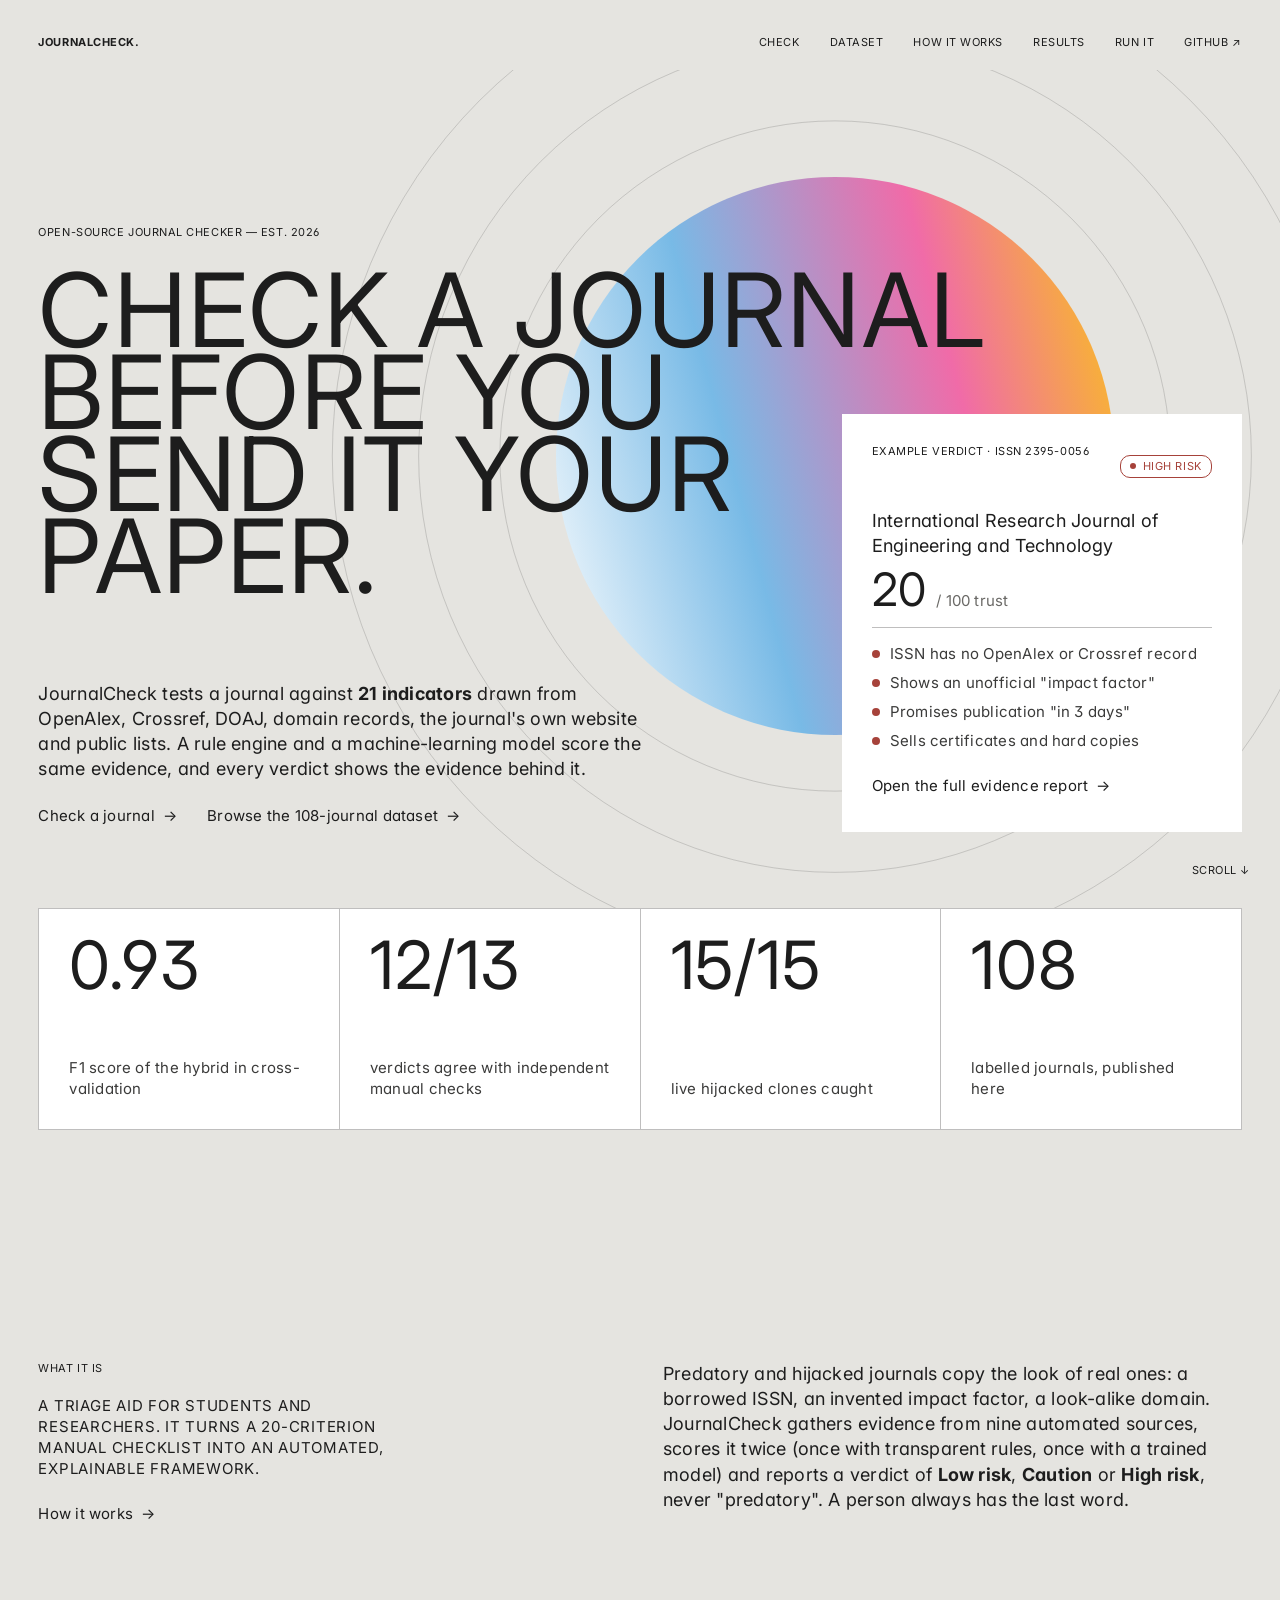
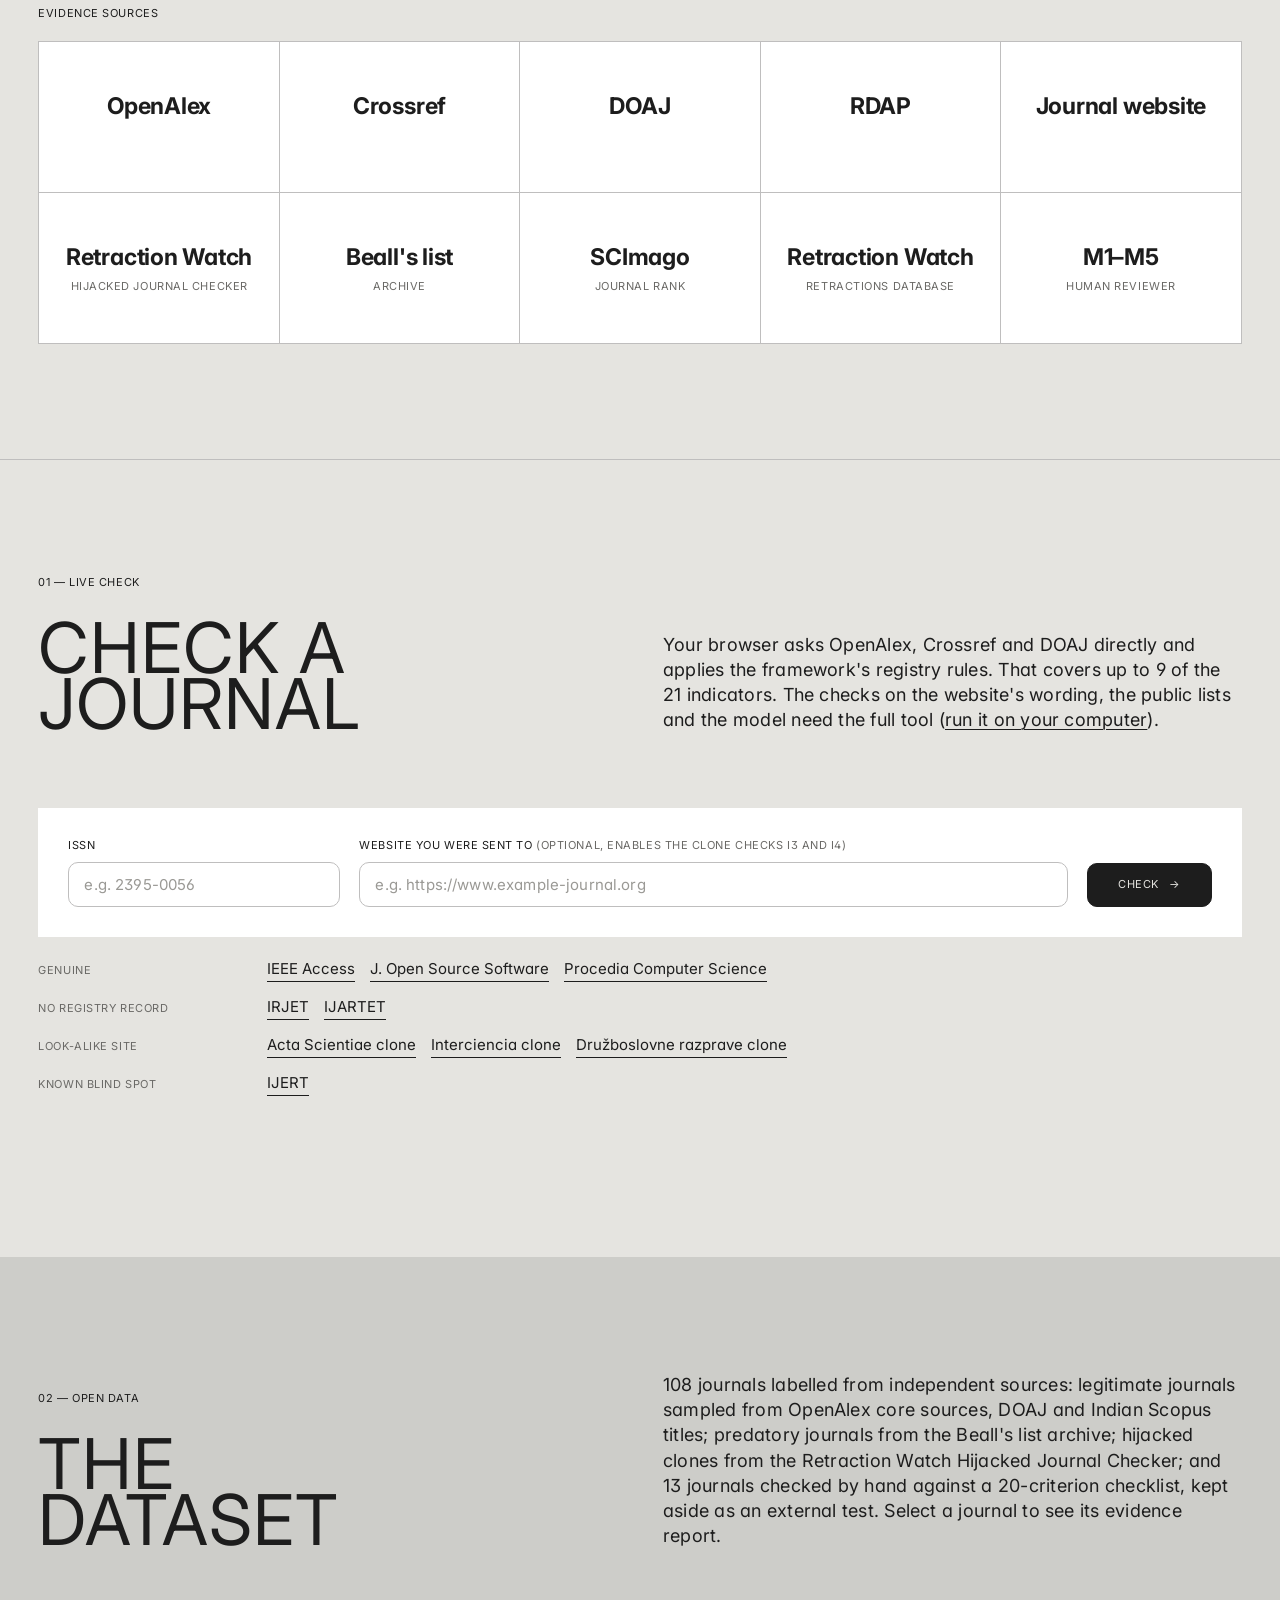
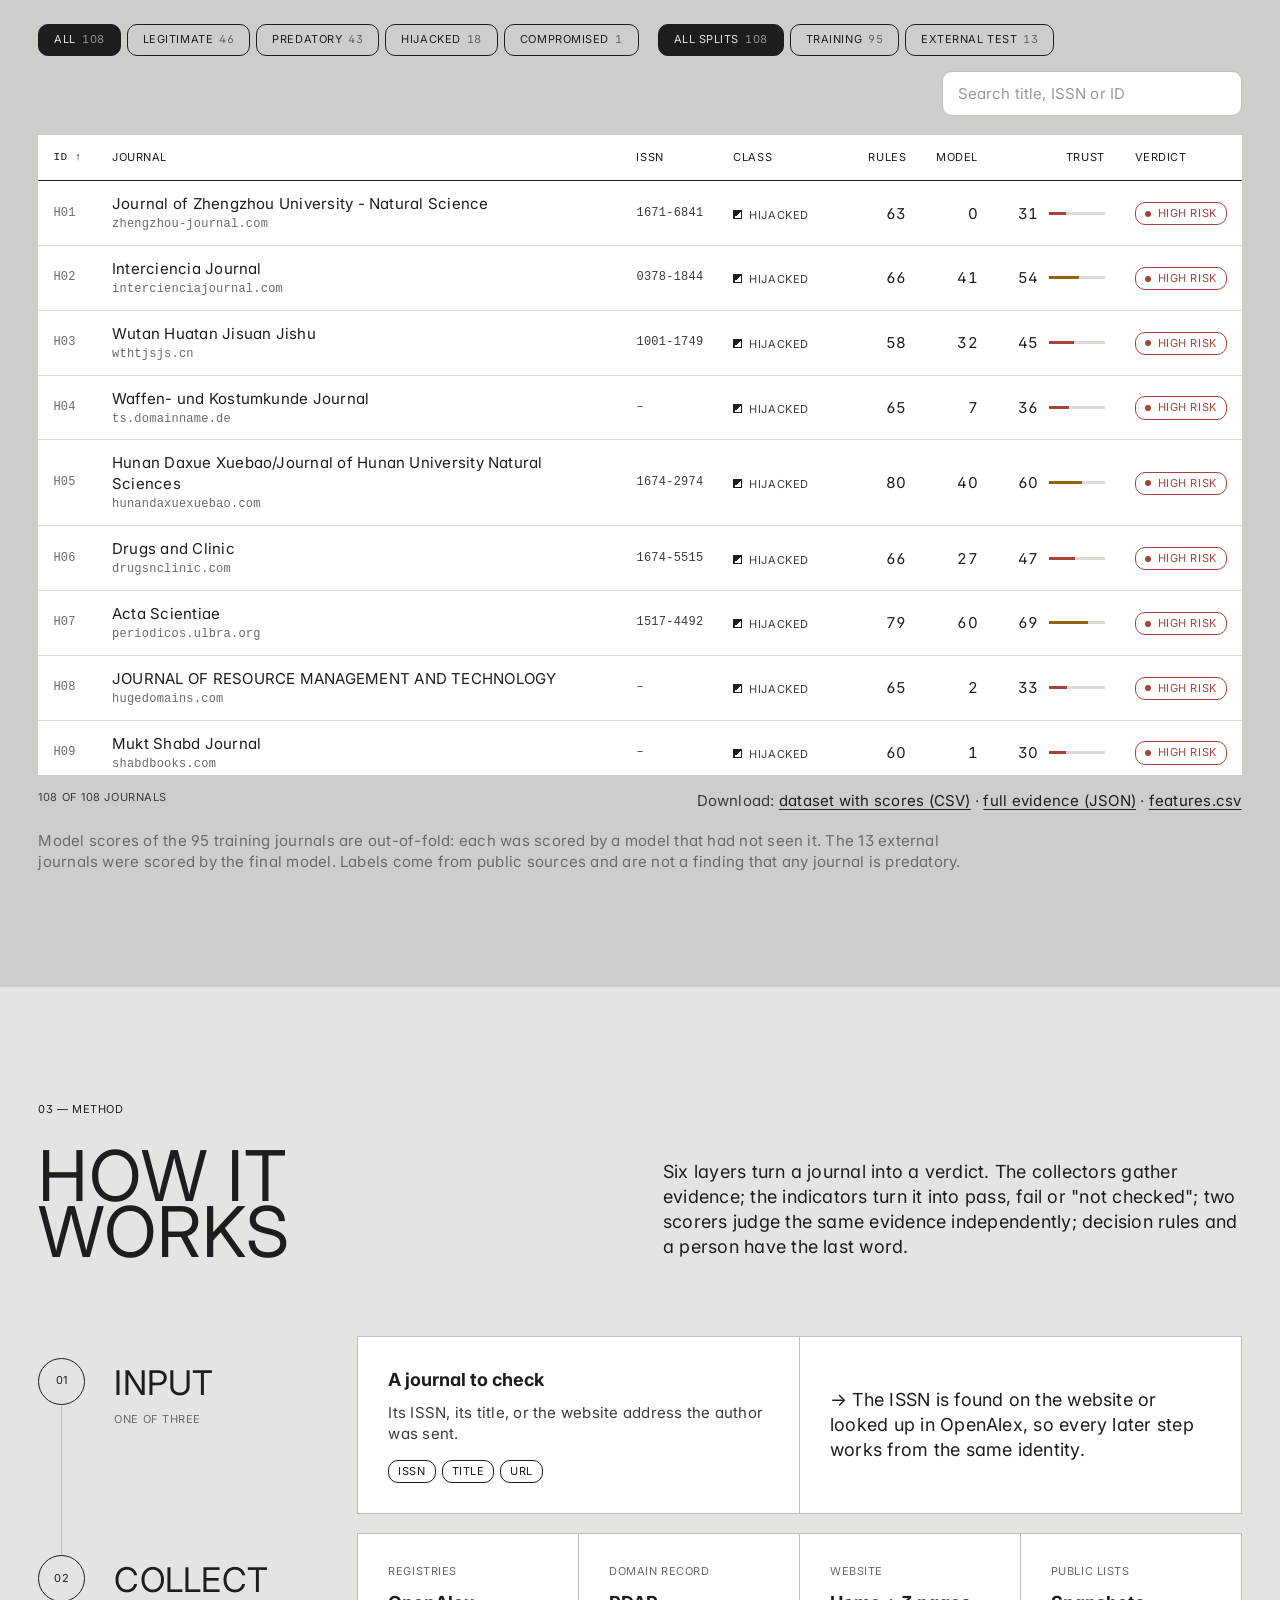
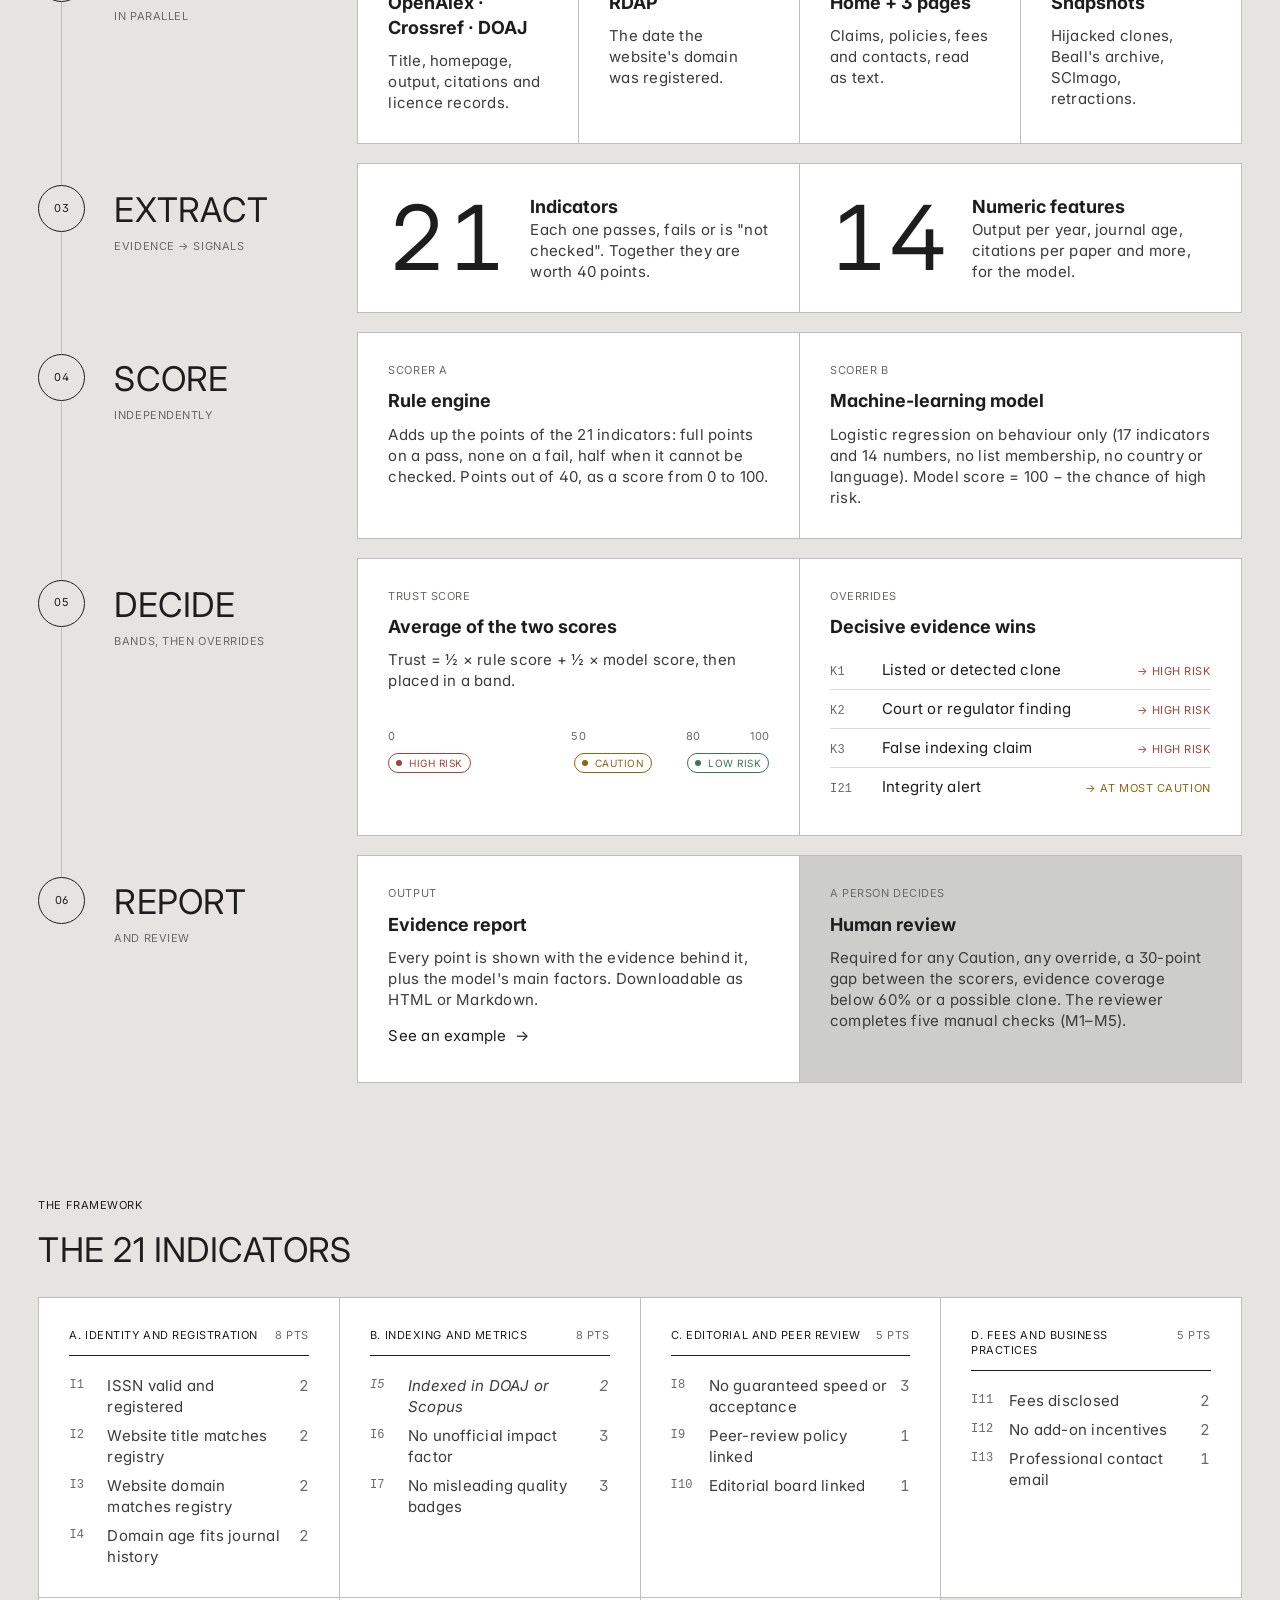
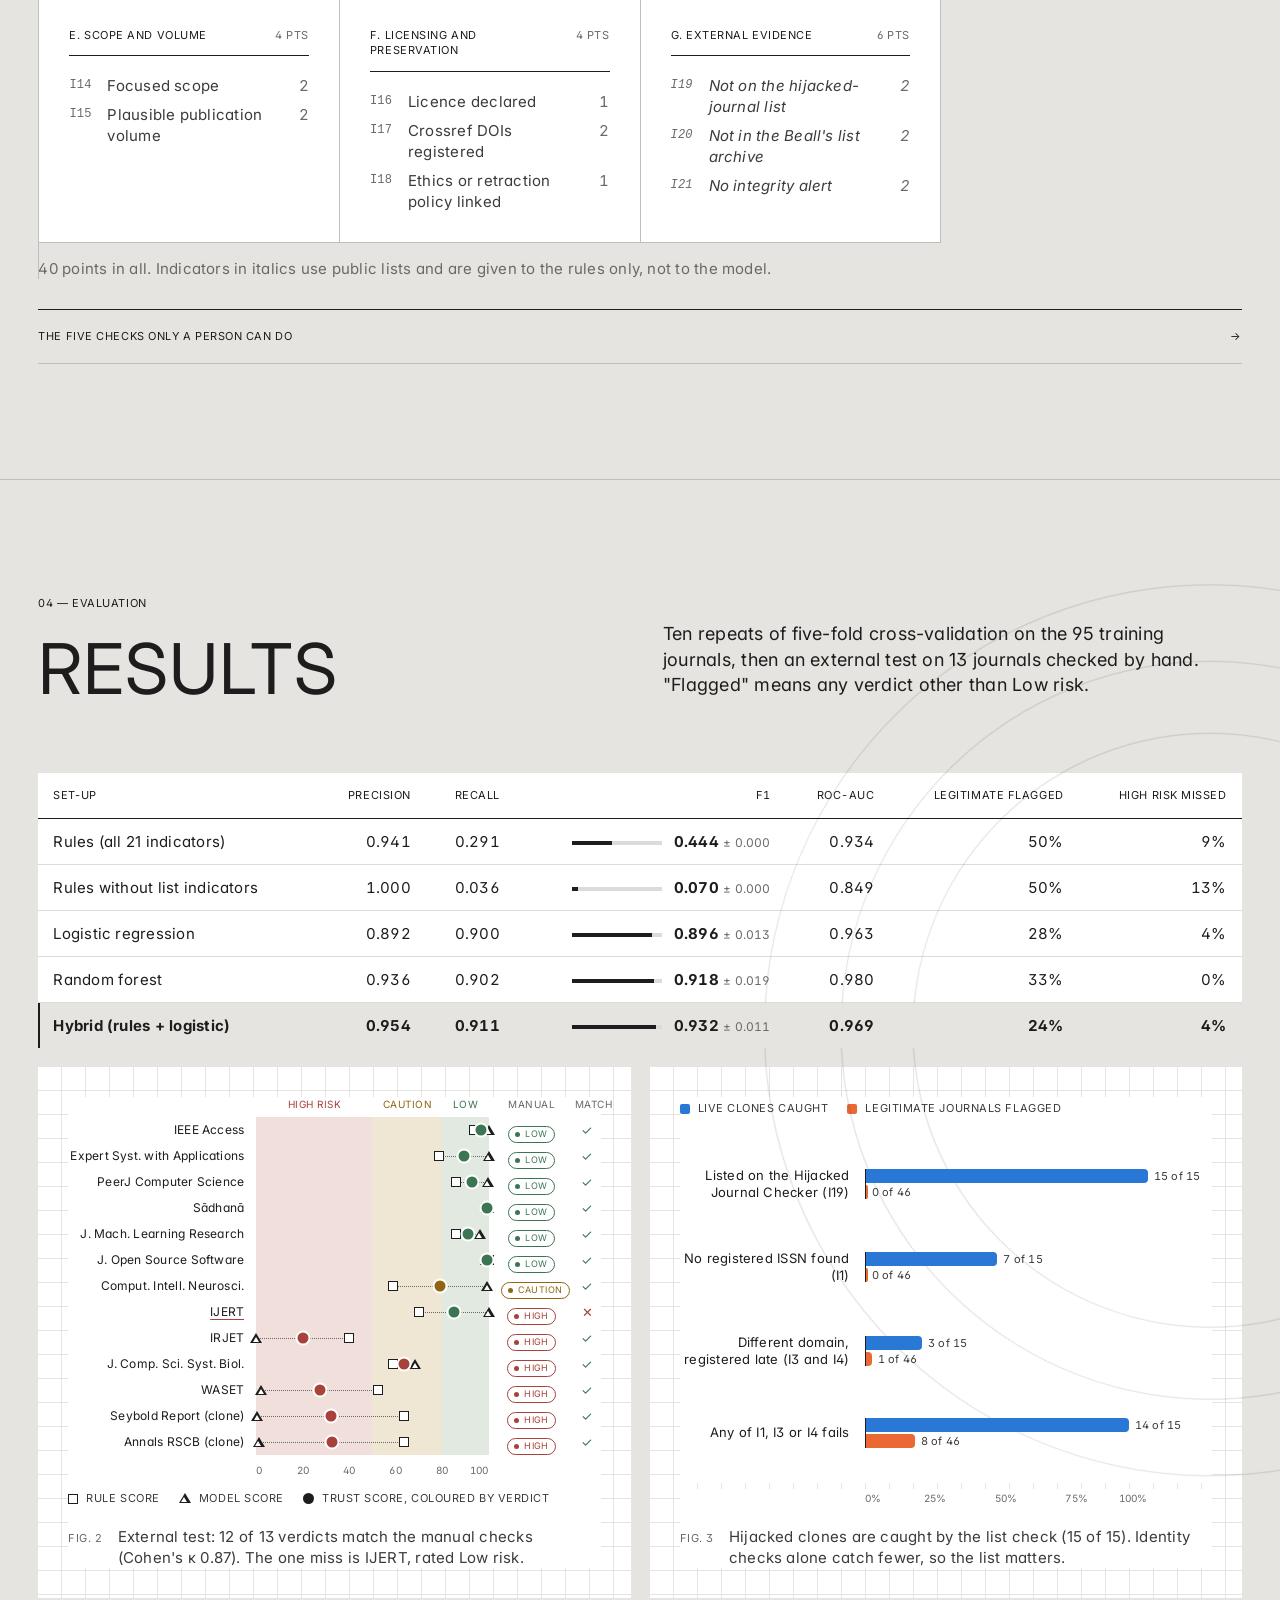
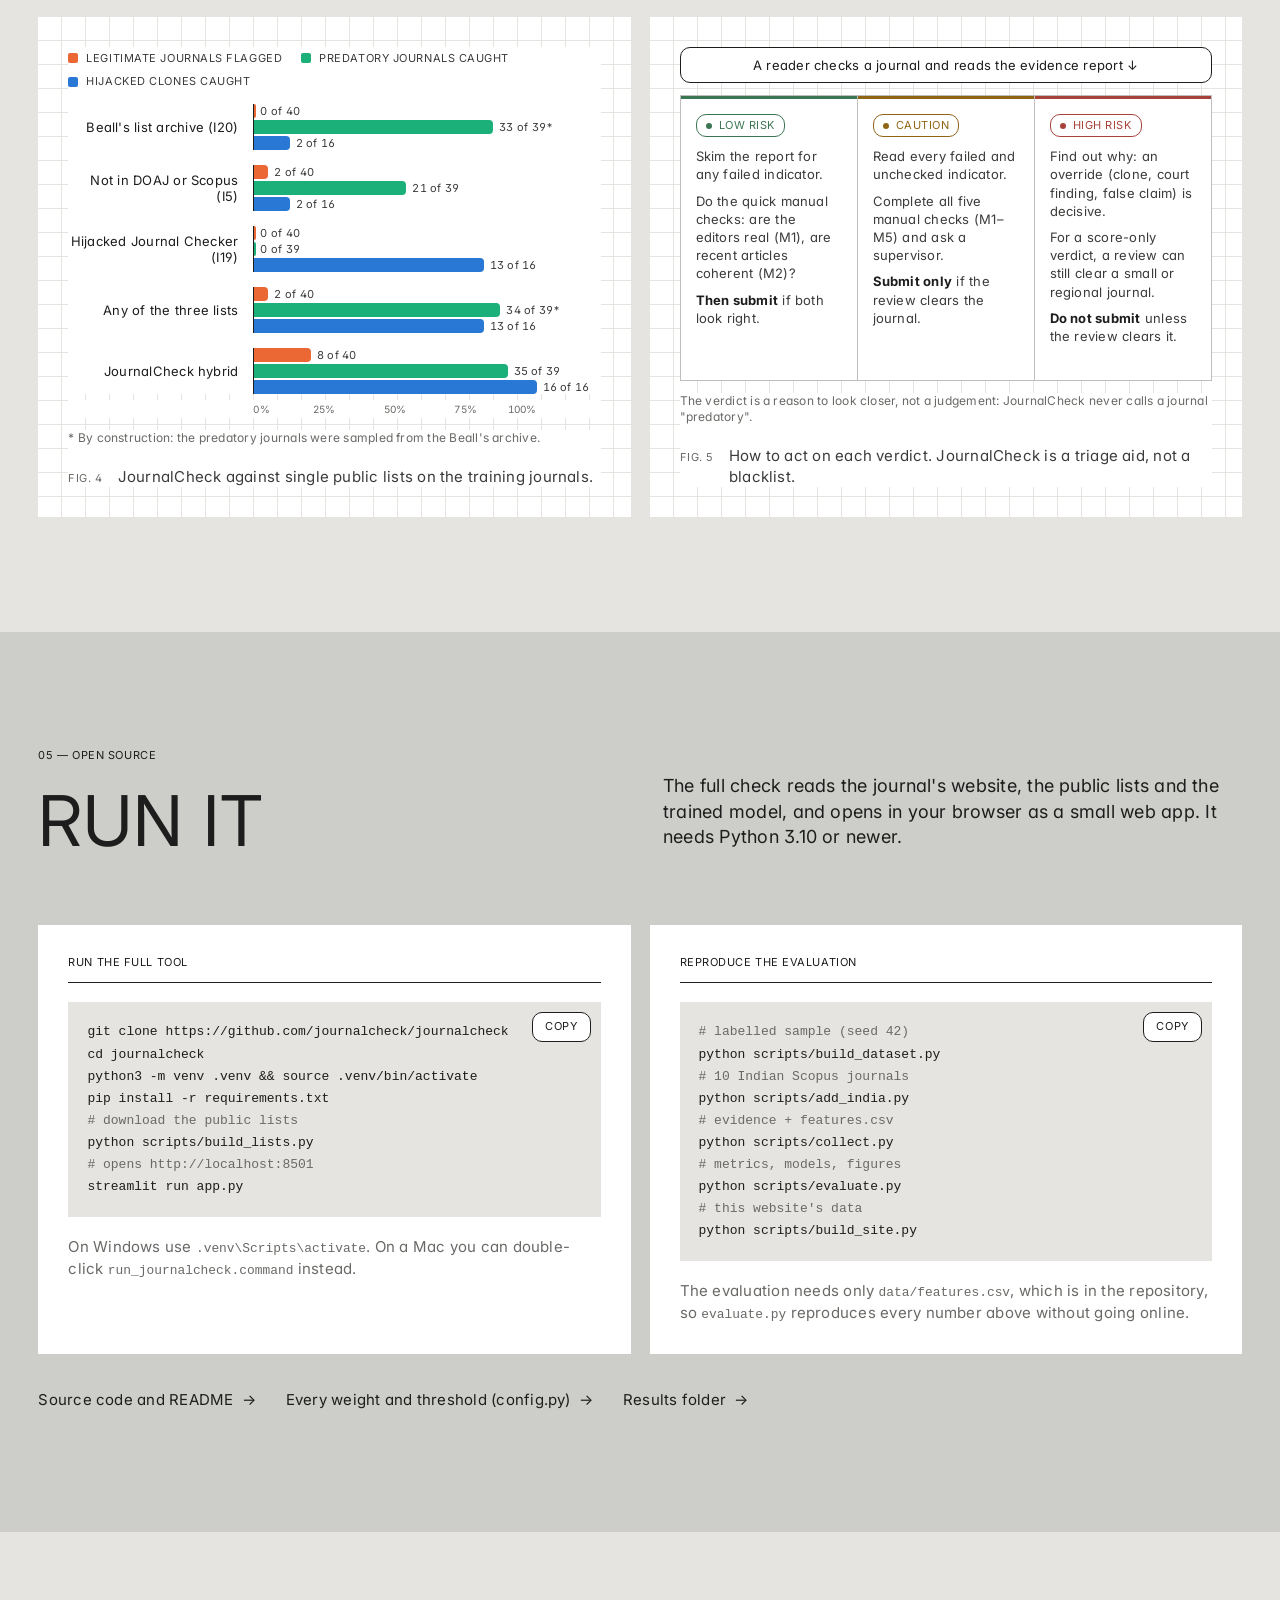
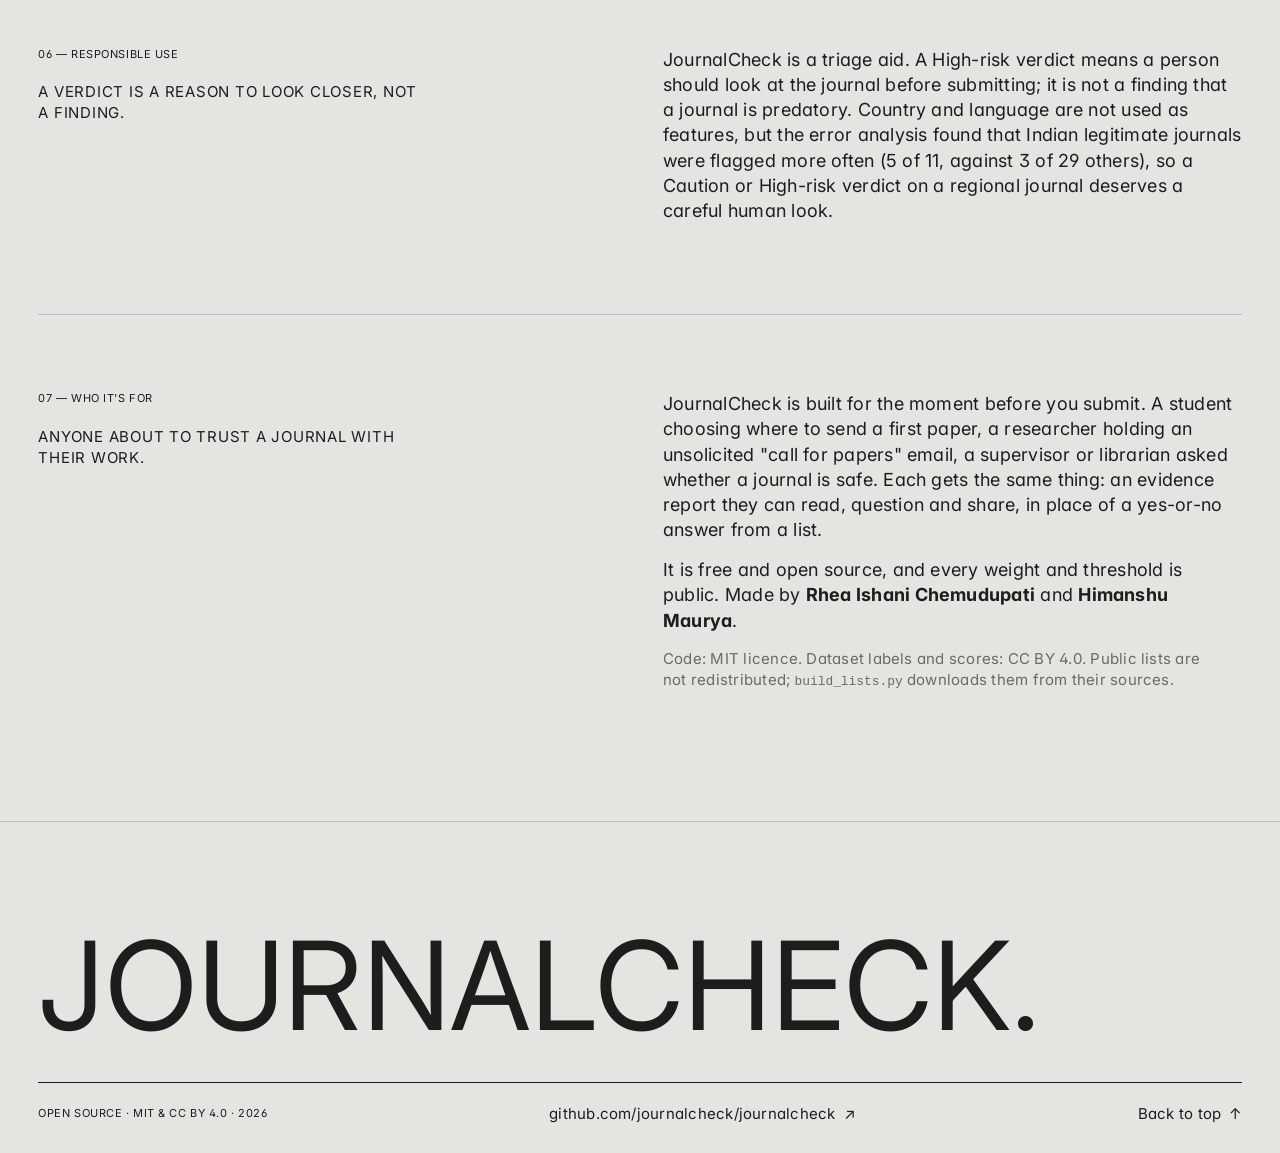
==== index.html @ a8e5c4f6 "Results: equal-height figure boxes, shorter charts spread to fill" ====
<!doctype html>
<html lang="en">
<head>
<meta charset="utf-8">
<meta name="viewport" content="width=device-width, initial-scale=1">
<title>JournalCheck: predatory and hijacked journal checker</title>
<meta name="description" content="JournalCheck checks a journal against 21 indicators from OpenAlex, Crossref, DOAJ, domain records, its website and public lists, then gives an explained verdict: Low risk, Caution or High risk. Includes a labelled dataset of 108 journals.">
<meta name="color-scheme" content="light">
<meta name="theme-color" content="#e5e4e0">
<link rel="preconnect" href="https://fonts.googleapis.com">
<link rel="preconnect" href="https://fonts.gstatic.com" crossorigin>
<link href="https://fonts.googleapis.com/css2?family=Inter:wght@400;500;700&display=swap" rel="stylesheet">
<link rel="stylesheet" href="assets/style.css?v=20261104c">
<script>
  /* enable scroll motion only when the reader allows it; fall back to static if motion.js fails */
  if (!matchMedia("(prefers-reduced-motion: reduce)").matches && "IntersectionObserver" in window) {
    document.documentElement.classList.add("motion");
    setTimeout(function () { if (!window.__motionReady) document.documentElement.classList.remove("motion"); }, 2500);
  }
</script>
<link rel="icon" href="data:image/svg+xml,%3Csvg xmlns='http://www.w3.org/2000/svg' viewBox='0 0 32 32'%3E%3Crect width='32' height='32' fill='%23e5e4e0'/%3E%3Ccircle cx='16' cy='16' r='11' fill='none' stroke='%231d1d1d' stroke-width='2'/%3E%3Cpath d='M11 16.5l3.5 3.5L21.5 12' stroke='%231d1d1d' stroke-width='2.4' fill='none' stroke-linecap='square'/%3E%3C/svg%3E">
</head>
<body>
<a class="skip" href="#main">Skip to content</a>

<header class="topbar">
  <div class="wrap topbar-in">
    <a class="brand" href="#top" aria-label="JournalCheck home">JournalCheck<span class="dot-mark">.</span></a>
    <nav class="nav" aria-label="Sections">
      <a href="#check">Check</a>
      <a href="#dataset">Dataset</a>
      <a href="#how">How it works</a>
      <a href="#results">Results</a>
      <a href="#run">Run it</a>
      <a class="gh" href="https://github.com/journalcheck/journalcheck" rel="noopener">GitHub ↗</a>
    </nav>
  </div>
</header>

<main id="main">

<!-- HERO ─────────────────────────────────────────────── -->
<section class="hero" id="top">
  <div class="sphere-wrap" aria-hidden="true">
    <svg class="rings" viewBox="0 0 1000 1000"><circle cx="500" cy="500" r="330"/><circle cx="500" cy="500" r="410"/><circle cx="500" cy="500" r="495"/></svg>
    <div class="sphere"></div>
  </div>
  <div class="wrap hero-in">
    <p class="label">Open-source journal checker — Est. 2026</p>
    <h1 class="display">Check a journal<br>before you<br>send it your<br>paper.</h1>
    <div class="hero-foot">
      <div class="hero-copy">
        <p class="lead">JournalCheck tests a journal against <strong>21 indicators</strong> drawn from OpenAlex, Crossref, DOAJ, domain records, the journal's own website and public lists. A rule engine and a machine-learning model score the same evidence, and every verdict shows the evidence behind it.</p>
        <div class="cta">
          <a class="ghost" href="#check">Check a journal <span aria-hidden="true">→</span></a>
          <a class="ghost" href="#dataset">Browse the 108-journal dataset <span aria-hidden="true">→</span></a>
        </div>
      </div>
      <aside class="hero-card" aria-label="Example verdict">
        <div class="hc-head"><span class="label">Example verdict · ISSN 2395-0056</span><span class="chip v-high">High risk</span></div>
        <p class="hc-title">International Research Journal of Engineering and Technology</p>
        <div class="hc-score"><span class="big">20</span><span class="of">/ 100 trust</span></div>
        <ul class="hc-list">
          <li><span class="dot fail"></span>ISSN has no OpenAlex or Crossref record</li>
          <li><span class="dot fail"></span>Shows an unofficial "impact factor"</li>
          <li><span class="dot fail"></span>Promises publication "in 3 days"</li>
          <li><span class="dot fail"></span>Sells certificates and hard copies</li>
        </ul>
        <a class="ghost sm" href="#journal/M09">Open the full evidence report <span aria-hidden="true">→</span></a>
      </aside>
    </div>
  </div>
  <a class="scroll" href="#numbers" aria-label="Scroll to results">Scroll <span aria-hidden="true">↓</span></a>
</section>

<!-- NUMBERS ─────────────────────────────────────────── -->
<section class="band" id="numbers">
  <div class="wrap">
    <div class="stats" id="stats" aria-label="Key results">
      <div class="stat"><span class="sv">0.93</span><span class="lbl">F1 score of the hybrid in cross-validation</span></div>
      <div class="stat"><span class="sv">12/13</span><span class="lbl">verdicts agree with independent manual checks</span></div>
      <div class="stat"><span class="sv">15/15</span><span class="lbl">live hijacked clones caught</span></div>
      <div class="stat"><span class="sv">108</span><span class="lbl">labelled journals, published here</span></div>
    </div>
  </div>
</section>

<!-- INTRO + SOURCES ─────────────────────────────────── -->
<section class="section" id="about-tool">
  <div class="wrap intro">
    <div class="intro-l">
      <p class="label">What it is</p>
      <p class="intro-statement">A triage aid for students and researchers. It turns a 20-criterion manual checklist into an automated, explainable framework.</p>
      <a class="ghost" href="#how">How it works <span aria-hidden="true">→</span></a>
    </div>
    <div class="intro-r">
      <p>Predatory and hijacked journals copy the look of real ones: a borrowed ISSN, an invented impact factor, a look-alike domain. JournalCheck gathers evidence from nine automated sources, scores it twice (once with transparent rules, once with a trained model) and reports a verdict of <b>Low risk</b>, <b>Caution</b> or <b>High risk</b>, never "predatory". A person always has the last word.</p>
    </div>
  </div>
  <div class="wrap">
    <p class="label sources-label">Evidence sources</p>
    <ul class="sources" aria-label="Evidence sources">
      <li><b>OpenAlex</b><span>Registry</span></li>
      <li><b>Crossref</b><span>Registry</span></li>
      <li><b>DOAJ</b><span>Open-access index</span></li>
      <li><b>RDAP</b><span>Domain records</span></li>
      <li><b>Journal website</b><span>Wording &amp; policies</span></li>
      <li><b>Retraction Watch</b><span>Hijacked Journal Checker</span></li>
      <li><b>Beall's list</b><span>Archive</span></li>
      <li><b>SCImago</b><span>Journal rank</span></li>
      <li><b>Retraction Watch</b><span>Retractions database</span></li>
      <li><b>M1–M5</b><span>Human reviewer</span></li>
    </ul>
  </div>
</section>

<!-- 01 CHECK ────────────────────────────────────────── -->
<section class="section" id="check">
  <div class="wrap">
    <div class="sec-head">
      <div><p class="label">01 — Live check</p><h2>Check a<br>journal</h2></div>
      <p>Your browser asks OpenAlex, Crossref and DOAJ directly and applies the framework's registry rules. That covers up to 9 of the 21 indicators. The checks on the website's wording, the public lists and the model need the full tool (<a href="#run">run it on your computer</a>).</p>
    </div>
    <form class="checkform" id="checkform" autocomplete="off">
      <label class="fld"><span>ISSN</span><input id="f-issn" name="issn" inputmode="text" placeholder="e.g. 2395-0056" required maxlength="12"></label>
      <label class="fld grow"><span>Website you were sent to <em>(optional, enables the clone checks I3 and I4)</em></span><input id="f-url" name="url" type="text" placeholder="e.g. https://www.example-journal.org"></label>
      <button class="pill solid" type="submit" id="f-go">Check <span aria-hidden="true">→</span></button>
    </form>
    <div class="examples">
      <div class="ex-group"><span class="label">Genuine</span><button type="button" data-issn="2169-3536">IEEE Access</button><button type="button" data-issn="2475-9066">J. Open Source Software</button><button type="button" data-issn="1877-0509">Procedia Computer Science</button></div>
      <div class="ex-group"><span class="label">No registry record</span><button type="button" data-issn="2395-0056">IRJET</button><button type="button" data-issn="2394-3785">IJARTET</button></div>
      <div class="ex-group"><span class="label">Look-alike site</span><button type="button" data-issn="1517-4492" data-url="https://www.periodicos.ulbra.org/index.php/acta/index">Acta Scientiae clone</button><button type="button" data-issn="0378-1844" data-url="https://intercienciajournal.com/">Interciencia clone</button><button type="button" data-issn="0352-3608" data-url="https://druzboslovne-razprave.org/">Družboslovne razprave clone</button></div>
      <div class="ex-group"><span class="label">Known blind spot</span><button type="button" data-issn="2278-0181">IJERT</button></div>
    </div>
    <div id="check-out" class="check-out" aria-live="polite"></div>
  </div>
</section>

<!-- 02 DATASET ──────────────────────────────────────── -->
<section class="section stone" id="dataset">
  <div class="wrap">
    <div class="sec-head">
      <div><p class="label">02 — Open data</p><h2>The<br>dataset</h2></div>
      <p>108 journals labelled from independent sources: legitimate journals sampled from OpenAlex core sources, DOAJ and Indian Scopus titles; predatory journals from the Beall's list archive; hijacked clones from the Retraction Watch Hijacked Journal Checker; and 13 journals checked by hand against a 20-criterion checklist, kept aside as an external test. Select a journal to see its evidence report.</p>
    </div>
    <div class="toolbar">
      <div class="seg" role="group" aria-label="Filter by class" id="seg-label"></div>
      <div class="seg" role="group" aria-label="Filter by split" id="seg-split"></div>
      <input class="search" id="q" type="search" placeholder="Search title, ISSN or ID" aria-label="Search the dataset">
    </div>
    <div class="tablewrap tall">
      <table class="dtable" id="dtable">
        <thead><tr>
          <th data-k="id" class="c-id">ID</th>
          <th data-k="title">Journal</th>
          <th data-k="issn" class="c-issn">ISSN</th>
          <th data-k="label">Class</th>
          <th data-k="rule" class="num c-sc">Rules</th>
          <th data-k="model" class="num c-sc">Model</th>
          <th data-k="hybrid" class="num">Trust</th>
          <th data-k="verdict">Verdict</th>
        </tr></thead>
        <tbody></tbody>
      </table>
    </div>
    <div class="tfoot">
      <span id="count"></span>
      <span class="dl">Download: <a href="data/journalcheck_dataset.csv" download>dataset with scores (CSV)</a> · <a href="data/journals.json" download>full evidence (JSON)</a> · <a href="https://github.com/journalcheck/journalcheck/blob/main/data/features.csv">features.csv</a></span>
    </div>
    <p class="note">Model scores of the 95 training journals are out-of-fold: each was scored by a model that had not seen it. The 13 external journals were scored by the final model. Labels come from public sources and are not a finding that any journal is predatory.</p>
  </div>
</section>

<!-- 03 HOW ──────────────────────────────────────────── -->
<section class="section" id="how">
  <div class="wrap">
    <div class="sec-head">
      <div><p class="label">03 — Method</p><h2>How it<br>works</h2></div>
      <p>Six layers turn a journal into a verdict. The collectors gather evidence; the indicators turn it into pass, fail or "not checked"; two scorers judge the same evidence independently; decision rules and a person have the last word.</p>
    </div>
    <ol class="pipe" aria-label="The six layers of JournalCheck">
      <li class="pipe-row">
        <div class="pipe-step"><span class="pipe-n">01</span><h3>Input</h3><p class="label">One of three</p></div>
        <div class="pipe-cells c2">
          <div class="pc"><h4>A journal to check</h4><p>Its ISSN, its title, or the website address the author was sent.</p><div class="tags"><span>ISSN</span><span>Title</span><span>URL</span></div></div>
          <div class="pc quiet"><p class="arrow-note"><span aria-hidden="true">→</span> The ISSN is found on the website or looked up in OpenAlex, so every later step works from the same identity.</p></div>
        </div>
      </li>
      <li class="pipe-row">
        <div class="pipe-step"><span class="pipe-n">02</span><h3>Collect</h3><p class="label">In parallel</p></div>
        <div class="pipe-cells c4">
          <div class="pc"><span class="pc-k">Registries</span><h4>OpenAlex · Crossref · DOAJ</h4><p>Title, homepage, output, citations and licence records.</p></div>
          <div class="pc"><span class="pc-k">Domain record</span><h4>RDAP</h4><p>The date the website's domain was registered.</p></div>
          <div class="pc"><span class="pc-k">Website</span><h4>Home + 3 pages</h4><p>Claims, policies, fees and contacts, read as text.</p></div>
          <div class="pc"><span class="pc-k">Public lists</span><h4>Snapshots</h4><p>Hijacked clones, Beall's archive, SCImago, retractions.</p></div>
        </div>
      </li>
      <li class="pipe-row">
        <div class="pipe-step"><span class="pipe-n">03</span><h3>Extract</h3><p class="label">Evidence → signals</p></div>
        <div class="pipe-cells c2">
          <div class="pc big"><span class="pc-num" data-count="21">21</span><div><h4>Indicators</h4><p>Each one passes, fails or is "not checked". Together they are worth 40 points.</p></div></div>
          <div class="pc big"><span class="pc-num" data-count="14">14</span><div><h4>Numeric features</h4><p>Output per year, journal age, citations per paper and more, for the model.</p></div></div>
        </div>
      </li>
      <li class="pipe-row">
        <div class="pipe-step"><span class="pipe-n">04</span><h3>Score</h3><p class="label">Independently</p></div>
        <div class="pipe-cells c2">
          <div class="pc"><span class="pc-k">Scorer A</span><h4>Rule engine</h4><p>Adds up the points of the 21 indicators: full points on a pass, none on a fail, half when it cannot be checked. Points out of 40, as a score from 0 to 100.</p></div>
          <div class="pc"><span class="pc-k">Scorer B</span><h4>Machine-learning model</h4><p>Logistic regression on behaviour only (17 indicators and 14 numbers, no list membership, no country or language). Model score = 100 − the chance of high risk.</p></div>
        </div>
      </li>
      <li class="pipe-row">
        <div class="pipe-step"><span class="pipe-n">05</span><h3>Decide</h3><p class="label">Bands, then overrides</p></div>
        <div class="pipe-cells c2">
          <div class="pc"><span class="pc-k">Trust score</span><h4>Average of the two scores</h4>
            <p>Trust = ½ × rule score + ½ × model score, then placed in a band.</p>
            <div class="bands" aria-label="Trust score bands">
              <div class="band-track"><i class="b-high"></i><i class="b-cau"></i><i class="b-low"></i></div>
              <div class="band-ticks"><span style="left:0">0</span><span style="left:50%">50</span><span style="left:80%">80</span><span style="left:100%">100</span></div>
              <div class="band-names"><span class="chip v-high">High risk</span><span class="chip v-cau">Caution</span><span class="chip v-low">Low risk</span></div>
            </div>
          </div>
          <div class="pc"><span class="pc-k">Overrides</span><h4>Decisive evidence wins</h4>
            <ul class="ovr">
              <li><b>K1</b>Listed or detected clone<span>→ High risk</span></li>
              <li><b>K2</b>Court or regulator finding<span>→ High risk</span></li>
              <li><b>K3</b>False indexing claim<span>→ High risk</span></li>
              <li><b>I21</b>Integrity alert<span>→ at most Caution</span></li>
            </ul>
          </div>
        </div>
      </li>
      <li class="pipe-row">
        <div class="pipe-step"><span class="pipe-n">06</span><h3>Report</h3><p class="label">And review</p></div>
        <div class="pipe-cells c2">
          <div class="pc"><span class="pc-k">Output</span><h4>Evidence report</h4><p>Every point is shown with the evidence behind it, plus the model's main factors. Downloadable as HTML or Markdown.</p><a class="ghost sm" href="#journal/M09">See an example <span aria-hidden="true">→</span></a></div>
          <div class="pc stone"><span class="pc-k">A person decides</span><h4>Human review</h4><p>Required for any Caution, any override, a 30-point gap between the scorers, evidence coverage below 60% or a possible clone. The reviewer completes five manual checks (M1–M5).</p></div>
        </div>
      </li>
    </ol>
    <div class="sub-head"><p class="label">The framework</p><h3 class="sub">The 21 indicators</h3></div>
    <div class="cats" id="cats"></div>
    <details class="more"><summary>The five checks only a person can do <span aria-hidden="true">→</span></summary><ol id="manual"></ol></details>
  </div>
</section>

<!-- 04 RESULTS ──────────────────────────────────────── -->
<section class="section rings-sec" id="results">
  <svg class="rings side" viewBox="0 0 1000 1000" aria-hidden="true"><circle cx="500" cy="500" r="330"/><circle cx="500" cy="500" r="410"/><circle cx="500" cy="500" r="495"/></svg>
  <div class="wrap">
    <div class="sec-head">
      <div><p class="label">04 — Evaluation</p><h2>Results</h2></div>
      <p>Ten repeats of five-fold cross-validation on the 95 training journals, then an external test on 13 journals checked by hand. "Flagged" means any verdict other than Low risk.</p>
    </div>
    <div class="tablewrap"><table class="mtable" id="mtable"><thead><tr><th>Set-up</th><th class="num">Precision</th><th class="num">Recall</th><th class="num">F1</th><th class="num">ROC-AUC</th><th class="num">Legitimate flagged</th><th class="num">High risk missed</th></tr></thead><tbody></tbody></table></div>
    <div class="gallery">
    <figure class="fig chart" id="fig-external" aria-labelledby="cap-ext">
      <div class="xt">
        <div class="xt-head" aria-hidden="true"><span></span><span class="xt-bands"><b class="high" style="--l:0;--r:50%">High risk</b><b class="cau" style="--l:50%;--r:30%">Caution</b><b class="low" style="--l:80%;--r:20%">Low</b></span><span>Manual</span><span>Match</span></div>
        <ol class="xt-rows">
        <li class="xt-row" style="--i:0" tabindex="0" data-tip="IEEE Access — rules 94, model 100, trust 97: Low risk. Manual check: Low risk." aria-label="IEEE Access — rules 94, model 100, trust 97: Low risk. Manual check: Low risk.">
          <span class="xt-name"><a href="#journal/M01">IEEE Access</a></span>
          <span class="xt-track"><i class="xt-link" style="--a:93.8%;--b:100.0%"></i><i class="xt-mk sq" style="--x:93.8%"></i><i class="xt-mk tri" style="--x:100.0%"></i><i class="xt-mk dot low" style="--x:96.9%"></i></span>
          <span class="xt-man"><span class="chip v-low">Low</span></span>
          <span class="xt-ok" aria-hidden="true">✓</span>
        </li><li class="xt-row" style="--i:1" tabindex="0" data-tip="Expert Systems with Applications — rules 79, model 100, trust 89: Low risk. Manual check: Low risk." aria-label="Expert Systems with Applications — rules 79, model 100, trust 89: Low risk. Manual check: Low risk.">
          <span class="xt-name"><a href="#journal/M02">Expert Syst. with Applications</a></span>
          <span class="xt-track"><i class="xt-link" style="--a:78.8%;--b:100.0%"></i><i class="xt-mk sq" style="--x:78.8%"></i><i class="xt-mk tri" style="--x:100.0%"></i><i class="xt-mk dot low" style="--x:89.4%"></i></span>
          <span class="xt-man"><span class="chip v-low">Low</span></span>
          <span class="xt-ok" aria-hidden="true">✓</span>
        </li><li class="xt-row" style="--i:2" tabindex="0" data-tip="PeerJ Computer Science — rules 86, model 100, trust 93: Low risk. Manual check: Low risk." aria-label="PeerJ Computer Science — rules 86, model 100, trust 93: Low risk. Manual check: Low risk.">
          <span class="xt-name"><a href="#journal/M03">PeerJ Computer Science</a></span>
          <span class="xt-track"><i class="xt-link" style="--a:86.2%;--b:99.7%"></i><i class="xt-mk sq" style="--x:86.2%"></i><i class="xt-mk tri" style="--x:99.7%"></i><i class="xt-mk dot low" style="--x:93.0%"></i></span>
          <span class="xt-man"><span class="chip v-low">Low</span></span>
          <span class="xt-ok" aria-hidden="true">✓</span>
        </li><li class="xt-row" style="--i:3" tabindex="0" data-tip="Sādhanā — rules 99, model 100, trust 99: Low risk. Manual check: Low risk." aria-label="Sādhanā — rules 99, model 100, trust 99: Low risk. Manual check: Low risk.">
          <span class="xt-name"><a href="#journal/M04">Sādhanā</a></span>
          <span class="xt-track"><i class="xt-link" style="--a:98.8%;--b:99.8%"></i><i class="xt-mk sq" style="--x:98.8%"></i><i class="xt-mk tri" style="--x:99.8%"></i><i class="xt-mk dot low" style="--x:99.3%"></i></span>
          <span class="xt-man"><span class="chip v-low">Low</span></span>
          <span class="xt-ok" aria-hidden="true">✓</span>
        </li><li class="xt-row" style="--i:4" tabindex="0" data-tip="J. Machine Learning Research — rules 86, model 96, trust 91: Low risk. Manual check: Low risk." aria-label="J. Machine Learning Research — rules 86, model 96, trust 91: Low risk. Manual check: Low risk.">
          <span class="xt-name"><a href="#journal/M05">J. Mach. Learning Research</a></span>
          <span class="xt-track"><i class="xt-link" style="--a:86.2%;--b:96.3%"></i><i class="xt-mk sq" style="--x:86.2%"></i><i class="xt-mk tri" style="--x:96.3%"></i><i class="xt-mk dot low" style="--x:91.3%"></i></span>
          <span class="xt-man"><span class="chip v-low">Low</span></span>
          <span class="xt-ok" aria-hidden="true">✓</span>
        </li><li class="xt-row" style="--i:5" tabindex="0" data-tip="J. Open Source Software — rules 100, model 99, trust 100: Low risk. Manual check: Low risk." aria-label="J. Open Source Software — rules 100, model 99, trust 100: Low risk. Manual check: Low risk.">
          <span class="xt-name"><a href="#journal/M06">J. Open Source Software</a></span>
          <span class="xt-track"><i class="xt-link" style="--a:99.1%;--b:100.0%"></i><i class="xt-mk sq" style="--x:100.0%"></i><i class="xt-mk tri" style="--x:99.1%"></i><i class="xt-mk dot low" style="--x:99.5%"></i></span>
          <span class="xt-man"><span class="chip v-low">Low</span></span>
          <span class="xt-ok" aria-hidden="true">✓</span>
        </li><li class="xt-row" style="--i:6" tabindex="0" data-tip="Comput. Intell. &amp; Neuroscience — rules 59, model 100, trust 79: Caution. Manual check: Caution." aria-label="Comput. Intell. &amp; Neuroscience — rules 59, model 100, trust 79: Caution. Manual check: Caution.">
          <span class="xt-name"><a href="#journal/M07">Comput. Intell. Neurosci.</a></span>
          <span class="xt-track"><i class="xt-link" style="--a:58.8%;--b:99.5%"></i><i class="xt-mk sq" style="--x:58.8%"></i><i class="xt-mk tri" style="--x:99.5%"></i><i class="xt-mk dot cau" style="--x:79.1%"></i></span>
          <span class="xt-man"><span class="chip v-cau">Caution</span></span>
          <span class="xt-ok" aria-hidden="true">✓</span>
        </li><li class="xt-row miss" style="--i:7" tabindex="0" data-tip="IJERT — rules 70, model 100, trust 85: Low risk. Manual check: High risk." aria-label="IJERT — rules 70, model 100, trust 85: Low risk. Manual check: High risk.">
          <span class="xt-name"><a href="#journal/M08">IJERT</a></span>
          <span class="xt-track"><i class="xt-link" style="--a:70.0%;--b:100.0%"></i><i class="xt-mk sq" style="--x:70.0%"></i><i class="xt-mk tri" style="--x:100.0%"></i><i class="xt-mk dot low" style="--x:85.0%"></i></span>
          <span class="xt-man"><span class="chip v-high">High</span></span>
          <span class="xt-ok" aria-hidden="true">✕</span>
        </li><li class="xt-row" style="--i:8" tabindex="0" data-tip="IRJET — rules 40, model 0, trust 20: High risk. Manual check: High risk." aria-label="IRJET — rules 40, model 0, trust 20: High risk. Manual check: High risk.">
          <span class="xt-name"><a href="#journal/M09">IRJET</a></span>
          <span class="xt-track"><i class="xt-link" style="--a:0.0%;--b:40.0%"></i><i class="xt-mk sq" style="--x:40.0%"></i><i class="xt-mk tri" style="--x:0.0%"></i><i class="xt-mk dot high" style="--x:20.0%"></i></span>
          <span class="xt-man"><span class="chip v-high">High</span></span>
          <span class="xt-ok" aria-hidden="true">✓</span>
        </li><li class="xt-row" style="--i:9" tabindex="0" data-tip="J. Comp. Sci. &amp; Syst. Biology — rules 59, model 68, trust 64: High risk. Manual check: High risk." aria-label="J. Comp. Sci. &amp; Syst. Biology — rules 59, model 68, trust 64: High risk. Manual check: High risk.">
          <span class="xt-name"><a href="#journal/M10">J. Comp. Sci. Syst. Biol.</a></span>
          <span class="xt-track"><i class="xt-link" style="--a:58.8%;--b:68.4%"></i><i class="xt-mk sq" style="--x:58.8%"></i><i class="xt-mk tri" style="--x:68.4%"></i><i class="xt-mk dot high" style="--x:63.6%"></i></span>
          <span class="xt-man"><span class="chip v-high">High</span></span>
          <span class="xt-ok" aria-hidden="true">✓</span>
        </li><li class="xt-row" style="--i:10" tabindex="0" data-tip="WASET — rules 52, model 2, trust 27: High risk. Manual check: High risk." aria-label="WASET — rules 52, model 2, trust 27: High risk. Manual check: High risk.">
          <span class="xt-name"><a href="#journal/M11">WASET</a></span>
          <span class="xt-track"><i class="xt-link" style="--a:2.2%;--b:52.5%"></i><i class="xt-mk sq" style="--x:52.5%"></i><i class="xt-mk tri" style="--x:2.2%"></i><i class="xt-mk dot high" style="--x:27.3%"></i></span>
          <span class="xt-man"><span class="chip v-high">High</span></span>
          <span class="xt-ok" aria-hidden="true">✓</span>
        </li><li class="xt-row" style="--i:11" tabindex="0" data-tip="Seybold Report (clone) — rules 64, model 0, trust 32: High risk. Manual check: High risk." aria-label="Seybold Report (clone) — rules 64, model 0, trust 32: High risk. Manual check: High risk.">
          <span class="xt-name"><a href="#journal/M12">Seybold Report (clone)</a></span>
          <span class="xt-track"><i class="xt-link" style="--a:0.4%;--b:63.8%"></i><i class="xt-mk sq" style="--x:63.8%"></i><i class="xt-mk tri" style="--x:0.4%"></i><i class="xt-mk dot high" style="--x:32.1%"></i></span>
          <span class="xt-man"><span class="chip v-high">High</span></span>
          <span class="xt-ok" aria-hidden="true">✓</span>
        </li><li class="xt-row" style="--i:12" tabindex="0" data-tip="Annals Rom. Soc. Cell Biol. (clone) — rules 64, model 1, trust 32: High risk. Manual check: High risk." aria-label="Annals Rom. Soc. Cell Biol. (clone) — rules 64, model 1, trust 32: High risk. Manual check: High risk.">
          <span class="xt-name"><a href="#journal/M13">Annals RSCB (clone)</a></span>
          <span class="xt-track"><i class="xt-link" style="--a:1.0%;--b:63.8%"></i><i class="xt-mk sq" style="--x:63.8%"></i><i class="xt-mk tri" style="--x:1.0%"></i><i class="xt-mk dot high" style="--x:32.4%"></i></span>
          <span class="xt-man"><span class="chip v-high">High</span></span>
          <span class="xt-ok" aria-hidden="true">✓</span>
        </li>
        </ol>
        <div class="xt-axis" aria-hidden="true"><span></span><span class="xt-ticks"><i style="left:0%">0</i><i style="left:20%">20</i><i style="left:40%">40</i><i style="left:60%">60</i><i style="left:80%">80</i><i style="left:100%">100</i></span><span></span><span></span></div>
        <div class="legend-row" aria-hidden="true"><span><i class="xt-mk sq static"></i>Rule score</span><span><i class="xt-mk tri static"></i>Model score</span><span><i class="xt-mk dot static ink"></i>Trust score, coloured by verdict</span></div>
      </div>
      <figcaption id="cap-ext"><span class="label">Fig. 2</span>External test: 12 of 13 verdicts match the manual checks (Cohen's κ 0.87). The one miss is IJERT, rated Low risk.</figcaption>
    </figure>
    <figure class="fig chart" id="fig-identity" aria-labelledby="cap-fig-identity">
      <div class="legend-row"><span><i class="sw s-hij"></i>Live clones caught</span><span><i class="sw s-leg"></i>Legitimate journals flagged</span></div>
      <ol class="hb"><li class="hb-group"><span class="hb-label">Listed on the Hijacked Journal Checker (I19)</span><ul class="hb-bars"><li class="hb-bar s-hij" style="--w:100.00%;--i:0" data-tip="Listed on the Hijacked Journal Checker (I19) — Live clones caught: 15 of 15 (100%)" aria-label="Listed on the Hijacked Journal Checker (I19) — Live clones caught: 15 of 15 (100%)"><i></i><span class="hb-v">15 of 15</span></li><li class="hb-bar s-leg" style="--w:0.00%;--i:1" data-tip="Listed on the Hijacked Journal Checker (I19) — Legitimate journals flagged: 0 of 46 (0%)" aria-label="Listed on the Hijacked Journal Checker (I19) — Legitimate journals flagged: 0 of 46 (0%)"><i></i><span class="hb-v">0 of 46</span></li></ul></li><li class="hb-group"><span class="hb-label">No registered ISSN found (I1)</span><ul class="hb-bars"><li class="hb-bar s-hij" style="--w:46.67%;--i:2" data-tip="No registered ISSN found (I1) — Live clones caught: 7 of 15 (47%)" aria-label="No registered ISSN found (I1) — Live clones caught: 7 of 15 (47%)"><i></i><span class="hb-v">7 of 15</span></li><li class="hb-bar s-leg" style="--w:0.00%;--i:3" data-tip="No registered ISSN found (I1) — Legitimate journals flagged: 0 of 46 (0%)" aria-label="No registered ISSN found (I1) — Legitimate journals flagged: 0 of 46 (0%)"><i></i><span class="hb-v">0 of 46</span></li></ul></li><li class="hb-group"><span class="hb-label">Different domain, registered late (I3 and I4)</span><ul class="hb-bars"><li class="hb-bar s-hij" style="--w:20.00%;--i:4" data-tip="Different domain, registered late (I3 and I4) — Live clones caught: 3 of 15 (20%)" aria-label="Different domain, registered late (I3 and I4) — Live clones caught: 3 of 15 (20%)"><i></i><span class="hb-v">3 of 15</span></li><li class="hb-bar s-leg" style="--w:2.17%;--i:5" data-tip="Different domain, registered late (I3 and I4) — Legitimate journals flagged: 1 of 46 (2%)" aria-label="Different domain, registered late (I3 and I4) — Legitimate journals flagged: 1 of 46 (2%)"><i></i><span class="hb-v">1 of 46</span></li></ul></li><li class="hb-group"><span class="hb-label">Any of I1, I3 or I4 fails</span><ul class="hb-bars"><li class="hb-bar s-hij" style="--w:93.33%;--i:6" data-tip="Any of I1, I3 or I4 fails — Live clones caught: 14 of 15 (93%)" aria-label="Any of I1, I3 or I4 fails — Live clones caught: 14 of 15 (93%)"><i></i><span class="hb-v">14 of 15</span></li><li class="hb-bar s-leg" style="--w:17.39%;--i:7" data-tip="Any of I1, I3 or I4 fails — Legitimate journals flagged: 8 of 46 (17%)" aria-label="Any of I1, I3 or I4 fails — Legitimate journals flagged: 8 of 46 (17%)"><i></i><span class="hb-v">8 of 46</span></li></ul></li></ol>
      <div class="hb-axis" aria-hidden="true"><span></span><span class="xt-ticks"><i style="left:0%">0%</i><i style="left:25%">25%</i><i style="left:50%">50%</i><i style="left:75%">75%</i><i style="left:100%">100%</i></span></div>
      
      <figcaption id="cap-fig-identity"><span class="label">Fig. 3</span>Hijacked clones are caught by the list check (15 of 15). Identity checks alone catch fewer, so the list matters.</figcaption>
    </figure>
    <figure class="fig chart" id="fig-lists" aria-labelledby="cap-fig-lists">
      <div class="legend-row"><span><i class="sw s-leg"></i>Legitimate journals flagged</span><span><i class="sw s-pred"></i>Predatory journals caught</span><span><i class="sw s-hij"></i>Hijacked clones caught</span></div>
      <ol class="hb"><li class="hb-group"><span class="hb-label">Beall's list archive (I20)</span><ul class="hb-bars"><li class="hb-bar s-leg" style="--w:0.00%;--i:0" data-tip="Beall&#x27;s list archive (I20) — Legitimate journals flagged: 0 of 40 (0%)" aria-label="Beall&#x27;s list archive (I20) — Legitimate journals flagged: 0 of 40 (0%)"><i></i><span class="hb-v">0 of 40</span></li><li class="hb-bar s-pred" style="--w:84.62%;--i:1" data-tip="Beall&#x27;s list archive (I20) — Predatory journals caught: 33 of 39 (85%)" aria-label="Beall&#x27;s list archive (I20) — Predatory journals caught: 33 of 39 (85%)"><i></i><span class="hb-v">33 of 39*</span></li><li class="hb-bar s-hij" style="--w:12.50%;--i:2" data-tip="Beall&#x27;s list archive (I20) — Hijacked clones caught: 2 of 16 (12%)" aria-label="Beall&#x27;s list archive (I20) — Hijacked clones caught: 2 of 16 (12%)"><i></i><span class="hb-v">2 of 16</span></li></ul></li><li class="hb-group"><span class="hb-label">Not in DOAJ or Scopus (I5)</span><ul class="hb-bars"><li class="hb-bar s-leg" style="--w:5.00%;--i:3" data-tip="Not in DOAJ or Scopus (I5) — Legitimate journals flagged: 2 of 40 (5%)" aria-label="Not in DOAJ or Scopus (I5) — Legitimate journals flagged: 2 of 40 (5%)"><i></i><span class="hb-v">2 of 40</span></li><li class="hb-bar s-pred" style="--w:53.85%;--i:4" data-tip="Not in DOAJ or Scopus (I5) — Predatory journals caught: 21 of 39 (54%)" aria-label="Not in DOAJ or Scopus (I5) — Predatory journals caught: 21 of 39 (54%)"><i></i><span class="hb-v">21 of 39</span></li><li class="hb-bar s-hij" style="--w:12.50%;--i:5" data-tip="Not in DOAJ or Scopus (I5) — Hijacked clones caught: 2 of 16 (12%)" aria-label="Not in DOAJ or Scopus (I5) — Hijacked clones caught: 2 of 16 (12%)"><i></i><span class="hb-v">2 of 16</span></li></ul></li><li class="hb-group"><span class="hb-label">Hijacked Journal Checker (I19)</span><ul class="hb-bars"><li class="hb-bar s-leg" style="--w:0.00%;--i:6" data-tip="Hijacked Journal Checker (I19) — Legitimate journals flagged: 0 of 40 (0%)" aria-label="Hijacked Journal Checker (I19) — Legitimate journals flagged: 0 of 40 (0%)"><i></i><span class="hb-v">0 of 40</span></li><li class="hb-bar s-pred" style="--w:0.00%;--i:7" data-tip="Hijacked Journal Checker (I19) — Predatory journals caught: 0 of 39 (0%)" aria-label="Hijacked Journal Checker (I19) — Predatory journals caught: 0 of 39 (0%)"><i></i><span class="hb-v">0 of 39</span></li><li class="hb-bar s-hij" style="--w:81.25%;--i:8" data-tip="Hijacked Journal Checker (I19) — Hijacked clones caught: 13 of 16 (81%)" aria-label="Hijacked Journal Checker (I19) — Hijacked clones caught: 13 of 16 (81%)"><i></i><span class="hb-v">13 of 16</span></li></ul></li><li class="hb-group"><span class="hb-label">Any of the three lists</span><ul class="hb-bars"><li class="hb-bar s-leg" style="--w:5.00%;--i:9" data-tip="Any of the three lists — Legitimate journals flagged: 2 of 40 (5%)" aria-label="Any of the three lists — Legitimate journals flagged: 2 of 40 (5%)"><i></i><span class="hb-v">2 of 40</span></li><li class="hb-bar s-pred" style="--w:87.18%;--i:10" data-tip="Any of the three lists — Predatory journals caught: 34 of 39 (87%)" aria-label="Any of the three lists — Predatory journals caught: 34 of 39 (87%)"><i></i><span class="hb-v">34 of 39*</span></li><li class="hb-bar s-hij" style="--w:81.25%;--i:11" data-tip="Any of the three lists — Hijacked clones caught: 13 of 16 (81%)" aria-label="Any of the three lists — Hijacked clones caught: 13 of 16 (81%)"><i></i><span class="hb-v">13 of 16</span></li></ul></li><li class="hb-group"><span class="hb-label">JournalCheck hybrid</span><ul class="hb-bars"><li class="hb-bar s-leg" style="--w:20.00%;--i:12" data-tip="JournalCheck hybrid — Legitimate journals flagged: 8 of 40 (20%)" aria-label="JournalCheck hybrid — Legitimate journals flagged: 8 of 40 (20%)"><i></i><span class="hb-v">8 of 40</span></li><li class="hb-bar s-pred" style="--w:89.74%;--i:13" data-tip="JournalCheck hybrid — Predatory journals caught: 35 of 39 (90%)" aria-label="JournalCheck hybrid — Predatory journals caught: 35 of 39 (90%)"><i></i><span class="hb-v">35 of 39</span></li><li class="hb-bar s-hij" style="--w:100.00%;--i:14" data-tip="JournalCheck hybrid — Hijacked clones caught: 16 of 16 (100%)" aria-label="JournalCheck hybrid — Hijacked clones caught: 16 of 16 (100%)"><i></i><span class="hb-v">16 of 16</span></li></ul></li></ol>
      <div class="hb-axis" aria-hidden="true"><span></span><span class="xt-ticks"><i style="left:0%">0%</i><i style="left:25%">25%</i><i style="left:50%">50%</i><i style="left:75%">75%</i><i style="left:100%">100%</i></span></div>
      <p class="chart-foot">* By construction: the predatory journals were sampled from the Beall's archive.</p>
      <figcaption id="cap-fig-lists"><span class="label">Fig. 4</span>JournalCheck against single public lists on the training journals.</figcaption>
    </figure>
    <figure class="fig chart" id="fig-act" aria-labelledby="cap-act">
      <p class="act-top">A reader checks a journal and reads the evidence report <span aria-hidden="true">↓</span></p>
      <div class="act">
        <div class="act-col low" style="--i:0"><h4><span class="chip v-low">Low risk</span></h4><p>Skim the report for any failed indicator.</p><p>Do the quick manual checks: are the editors real (M1), are recent articles coherent (M2)?</p><p><b>Then submit</b> if both look right.</p></div>
        <div class="act-col cau" style="--i:1"><h4><span class="chip v-cau">Caution</span></h4><p>Read every failed and unchecked indicator.</p><p>Complete all five manual checks (M1–M5) and ask a supervisor.</p><p><b>Submit only</b> if the review clears the journal.</p></div>
        <div class="act-col high" style="--i:2"><h4><span class="chip v-high">High risk</span></h4><p>Find out why: an override (clone, court finding, false claim) is decisive.</p><p>For a score-only verdict, a review can still clear a small or regional journal.</p><p><b>Do not submit</b> unless the review clears it.</p></div>
      </div>
      <p class="chart-foot">The verdict is a reason to look closer, not a judgement: JournalCheck never calls a journal "predatory".</p>
      <figcaption id="cap-act"><span class="label">Fig. 5</span>How to act on each verdict. JournalCheck is a triage aid, not a blacklist.</figcaption>
    </figure>
    </div>
  </div>
</section>

<!-- 05 RUN ──────────────────────────────────────────── -->
<section class="section stone" id="run">
  <div class="wrap">
    <div class="sec-head">
      <div><p class="label">05 — Open source</p><h2>Run it</h2></div>
      <p>The full check reads the journal's website, the public lists and the trained model, and opens in your browser as a small web app. It needs Python 3.10 or newer.</p>
    </div>
    <div class="two">
      <div class="panel">
        <h3>Run the full tool</h3>
<div class="codebox"><pre class="code"><code>git clone https://github.com/journalcheck/journalcheck
cd journalcheck
python3 -m venv .venv &amp;&amp; source .venv/bin/activate
pip install -r requirements.txt
<span class="c"># download the public lists</span>
python scripts/build_lists.py
<span class="c"># opens http://localhost:8501</span>
streamlit run app.py</code></pre></div>
        <p class="small">On Windows use <code>.venv\Scripts\activate</code>. On a Mac you can double-click <code>run_journalcheck.command</code> instead.</p>
      </div>
      <div class="panel">
        <h3>Reproduce the evaluation</h3>
<div class="codebox"><pre class="code"><code><span class="c"># labelled sample (seed 42)</span>
python scripts/build_dataset.py
<span class="c"># 10 Indian Scopus journals</span>
python scripts/add_india.py
<span class="c"># evidence + features.csv</span>
python scripts/collect.py
<span class="c"># metrics, models, figures</span>
python scripts/evaluate.py
<span class="c"># this website's data</span>
python scripts/build_site.py</code></pre></div>
        <p class="small">The evaluation needs only <code>data/features.csv</code>, which is in the repository, so <code>evaluate.py</code> reproduces every number above without going online.</p>
      </div>
    </div>
    <ul class="links">
      <li><a class="ghost" href="https://github.com/journalcheck/journalcheck">Source code and README <span aria-hidden="true">→</span></a></li>
      <li><a class="ghost" href="https://github.com/journalcheck/journalcheck/blob/main/journalcheck/config.py">Every weight and threshold (config.py) <span aria-hidden="true">→</span></a></li>
      <li><a class="ghost" href="https://github.com/journalcheck/journalcheck/tree/main/results">Results folder <span aria-hidden="true">→</span></a></li>
    </ul>
  </div>
</section>

<!-- 06 USE + ABOUT ──────────────────────────────────── -->
<section class="section" id="use">
  <div class="wrap">
    <div class="intro">
      <div class="intro-l">
        <p class="label">06 — Responsible use</p>
        <p class="intro-statement">A verdict is a reason to look closer, not a finding.</p>
      </div>
      <div class="intro-r">
        <p>JournalCheck is a triage aid. A High-risk verdict means a person should look at the journal before submitting; it is not a finding that a journal is predatory. Country and language are not used as features, but the error analysis found that Indian legitimate journals were flagged more often (5 of 11, against 3 of 29 others), so a Caution or High-risk verdict on a regional journal deserves a careful human look.</p>
      </div>
    </div>
    <div class="intro" id="about">
      <div class="intro-l">
        <p class="label">07 — Who it's for</p>
        <p class="intro-statement">Anyone about to trust a journal with their work.</p>
      </div>
      <div class="intro-r">
        <p>JournalCheck is built for the moment before you submit. A student choosing where to send a first paper, a researcher holding an unsolicited "call for papers" email, a supervisor or librarian asked whether a journal is safe. Each gets the same thing: an evidence report they can read, question and share, in place of a yes-or-no answer from a list.</p>
        <p>It is free and open source, and every weight and threshold is public. Made by <strong>Rhea Ishani Chemudupati</strong> and <strong>Himanshu Maurya</strong>.</p>
        <p class="small">Code: MIT licence. Dataset labels and scores: CC BY 4.0. Public lists are not redistributed; <code>build_lists.py</code> downloads them from their sources.</p>
      </div>
    </div>
  </div>
</section>
</main>

<footer class="foot">
  <div class="wrap">
    <p class="foot-mark" aria-hidden="true">JournalCheck.</p>
    <div class="foot-row"><span class="label">Open source · MIT &amp; CC BY 4.0 · 2026</span><a class="ghost sm" href="https://github.com/journalcheck/journalcheck">github.com/journalcheck/journalcheck <span aria-hidden="true">↗</span></a><a class="ghost sm" href="#top">Back to top <span aria-hidden="true">↑</span></a></div>
  </div>
</footer>

<dialog id="report" aria-labelledby="r-title">
  <div class="r-in">
    <button class="r-close" type="button" aria-label="Close report" data-close>×</button>
    <div id="r-body"></div>
  </div>
</dialog>

<script src="assets/app.js?v=20261104c" defer></script>
<script src="assets/motion.js?v=20261104c" defer></script>
</body>
</html>
---- assets/style.css ----
/* JournalCheck — editorial "parchment + ink" design.
   One typeface, flat surfaces, hairline structure, a single gradient sphere in the hero.
   Colour is used only where it carries data: the three risk verdicts. */
:root{
  /* palette */
  --parchment:#e5e4e0; --ink:#1d1d1d; --paper:#ffffff; --ash:#bfbebe; --stone:#cdcdc9;
  --ink-2:#3b3b3a; --muted:#6a6966; --line:var(--ash); --line-soft:#dcdbd7;
  --sphere:linear-gradient(255deg,rgb(250,203,14),rgb(240,107,168) 30%,rgb(120,186,230) 65%,rgb(255,255,255));
  /* verdict semantics (data only, kept muted) */
  --low:#3c7552; --low-bg:#e1e9e1; --cau:#8f6514; --cau-bg:#efe7d4; --high:#a6423a; --high-bg:#f1dfdb; --unk:#8d8c88;
  /* aliases the script still references */
  --navy:var(--ink); --navy-2:var(--ink); --bg-alt:var(--parchment);
  --mk-rule:#8d8c88; --mk-model:#bfbebe;
  /* type */
  --font:"Inter",ui-sans-serif,system-ui,-apple-system,"Segoe UI",Roboto,sans-serif;
  --mono:ui-monospace,SFMono-Regular,Menlo,Consolas,monospace;
  --t-caption:11px; --t-body-sm:15px; --t-body:18px; --t-sub:34px; --t-h-sm:46px; --t-h:70px; --t-display:103px;
  /* layout */
  --max:1400px; --pad:clamp(20px,3vw,46px); --gap:19px; --sec:clamp(76px,9vw,119px); --r:10px;
}
*{box-sizing:border-box}
html{scroll-behavior:smooth;scroll-padding-top:24px}
body{margin:0;font-family:var(--font);color:var(--ink);background:var(--parchment);font-size:var(--t-body);line-height:1.4;letter-spacing:.013em;-webkit-font-smoothing:antialiased;font-feature-settings:"ss01","cv11"}
a{color:var(--ink);text-decoration-thickness:1px;text-underline-offset:3px}
img{max-width:100%;height:auto;display:block}
code,.mono{font-family:var(--mono);font-size:.86em;letter-spacing:0}
h1,h2,h3,h4{margin:0;font-weight:400;color:var(--ink)}
b,strong{font-weight:700}
.wrap{max-width:var(--max);margin:0 auto;padding:0 var(--pad)}
.skip{position:absolute;left:-999px;top:0;background:var(--paper);padding:8px 12px;z-index:100}.skip:focus{left:8px}
:focus-visible{outline:1px solid var(--ink);outline-offset:3px}

/* micro typography */
.label{font-size:var(--t-caption);text-transform:uppercase;letter-spacing:.05em;font-weight:400;line-height:1.4;color:var(--ink);margin:0}
.note,.small{color:var(--muted);font-size:var(--t-body-sm)}
.note{margin:19px 0 0;max-width:62em}

/* ghost link — the only "button" */
.ghost{display:inline-flex;align-items:center;gap:8px;font-size:var(--t-body-sm);color:var(--ink);text-decoration:none;padding:5px 0;border-radius:var(--r);border-bottom:1px solid transparent}
.ghost span{transition:transform .2s}
.ghost:hover{text-decoration:underline}.ghost:hover span{transform:translateX(3px)}
.ghost.sm{font-size:var(--t-body-sm)}
.pill{display:inline-flex;align-items:center;justify-content:center;gap:10px;font:inherit;font-size:var(--t-caption);text-transform:uppercase;letter-spacing:.05em;padding:8px 19px;border:1px solid var(--ink);border-radius:var(--r);background:transparent;color:var(--ink);cursor:pointer;text-decoration:none;transition:background .15s,color .15s;white-space:nowrap}
.pill:hover,.pill.solid{background:var(--ink);color:var(--parchment)}
.pill.solid:hover{background:transparent;color:var(--ink)}
.pill[disabled]{opacity:.55;cursor:progress}
.btn{font:inherit}

/* top bar — not sticky, minimal */
.topbar{position:relative;z-index:5}
.topbar-in{display:flex;align-items:center;justify-content:space-between;gap:24px;padding-top:30px;padding-bottom:15px}
.brand{font-size:var(--t-caption);font-weight:700;text-transform:uppercase;letter-spacing:.05em;text-decoration:none;color:var(--ink);white-space:nowrap}
.nav{display:flex;gap:30px;overflow-x:auto;scrollbar-width:none}.nav::-webkit-scrollbar{display:none}
.nav a{font-size:var(--t-caption);text-transform:uppercase;letter-spacing:.05em;text-decoration:none;color:var(--ink);white-space:nowrap;padding:5px 0;border-radius:var(--r)}
.nav a:hover{text-decoration:underline}

/* ─── hero ─── */
.hero{position:relative;min-height:calc(100vh - 62px);min-height:calc(100svh - 62px);display:flex;align-items:flex-end;padding:46px 0 76px;overflow:hidden}
.sphere-wrap{position:absolute;right:13%;top:46%;width:min(62vh,44vw);aspect-ratio:1;transform:translateY(calc(-50% + var(--py,0px)));pointer-events:none}
.sphere{position:absolute;inset:0;border-radius:50%;background:var(--sphere)}
.rings{position:absolute;left:50%;top:50%;width:182%;height:182%;transform:translate(-50%,-50%) scale(var(--rs,1));overflow:visible}
.rings circle{fill:none;stroke:var(--ink);stroke-opacity:.16;stroke-width:1;vector-effect:non-scaling-stroke}
.hero-in{position:relative;width:100%}
.hero .label{margin-bottom:30px}
.display{font-size:clamp(56px,8vw,var(--t-display));line-height:.8;letter-spacing:.013em;text-transform:uppercase;font-weight:400}
.hero-foot{display:grid;grid-template-columns:minmax(0,1fr) minmax(0,400px);gap:46px;align-items:end;margin-top:46px}
.hero-card{margin-top:-230px}
.lead{font-size:var(--t-body);max-width:34em;margin:0 0 19px}
.cta{display:flex;gap:30px;flex-wrap:wrap}
.hero-card{background:var(--paper);padding:30px}
.hc-head{display:flex;justify-content:space-between;align-items:center;gap:12px}
.hc-title{font-size:var(--t-body);margin:19px 0 8px}
.hc-score{display:flex;align-items:baseline;gap:10px;margin:0 0 15px}
.hc-score .big{font-size:var(--t-h-sm);line-height:1;color:var(--ink)}.hc-score .of{color:var(--muted);font-size:var(--t-body-sm)}
.hc-list{list-style:none;margin:0 0 19px;padding:15px 0 0;border-top:1px solid var(--line);display:grid;gap:8px;font-size:var(--t-body-sm);color:var(--ink-2)}
.hc-list li{display:flex;gap:10px;align-items:baseline}
.scroll{position:absolute;right:30px;bottom:30px;font-size:var(--t-caption);text-transform:uppercase;letter-spacing:.05em;text-decoration:none;color:var(--ink);transition:opacity .3s}
body.scrolled .scroll{opacity:0;pointer-events:none}

/* ─── numbers band (logo-grid style) ─── */
.band{padding:0 0 var(--sec)}
.stats{display:grid;grid-template-columns:repeat(4,1fr);gap:1px;background:var(--line);border:1px solid var(--line)}
.stat{background:var(--paper);padding:30px;display:flex;flex-direction:column;justify-content:space-between;min-height:220px}
.stat .sv{font-size:clamp(46px,5.2vw,var(--t-h));line-height:.8;letter-spacing:.013em}
.stat .lbl{font-size:var(--t-body-sm);color:var(--ink-2);max-width:20em;margin-top:30px}

/* ─── sections ─── */
.section{padding:var(--sec) 0;position:relative}
.section.stone{background:var(--stone)}
.section+.section:not(.stone){border-top:1px solid var(--line)}
.section.stone+.section{border-top:0}
.sec-head{display:grid;grid-template-columns:minmax(0,1fr) minmax(0,1fr);gap:var(--gap) 46px;align-items:end;margin-bottom:76px}
.sec-head .label{margin-bottom:30px}
.sec-head h2{font-size:clamp(46px,6.4vw,var(--t-h));line-height:.8;letter-spacing:.013em;text-transform:uppercase}
.sec-head>p{margin:0;max-width:36em;font-size:var(--t-body)}
.sub-head{margin:var(--sec) 0 30px;display:flex;flex-direction:column;gap:19px}
.sub{font-size:var(--t-sub);line-height:1;text-transform:uppercase}

/* founder-intro style two-column block */
.intro{display:grid;grid-template-columns:minmax(0,1fr) minmax(0,1fr);gap:var(--gap) 46px;padding-bottom:76px}
.intro+.intro{padding-top:76px;border-top:1px solid var(--line);padding-bottom:0}
.intro-l{display:flex;flex-direction:column;gap:19px;align-items:flex-start}
.intro-statement{font-size:var(--t-body-sm);text-transform:uppercase;letter-spacing:.05em;max-width:26em;margin:0;line-height:1.4}
.intro-r p{margin:0 0 15px;max-width:36em}
.sources-label{margin-bottom:19px}
.sources{list-style:none;margin:0;padding:0;display:grid;grid-template-columns:repeat(5,1fr);gap:1px;background:var(--line);border:1px solid var(--line)}
.sources li{background:var(--paper);min-height:150px;display:flex;flex-direction:column;align-items:center;justify-content:center;text-align:center;gap:6px;padding:19px}
.sources b{font-size:clamp(18px,1.8vw,24px);font-weight:700;letter-spacing:-.01em}
.sources span{font-size:var(--t-caption);text-transform:uppercase;letter-spacing:.05em;color:var(--muted)}

/* ─── chips, class tags, dots ─── */
.chip{display:inline-flex;align-items:center;gap:7px;font-size:var(--t-caption);text-transform:uppercase;letter-spacing:.05em;padding:3px 9px;border:1px solid currentColor;border-radius:var(--r);white-space:nowrap;line-height:1.4}
.v-low{color:var(--low)}.v-cau{color:var(--cau)}.v-high{color:var(--high)}
.chip::before{content:"";width:6px;height:6px;border-radius:50%;background:currentColor}
.cls{font-size:var(--t-caption);text-transform:uppercase;letter-spacing:.05em;color:var(--ink-2);white-space:nowrap}
.cls::before{content:"";display:inline-block;width:7px;height:7px;margin-right:7px;border:1px solid var(--ink);vertical-align:0}
.cls-legitimate::before{background:transparent}.cls-predatory::before{background:var(--ink)}
.cls-hijacked::before{background:linear-gradient(135deg,var(--ink) 50%,transparent 50%)}.cls-compromised::before{border-radius:50%}
.dot{width:8px;height:8px;border-radius:50%;flex:none;display:inline-block;transform:translateY(-1px)}
.dot.pass{background:var(--low)}.dot.fail{background:var(--high)}.dot.unknown{background:transparent;border:1px solid var(--unk)}
.res{display:inline-flex;align-items:center;gap:7px;font-size:var(--t-caption);text-transform:uppercase;letter-spacing:.05em;white-space:nowrap}
.res.pass{color:var(--low)}.res.fail{color:var(--high)}.res.unknown{color:var(--muted)}

/* ─── check form ─── */
.checkform{display:flex;gap:var(--gap);align-items:flex-end;flex-wrap:wrap;background:var(--paper);padding:30px}
.fld{display:flex;flex-direction:column;gap:8px;font-size:var(--t-caption);text-transform:uppercase;letter-spacing:.05em;min-width:180px}
.fld.grow{flex:1;min-width:260px}.fld em{font-style:normal;color:var(--muted)}
.fld input,.search{font:inherit;font-size:var(--t-body-sm);letter-spacing:.01em;text-transform:none;padding:11px 15px;border:1px solid var(--ash);border-radius:var(--r);background:var(--paper);color:var(--ink);width:100%}
.fld input::placeholder,.search::placeholder{color:#9a9995}
.fld input:focus,.search:focus{outline:0;border-color:var(--ink)}
.checkform .pill{padding:12px 30px;height:44px}
.examples{margin:19px 0 0;display:flex;gap:8px 15px;flex-wrap:wrap;align-items:center}
.examples .label{margin-right:4px;color:var(--muted)}
.examples button{font:inherit;font-size:var(--t-body-sm);border:0;border-bottom:1px solid var(--ink);background:transparent;padding:2px 0;cursor:pointer;color:var(--ink);border-radius:0}
.examples button:hover{border-bottom-style:dashed}
.check-out{margin-top:46px}
.cr{background:var(--paper)}
.cr-head{padding:30px;border-bottom:1px solid var(--line);display:flex;justify-content:space-between;gap:30px;flex-wrap:wrap}
.cr-head>div:first-child{flex:1 1 360px;min-width:0}
.cr-head h3{font-size:var(--t-sub);line-height:1}.cr-head .meta{color:var(--muted);font-size:var(--t-body-sm);margin-top:15px}
.cr-score{flex:none;text-align:right}.cr-score .big{font-size:var(--t-h-sm);line-height:1}.cr-score .small{display:block;margin-top:8px}
.srcs{display:flex;gap:8px;flex-wrap:wrap;margin-top:15px}
.src{font-size:var(--t-caption);text-transform:uppercase;letter-spacing:.05em;padding:3px 9px;border:1px solid var(--ash);border-radius:var(--r);color:var(--ink-2)}
.src.ok::before{content:"✓ ";color:var(--low)}.src.miss::before{content:"– ";color:var(--muted)}.src.err::before{content:"! ";color:var(--high)}
.advice{padding:19px 30px;border-bottom:1px solid var(--line);display:grid;gap:8px}
.adv{padding:12px 15px;font-size:var(--t-body-sm);border-left:2px solid currentColor;background:var(--parchment);color:var(--ink)}
.adv.high{border-color:var(--high);background:var(--high-bg)}.adv.cau{border-color:var(--cau);background:var(--cau-bg)}.adv.low{border-color:var(--low);background:var(--low-bg)}.adv.info{border-color:var(--ink)}
.cr-foot{padding:19px 30px;font-size:var(--t-body-sm);color:var(--ink-2);display:grid;gap:6px;border-top:1px solid var(--line)}
.loading{display:flex;gap:12px;align-items:center;color:var(--muted);padding:19px 0;font-size:var(--t-body-sm)}
.spin{width:14px;height:14px;border:1px solid var(--ash);border-top-color:var(--ink);border-radius:50%;animation:spin .8s linear infinite}
@keyframes spin{to{transform:rotate(360deg)}}

/* ─── tables ─── */
.itable,.dtable,.mtable{width:100%;border-collapse:collapse;font-size:var(--t-body-sm)}
.itable th,.dtable th,.mtable th{text-align:left;font-size:var(--t-caption);text-transform:uppercase;letter-spacing:.05em;color:var(--ink);font-weight:400;padding:15px;border-bottom:1px solid var(--ink);background:var(--paper);white-space:nowrap}
.itable td,.dtable td,.mtable td{padding:12px 15px;border-bottom:1px solid var(--line-soft);vertical-align:top}
.itable tr:last-child td,.dtable tbody tr:last-child td,.mtable tbody tr:last-child td{border-bottom:0}
.itable .catrow td{background:var(--parchment);font-size:var(--t-caption);text-transform:uppercase;letter-spacing:.05em;padding:8px 15px;border-bottom:0}
.itable .iid{font-family:var(--mono);font-size:12px;color:var(--muted);white-space:nowrap}
.itable .pts{white-space:nowrap;text-align:right;font-variant-numeric:tabular-nums;color:var(--ink-2)}
.itable .ev{color:var(--ink-2);word-break:break-word}
.itable tr.off td{color:var(--muted)}
.toolbar{display:flex;gap:15px 19px;flex-wrap:wrap;align-items:center;margin-bottom:19px}
.seg{display:inline-flex;gap:6px;flex-wrap:wrap}
.seg button{font:inherit;font-size:var(--t-caption);text-transform:uppercase;letter-spacing:.05em;border:1px solid var(--ink);background:transparent;padding:7px 15px;border-radius:var(--r);cursor:pointer;color:var(--ink);white-space:nowrap;transition:background .15s,color .15s}
.seg button:hover,.seg button[aria-pressed="true"]{background:var(--ink);color:var(--parchment)}
.seg button .c{opacity:.6;margin-left:6px;font-variant-numeric:tabular-nums}
.search{max-width:300px;flex:1;min-width:200px;margin-left:auto}
.tablewrap{overflow-x:auto;background:var(--paper)}
.tablewrap.tall{max-height:640px;overflow:auto}
.tablewrap.tall thead th{position:sticky;top:0;z-index:1}
.dtable th{cursor:pointer;user-select:none}.dtable th:hover{text-decoration:underline}
.dtable th[aria-sort="ascending"]::after{content:" ↑"}.dtable th[aria-sort="descending"]::after{content:" ↓"}
.dtable td,.mtable td{vertical-align:middle}
.dtable tbody tr{cursor:pointer}.dtable tbody tr:hover td{background:#f4f3f0}
.dtable tbody tr:focus{outline:1px solid var(--ink);outline-offset:-1px}
.num{text-align:right;font-variant-numeric:tabular-nums}
th.num{text-align:right}
.c-id{font-family:var(--mono);font-size:12px;color:var(--muted);white-space:nowrap}
td.c-issn{font-family:var(--mono);font-size:12px;white-space:nowrap;color:var(--ink-2)}
.jt{font-weight:400}.jd{display:block;color:var(--muted);font-size:12px;font-family:var(--mono);margin-top:2px;word-break:break-all}
.trust{display:inline-flex;align-items:center;gap:10px;justify-content:flex-end}
.bar{width:56px;height:3px;background:var(--line-soft);overflow:hidden;display:inline-block}
.bar i{display:block;height:100%}
.tfoot{display:flex;justify-content:space-between;gap:12px;flex-wrap:wrap;margin-top:15px;font-size:var(--t-body-sm);color:var(--ink-2)}
.tfoot #count{font-size:var(--t-caption);text-transform:uppercase;letter-spacing:.05em}
.mtable td:first-child{min-width:170px}
.mtable tr.best td{background:var(--parchment);font-weight:700}
.mtable tr.best td:first-child{box-shadow:inset 2px 0 0 var(--ink)}
.mtable .sd{color:var(--muted);font-size:12px;font-weight:400;white-space:nowrap}
.mtable td.num{white-space:nowrap}

/* ─── figures (grid-paper cards) ─── */
.fig{margin:0;padding:30px;background-color:var(--paper);
  background-image:linear-gradient(var(--parchment) 1px,transparent 1px),linear-gradient(90deg,var(--parchment) 1px,transparent 1px);
  background-size:24px 24px;background-position:-1px -1px}
.fig img{background:var(--paper)}
.fig figcaption{font-size:var(--t-body-sm);color:var(--ink-2);margin-top:19px;display:flex;gap:15px;align-items:baseline;background:var(--paper);padding:8px 0 0}
.fig figcaption .label{flex:none;color:var(--muted)}
.fig.wide{padding:46px}
.gallery{display:grid;grid-template-columns:1fr 1fr;gap:var(--gap);margin-top:var(--gap);align-items:stretch}

/* ─── steps / indicator catalogue ─── */
.steps{display:grid;grid-template-columns:repeat(3,1fr);gap:1px;background:var(--line);border:1px solid var(--line);margin-top:var(--gap)}
.step{background:var(--paper);padding:30px;min-height:240px}
.step .n{display:block;font-size:var(--t-caption);letter-spacing:.05em;margin-bottom:46px;color:var(--muted)}
.step h3{font-size:var(--t-sub);line-height:1;text-transform:uppercase;margin-bottom:15px}
.step p{margin:0;color:var(--ink-2);font-size:var(--t-body-sm)}
.t-low{color:var(--low)}.t-cau{color:var(--cau)}.t-high{color:var(--high)}
.cats{display:grid;grid-template-columns:repeat(auto-fill,minmax(300px,1fr));border-top:1px solid var(--line);border-left:1px solid var(--line)}
.cat{background:var(--paper);padding:30px;border-right:1px solid var(--line);border-bottom:1px solid var(--line)}
.cat h4{margin:0 0 19px;font-size:var(--t-caption);text-transform:uppercase;letter-spacing:.05em;display:flex;justify-content:space-between;gap:12px;padding-bottom:12px;border-bottom:1px solid var(--ink)}
.cat h4 span{color:var(--muted);white-space:nowrap}
.cat ul{list-style:none;margin:0;padding:0;display:grid;gap:8px;font-size:var(--t-body-sm);color:var(--ink-2)}
.cat li{display:flex;gap:10px}.cat li b{font-family:var(--mono);font-size:12px;color:var(--muted);font-weight:400;min-width:28px;padding-top:2px}
.cat li .p{margin-left:auto;color:var(--muted);white-space:nowrap;font-variant-numeric:tabular-nums}
.cat li.list{font-style:italic}
.cats>.note{padding:15px 0 0;margin-left:-1px!important}
.more{margin-top:30px;border-top:1px solid var(--ink);border-bottom:1px solid var(--line);padding:19px 0}
.more summary{cursor:pointer;font-size:var(--t-caption);text-transform:uppercase;letter-spacing:.05em;list-style:none;display:flex;justify-content:space-between}
.more summary::-webkit-details-marker{display:none}
.more summary span{transition:transform .2s}.more[open] summary span{transform:rotate(90deg)}
.more ol{margin:19px 0 0;color:var(--ink-2);font-size:var(--t-body-sm);display:grid;gap:8px;padding-left:22px}
.more ol b{font-family:var(--mono);font-size:12px;font-weight:400;color:var(--muted);margin-right:6px}

/* rings in results */
.rings-sec{overflow:hidden}
.rings.side{position:absolute;right:-380px;top:-120px;width:900px;height:900px;transform:none;left:auto;pointer-events:none}

/* ─── run ─── */
.two{display:grid;grid-template-columns:1fr 1fr;gap:var(--gap)}
.panel{background:var(--paper);padding:30px;min-width:0}
.two>*,.sec-head>*,.intro>*,.gallery>*,.hero-foot>*{min-width:0}
.panel h3{font-size:var(--t-caption);text-transform:uppercase;letter-spacing:.05em;padding-bottom:12px;border-bottom:1px solid var(--ink)}
.panel p{margin:0}
.code{background:var(--parchment);color:var(--ink);padding:19px;overflow-x:auto;font-size:13px;line-height:1.7;margin:19px 0}
.code code{font-size:inherit}
.links{list-style:none;padding:0;margin:30px 0 0;display:flex;gap:8px 30px;flex-wrap:wrap}

/* ─── footer ─── */
.foot{padding:var(--sec) 0 30px;border-top:1px solid var(--line);overflow:hidden}
.foot-mark{font-size:min(9.6vw,138px);line-height:.8;letter-spacing:.005em;text-transform:uppercase;margin:0 0 46px;white-space:nowrap}
.foot-row{display:flex;gap:15px 30px;flex-wrap:wrap;align-items:center;justify-content:space-between;border-top:1px solid var(--ink);padding-top:15px}

/* ─── evidence report dialog ─── */
dialog#report{border:0;padding:0;border-radius:0;max-width:1000px;width:calc(100% - 24px);max-height:calc(100% - 24px);background:var(--parchment);color:var(--ink);overflow:auto;overscroll-behavior:contain}
dialog#report::backdrop{background:rgba(29,29,29,.6)}
.r-in{position:relative;padding:46px}
.r-close{position:sticky;top:0;float:right;margin:-24px -24px 0 0;width:40px;height:40px;border-radius:var(--r);border:1px solid var(--ink);background:var(--parchment);font-size:22px;line-height:1;cursor:pointer;color:var(--ink);z-index:2}
.r-close:hover{background:var(--ink);color:var(--parchment)}
.r-top{display:flex;gap:15px;align-items:center;flex-wrap:wrap;color:var(--muted);font-size:var(--t-caption);text-transform:uppercase;letter-spacing:.05em}
.r-top .mono{font-size:12px}
.r-title{font-size:clamp(34px,4.4vw,var(--t-h-sm));line-height:1;margin:19px 50px 15px 0;text-transform:uppercase}
.r-meta{color:var(--ink-2);font-size:var(--t-body-sm);display:flex;flex-wrap:wrap;gap:4px 19px}
.r-verdict{display:grid;grid-template-columns:auto 1fr;gap:30px;align-items:center;margin:30px 0 8px;padding:30px;background:var(--paper);border-top:2px solid var(--ink)}
.r-verdict.low{border-color:var(--low)}.r-verdict.cau{border-color:var(--cau)}.r-verdict.high{border-color:var(--high)}
.r-vbig{font-size:var(--t-sub);line-height:1;text-transform:uppercase}.r-vbig.low{color:var(--low)}.r-vbig.cau{color:var(--cau)}.r-vbig.high{color:var(--high)}
.r-vbig small{display:block;font-size:var(--t-caption);letter-spacing:.05em;color:var(--muted);margin-top:8px}
.scale{position:relative;height:48px;margin:4px 8px 0}
.scale .track{position:absolute;left:0;right:0;top:16px;height:6px;background:linear-gradient(90deg,var(--high-bg) 0 50%,var(--cau-bg) 50% 80%,var(--low-bg) 80% 100%)}
.scale .tick{position:absolute;top:30px;font-size:var(--t-caption);color:var(--muted);transform:translateX(-50%)}
.scale .mk{position:absolute;top:8px;transform:translateX(-50%);display:flex;flex-direction:column;align-items:center}
.scale .mk i{width:3px;height:22px;background:var(--ink)}
.mk.rule i{background:var(--mk-rule)}.mk.model i{background:var(--mk-model)}.mk.hyb i{background:var(--ink);width:5px;height:26px;margin-top:-2px}
.legend{display:flex;gap:19px;flex-wrap:wrap;font-size:var(--t-caption);text-transform:uppercase;letter-spacing:.05em;color:var(--muted);margin:4px 8px 0}
.legend span{display:inline-flex;align-items:center;gap:7px}.legend i{width:9px;height:9px;display:inline-block}
.r-boxes{display:grid;gap:8px;margin:19px 0}
.r-sec{margin-top:46px}
.r-sec h3{font-size:var(--t-caption);text-transform:uppercase;letter-spacing:.05em;padding-bottom:12px;margin-bottom:19px;border-bottom:1px solid var(--ink)}
.catbars{display:grid;gap:10px}
.cb{display:grid;grid-template-columns:240px 1fr 70px;gap:15px;align-items:center;font-size:var(--t-body-sm)}
.cb .t{height:4px;background:var(--stone);overflow:hidden}.cb .t i{display:block;height:100%;background:var(--ink)}
.cb .v{text-align:right;color:var(--muted);font-variant-numeric:tabular-nums}
.factors{display:grid;gap:8px;font-size:var(--t-body-sm)}
.fa{display:grid;grid-template-columns:1fr 180px 52px;gap:15px;align-items:center}
.fa .t{position:relative;height:6px;background:var(--stone)}
.fa .t::after{content:"";position:absolute;left:50%;top:-4px;bottom:-4px;width:1px;background:var(--ink)}
.fa .t i{position:absolute;top:0;bottom:0}
.fa .v{text-align:right;font-variant-numeric:tabular-nums;color:var(--muted)}
.r-itable{background:var(--paper)}
.manual{margin:0;padding-left:22px;color:var(--ink-2);font-size:var(--t-body-sm);display:grid;gap:6px}
.manual b{font-family:var(--mono);font-size:12px;font-weight:400;color:var(--muted);margin-right:6px}

/* ─── responsive ─── */
@media (max-width:1100px){
  .sources{grid-template-columns:repeat(3,1fr)}
  .sources li:last-child{grid-column:span 3}
}
@media (max-width:900px){
  .hero{min-height:0;padding-top:30px}
  .sphere-wrap{width:62vw;right:-10vw;top:110px;transform:translateY(var(--py,0px))}
  .hero-foot{grid-template-columns:1fr;margin-top:46px}
  .hero-card{margin-top:0}
  .stats{grid-template-columns:1fr 1fr}
  .steps{grid-template-columns:1fr 1fr}
  .sec-head,.intro,.gallery,.two{grid-template-columns:1fr}
  .sec-head{margin-bottom:46px}
  .search{margin-left:0}
}
@media (max-width:640px){
  .nav a:not(.gh){display:none}
  .display{font-size:clamp(44px,13vw,64px)}
  .sphere-wrap{width:78vw;right:-22vw;top:90px}
  .stat{min-height:160px;padding:19px}
  .steps{grid-template-columns:1fr}
  .sources{grid-template-columns:1fr 1fr}.sources li:last-child{grid-column:auto}
  .sources li{min-height:110px}
  .checkform,.cr-head,.panel,.hero-card,.fig,.fig.wide,.cat,.step{padding:19px}
  .c-issn,.c-sc,.dtable th.c-issn,.dtable th.c-sc,.c-id{display:none}
  .bar{display:none}
  .scroll{display:none}
  .r-in{padding:24px 16px}
  .r-close{margin:-8px -4px 0 0}
  .r-verdict{grid-template-columns:1fr;gap:15px;padding:19px}
  .cb{grid-template-columns:120px 1fr 56px}
  .fa{grid-template-columns:1fr 90px 44px}
  .itable .pts{display:none}
  .search{max-width:none}
  .mtable .sd{display:none}
  .cr-score{text-align:left}
}
@media (prefers-reduced-motion:reduce){html{scroll-behavior:auto}.spin{animation:none}*{transition:none!important}}

/* ─── examples (grouped test runs) ─── */
.examples{flex-direction:column;align-items:flex-start;gap:12px}
.ex-group{display:flex;gap:8px 15px;flex-wrap:wrap;align-items:baseline}
.ex-group .label{min-width:210px;color:var(--muted)}

/* ─── how it works: pipeline ─── */
.pipe{list-style:none;margin:0;padding:0;position:relative;counter-reset:none}
.pipe::before{content:"";position:absolute;left:23px;top:var(--top,45px);height:var(--len,calc(100% - 90px));width:1px;background:var(--line)}
.pipe .pipe-line{position:absolute;left:23px;top:var(--top,45px);width:1px;height:var(--len,calc(100% - 90px));background:var(--ink);transform-origin:top;transform:scaleY(var(--p,1))}
.pipe-row{display:grid;grid-template-columns:300px minmax(0,1fr);gap:var(--gap);position:relative}
.pipe-row+.pipe-row{margin-top:var(--gap)}
.pipe-step{padding:30px 0 30px 76px;position:relative}
.pipe-n{position:absolute;left:0;top:22px;width:47px;height:47px;border-radius:50%;border:1px solid var(--ink);background:var(--parchment);display:grid;place-items:center;font-size:var(--t-caption);letter-spacing:.05em;transition:background .5s,color .5s}
.pipe-row.lit .pipe-n{background:var(--ink);color:var(--parchment)}
.pipe-step h3{font-size:var(--t-sub);line-height:1;text-transform:uppercase;margin-bottom:12px}
.pipe-step .label{color:var(--muted)}
.pipe-cells{display:grid;gap:1px;background:var(--line);border:1px solid var(--line)}
.pipe-cells.c2{grid-template-columns:1fr 1fr}.pipe-cells.c4{grid-template-columns:repeat(4,1fr)}
.pc{background:var(--paper);padding:30px;display:flex;flex-direction:column;gap:10px;min-width:0}
.pc h4{font-size:var(--t-body);font-weight:700;letter-spacing:0}
.pc p{margin:0;font-size:var(--t-body-sm);color:var(--ink-2)}
.pc-k{font-size:var(--t-caption);text-transform:uppercase;letter-spacing:.05em;color:var(--muted)}
.pc.quiet{background:var(--paper);justify-content:center}
.pc.quiet .arrow-note{font-size:var(--t-body);color:var(--ink)}
.pc.stone{background:var(--stone)}
.pc.big{flex-direction:row;align-items:center;gap:30px}
.pc-num{font-size:clamp(70px,7vw,var(--t-display));line-height:.8;letter-spacing:.013em;font-variant-numeric:tabular-nums;min-width:1.25em}
.tags{display:flex;gap:6px;margin-top:6px}
.tags span{font-size:var(--t-caption);text-transform:uppercase;letter-spacing:.05em;border:1px solid var(--ink);border-radius:var(--r);padding:3px 9px}
.bands{margin-top:12px}
.band-track{display:grid;grid-template-columns:50fr 30fr 20fr;height:10px}
.band-track i{display:block;transform-origin:left;transition:transform .9s cubic-bezier(.2,.7,.2,1)}
.band-track .b-high{background:var(--high)}.band-track .b-cau{background:var(--cau);transition-delay:.25s}.band-track .b-low{background:var(--low);transition-delay:.5s}
.band-ticks{position:relative;height:22px;font-size:var(--t-caption);color:var(--muted)}
.band-ticks span{position:absolute;top:6px;transform:translateX(-50%)}
.band-ticks span:first-child{transform:none}.band-ticks span:last-child{transform:translateX(-100%)}
.band-names{display:grid;grid-template-columns:50fr 30fr 20fr;gap:6px;margin-top:8px}
.band-names .chip{justify-self:start;font-size:10px;padding:2px 7px}
.ovr{list-style:none;margin:2px 0 0;padding:0;display:grid;font-size:var(--t-body-sm)}
.ovr li{display:grid;grid-template-columns:42px 1fr auto;gap:10px;padding:8px 0;border-bottom:1px solid var(--line-soft);align-items:baseline}
.ovr li:last-child{border-bottom:0}
.ovr b{font-family:var(--mono);font-size:12px;font-weight:400;color:var(--muted)}
.ovr span{font-size:var(--t-caption);text-transform:uppercase;letter-spacing:.05em;color:var(--high);white-space:nowrap}
.ovr li:last-child span{color:var(--cau)}

/* metrics F1 bar */
.mbar{display:inline-block;width:90px;height:4px;background:var(--line-soft);vertical-align:middle;margin-right:12px;position:relative;overflow:hidden}
.mbar i{position:absolute;inset:0 auto 0 0;width:var(--w);background:var(--ink);transform-origin:left}
.mtable tr.best .mbar i{background:var(--ink)}

/* scroll progress */
.progress{position:fixed;left:0;top:0;height:2px;width:100%;background:var(--ink);transform-origin:left;transform:scaleX(0);z-index:50;pointer-events:none}

/* ─── motion (only when JS + motion allowed) ─── */
@keyframes sphere-spin{to{transform:rotate(360deg)}}
@keyframes rise{from{opacity:0;transform:translateY(28px)}to{opacity:1;transform:none}}
@keyframes grow{from{transform:scaleX(0)}to{transform:scaleX(1)}}
.motion .sphere{animation:sphere-spin 60s linear infinite}
.motion .sphere-wrap{will-change:transform}
.motion .rv{opacity:0;transform:translateY(32px);transition:opacity .9s cubic-bezier(.2,.7,.2,1),transform .9s cubic-bezier(.2,.7,.2,1);transition-delay:calc(var(--i,0) * 80ms)}
.motion .rv.in{opacity:1;transform:none}
.motion .ln{display:block;overflow:hidden;padding-bottom:.06em;margin-bottom:-.06em}
.motion .ln>span{display:block;transform:translateY(105%);transition:transform 1.1s cubic-bezier(.16,.8,.2,1);transition-delay:calc(var(--i,0) * 90ms)}
.motion .lines.in .ln>span{transform:none}
.motion .wipe{opacity:0;transform:translateY(32px);transition:opacity .8s cubic-bezier(.2,.7,.2,1),transform .8s cubic-bezier(.2,.7,.2,1);transition-delay:calc(var(--i,0) * 120ms)}
.motion .wipe.in{opacity:1;transform:none}
.motion .wipe img{clip-path:inset(0 0 100% 0);transition:clip-path 1.3s cubic-bezier(.2,.7,.2,1);transition-delay:calc(var(--i,0) * 120ms + .25s)}
.motion .wipe.in img{clip-path:inset(0 0 0 0)}
.motion .wipe figcaption{opacity:0;transition:opacity .8s;transition-delay:calc(var(--i,0) * 120ms + .9s)}
.motion .wipe.in figcaption{opacity:1}
.motion .band-track i{transform:scaleX(0)}
.motion .pipe-row.lit .band-track i{transform:scaleX(1)}
.motion #results .mtable tbody tr{opacity:0}
.motion #results.seen .mtable tbody tr{animation:rise .8s cubic-bezier(.2,.7,.2,1) both}
.motion #results.seen .mtable tbody tr:nth-child(2){animation-delay:.08s}.motion #results.seen .mtable tbody tr:nth-child(3){animation-delay:.16s}
.motion #results.seen .mtable tbody tr:nth-child(4){animation-delay:.24s}.motion #results.seen .mtable tbody tr:nth-child(5){animation-delay:.32s}
.motion #results.seen .mtable tbody tr:nth-child(6){animation-delay:.4s}
.motion #results .mbar i{transform:scaleX(0)}
.motion #results.seen .mbar i{animation:grow 1.4s cubic-bezier(.2,.7,.2,1) .4s both}
.motion .rings.side{will-change:transform}
.motion .foot-mark .ln>span{transition-duration:1.4s}

@media (max-width:1100px){
  .pipe-row{grid-template-columns:220px minmax(0,1fr)}
  .pipe-cells.c4{grid-template-columns:1fr 1fr}
}
@media (max-width:900px){
  .pipe::before,.pipe .pipe-line{left:23px}
  .pipe-row{grid-template-columns:1fr;gap:0}
  .pipe-step{padding:19px 0 19px 76px}
  .pipe-step h3{margin-bottom:6px}
  .pipe-n{top:14px}
  .pipe-cells{margin-left:76px}
}
@media (max-width:640px){
  .pipe::before,.pipe .pipe-line{left:17px}
  .pipe-n{width:35px;height:35px;top:14px}
  .pipe-step{padding-left:54px}
  .pipe-cells{margin-left:0}
  .pipe-cells.c2,.pipe-cells.c4{grid-template-columns:1fr}
  .pc{padding:19px}
  .pc.big{gap:19px}
  .ex-group .label{min-width:0;width:100%}
  .mbar{display:none}
}
@media (prefers-reduced-motion:reduce){
  .motion .sphere{animation:none}
}

@keyframes dlg-in{from{opacity:0;transform:translateY(24px)}to{opacity:1;transform:none}}
.motion dialog#report[open]{animation:dlg-in .45s cubic-bezier(.2,.7,.2,1)}

/* ─── results charts (HTML, animated) ─── */
.chart{--s-hij:#2a78d6;--s-leg:#eb6834;--s-pred:#1baf7a;display:flex;flex-direction:column}
.chart figcaption{padding-top:19px}
.legend-row{display:flex;gap:8px 19px;flex-wrap:wrap;font-size:var(--t-caption);text-transform:uppercase;letter-spacing:.05em;color:var(--ink-2);background:var(--paper);padding:4px 0 15px}
.legend-row span{display:inline-flex;align-items:center;gap:8px}
.sw{width:10px;height:10px;border-radius:2px;display:inline-block}
.sw.s-hij,.hb-bar.s-hij i{background:var(--s-hij)}.sw.s-leg,.hb-bar.s-leg i{background:var(--s-leg)}.sw.s-pred,.hb-bar.s-pred i{background:var(--s-pred)}
.chart-foot{font-size:12px;color:var(--muted);margin:12px 0 0;background:var(--paper)}

/* horizontal grouped bars */
.hb{list-style:none;margin:0;padding:0;display:grid;gap:15px;background:var(--paper)}
.hb-group{display:grid;grid-template-columns:170px minmax(0,1fr);gap:15px;align-items:center}
.hb-label{font-size:13px;line-height:1.3;color:var(--ink);text-align:right}
.hb-bars{list-style:none;margin:0 64px 0 0;padding:0;display:grid;gap:2px;border-left:1px solid var(--ink)}
.hb-bar{position:relative;height:14px;cursor:default}
.hb-bar i{display:block;height:100%;width:var(--w);min-width:2px;border-radius:0 4px 4px 0;transition:width 1.1s cubic-bezier(.2,.7,.2,1),filter .15s;transition-delay:calc(var(--i,0) * 45ms)}
.hb-bar:hover i,.hb-bar:focus i{filter:brightness(.88)}
.hb-v{position:absolute;top:50%;left:calc(var(--w) + 6px);transform:translateY(-50%);font-size:11px;line-height:1;font-variant-numeric:tabular-nums;color:var(--ink-2);white-space:nowrap;transition:opacity .5s;transition-delay:calc(var(--i,0) * 45ms + .7s)}
.hb-axis,.xt-axis{display:grid;grid-template-columns:170px minmax(0,1fr);gap:15px;background:var(--paper);margin-top:6px}
.hb-axis .xt-ticks{margin-right:64px}
.xt-ticks{position:relative;height:18px;font-size:10px;color:var(--muted);font-variant-numeric:tabular-nums}
.xt-ticks i{position:absolute;top:2px;font-style:normal;transform:translateX(-50%)}
.xt-ticks i:first-child{transform:none}.xt-ticks i:last-child{transform:translateX(-100%)}

/* external test dot plot */
.xt{background:var(--paper)}
.xt-head,.xt-row,.xt-axis{display:grid;grid-template-columns:176px minmax(0,1fr) 62px 26px;gap:0 12px;align-items:center}
.xt-axis{gap:0 12px}
.xt-head{font-size:10px;text-transform:uppercase;letter-spacing:.05em;color:var(--muted);padding-bottom:6px}
.xt-head>span:nth-child(3),.xt-head>span:nth-child(4){text-align:center}
.xt-bands{position:relative;height:14px}
.xt-bands b{position:absolute;left:var(--l);width:var(--r);text-align:center;font-weight:400}
.xt-bands .high{color:var(--high)}.xt-bands .cau{color:var(--cau)}.xt-bands .low{color:var(--low)}
.xt-rows{list-style:none;margin:0;padding:0;position:relative}
.xt-row{height:26px;outline:0}
.xt-row:hover,.xt-row:focus{background:#f6f5f2}
.xt-row.miss .xt-name a{text-decoration:underline;text-decoration-color:var(--high)}
.xt-name{font-size:12px;text-align:right;white-space:nowrap;overflow:hidden;text-overflow:ellipsis}
.xt-name a{text-decoration:none}.xt-name a:hover{text-decoration:underline}
.xt-track{position:relative;height:100%;background:linear-gradient(90deg,var(--high-bg) 0 50%,var(--cau-bg) 50% 80%,var(--low-bg) 80% 100%)}
.xt-link{position:absolute;top:50%;height:0;border-top:1px dotted var(--muted);left:var(--a);width:calc(var(--b) - var(--a));transition:left 1.2s cubic-bezier(.2,.7,.2,1),width 1.2s cubic-bezier(.2,.7,.2,1);transition-delay:calc(var(--i,0) * 60ms)}
.xt-mk{position:absolute;top:50%;left:var(--x);width:10px;height:10px;transform:translate(-50%,-50%);transition:left 1.2s cubic-bezier(.2,.7,.2,1),opacity .4s;transition-delay:calc(var(--i,0) * 60ms)}
.xt-mk.sq{border:1.5px solid var(--ink);background:var(--paper)}
.xt-mk.tri{width:0;height:0;border-left:6px solid transparent;border-right:6px solid transparent;border-bottom:10px solid var(--ink);background:none}
.xt-mk.tri::after{content:"";position:absolute;left:-3.5px;top:3.6px;border-left:3.5px solid transparent;border-right:3.5px solid transparent;border-bottom:5.6px solid var(--paper)}
.xt-mk.dot{width:11px;height:11px;border-radius:50%;box-shadow:0 0 0 2px var(--paper);z-index:1}
.xt-mk.dot.low{background:var(--low)}.xt-mk.dot.cau{background:var(--cau)}.xt-mk.dot.high{background:var(--high)}.xt-mk.dot.ink{background:var(--ink)}
.xt-mk.static{position:relative;left:auto;top:auto;transform:none;display:inline-block;transition:none}
.xt-mk.tri.static{top:-1px}
.xt-man{text-align:center}.xt-man .chip{font-size:9px;padding:1px 6px;gap:5px}.xt-man .chip::before{width:5px;height:5px}
.xt-ok{text-align:center;color:var(--low);font-size:13px}
.xt-row.miss .xt-ok{color:var(--high)}
.xt .legend-row{padding:12px 0 0}

/* how to act */
.act-top{margin:0 0 12px;font-size:13px;text-align:center;border:1px solid var(--ink);border-radius:var(--r);padding:8px 12px;background:var(--paper)}
.act{display:grid;grid-template-columns:repeat(3,1fr);gap:1px;background:var(--line);border:1px solid var(--line)}
.act-col{background:var(--paper);padding:15px;border-top:3px solid currentColor;font-size:13px;color:var(--ink-2)}
.act-col.low{border-top-color:var(--low)}.act-col.cau{border-top-color:var(--cau)}.act-col.high{border-top-color:var(--high)}
.act-col h4{margin:0 0 10px}
.act-col p{margin:0 0 8px;line-height:1.4}
.act-col b{color:var(--ink)}

/* tooltip */
.tip{position:fixed;z-index:60;pointer-events:none;background:var(--ink);color:var(--parchment);font-size:12px;line-height:1.4;padding:7px 10px;border-radius:6px;max-width:280px;opacity:0;transform:translateY(4px);transition:opacity .12s,transform .12s}
.tip.on{opacity:1;transform:none}

/* motion states for charts */
.motion .chart:not(.in) .hb-bar i{width:0!important}
.motion .chart:not(.in) .hb-v{opacity:0}
.motion .chart:not(.in) .xt-mk:not(.static){left:0}
.motion .chart:not(.in) .xt-link{left:0;width:0}
.motion .chart .xt-row{transition:opacity .5s;transition-delay:calc(var(--i,0) * 60ms)}
.motion .chart:not(.in) .xt-row{opacity:.25}
.motion .act-col>*{transition:opacity .7s,transform .7s cubic-bezier(.2,.7,.2,1);transition-delay:calc(var(--i,0) * 140ms + .2s)}
.motion .chart:not(.in) .act-col>*{opacity:0;transform:translateY(20px)}

/* ─── evidence report motion ─── */
@keyframes from-zero-w{from{width:0}}
@keyframes from-left{from{left:0}}
@keyframes fade-up{from{opacity:0;transform:translateY(12px)}}
@keyframes slide-in{from{opacity:0;transform:translateX(-14px)}}
@keyframes track-in{from{transform:scaleX(0)}}
.motion #r-body .scale .track{transform-origin:left;animation:track-in .8s cubic-bezier(.2,.7,.2,1) .15s both}
.motion #r-body .scale .mk{animation:from-left 1.2s cubic-bezier(.2,.7,.2,1) .35s both}
.motion #r-body .scale .mk.model{animation-delay:.45s}.motion #r-body .scale .mk.hyb{animation-delay:.6s}
.motion #r-body .r-verdict{animation:fade-up .6s cubic-bezier(.2,.7,.2,1) .05s both}
.motion #r-body .adv{animation:slide-in .6s cubic-bezier(.2,.7,.2,1) both;animation-delay:calc(.5s + var(--i,0) * 90ms)}
.motion #r-body .cb .t i{animation:from-zero-w 1s cubic-bezier(.2,.7,.2,1) both;animation-delay:calc(.4s + var(--i,0) * 70ms)}
.motion #r-body .cb{animation:fade-up .5s both;animation-delay:calc(.3s + var(--i,0) * 70ms)}
.motion #r-body .fa .t i{animation:from-zero-w 1s cubic-bezier(.2,.7,.2,1) both;animation-delay:calc(.2s + var(--i,0) * 70ms)}
.motion #r-body .itable tbody tr,.motion #check-out .itable tbody tr{animation:fade-up .45s cubic-bezier(.2,.7,.2,1) both;animation-delay:calc(.25s + var(--i,0) * 28ms)}
.motion #check-out .cr{animation:fade-up .6s cubic-bezier(.2,.7,.2,1) both}
.motion #check-out .adv{animation:slide-in .6s cubic-bezier(.2,.7,.2,1) both;animation-delay:calc(.2s + var(--i,0) * 90ms)}
.motion #r-body .r-sec.late{animation:fade-up .6s both}

/* ─── run: copy buttons ─── */
.codebox{position:relative;margin:19px 0}
.codebox .code{margin:0;padding-right:96px}
.copy{position:absolute;top:10px;right:10px;font:inherit;font-size:var(--t-caption);text-transform:uppercase;letter-spacing:.05em;padding:6px 12px;border:1px solid var(--ink);border-radius:var(--r);background:var(--paper);color:var(--ink);cursor:pointer;display:inline-flex;gap:6px;align-items:center;transition:background .15s,color .15s}
.copy:hover{background:var(--ink);color:var(--parchment)}
.copy.done{background:var(--ink);color:var(--parchment)}
.code .c{color:var(--muted)}
.code{scrollbar-width:thin;scrollbar-color:var(--ash) transparent}
.code::-webkit-scrollbar{height:6px}.code::-webkit-scrollbar-thumb{background:var(--ash);border-radius:3px}.code::-webkit-scrollbar-track{background:transparent}

@media (max-width:640px){
  .hb-group,.hb-axis{grid-template-columns:1fr;gap:6px}
  .hb-label{text-align:left}
  .hb-axis>span:first-child{display:none}
  .xt-head,.xt-row,.xt-axis{grid-template-columns:96px minmax(0,1fr) 44px 16px;gap:0 6px}
  .xt-name{font-size:10px}
  .xt-head{font-size:8px;letter-spacing:.02em}
  .xt-head>span:nth-child(4){visibility:hidden}
  .xt-axis .xt-ticks i:nth-child(5){display:none}
  .xt-man .chip{font-size:8px;padding:1px 4px}.xt-man .chip::before{display:none}
  .act{grid-template-columns:1fr}
  .codebox .code{padding-right:19px;padding-top:50px}
}

/* equal-height figure boxes: the shorter chart spreads its rows to fill the box instead of leaving a gap */
.chart .hb{flex:1;align-content:space-evenly}
.chart .xt{flex:1;display:flex;flex-direction:column}
.chart .xt-rows{flex:1;display:flex;flex-direction:column;justify-content:space-evenly}
.chart .act{flex:1}
.chart figcaption{margin-top:0}
@media (max-width:900px){.chart .hb,.chart .xt,.chart .xt-rows,.chart .act{flex:none}}
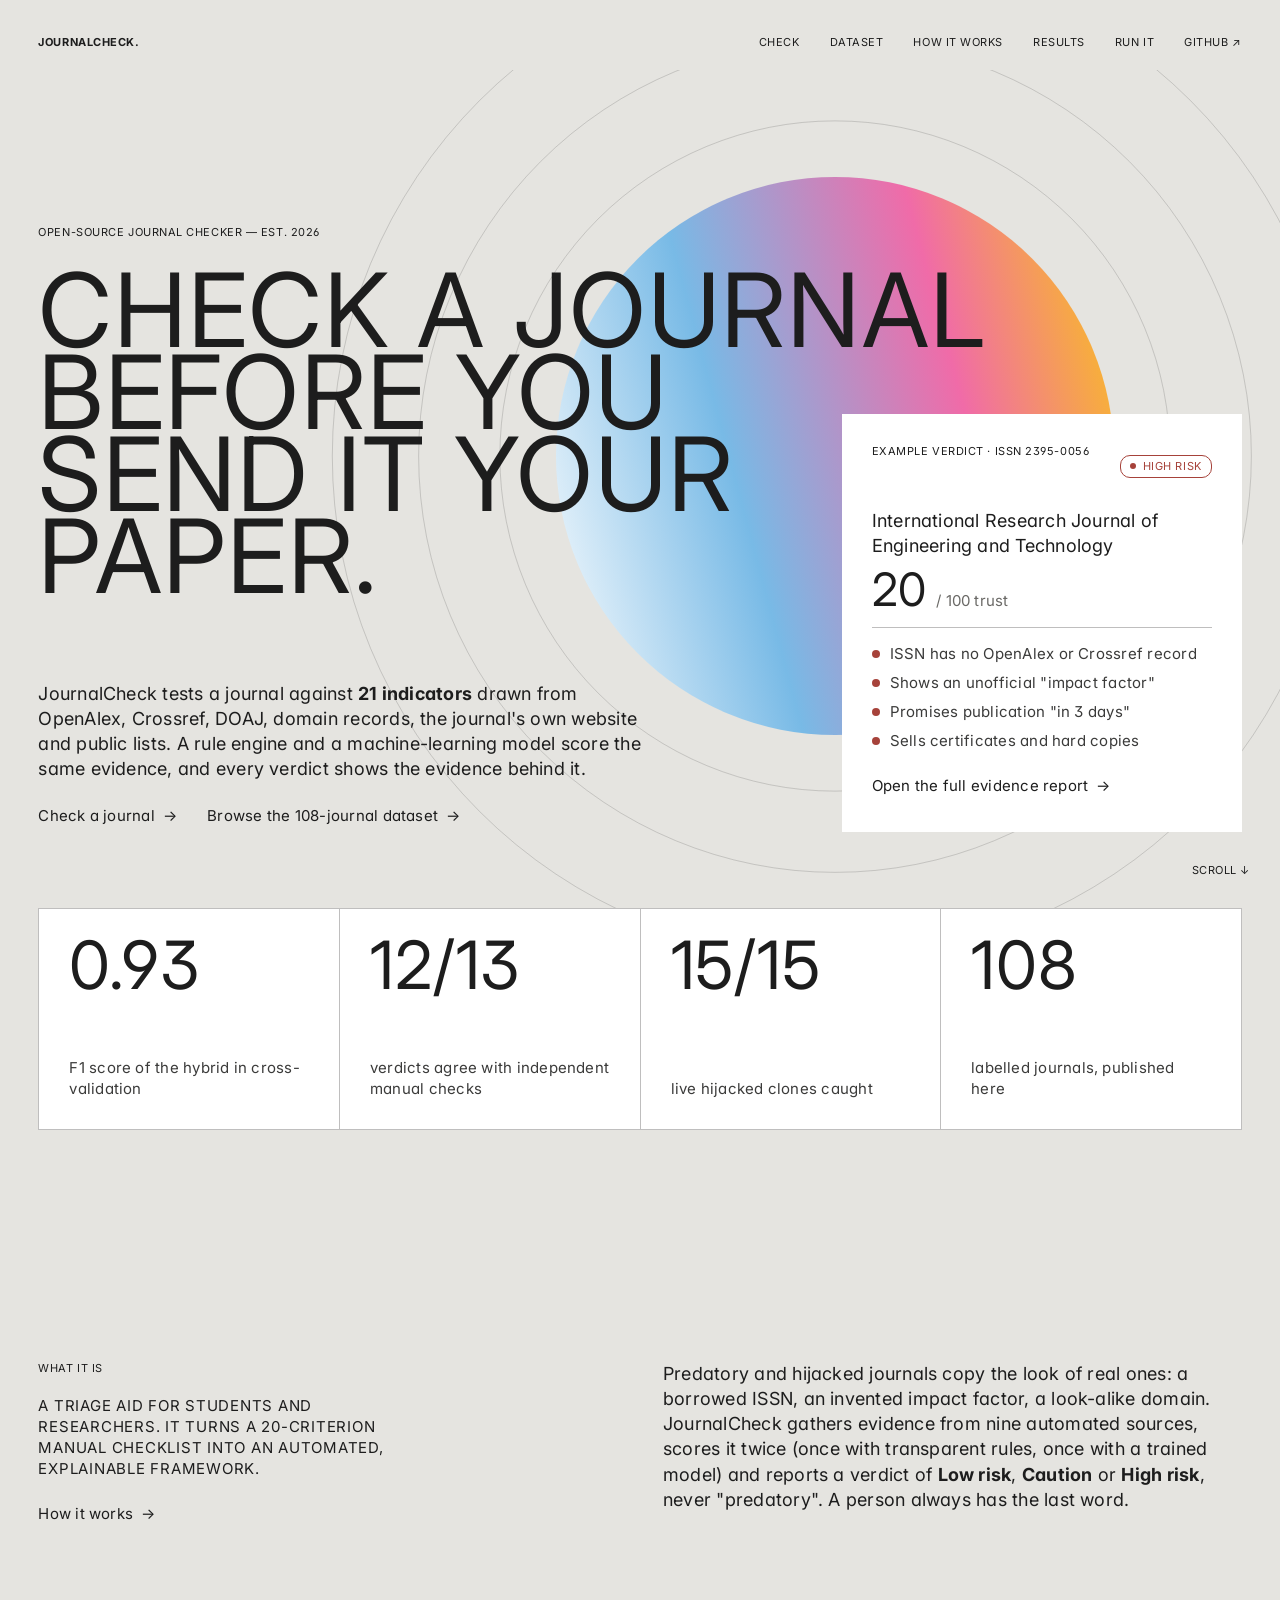
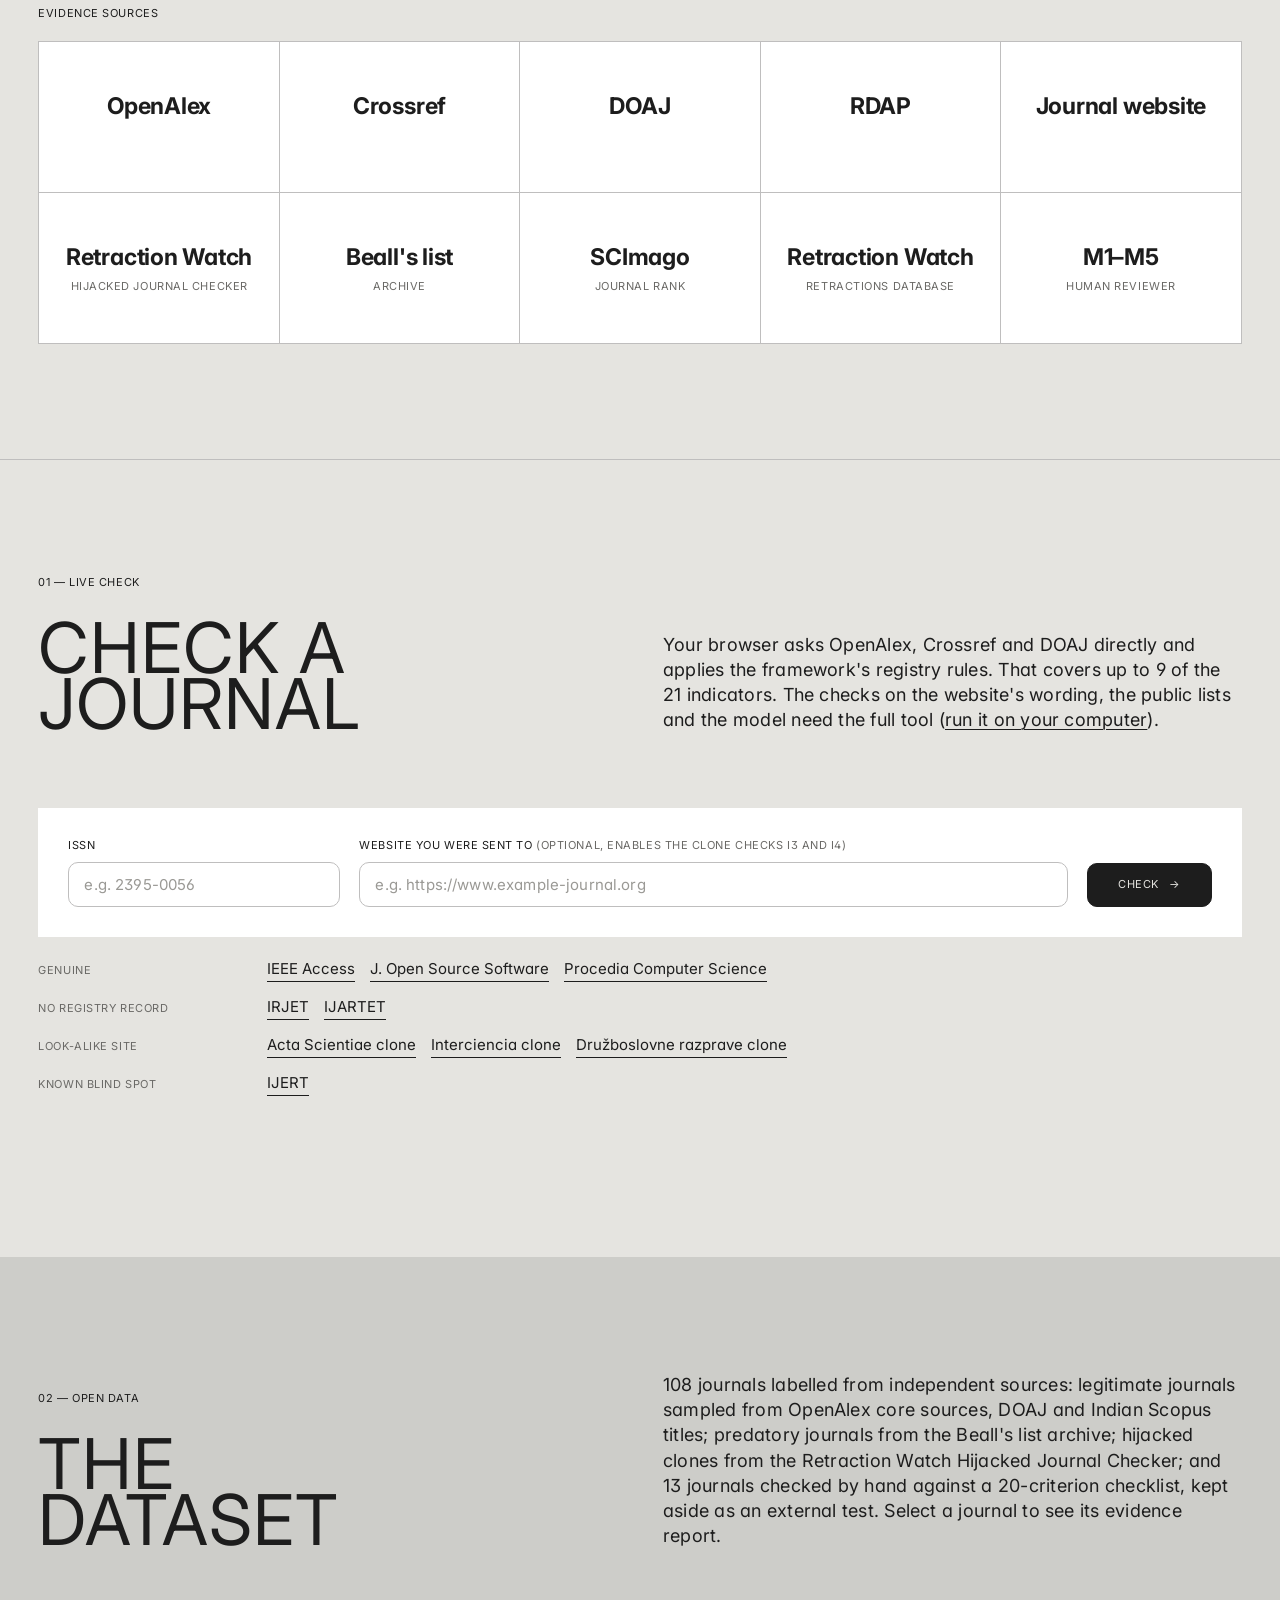
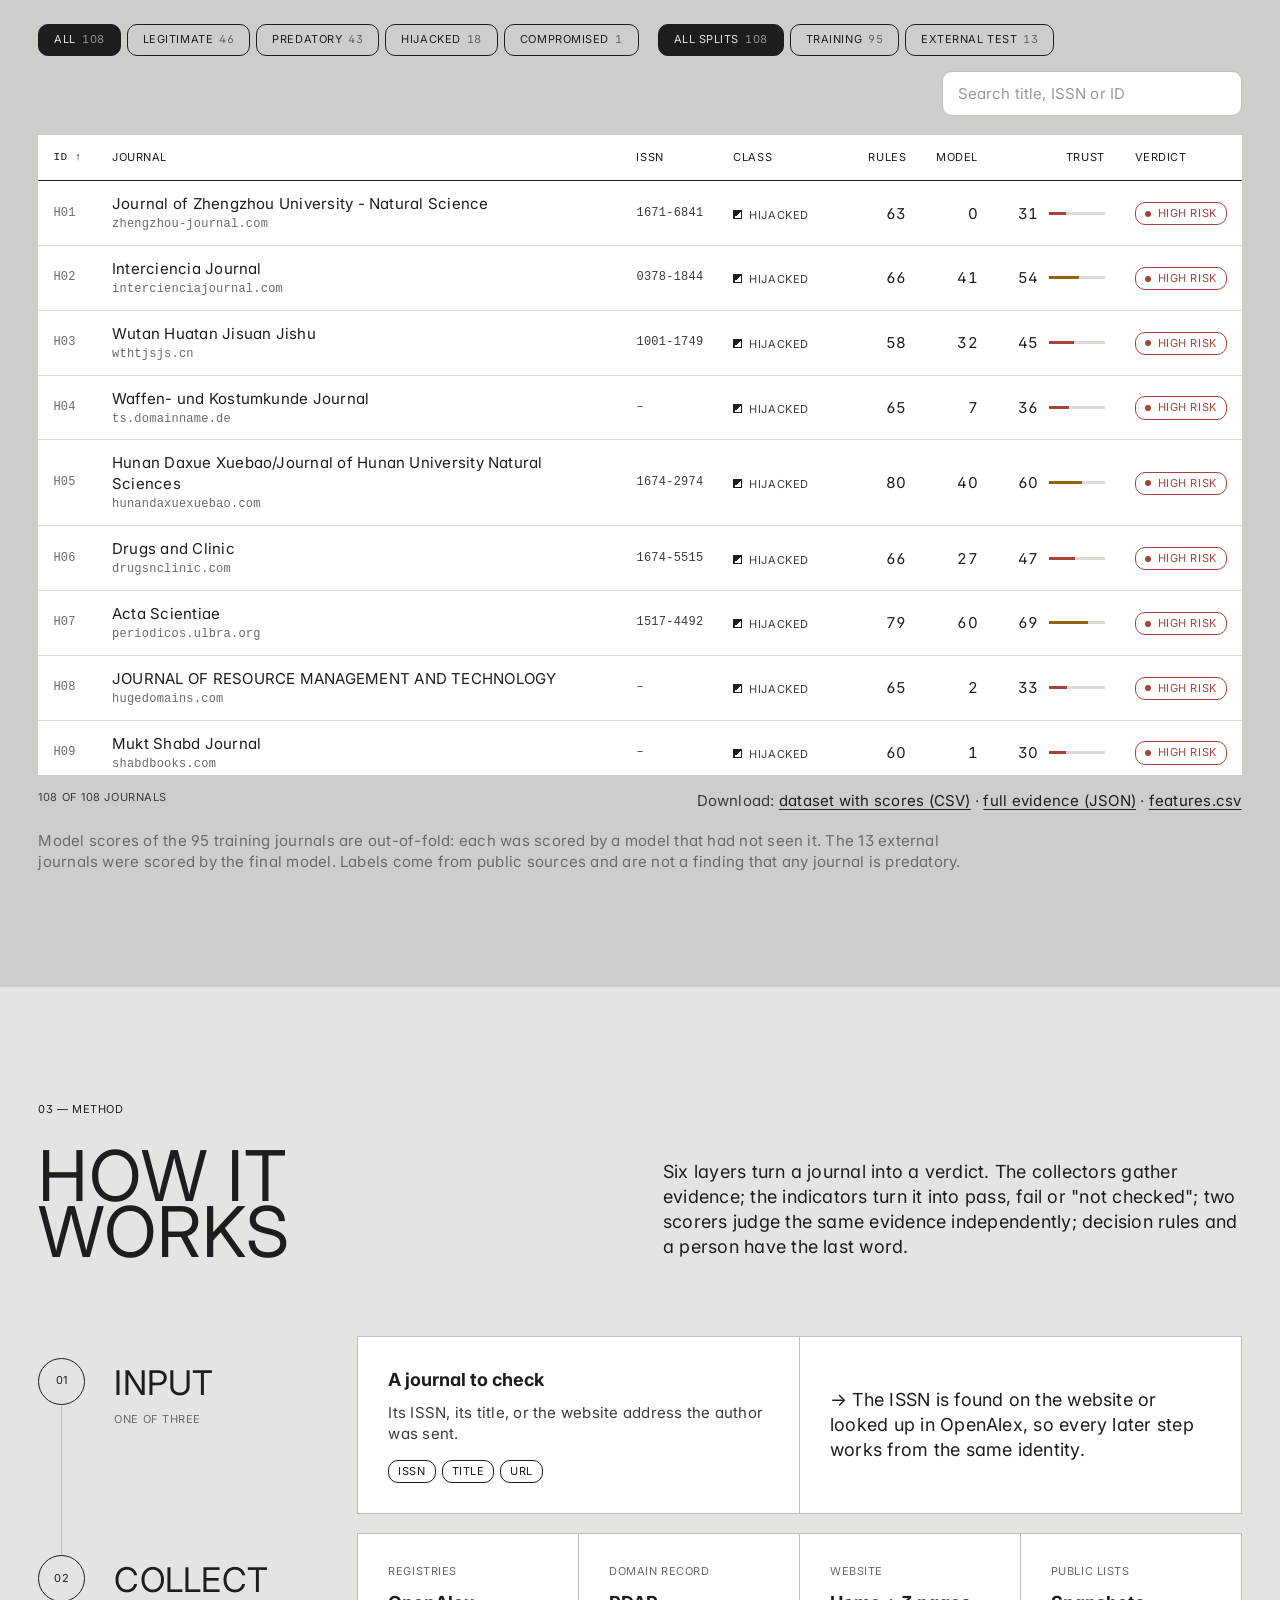
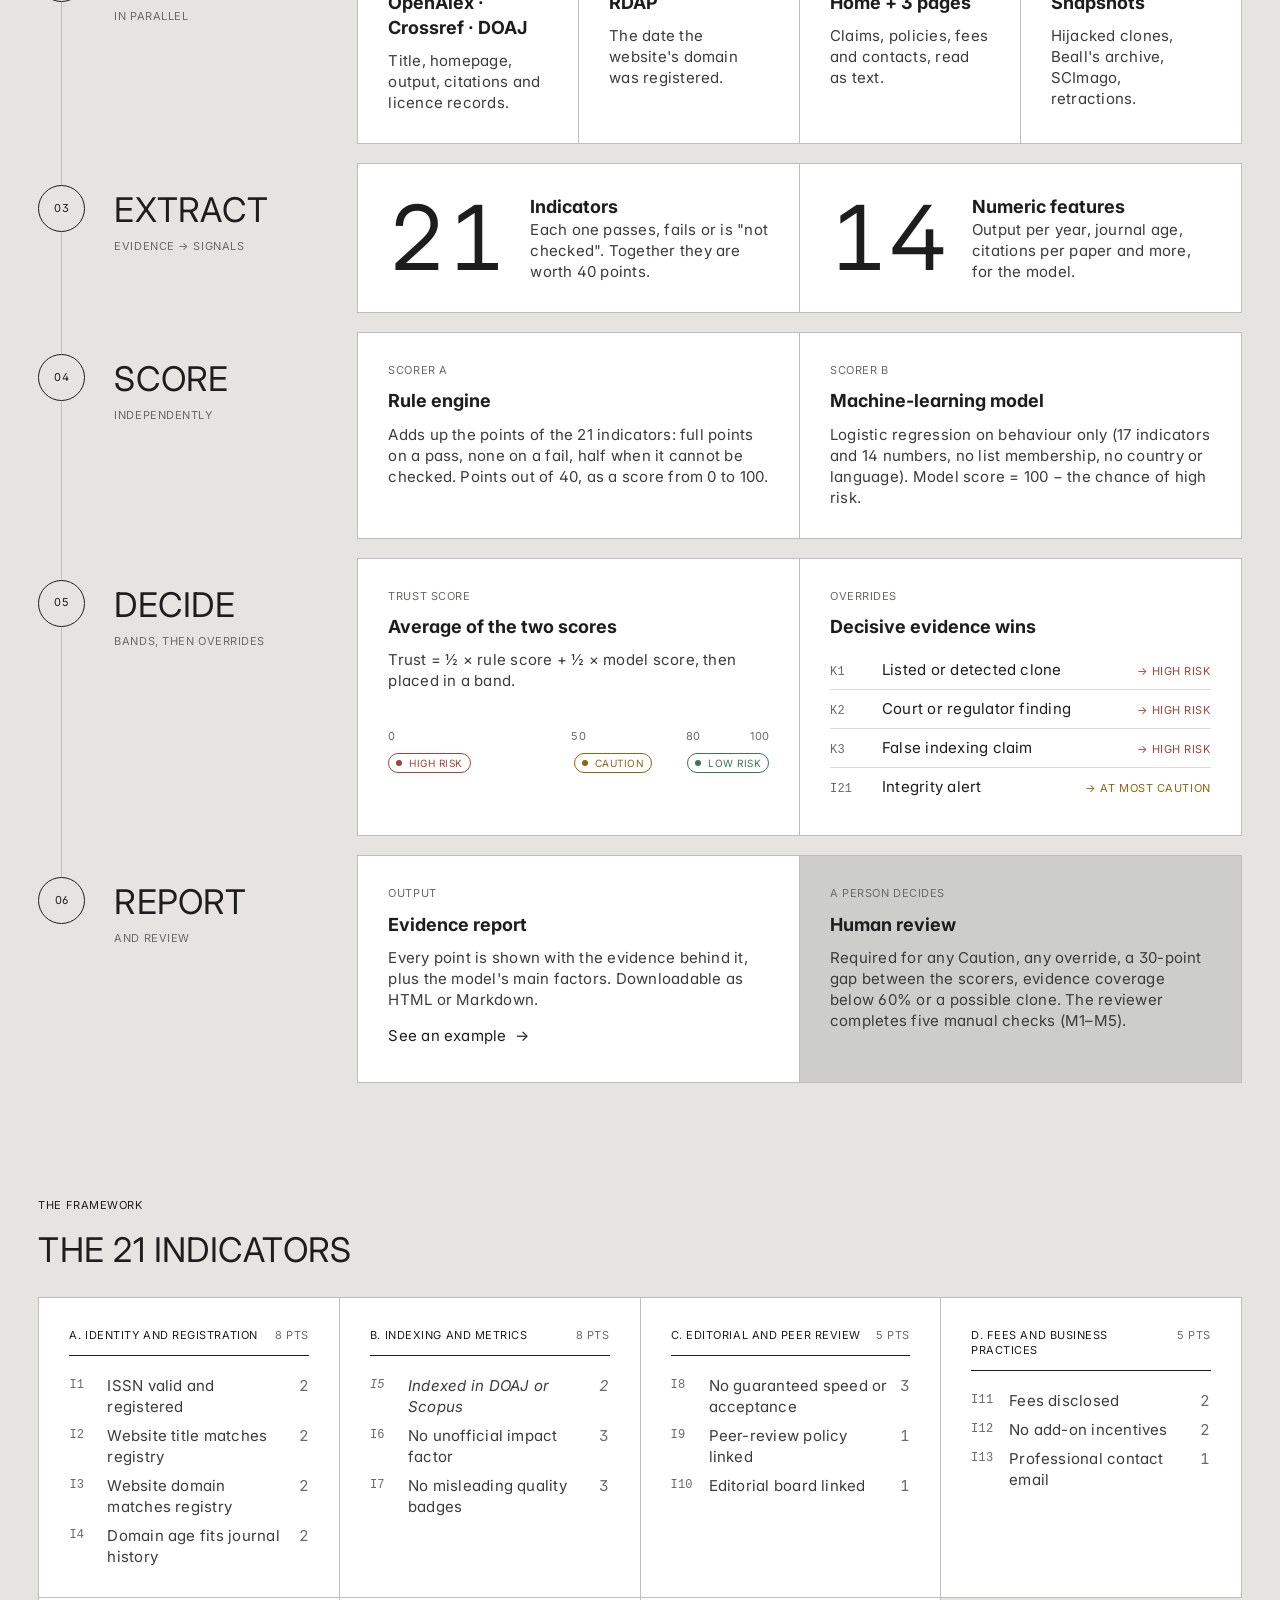
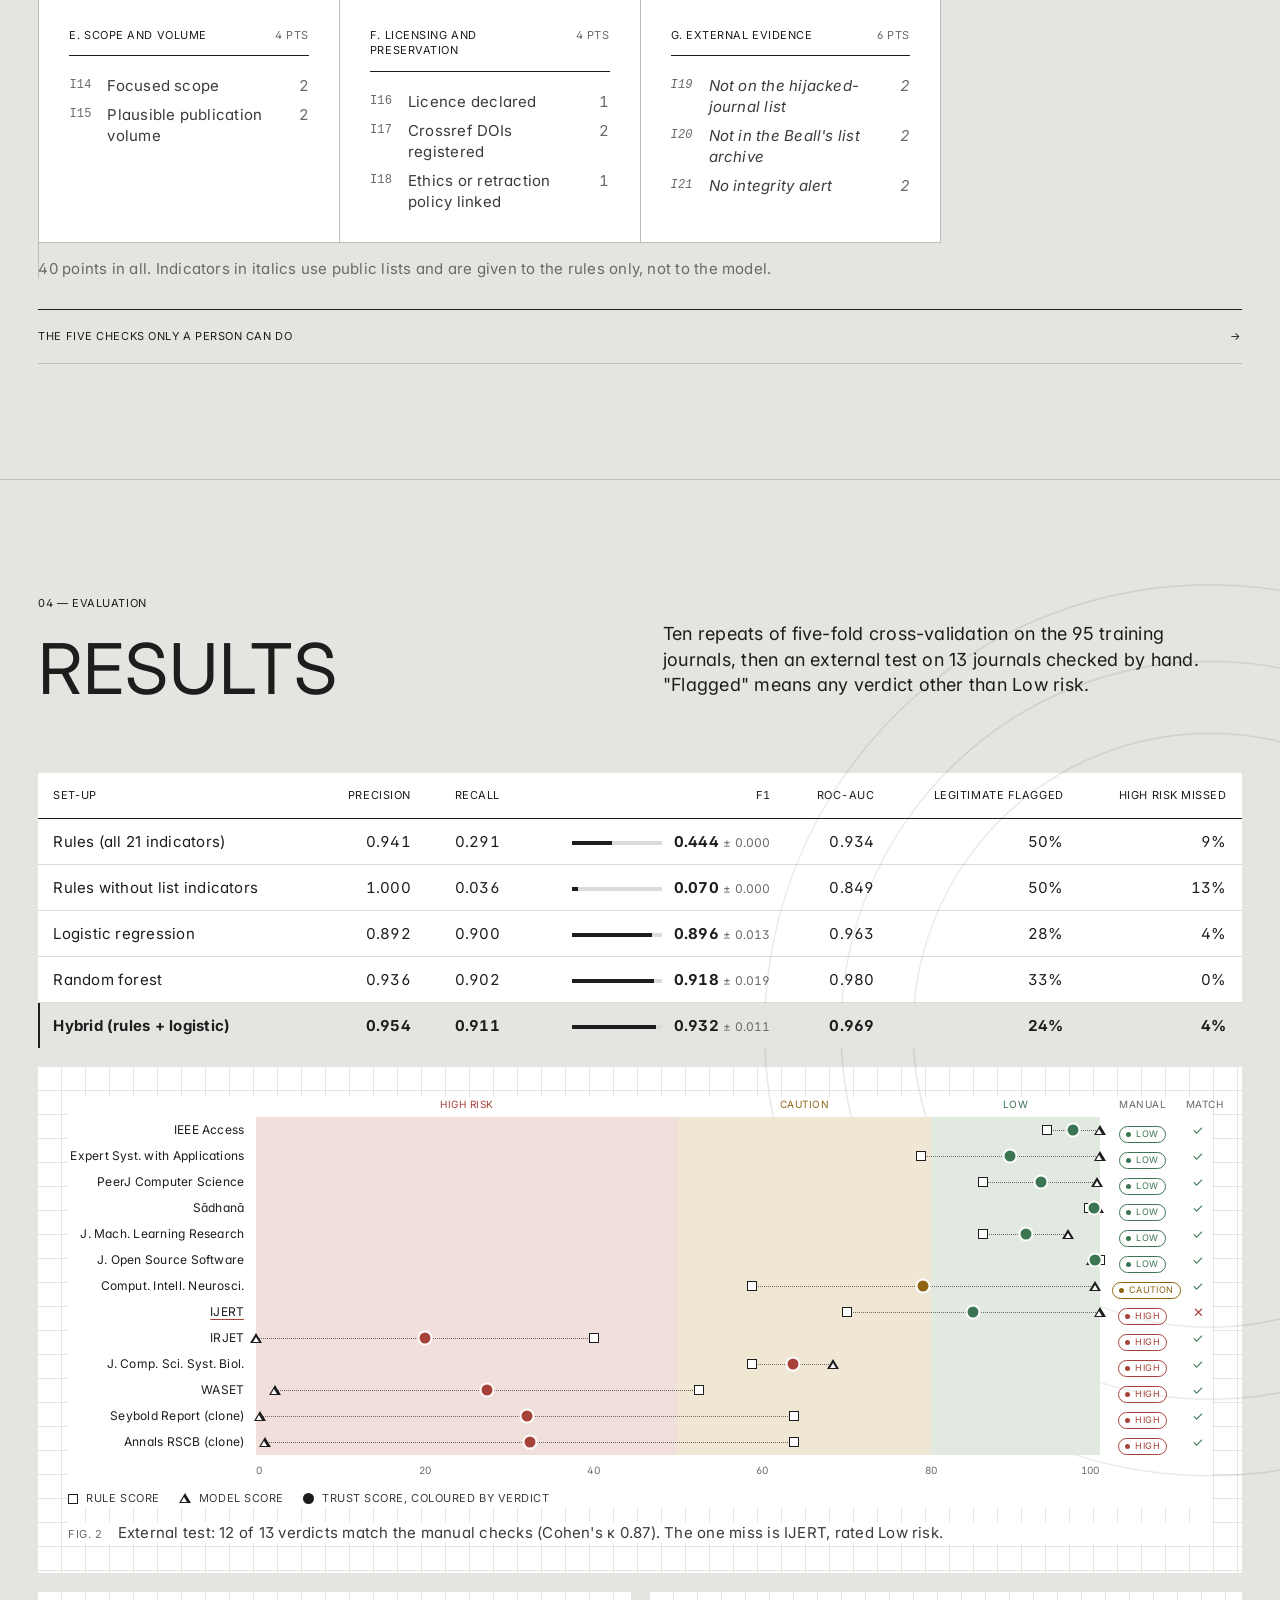
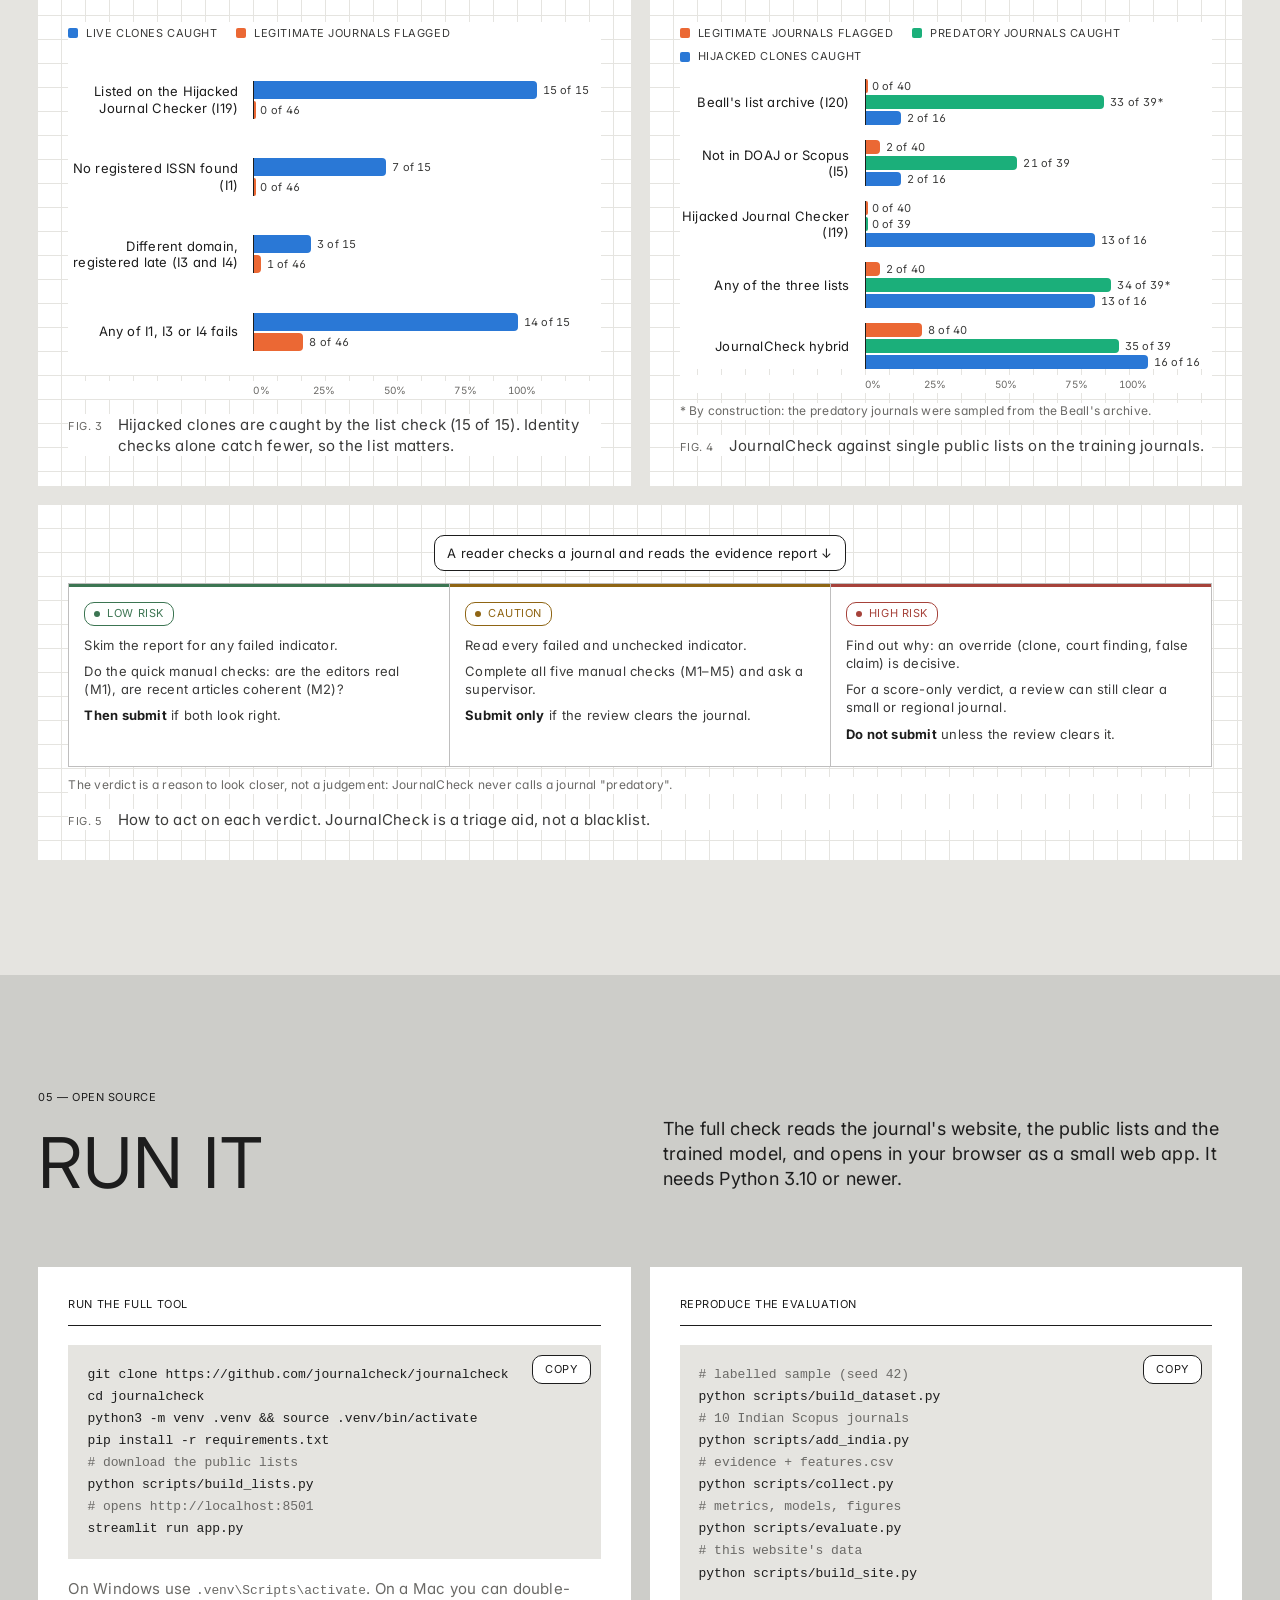
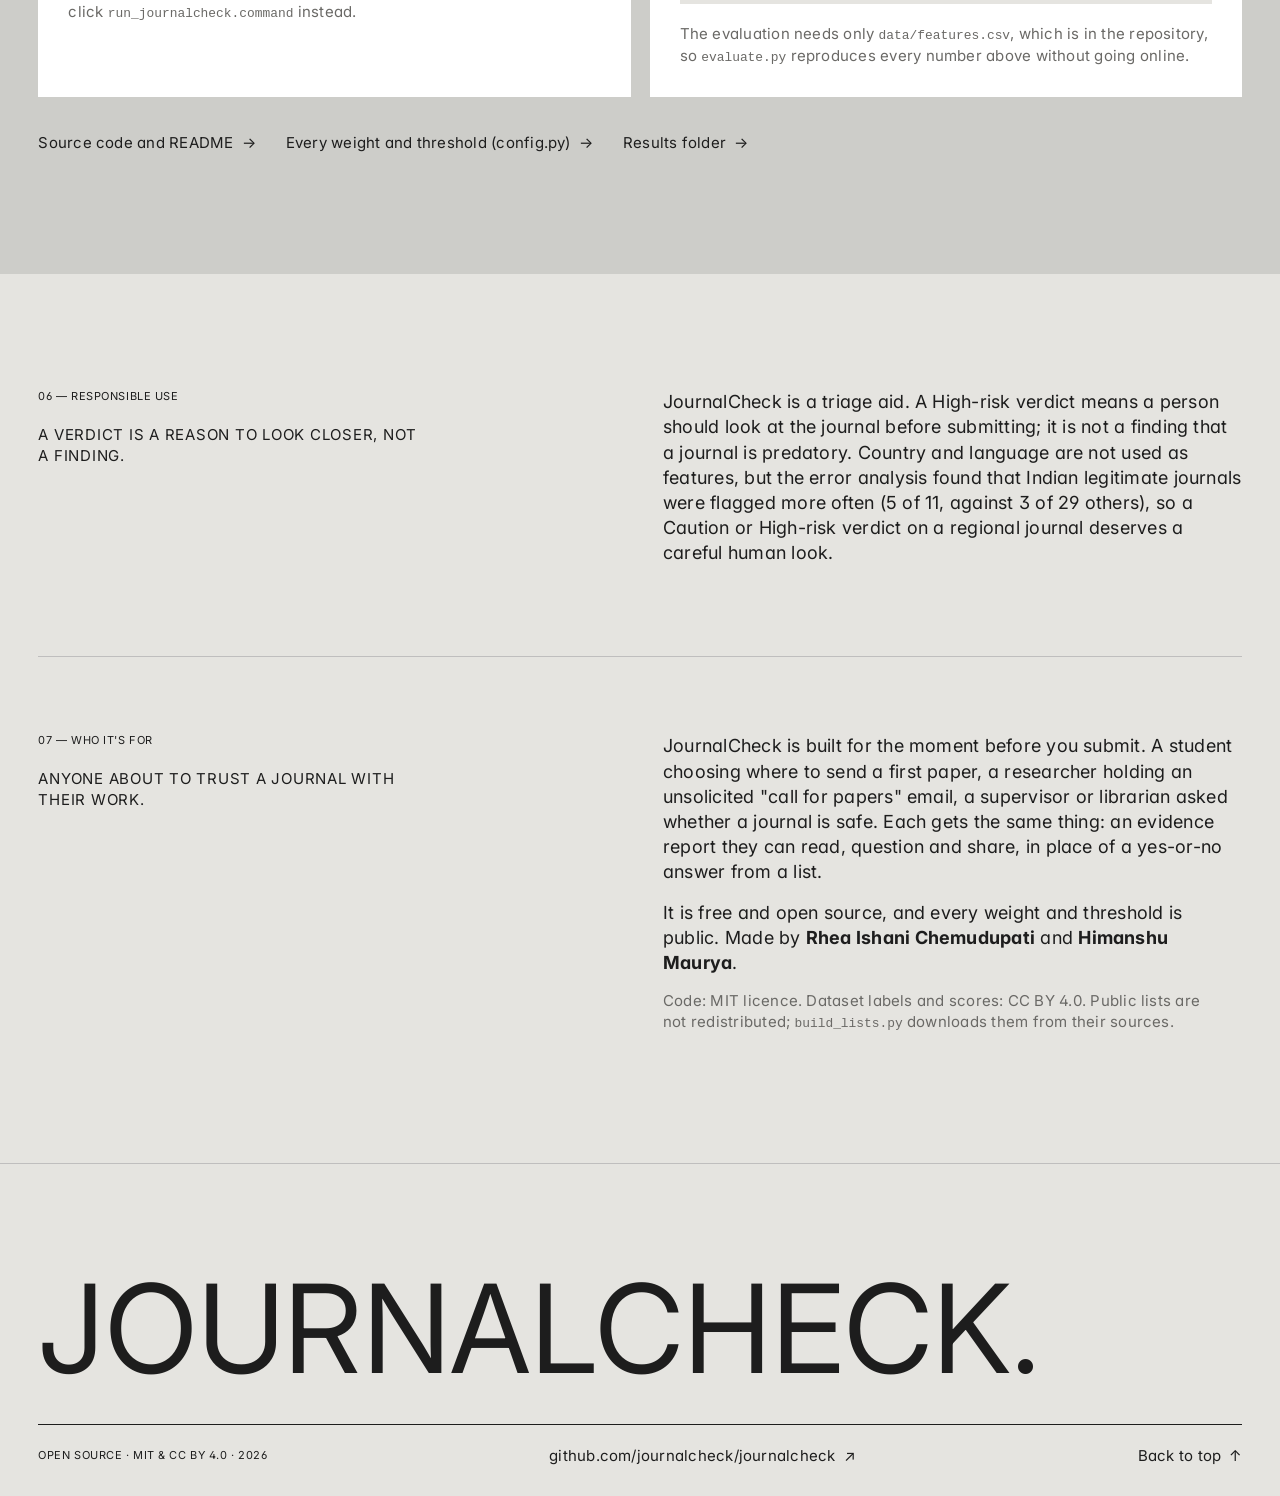
==== commit 8ab868ac: "Results: full-width dot plot and verdict guide; bar charts side by side at equal height" ====
--- a/index.html
+++ b/index.html
@@ -10,7 +10,7 @@
 <link rel="preconnect" href="https://fonts.googleapis.com">
 <link rel="preconnect" href="https://fonts.gstatic.com" crossorigin>
 <link href="https://fonts.googleapis.com/css2?family=Inter:wght@400;500;700&display=swap" rel="stylesheet">
-<link rel="stylesheet" href="assets/style.css?v=20261104c">
+<link rel="stylesheet" href="assets/style.css?v=20261104d">
 <script>
   /* enable scroll motion only when the reader allows it; fall back to static if motion.js fails */
   if (!matchMedia("(prefers-reduced-motion: reduce)").matches && "IntersectionObserver" in window) {
@@ -442,7 +442,7 @@
   </div>
 </dialog>
 
-<script src="assets/app.js?v=20261104c" defer></script>
-<script src="assets/motion.js?v=20261104c" defer></script>
+<script src="assets/app.js?v=20261104d" defer></script>
+<script src="assets/motion.js?v=20261104d" defer></script>
 </body>
 </html>
--- a/assets/style.css
+++ b/assets/style.css
@@ -553,10 +553,12 @@
   .codebox .code{padding-right:19px;padding-top:50px}
 }
 
-/* equal-height figure boxes: the shorter chart spreads its rows to fill the box instead of leaving a gap */
+/* results layout: the 13-journal dot plot and the how-to-act panel run full width;
+   the two bar charts sit side by side at equal height, the shorter one spreading its groups */
+#fig-external,#fig-act{grid-column:1/-1}
 .chart .hb{flex:1;align-content:space-evenly}
-.chart .xt{flex:1;display:flex;flex-direction:column}
-.chart .xt-rows{flex:1;display:flex;flex-direction:column;justify-content:space-evenly}
-.chart .act{flex:1}
-.chart figcaption{margin-top:0}
-@media (max-width:900px){.chart .hb,.chart .xt,.chart .xt-rows,.chart .act{flex:none}}
+.chart figcaption{margin-top:15px;padding-top:0}
+.chart .chart-foot{margin-top:10px}
+#fig-identity .hb-bar{height:18px}
+#fig-act .act-top{max-width:560px;margin-left:auto;margin-right:auto}
+@media (max-width:1100px){.gallery{grid-template-columns:1fr}.chart .hb{flex:none}}
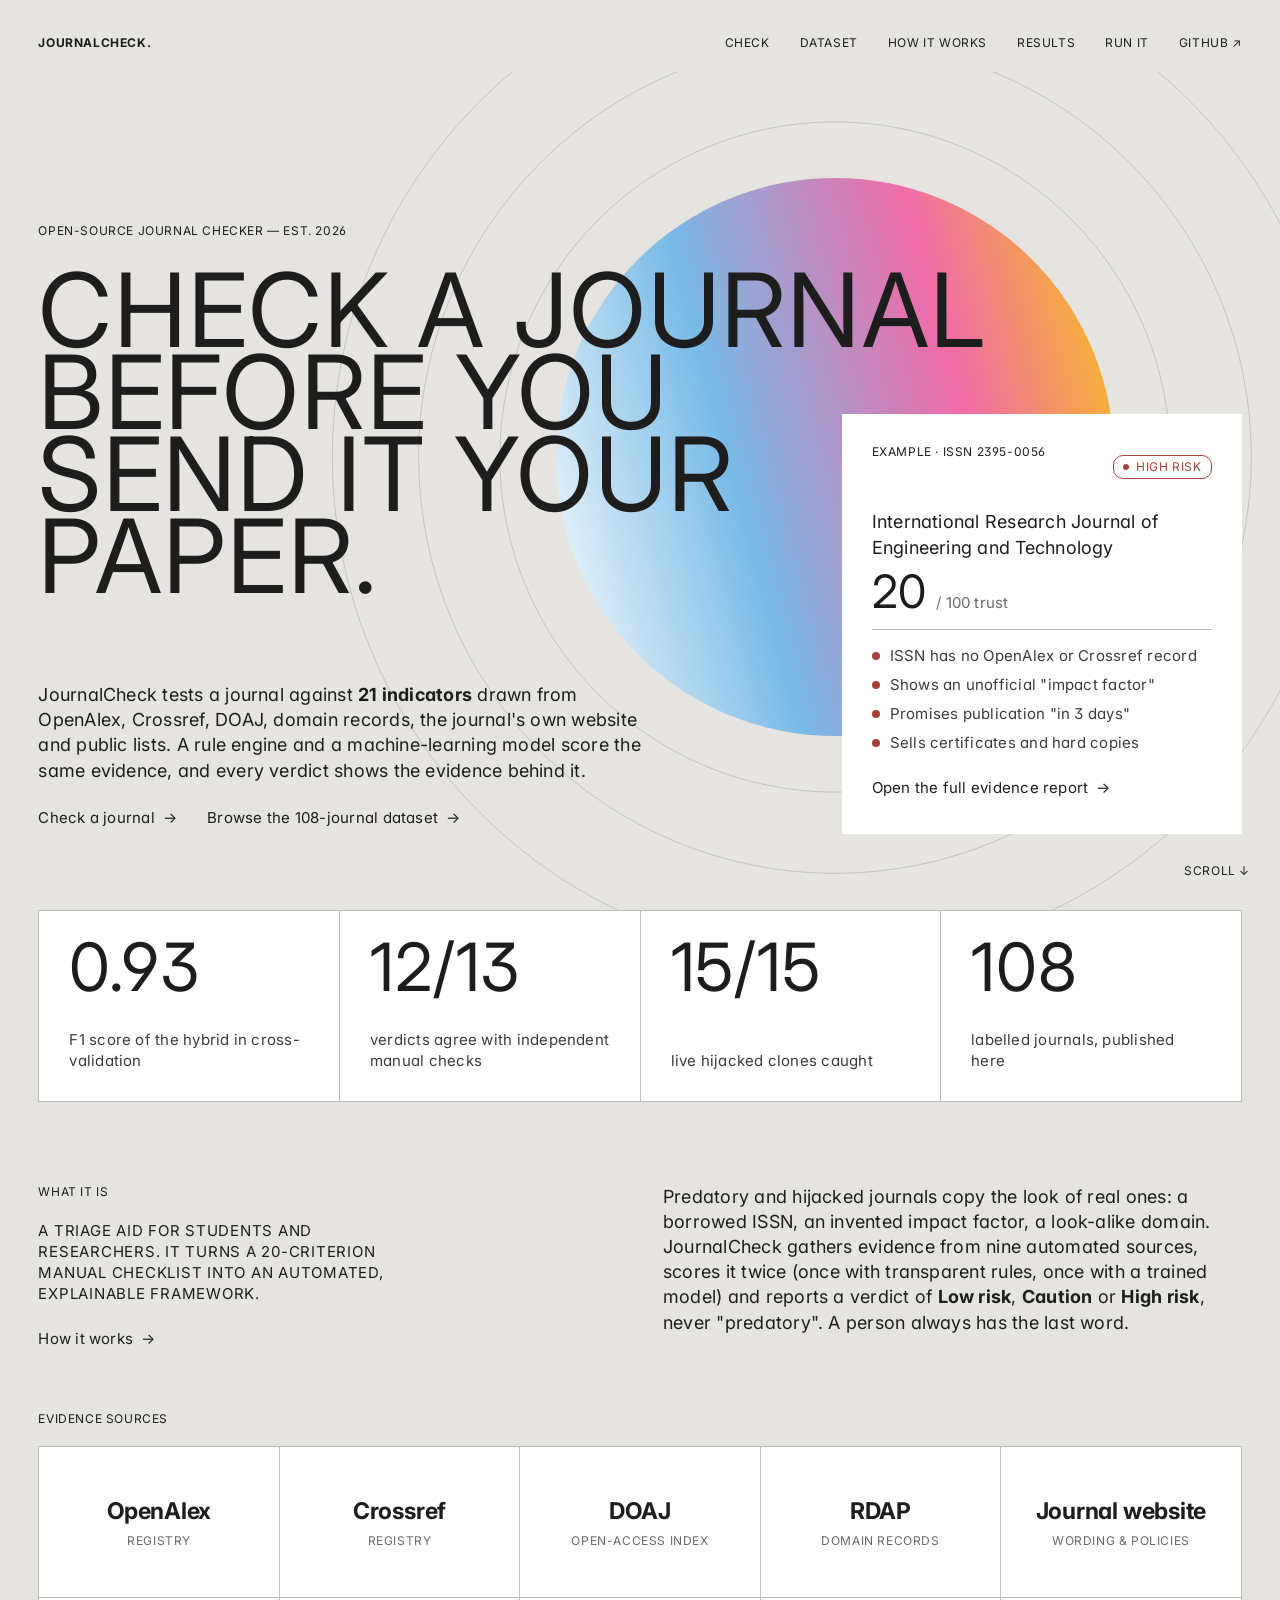
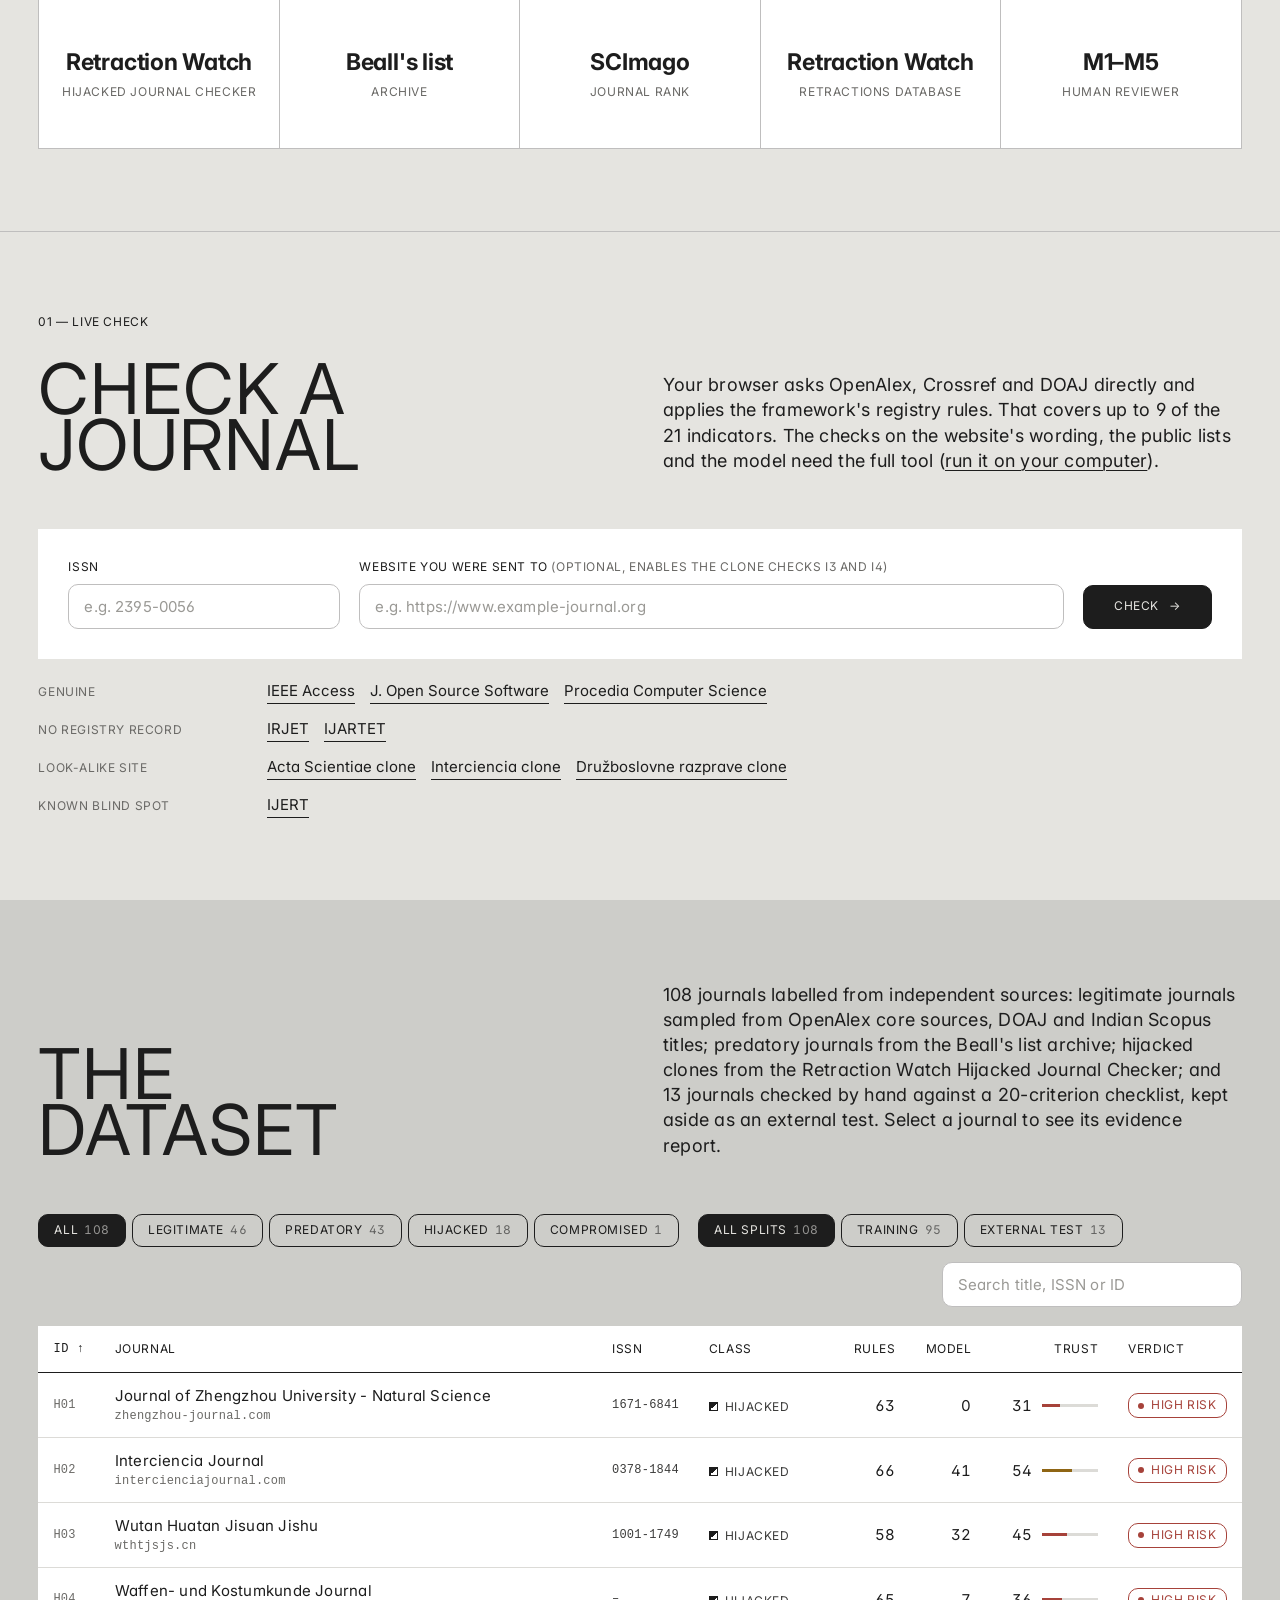
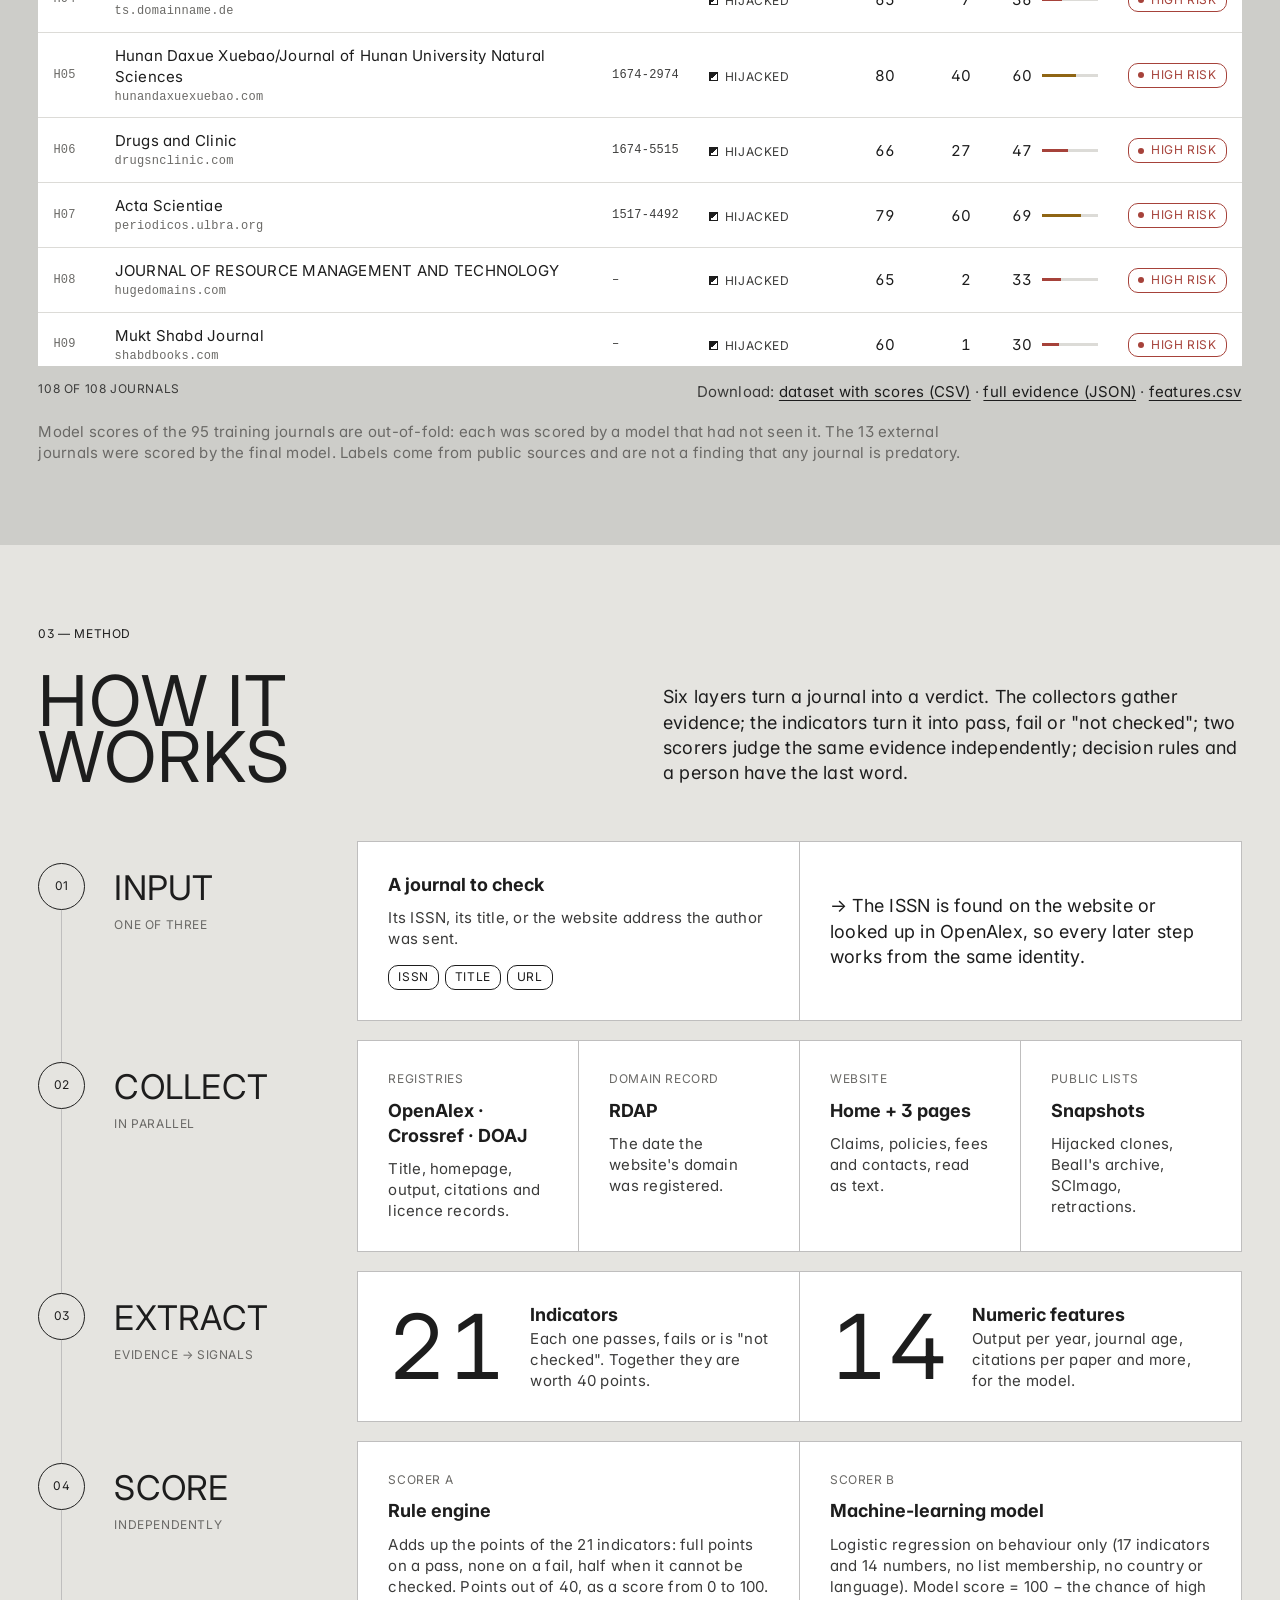
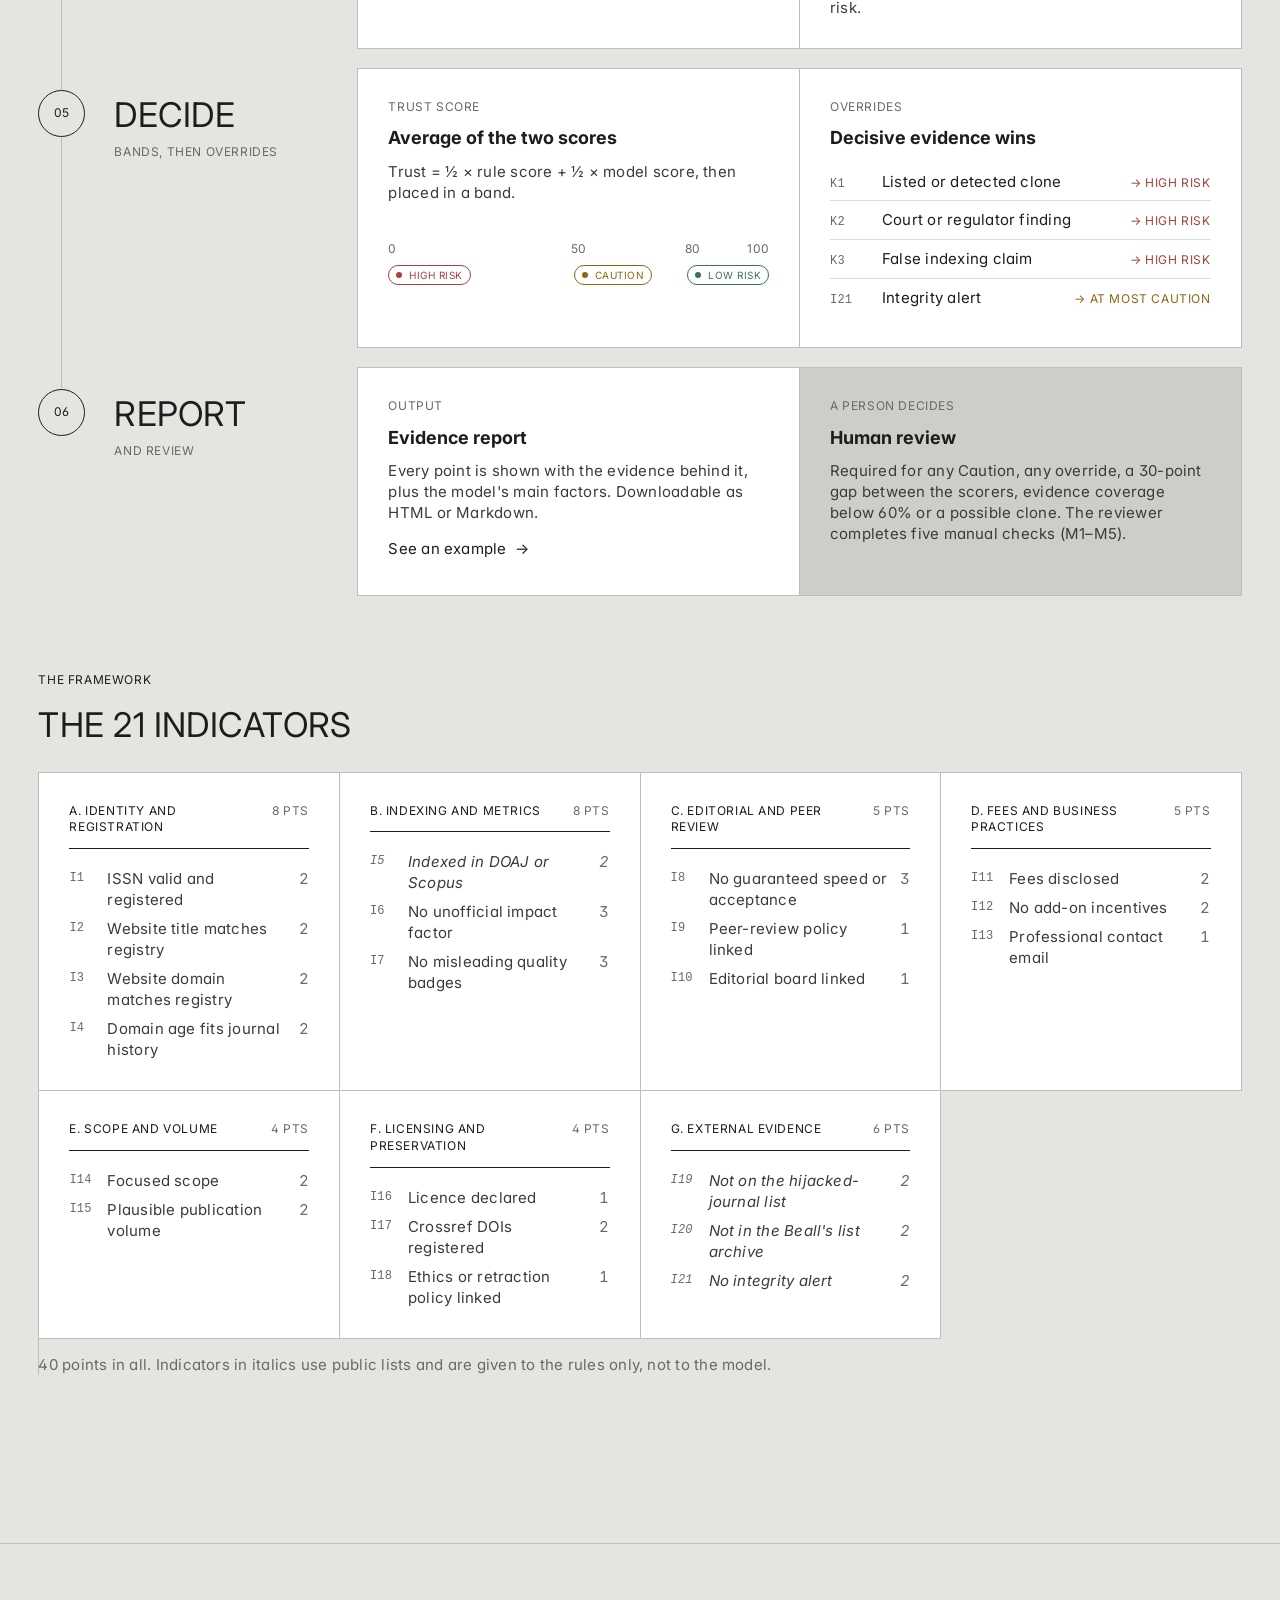
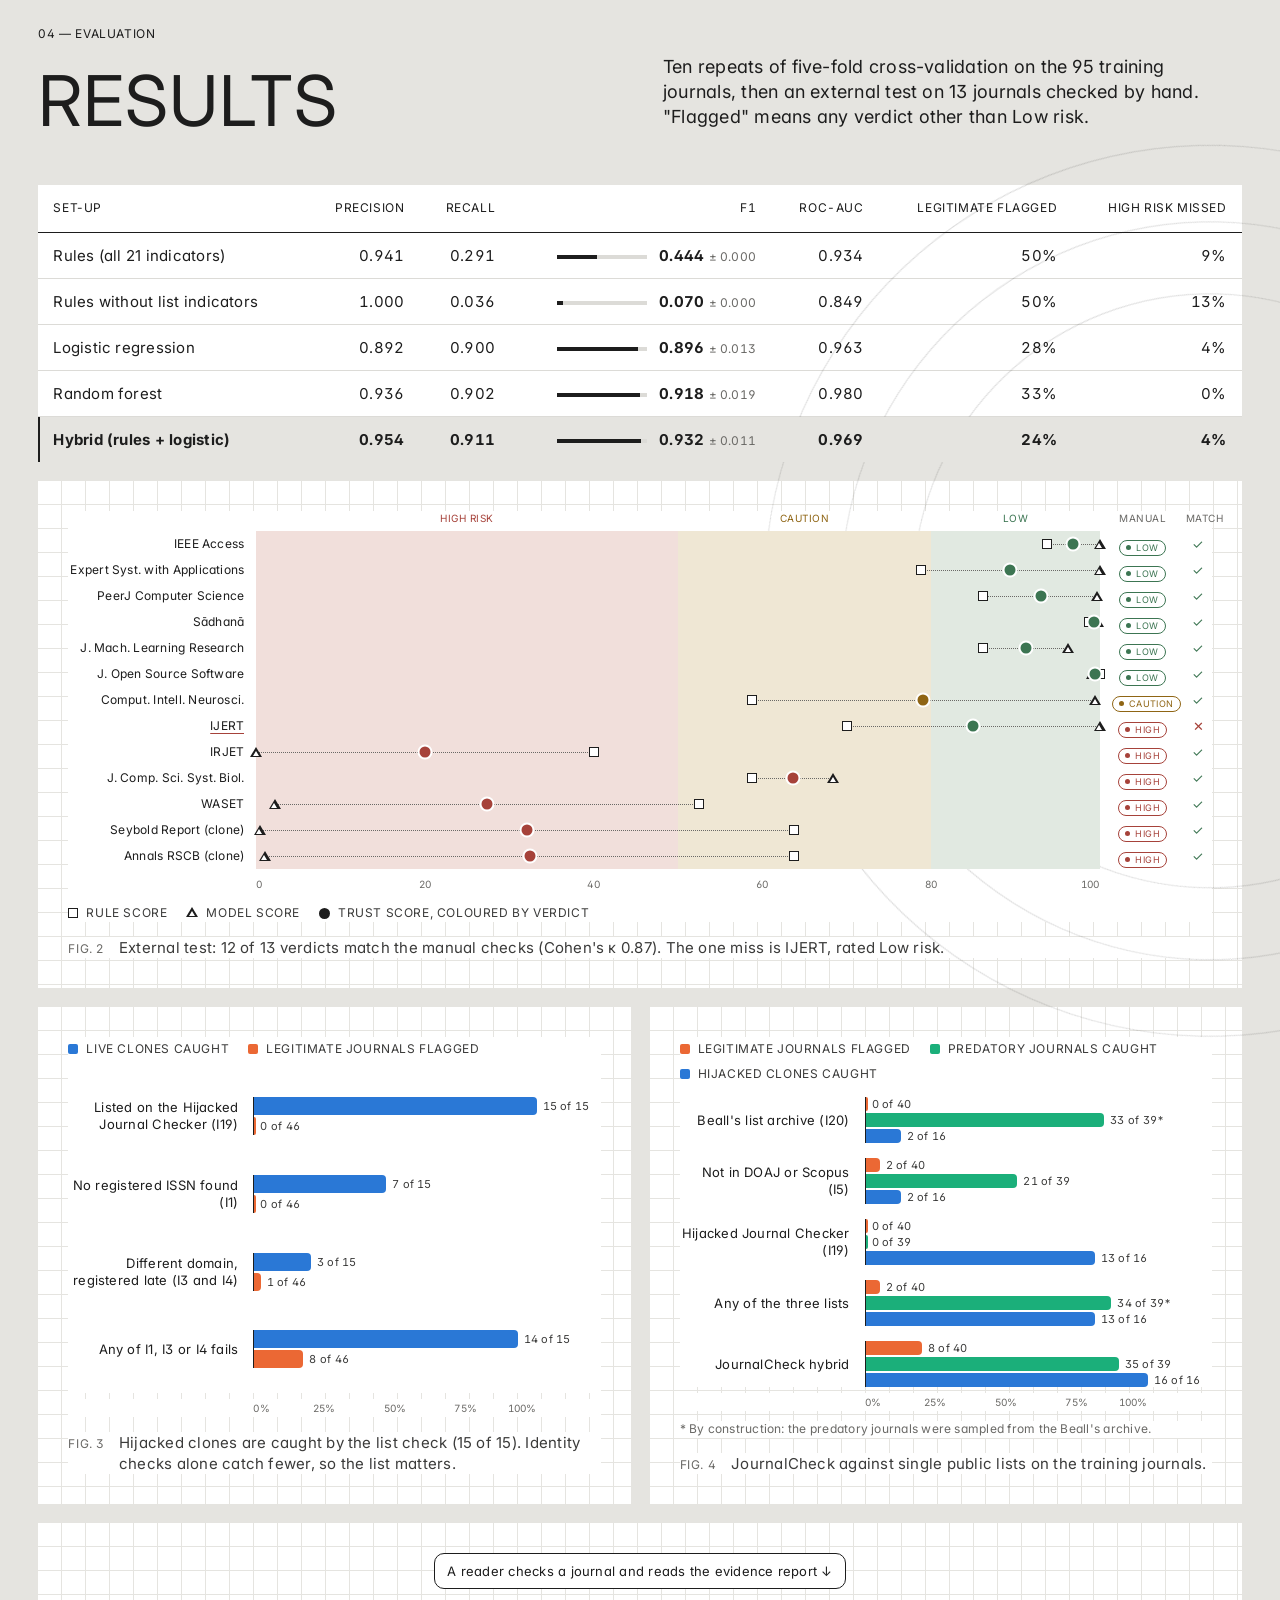
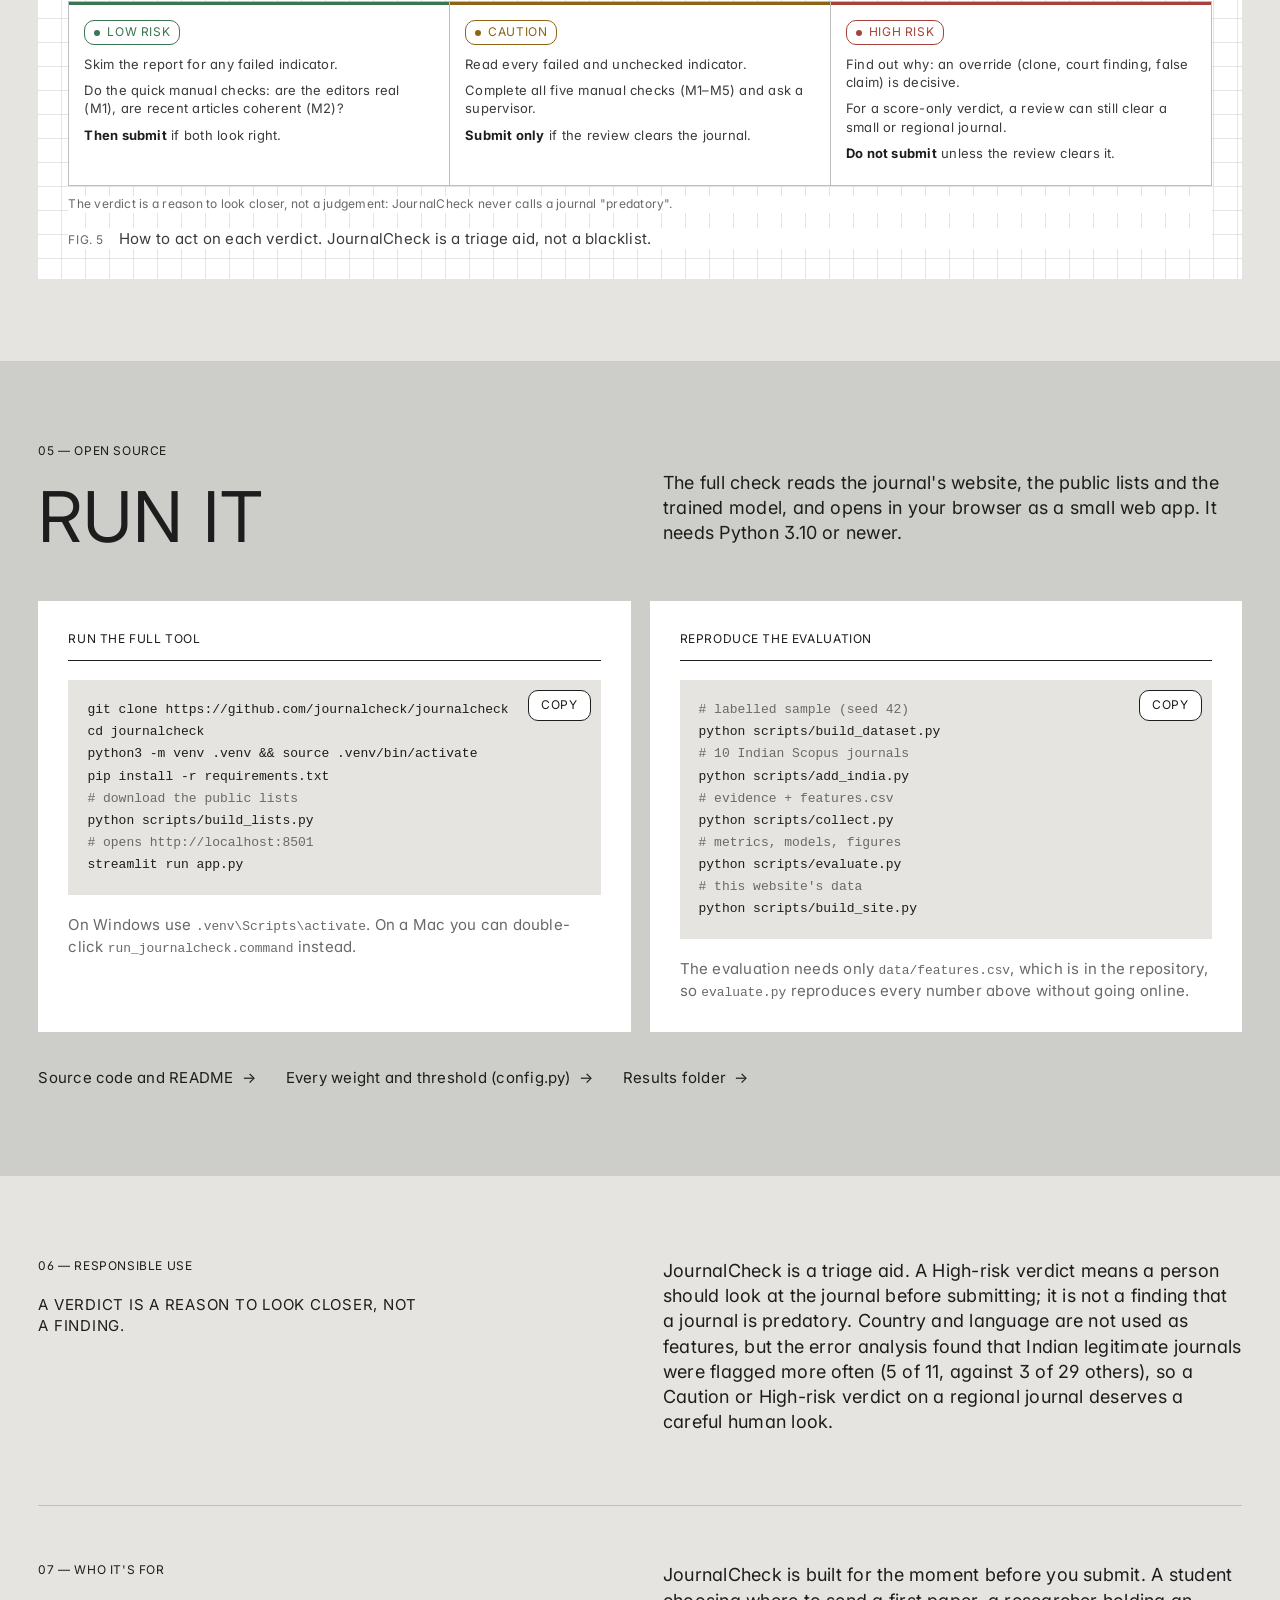
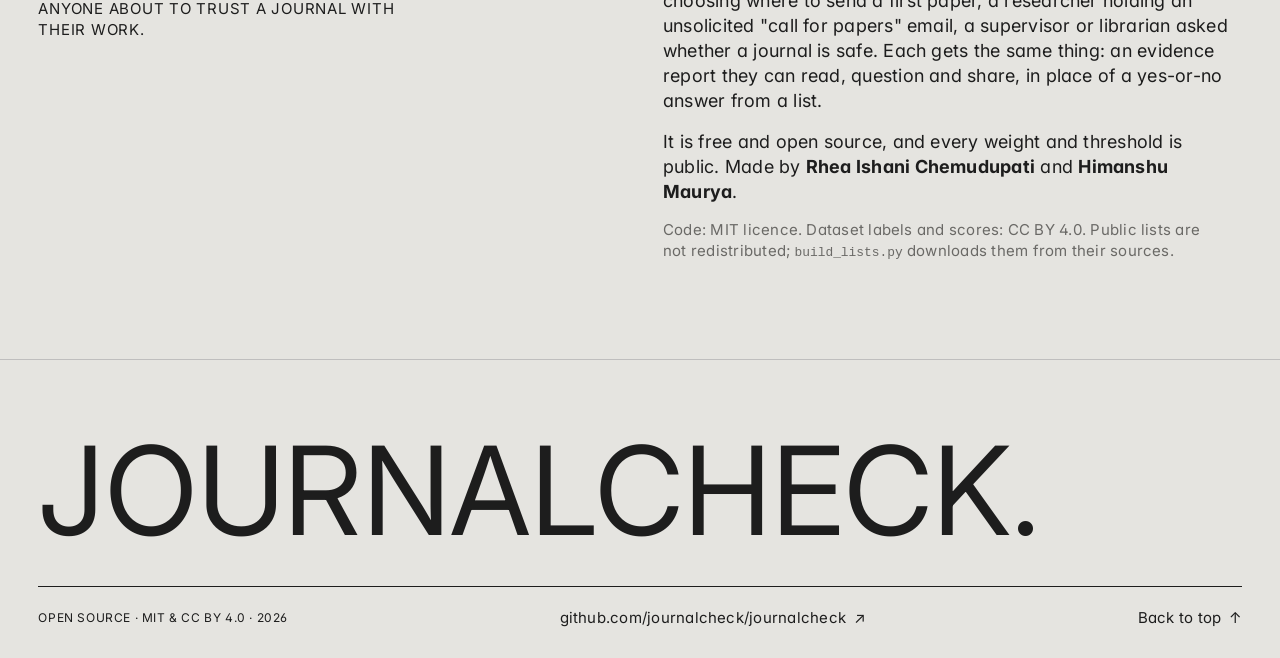
==== commit eef6df26: "Tighter section spacing, larger labels, mobile report table fit" ====
--- a/index.html
+++ b/index.html
@@ -10,7 +10,7 @@
 <link rel="preconnect" href="https://fonts.googleapis.com">
 <link rel="preconnect" href="https://fonts.gstatic.com" crossorigin>
 <link href="https://fonts.googleapis.com/css2?family=Inter:wght@400;500;700&display=swap" rel="stylesheet">
-<link rel="stylesheet" href="assets/style.css?v=20261104d">
+<link rel="stylesheet" href="assets/style.css?v=20261104e">
 <script>
   /* enable scroll motion only when the reader allows it; fall back to static if motion.js fails */
   if (!matchMedia("(prefers-reduced-motion: reduce)").matches && "IntersectionObserver" in window) {
@@ -57,7 +57,7 @@
         </div>
       </div>
       <aside class="hero-card" aria-label="Example verdict">
-        <div class="hc-head"><span class="label">Example verdict · ISSN 2395-0056</span><span class="chip v-high">High risk</span></div>
+        <div class="hc-head"><span class="label">Example · ISSN 2395-0056</span><span class="chip v-high">High risk</span></div>
         <p class="hc-title">International Research Journal of Engineering and Technology</p>
         <div class="hc-score"><span class="big">20</span><span class="of">/ 100 trust</span></div>
         <ul class="hc-list">
@@ -442,7 +442,7 @@
   </div>
 </dialog>
 
-<script src="assets/app.js?v=20261104d" defer></script>
-<script src="assets/motion.js?v=20261104d" defer></script>
+<script src="assets/app.js?v=20261104e" defer></script>
+<script src="assets/motion.js?v=20261104e" defer></script>
 </body>
 </html>
--- a/assets/style.css
+++ b/assets/style.css
@@ -14,9 +14,9 @@
   /* type */
   --font:"Inter",ui-sans-serif,system-ui,-apple-system,"Segoe UI",Roboto,sans-serif;
   --mono:ui-monospace,SFMono-Regular,Menlo,Consolas,monospace;
-  --t-caption:11px; --t-body-sm:15px; --t-body:18px; --t-sub:34px; --t-h-sm:46px; --t-h:70px; --t-display:103px;
+  --t-caption:12px; --t-body-sm:15px; --t-body:18px; --t-sub:34px; --t-h-sm:46px; --t-h:70px; --t-display:103px;
   /* layout */
-  --max:1400px; --pad:clamp(20px,3vw,46px); --gap:19px; --sec:clamp(76px,9vw,119px); --r:10px;
+  --max:1400px; --pad:clamp(20px,3vw,46px); --gap:19px; --sec:clamp(56px,6.4vw,96px); --r:10px;
 }
 *{box-sizing:border-box}
 html{scroll-behavior:smooth;scroll-padding-top:24px}
@@ -78,9 +78,9 @@
 body.scrolled .scroll{opacity:0;pointer-events:none}
 
 /* ─── numbers band (logo-grid style) ─── */
-.band{padding:0 0 var(--sec)}
+.band{padding:0}
 .stats{display:grid;grid-template-columns:repeat(4,1fr);gap:1px;background:var(--line);border:1px solid var(--line)}
-.stat{background:var(--paper);padding:30px;display:flex;flex-direction:column;justify-content:space-between;min-height:220px}
+.stat{background:var(--paper);padding:30px;display:flex;flex-direction:column;justify-content:space-between;min-height:190px}
 .stat .sv{font-size:clamp(46px,5.2vw,var(--t-h));line-height:.8;letter-spacing:.013em}
 .stat .lbl{font-size:var(--t-body-sm);color:var(--ink-2);max-width:20em;margin-top:30px}
 
@@ -89,16 +89,16 @@
 .section.stone{background:var(--stone)}
 .section+.section:not(.stone){border-top:1px solid var(--line)}
 .section.stone+.section{border-top:0}
-.sec-head{display:grid;grid-template-columns:minmax(0,1fr) minmax(0,1fr);gap:var(--gap) 46px;align-items:end;margin-bottom:76px}
+.sec-head{display:grid;grid-template-columns:minmax(0,1fr) minmax(0,1fr);gap:var(--gap) 46px;align-items:end;margin-bottom:56px}
 .sec-head .label{margin-bottom:30px}
 .sec-head h2{font-size:clamp(46px,6.4vw,var(--t-h));line-height:.8;letter-spacing:.013em;text-transform:uppercase}
 .sec-head>p{margin:0;max-width:36em;font-size:var(--t-body)}
-.sub-head{margin:var(--sec) 0 30px;display:flex;flex-direction:column;gap:19px}
+.sub-head{margin:76px 0 30px;display:flex;flex-direction:column;gap:19px}
 .sub{font-size:var(--t-sub);line-height:1;text-transform:uppercase}
 
 /* founder-intro style two-column block */
-.intro{display:grid;grid-template-columns:minmax(0,1fr) minmax(0,1fr);gap:var(--gap) 46px;padding-bottom:76px}
-.intro+.intro{padding-top:76px;border-top:1px solid var(--line);padding-bottom:0}
+.intro{display:grid;grid-template-columns:minmax(0,1fr) minmax(0,1fr);gap:var(--gap) 46px;padding-bottom:56px}
+.intro+.intro{padding-top:56px;border-top:1px solid var(--line);padding-bottom:0}
 .intro-l{display:flex;flex-direction:column;gap:19px;align-items:flex-start}
 .intro-statement{font-size:var(--t-body-sm);text-transform:uppercase;letter-spacing:.05em;max-width:26em;margin:0;line-height:1.4}
 .intro-r p{margin:0 0 15px;max-width:36em}
@@ -133,7 +133,7 @@
 .examples .label{margin-right:4px;color:var(--muted)}
 .examples button{font:inherit;font-size:var(--t-body-sm);border:0;border-bottom:1px solid var(--ink);background:transparent;padding:2px 0;cursor:pointer;color:var(--ink);border-radius:0}
 .examples button:hover{border-bottom-style:dashed}
-.check-out{margin-top:46px}
+.check-out{margin-top:46px}.check-out:empty{margin-top:0}
 .cr{background:var(--paper)}
 .cr-head{padding:30px;border-bottom:1px solid var(--line);display:flex;justify-content:space-between;gap:30px;flex-wrap:wrap}
 .cr-head>div:first-child{flex:1 1 360px;min-width:0}
@@ -562,3 +562,5 @@
 #fig-identity .hb-bar{height:18px}
 #fig-act .act-top{max-width:560px;margin-left:auto;margin-right:auto}
 @media (max-width:1100px){.gallery{grid-template-columns:1fr}.chart .hb{flex:none}}
+.hc-head .label{white-space:nowrap}
+@media (max-width:640px){.itable th,.itable td{padding:8px 8px}.r-itable{overflow-x:auto}.itable .ev{min-width:0}}
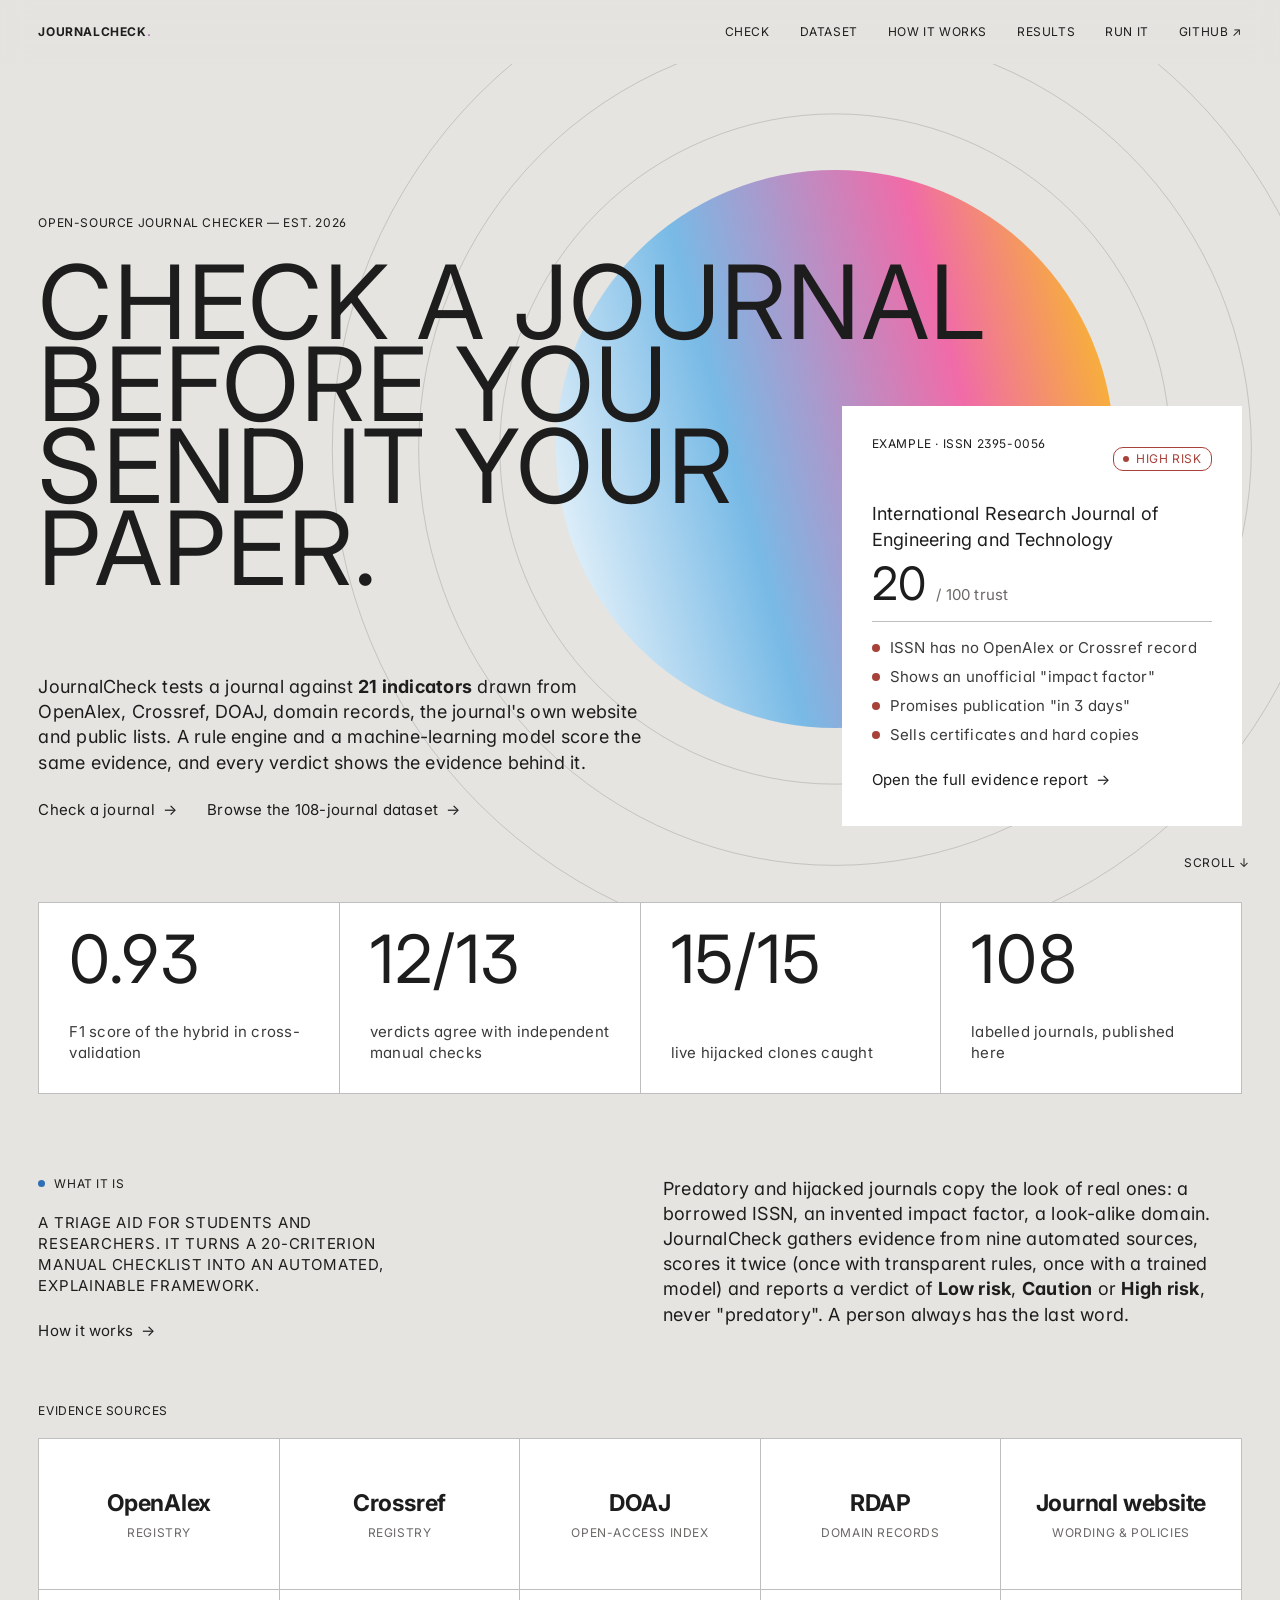
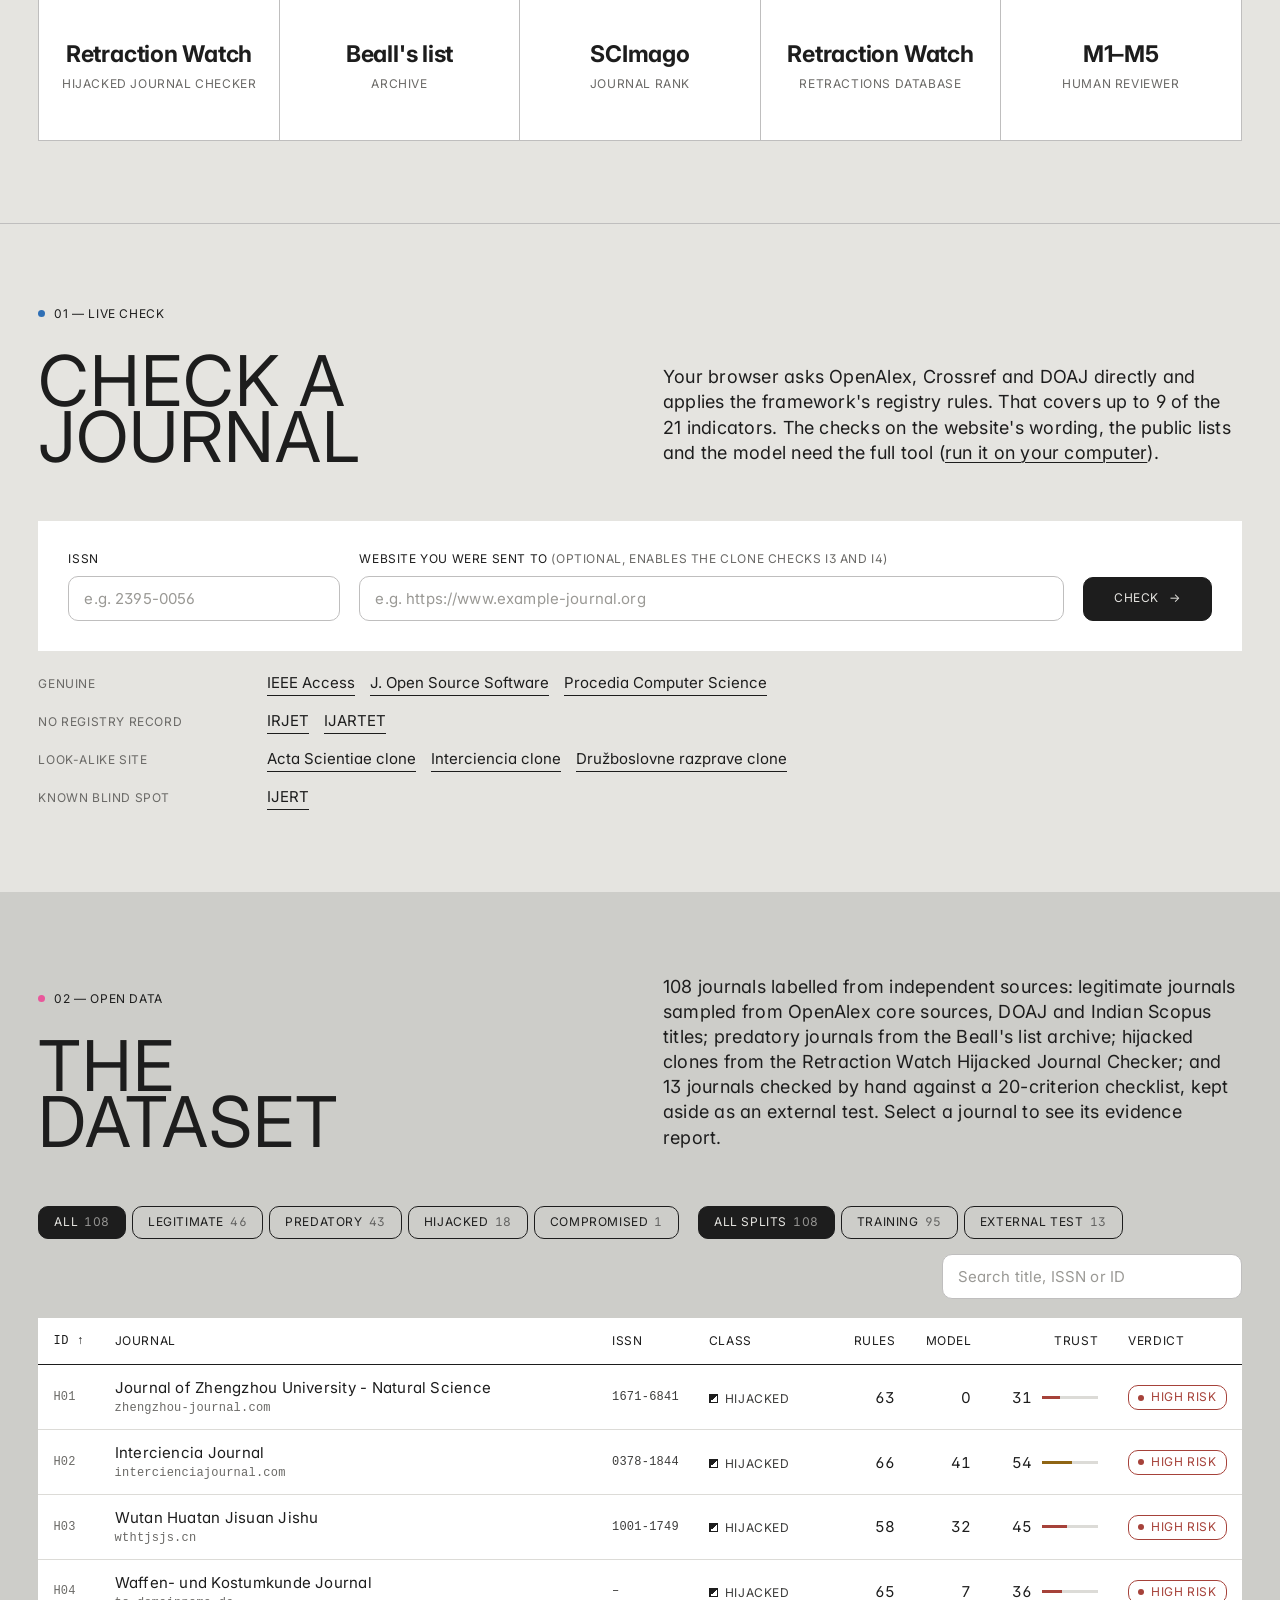
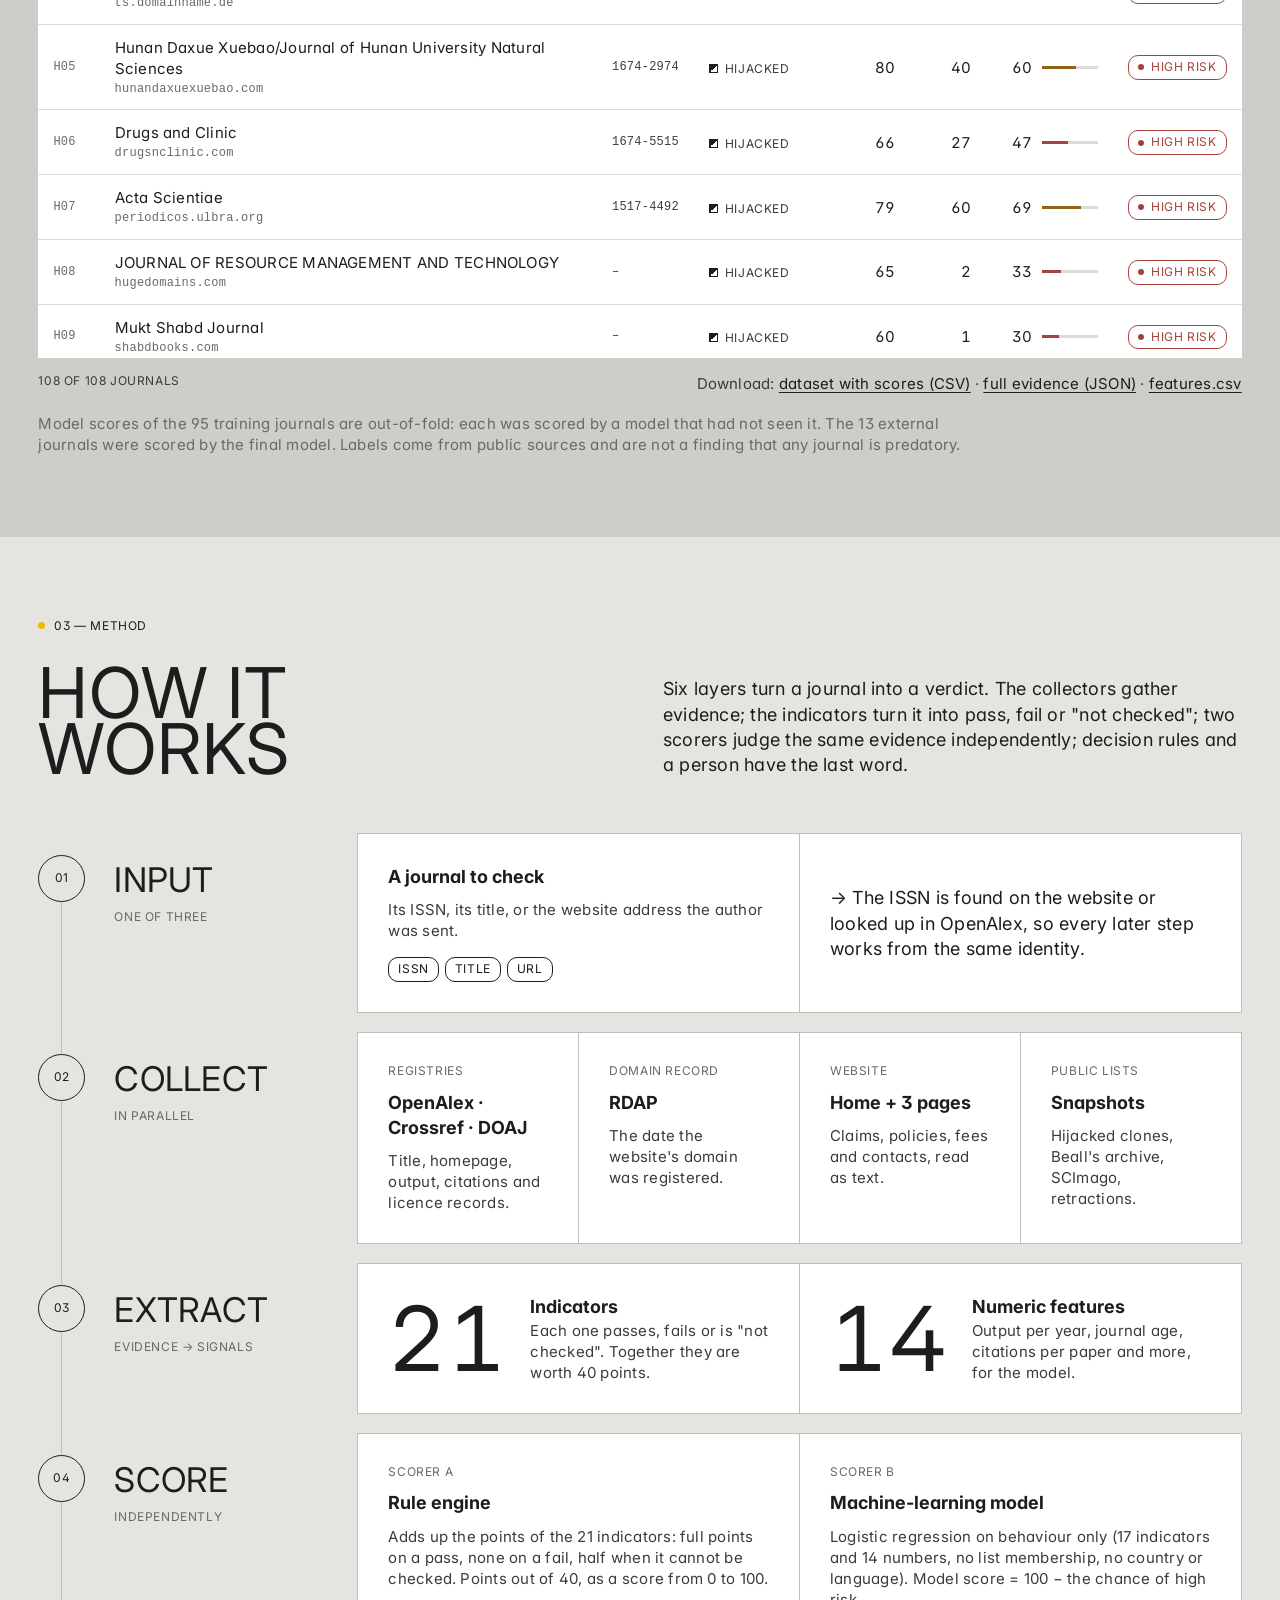
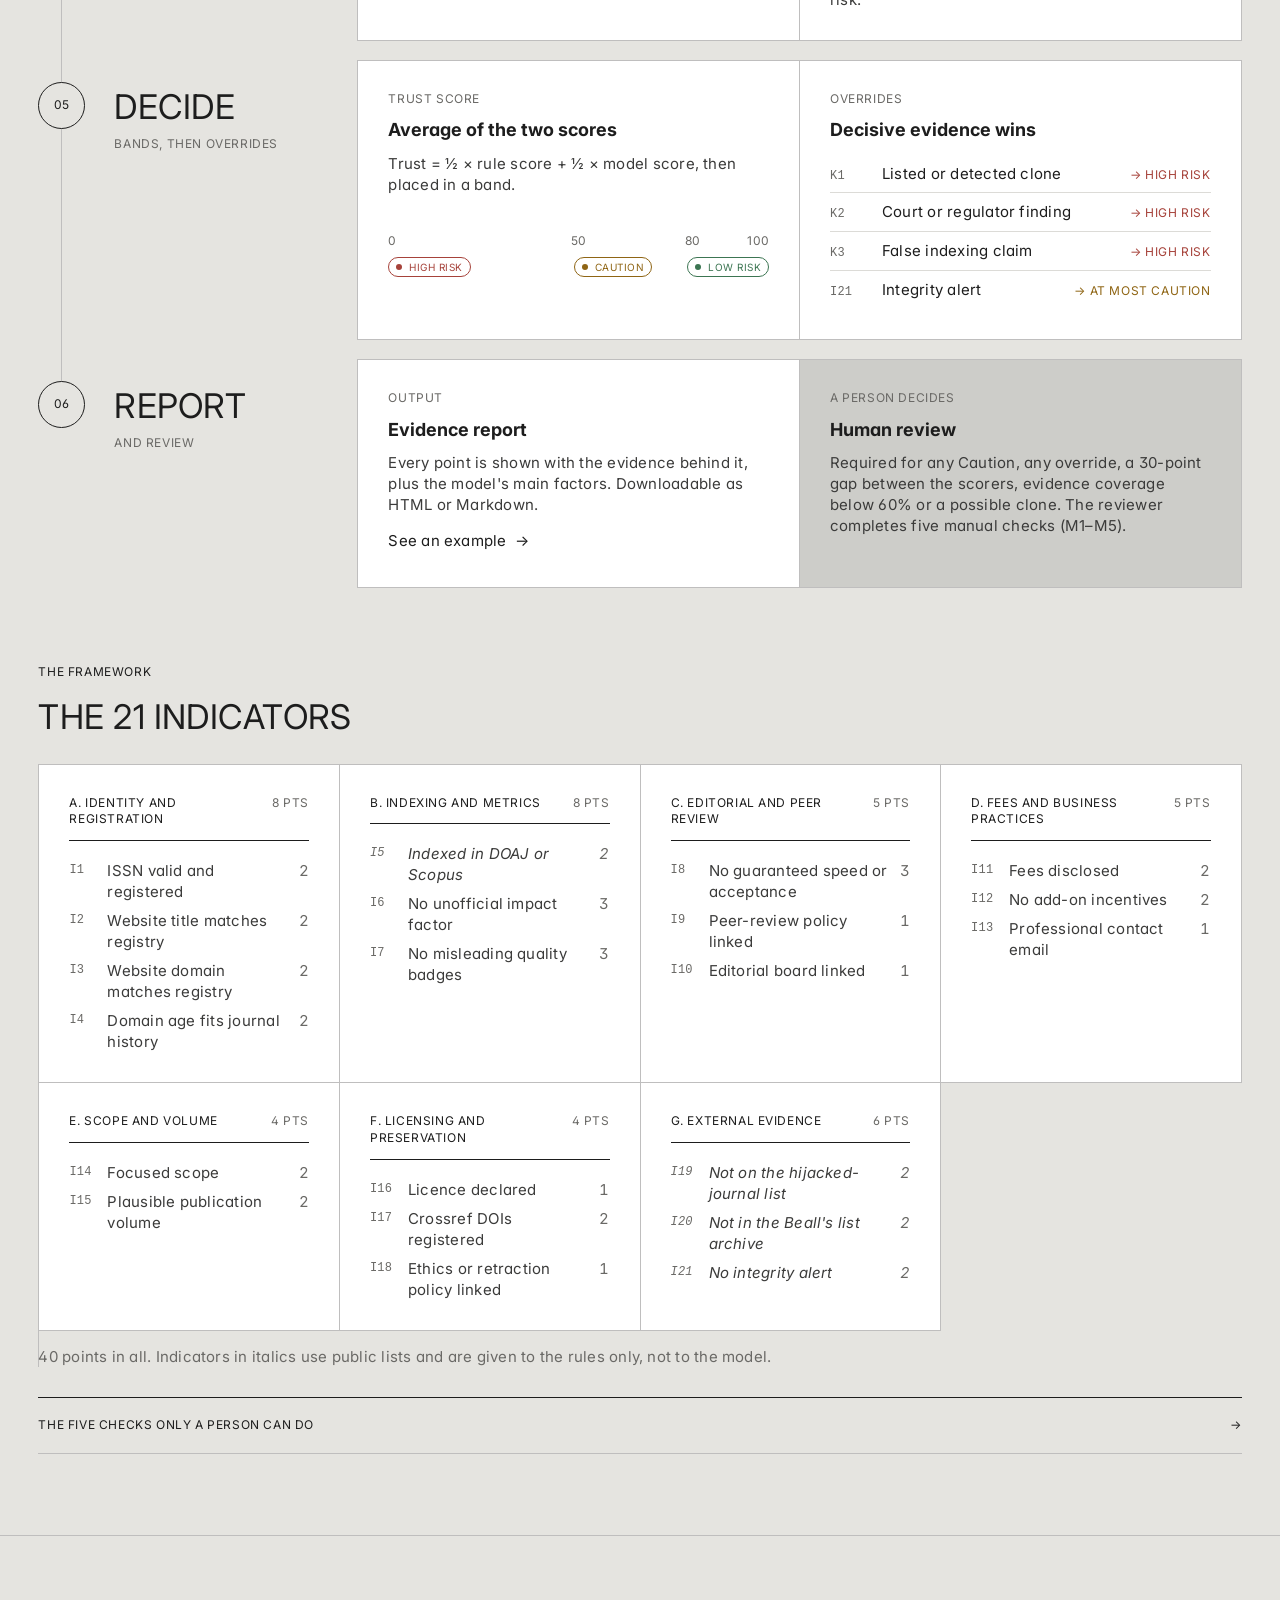
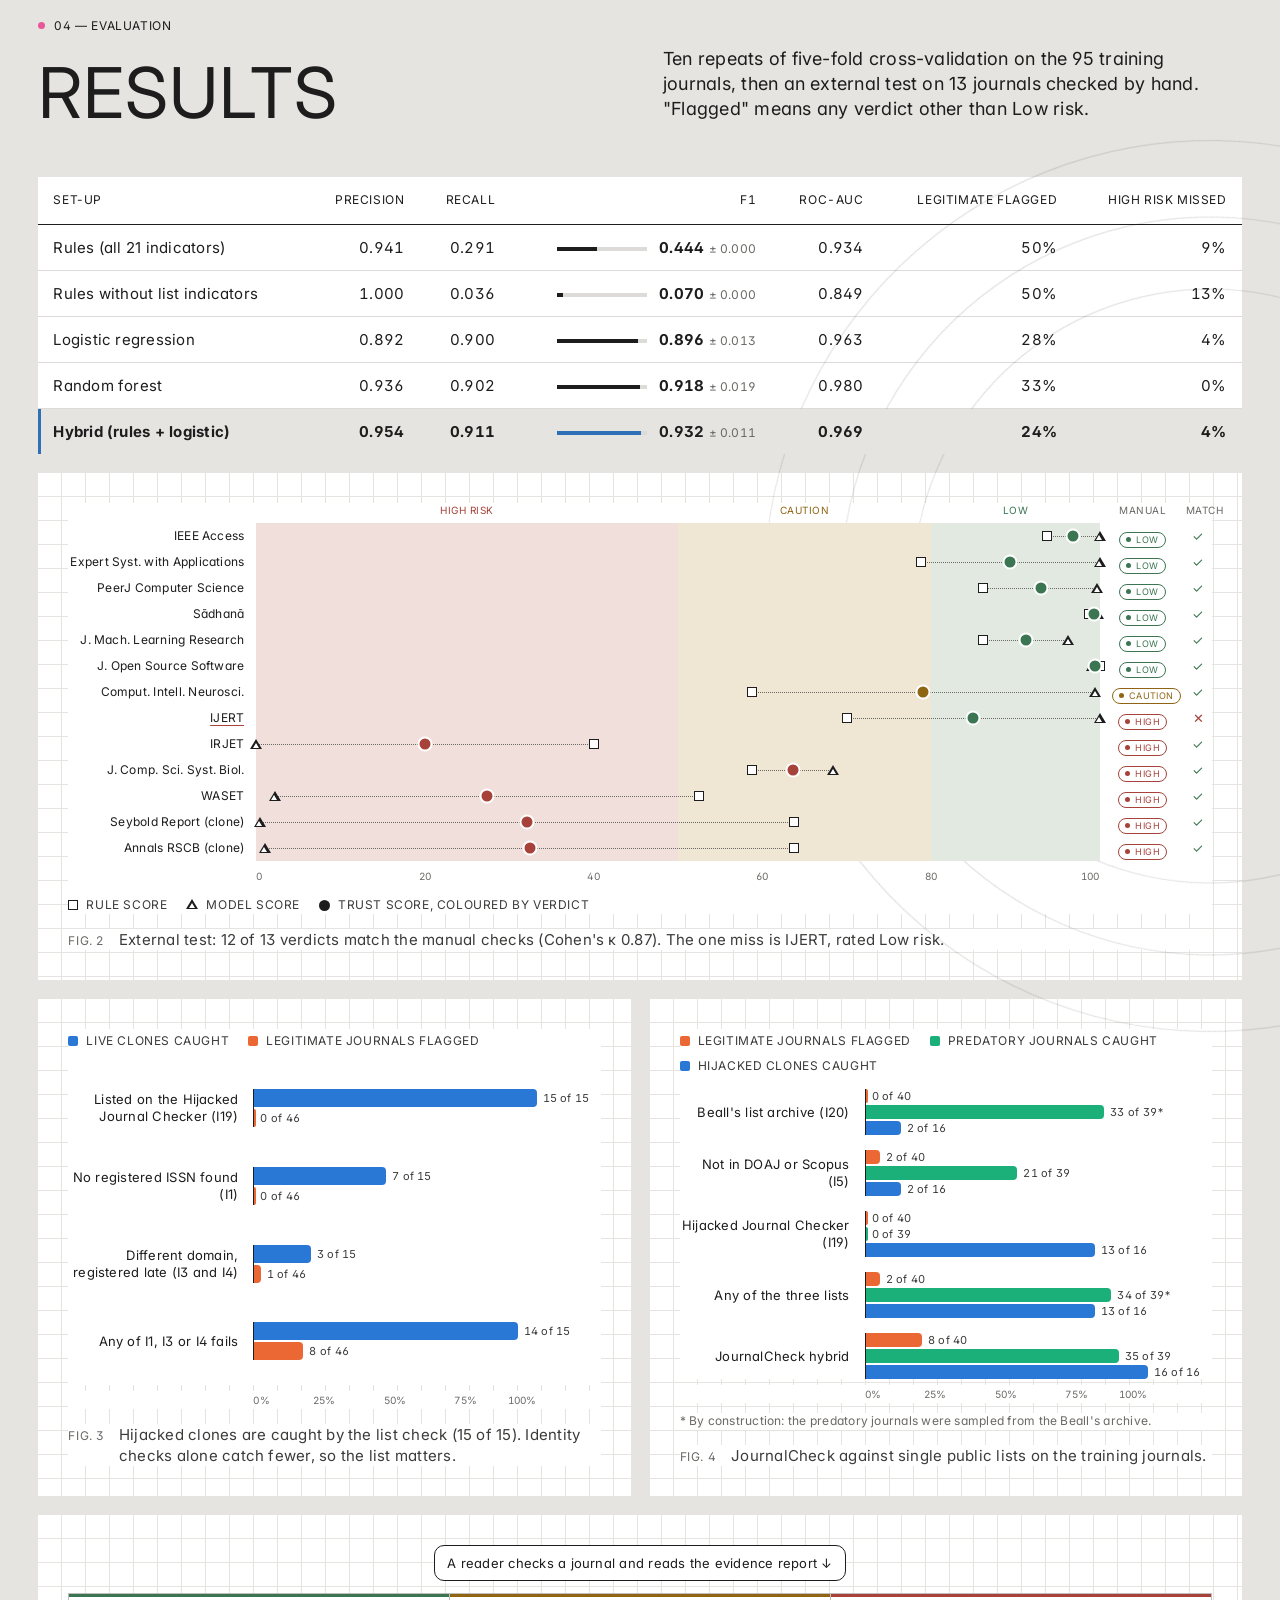
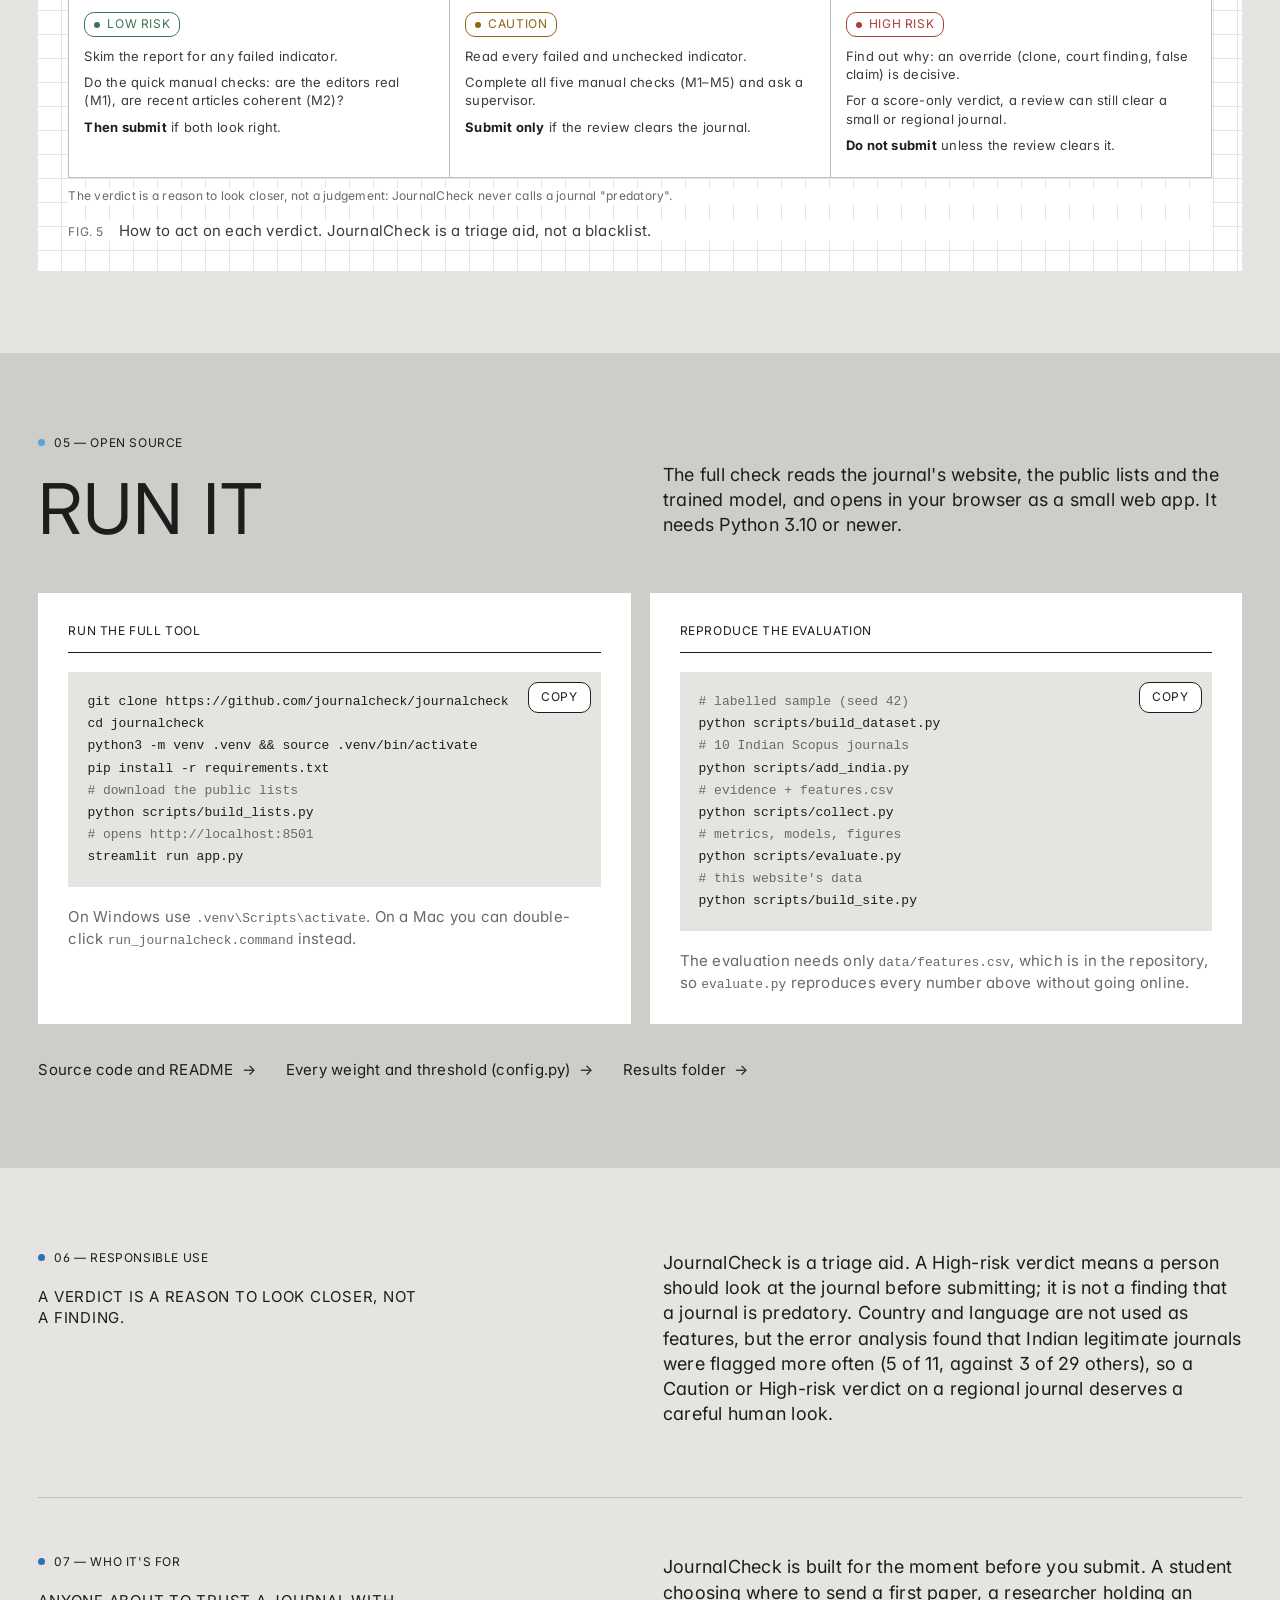
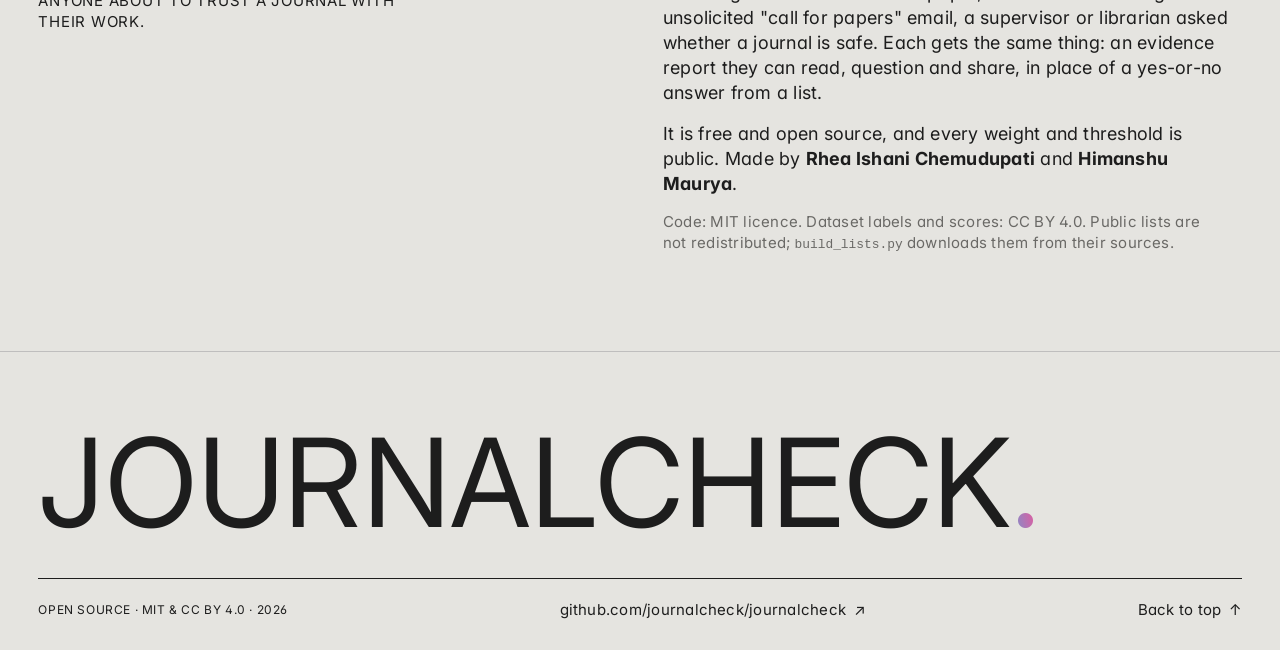
==== commit 4e8e387e: "Sticky navigation bar and colour accents from the hero sphere" ====
--- a/index.html
+++ b/index.html
@@ -10,7 +10,7 @@
 <link rel="preconnect" href="https://fonts.googleapis.com">
 <link rel="preconnect" href="https://fonts.gstatic.com" crossorigin>
 <link href="https://fonts.googleapis.com/css2?family=Inter:wght@400;500;700&display=swap" rel="stylesheet">
-<link rel="stylesheet" href="assets/style.css?v=20261104e">
+<link rel="stylesheet" href="assets/style.css?v=20261104g">
 <script>
   /* enable scroll motion only when the reader allows it; fall back to static if motion.js fails */
   if (!matchMedia("(prefers-reduced-motion: reduce)").matches && "IntersectionObserver" in window) {
@@ -430,7 +430,7 @@
 
 <footer class="foot">
   <div class="wrap">
-    <p class="foot-mark" aria-hidden="true">JournalCheck.</p>
+    <p class="foot-mark" aria-hidden="true">JournalCheck<span class="dot-mark">.</span></p>
     <div class="foot-row"><span class="label">Open source · MIT &amp; CC BY 4.0 · 2026</span><a class="ghost sm" href="https://github.com/journalcheck/journalcheck">github.com/journalcheck/journalcheck <span aria-hidden="true">↗</span></a><a class="ghost sm" href="#top">Back to top <span aria-hidden="true">↑</span></a></div>
   </div>
 </footer>
@@ -442,7 +442,7 @@
   </div>
 </dialog>
 
-<script src="assets/app.js?v=20261104e" defer></script>
-<script src="assets/motion.js?v=20261104e" defer></script>
+<script src="assets/app.js?v=20261104g" defer></script>
+<script src="assets/motion.js?v=20261104g" defer></script>
 </body>
 </html>
--- a/assets/style.css
+++ b/assets/style.css
@@ -11,6 +11,9 @@
   /* aliases the script still references */
   --navy:var(--ink); --navy-2:var(--ink); --bg-alt:var(--parchment);
   --mk-rule:#8d8c88; --mk-model:#bfbebe;
+  /* accents drawn from the hero sphere, used sparingly; green marks what is new */
+  --sun:#f2b705; --rose:#e9579b; --sky:#5aa3dc; --accent:#2f6fb5; --accent-bg:#dfe9f3;
+  --new:#2c7a57; --new-bg:#d9eadf;
   /* type */
   --font:"Inter",ui-sans-serif,system-ui,-apple-system,"Segoe UI",Roboto,sans-serif;
   --mono:ui-monospace,SFMono-Regular,Menlo,Consolas,monospace;
@@ -19,7 +22,7 @@
   --max:1400px; --pad:clamp(20px,3vw,46px); --gap:19px; --sec:clamp(56px,6.4vw,96px); --r:10px;
 }
 *{box-sizing:border-box}
-html{scroll-behavior:smooth;scroll-padding-top:24px}
+html{scroll-behavior:smooth;scroll-padding-top:76px}
 body{margin:0;font-family:var(--font);color:var(--ink);background:var(--parchment);font-size:var(--t-body);line-height:1.4;letter-spacing:.013em;-webkit-font-smoothing:antialiased;font-feature-settings:"ss01","cv11"}
 a{color:var(--ink);text-decoration-thickness:1px;text-underline-offset:3px}
 img{max-width:100%;height:auto;display:block}
@@ -47,8 +50,10 @@
 .btn{font:inherit}
 
 /* top bar — not sticky, minimal */
-.topbar{position:relative;z-index:5}
-.topbar-in{display:flex;align-items:center;justify-content:space-between;gap:24px;padding-top:30px;padding-bottom:15px}
+.topbar{position:sticky;top:0;z-index:40;background:rgba(229,228,224,.86);-webkit-backdrop-filter:saturate(1.4) blur(12px);backdrop-filter:saturate(1.4) blur(12px);border-bottom:1px solid transparent;transition:border-color .3s,background .3s}
+body.scrolled .topbar{border-bottom-color:var(--line)}
+.topbar-in{display:flex;align-items:center;justify-content:space-between;gap:24px;padding-top:19px;padding-bottom:17px;transition:padding .3s}
+body.scrolled .topbar-in{padding-top:13px;padding-bottom:13px}
 .brand{font-size:var(--t-caption);font-weight:700;text-transform:uppercase;letter-spacing:.05em;text-decoration:none;color:var(--ink);white-space:nowrap}
 .nav{display:flex;gap:30px;overflow-x:auto;scrollbar-width:none}.nav::-webkit-scrollbar{display:none}
 .nav a{font-size:var(--t-caption);text-transform:uppercase;letter-spacing:.05em;text-decoration:none;color:var(--ink);white-space:nowrap;padding:5px 0;border-radius:var(--r)}
@@ -298,7 +303,8 @@
   .search{margin-left:0}
 }
 @media (max-width:640px){
-  .nav a:not(.gh){display:none}
+  .topbar-in{gap:15px}
+  .nav{gap:19px;-webkit-mask-image:linear-gradient(90deg,#000 85%,transparent);mask-image:linear-gradient(90deg,#000 85%,transparent);padding-right:24px}
   .display{font-size:clamp(44px,13vw,64px)}
   .sphere-wrap{width:78vw;right:-22vw;top:90px}
   .stat{min-height:160px;padding:19px}
@@ -334,7 +340,7 @@
 .pipe-row+.pipe-row{margin-top:var(--gap)}
 .pipe-step{padding:30px 0 30px 76px;position:relative}
 .pipe-n{position:absolute;left:0;top:22px;width:47px;height:47px;border-radius:50%;border:1px solid var(--ink);background:var(--parchment);display:grid;place-items:center;font-size:var(--t-caption);letter-spacing:.05em;transition:background .5s,color .5s}
-.pipe-row.lit .pipe-n{background:var(--ink);color:var(--parchment)}
+.pipe-row.lit .pipe-n{background:var(--accent);border-color:var(--accent);color:#fff}
 .pipe-step h3{font-size:var(--t-sub);line-height:1;text-transform:uppercase;margin-bottom:12px}
 .pipe-step .label{color:var(--muted)}
 .pipe-cells{display:grid;gap:1px;background:var(--line);border:1px solid var(--line)}
@@ -372,7 +378,7 @@
 .mtable tr.best .mbar i{background:var(--ink)}
 
 /* scroll progress */
-.progress{position:fixed;left:0;top:0;height:2px;width:100%;background:var(--ink);transform-origin:left;transform:scaleX(0);z-index:50;pointer-events:none}
+.progress{position:fixed;left:0;top:0;height:2px;width:100%;background:linear-gradient(90deg,var(--sun),var(--rose) 45%,var(--sky));transform-origin:left;transform:scaleX(0);z-index:50;pointer-events:none}
 
 /* ─── motion (only when JS + motion allowed) ─── */
 @keyframes sphere-spin{to{transform:rotate(360deg)}}
@@ -564,3 +570,21 @@
 @media (max-width:1100px){.gallery{grid-template-columns:1fr}.chart .hb{flex:none}}
 .hc-head .label{white-space:nowrap}
 @media (max-width:640px){.itable th,.itable td{padding:8px 8px}.r-itable{overflow-x:auto}.itable .ev{min-width:0}}
+
+/* colour accents (sparing; from the sphere) */
+.brand .dot-mark,.foot-mark .dot-mark{background:linear-gradient(255deg,var(--sun),var(--rose) 45%,var(--sky));-webkit-background-clip:text;background-clip:text;color:transparent}
+.sec-head .label::before,.intro-l .label::before{content:"";display:inline-block;width:7px;height:7px;border-radius:50%;margin-right:9px;vertical-align:1px;background:var(--accent)}
+#dataset .sec-head .label::before{background:var(--rose)}
+#how .sec-head .label::before{background:var(--sun)}
+#results .sec-head .label::before{background:var(--rose)}
+#run .sec-head .label::before{background:var(--sky)}
+a:hover{color:var(--accent)}
+.ghost:hover{color:var(--accent)}
+.nav a:hover{color:var(--accent)}
+.mtable tr.best td:first-child{box-shadow:inset 3px 0 0 var(--accent)}
+.mtable tr.best .mbar i{background:var(--accent)}
+.pill.solid{background:var(--ink)}
+.pill.solid:hover{background:var(--accent);border-color:var(--accent);color:#fff}
+.copy.done{background:var(--new);border-color:var(--new);color:#fff}
+.seg button[aria-pressed="true"]{background:var(--ink)}
+.examples button:hover{color:var(--accent);border-bottom-color:var(--accent)}
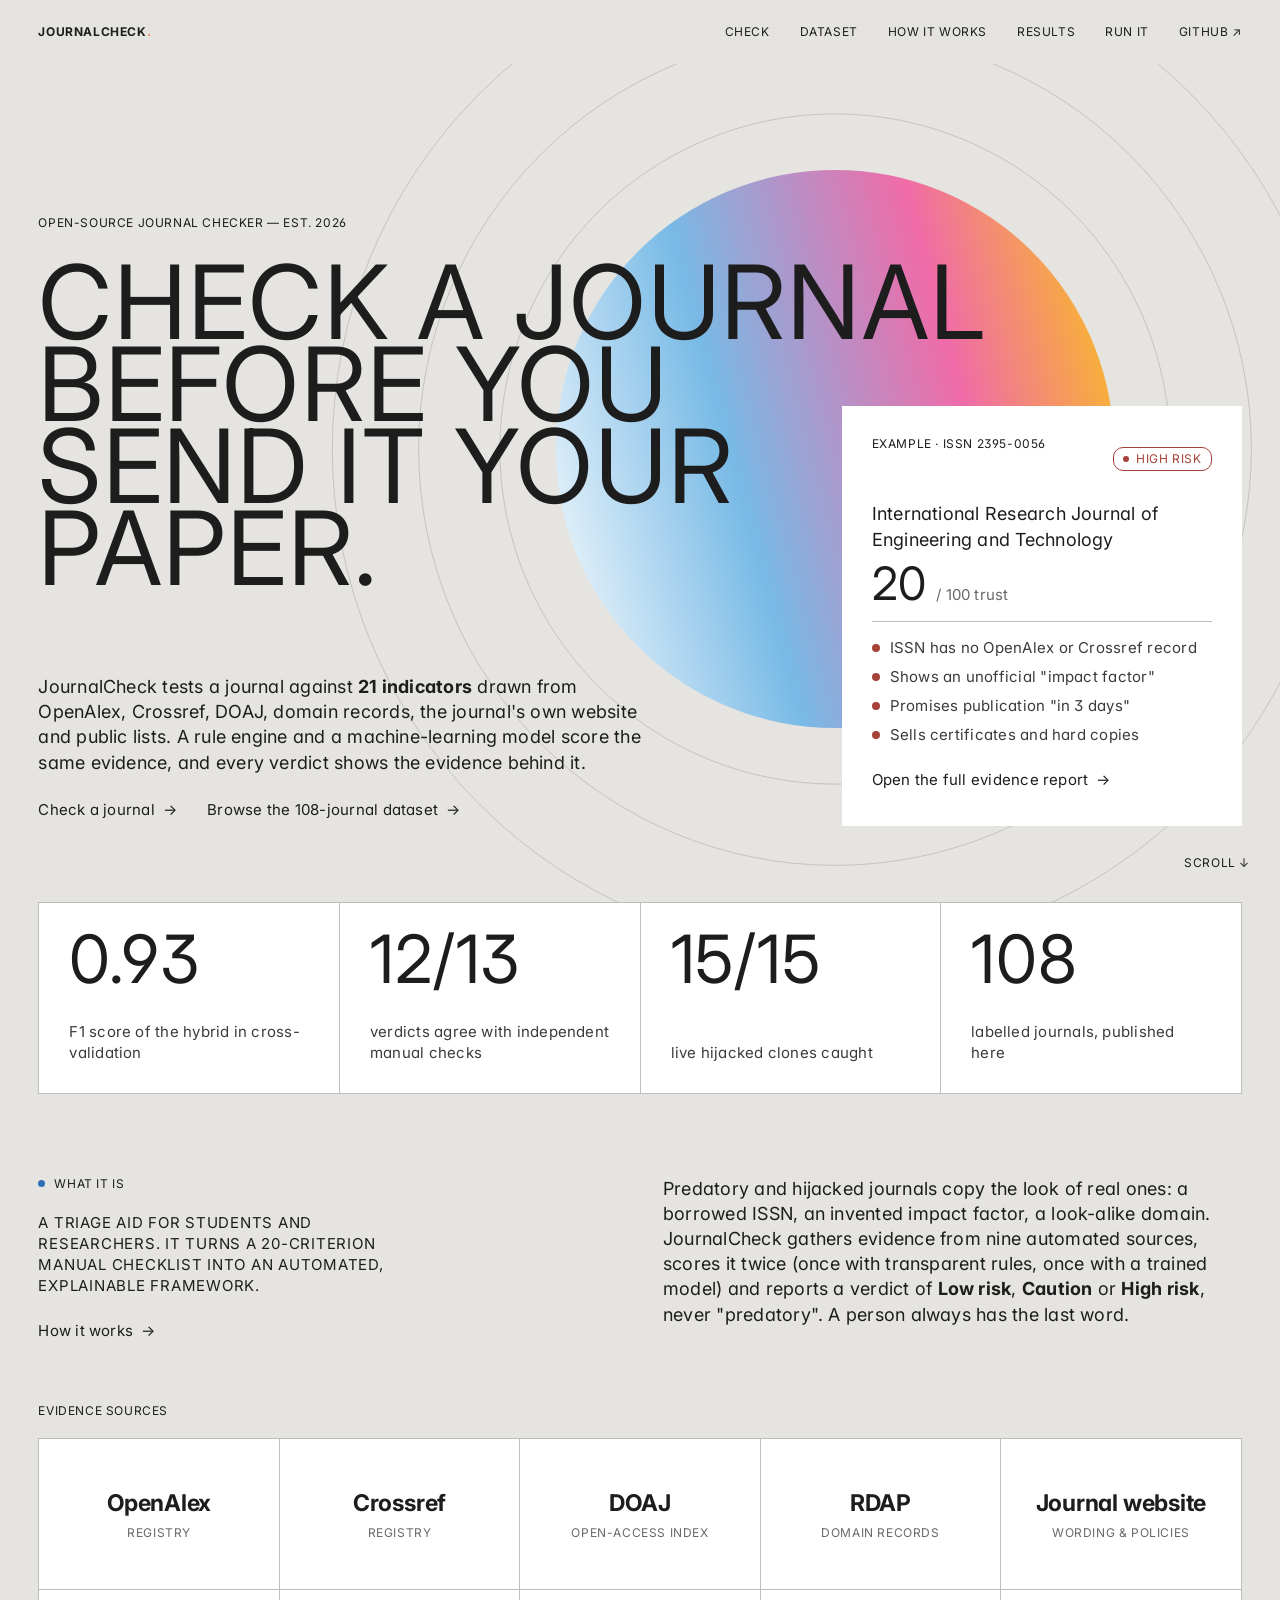
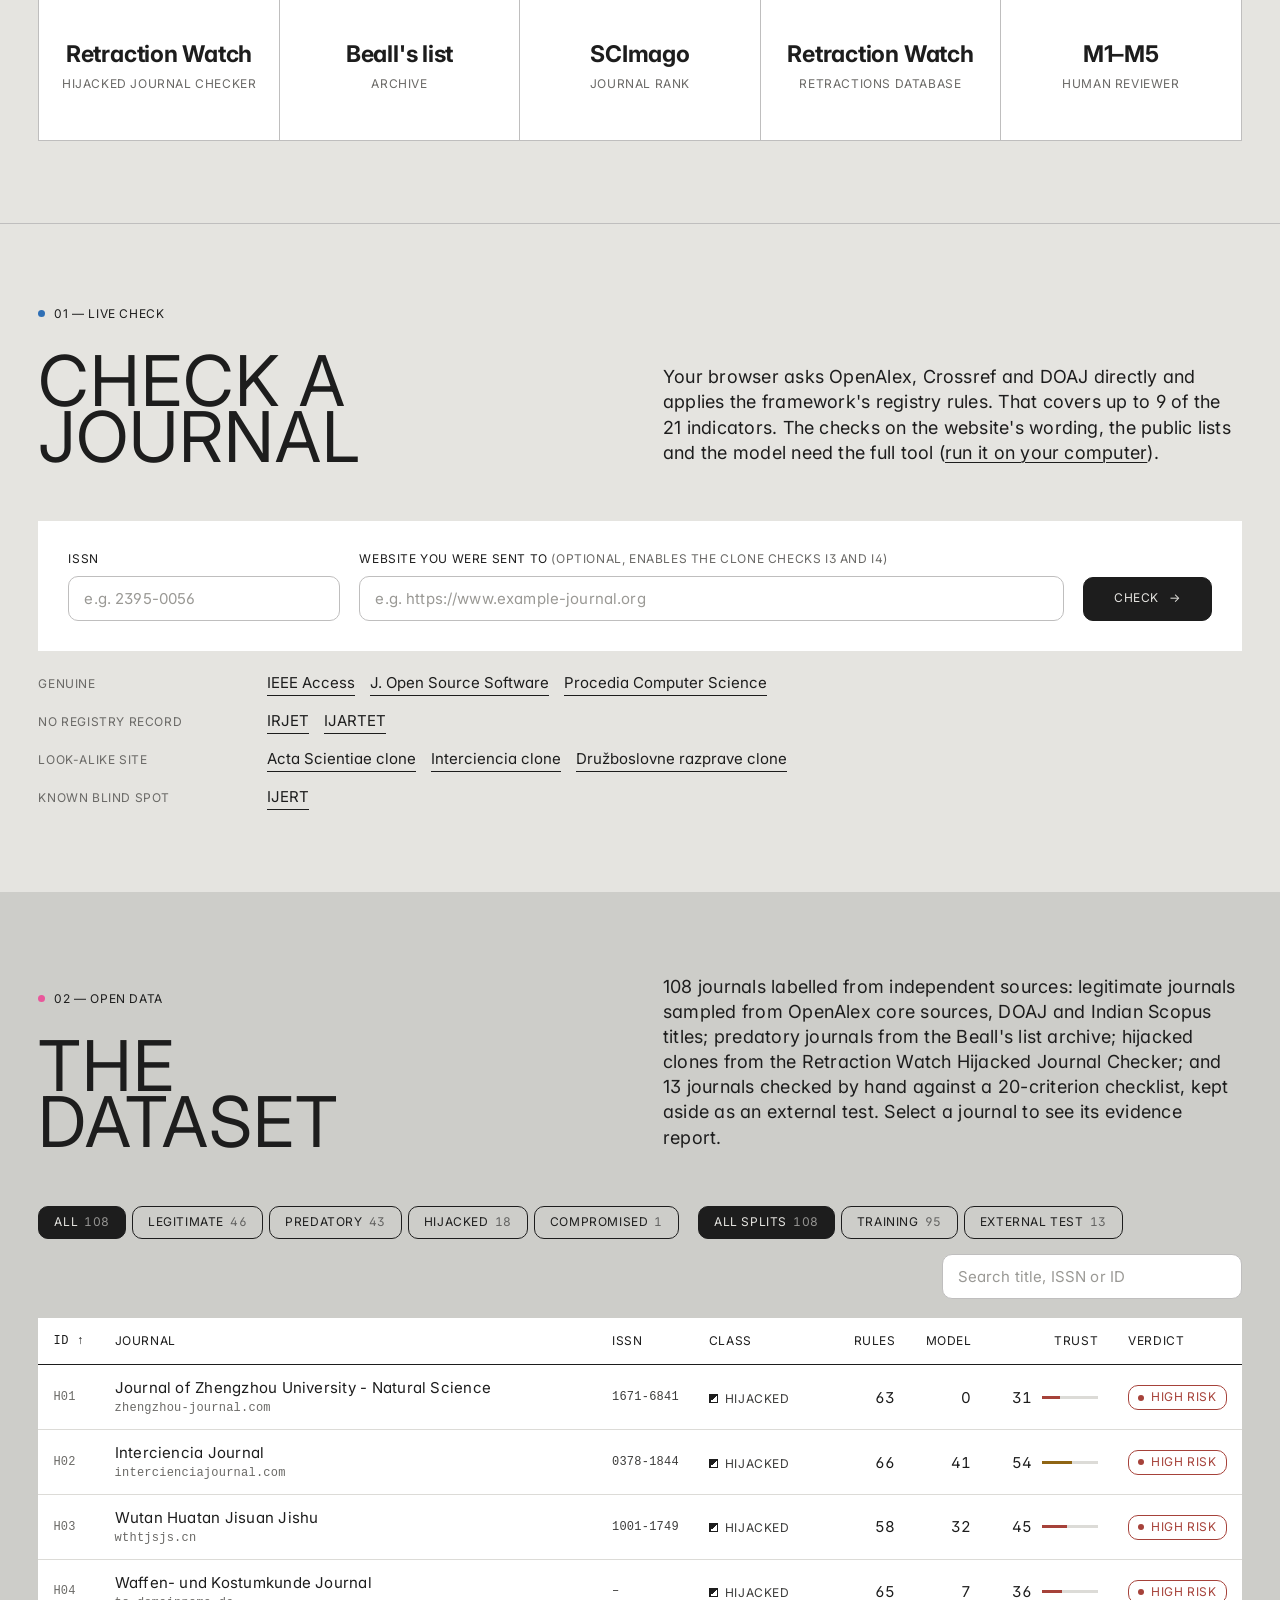
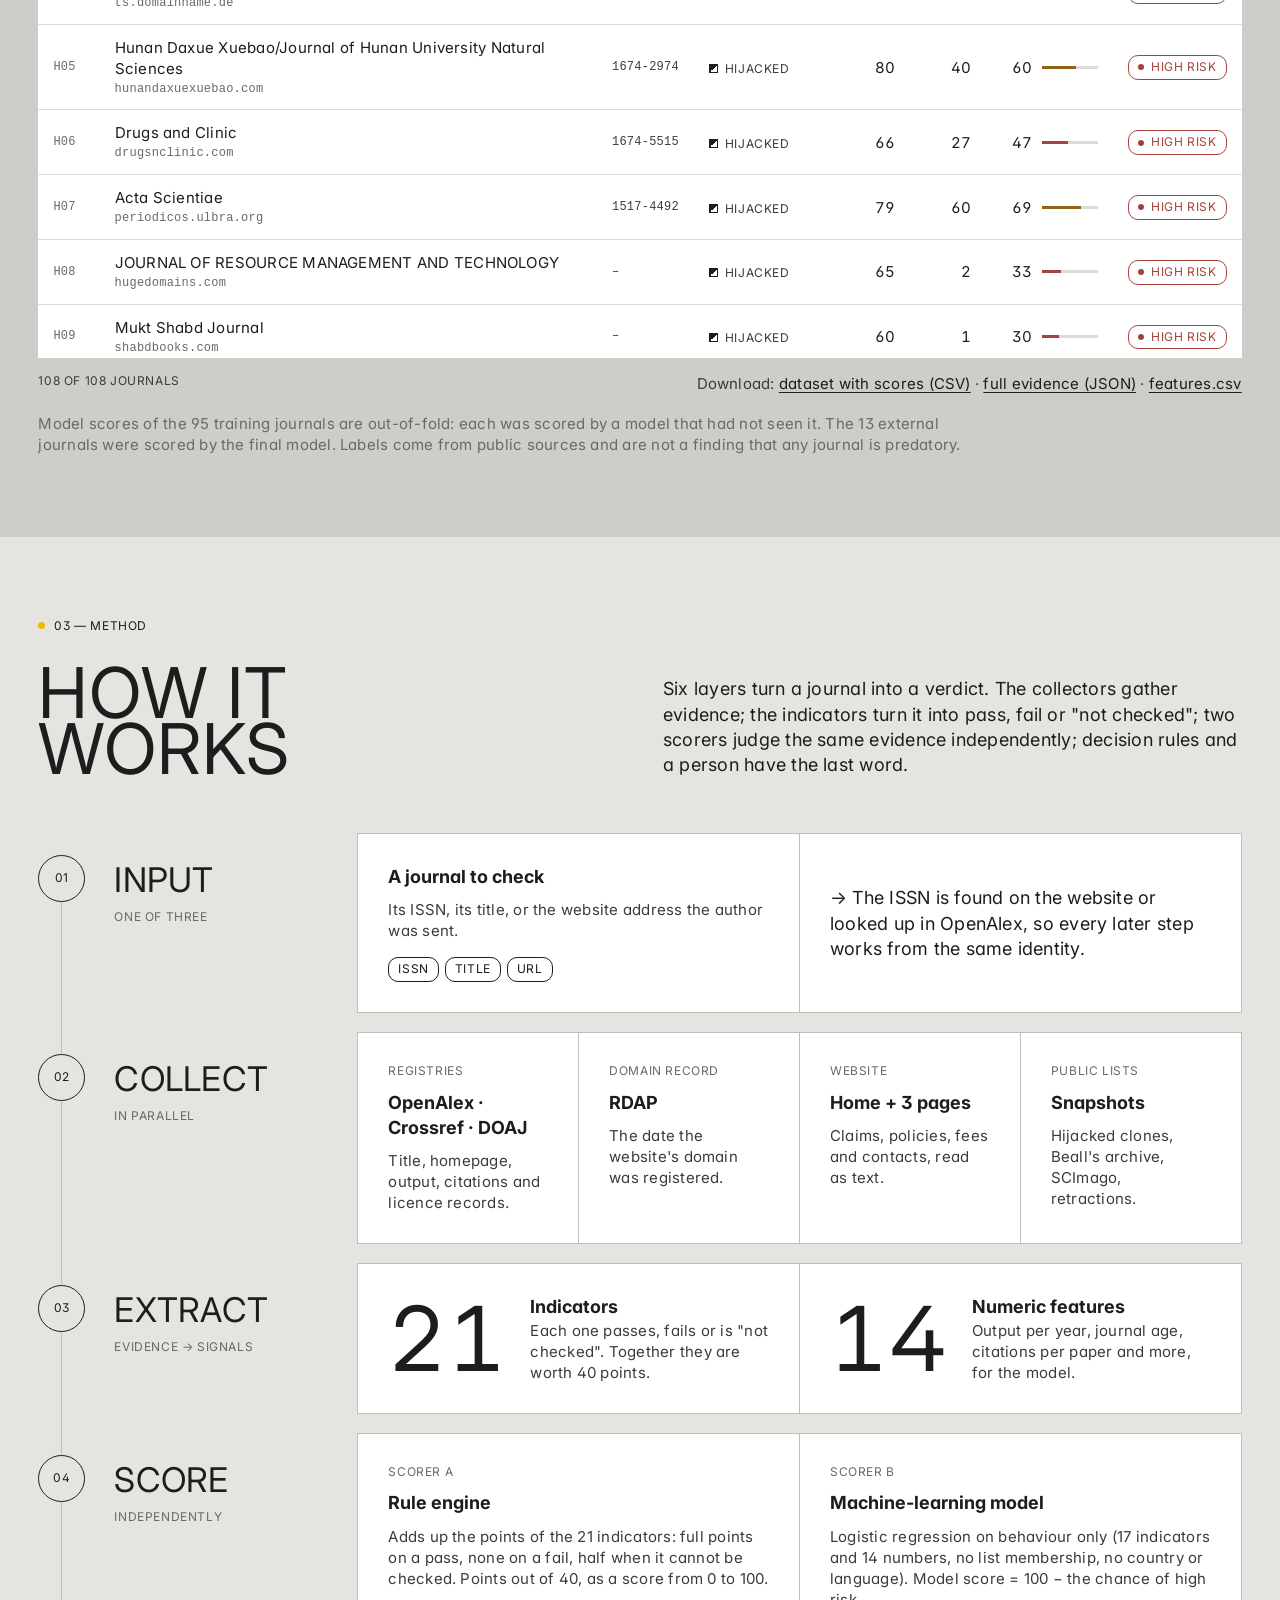
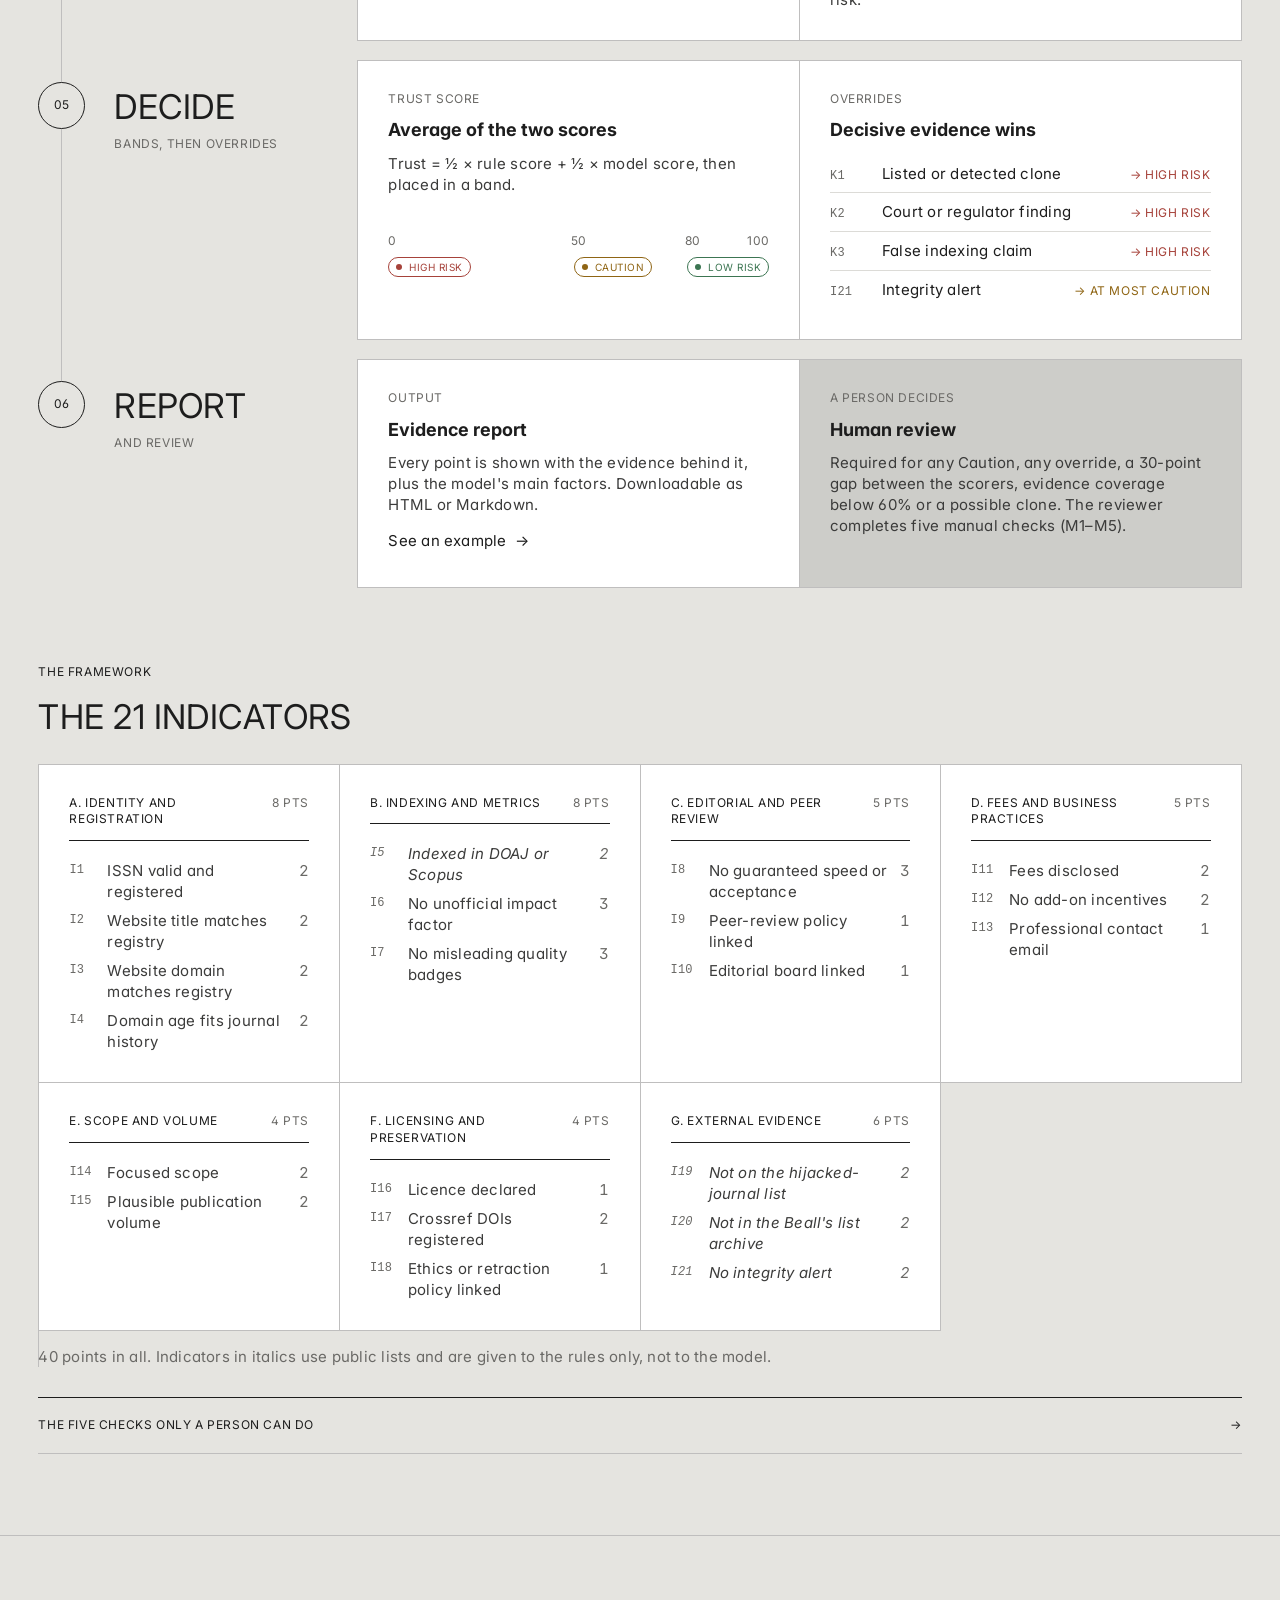
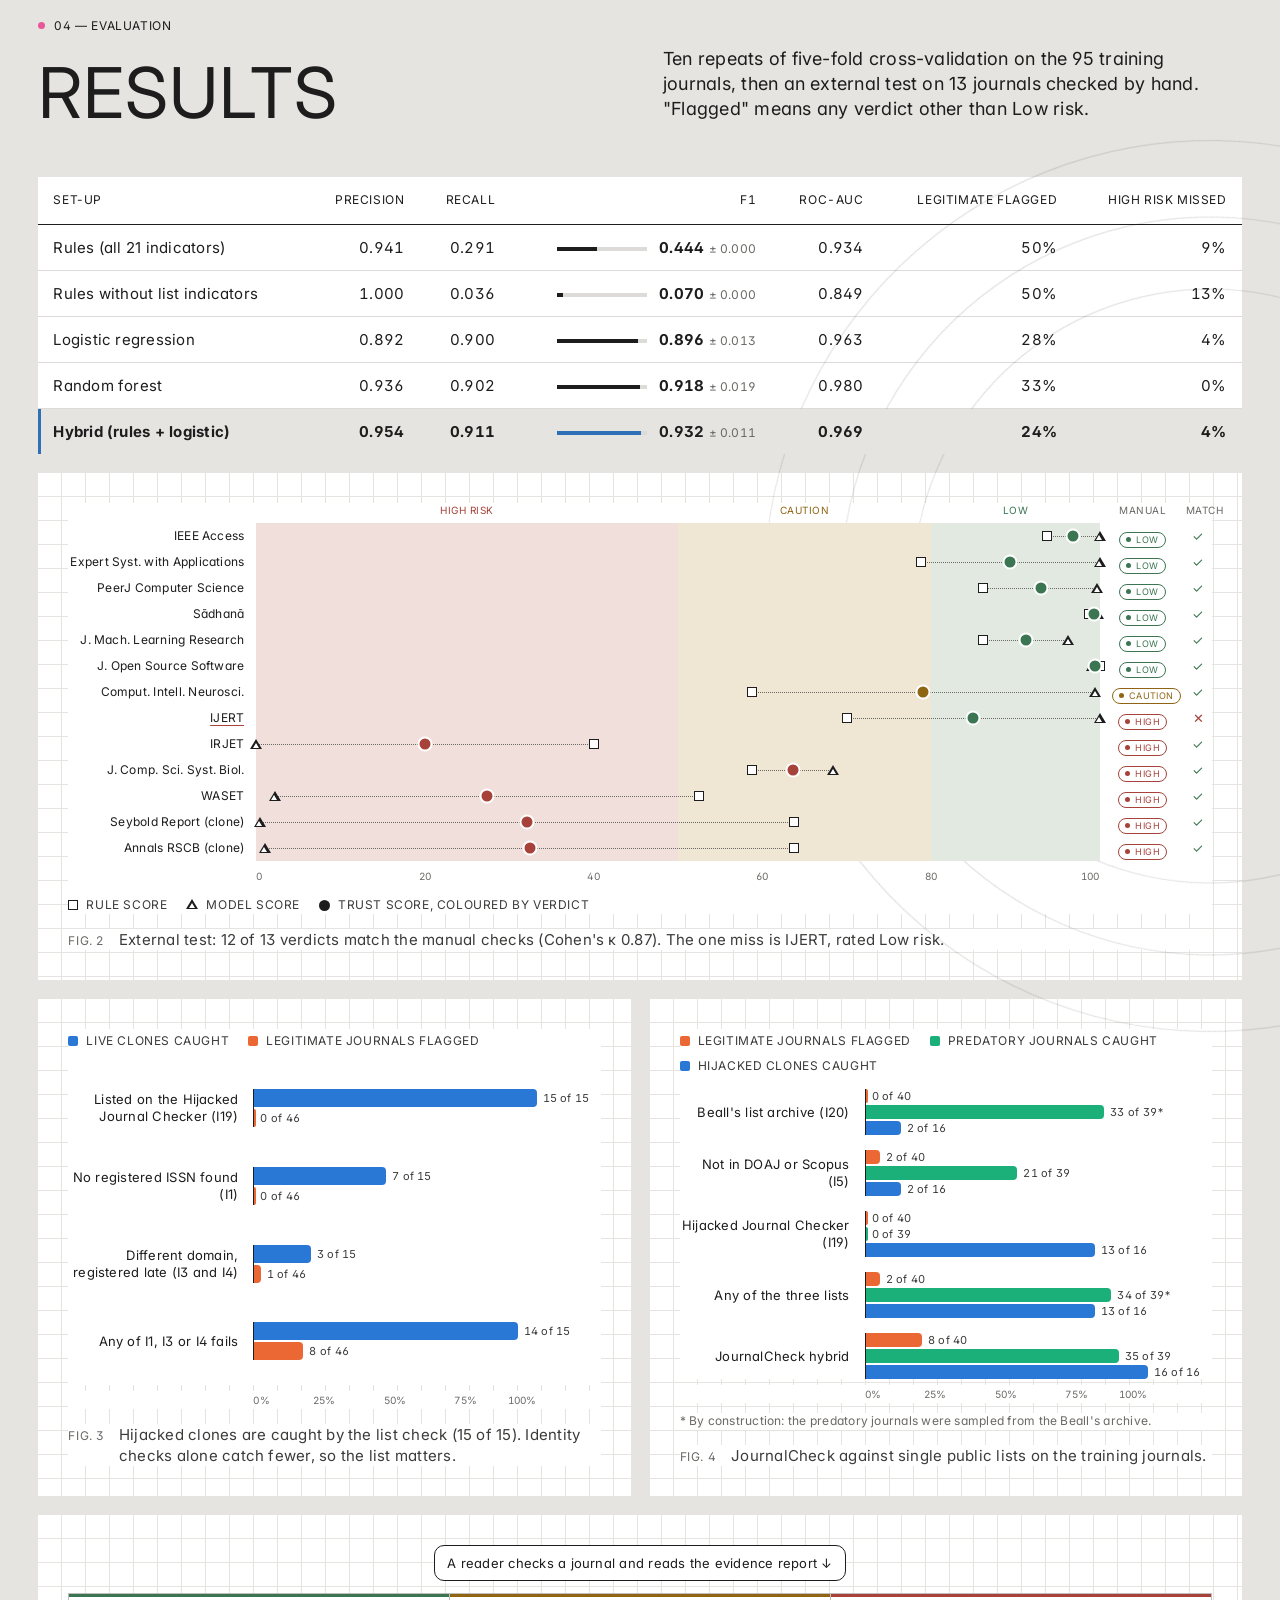
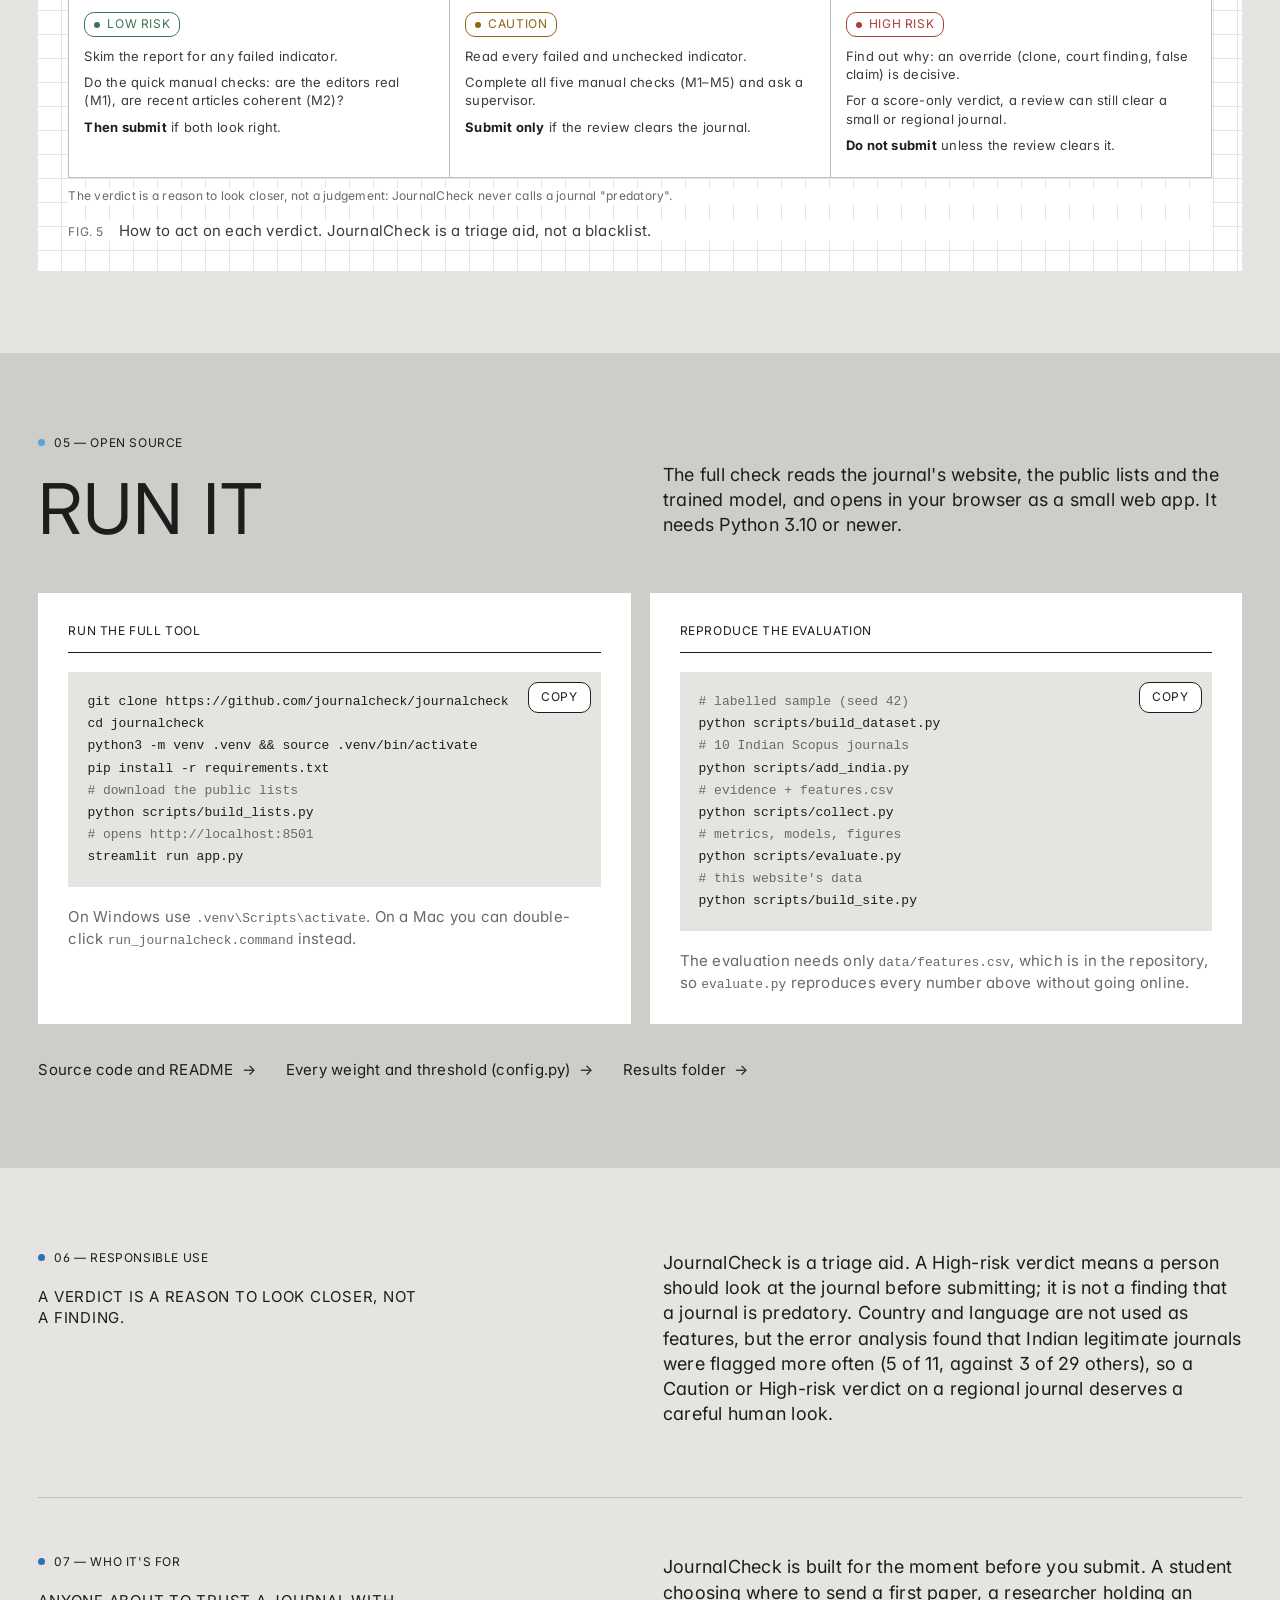
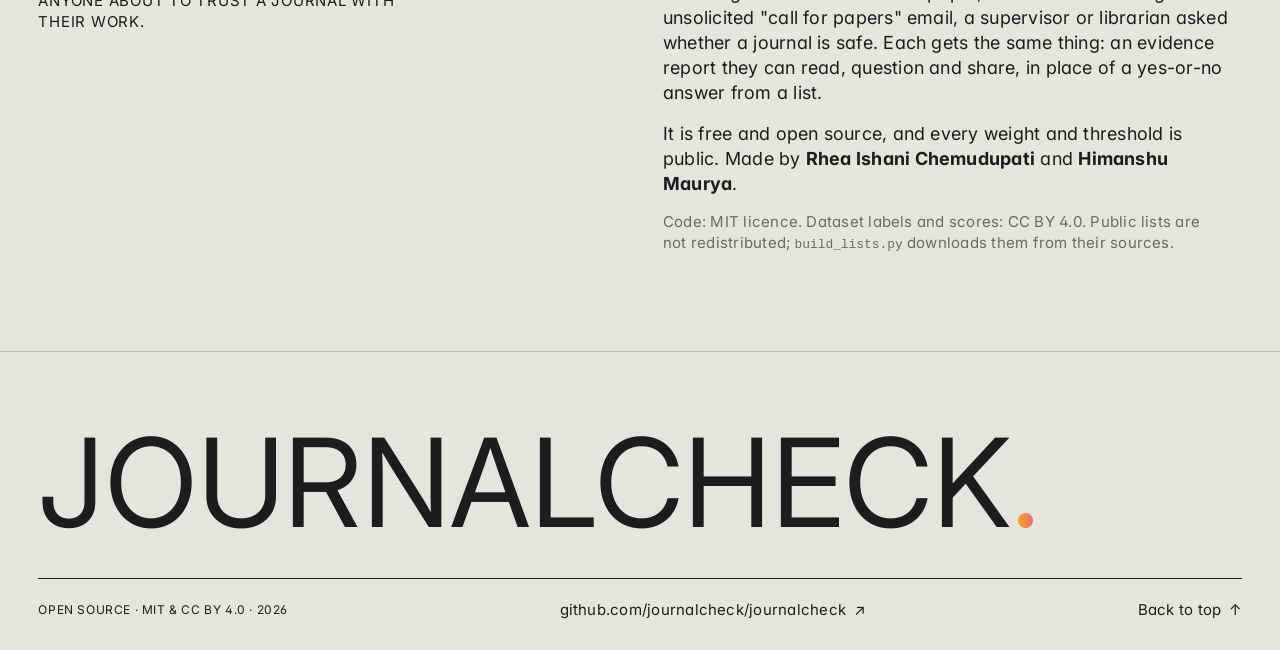
==== commit 0187f929: "Animate the gradient dot in the logo and footer wordmark" ====
--- a/index.html
+++ b/index.html
@@ -10,7 +10,7 @@
 <link rel="preconnect" href="https://fonts.googleapis.com">
 <link rel="preconnect" href="https://fonts.gstatic.com" crossorigin>
 <link href="https://fonts.googleapis.com/css2?family=Inter:wght@400;500;700&display=swap" rel="stylesheet">
-<link rel="stylesheet" href="assets/style.css?v=20261104g">
+<link rel="stylesheet" href="assets/style.css?v=20261104h">
 <script>
   /* enable scroll motion only when the reader allows it; fall back to static if motion.js fails */
   if (!matchMedia("(prefers-reduced-motion: reduce)").matches && "IntersectionObserver" in window) {
@@ -442,7 +442,7 @@
   </div>
 </dialog>
 
-<script src="assets/app.js?v=20261104g" defer></script>
-<script src="assets/motion.js?v=20261104g" defer></script>
+<script src="assets/app.js?v=20261104h" defer></script>
+<script src="assets/motion.js?v=20261104h" defer></script>
 </body>
 </html>
--- a/assets/style.css
+++ b/assets/style.css
@@ -572,7 +572,16 @@
 @media (max-width:640px){.itable th,.itable td{padding:8px 8px}.r-itable{overflow-x:auto}.itable .ev{min-width:0}}
 
 /* colour accents (sparing; from the sphere) */
-.brand .dot-mark,.foot-mark .dot-mark{background:linear-gradient(255deg,var(--sun),var(--rose) 45%,var(--sky));-webkit-background-clip:text;background-clip:text;color:transparent}
+.brand .dot-mark,.foot-mark .dot-mark{display:inline-block;background:linear-gradient(90deg,var(--sun),var(--rose),var(--sky),var(--rose),var(--sun));background-size:400% 100%;background-position:0 0;-webkit-background-clip:text;background-clip:text;color:transparent}
+/* the dot: colours flow through the sphere's palette; the footer dot drops in with a small bounce */
+@keyframes dot-flow{to{background-position:400% 0}}
+@keyframes dot-drop{0%{transform:translateY(-.9em) scale(.3);opacity:0}60%{transform:translateY(.06em) scale(1.08);opacity:1}100%{transform:none;opacity:1}}
+@keyframes dot-beat{0%,100%{transform:none}50%{transform:scale(1.35)}}
+.motion .brand .dot-mark{animation:dot-flow 6s linear infinite}
+.motion .brand:hover .dot-mark{animation:dot-flow 1.6s linear infinite,dot-beat .8s ease-in-out infinite}
+.motion .foot-mark .dot-mark{animation:dot-flow 6s linear infinite;opacity:0}
+.motion .foot-mark.in .dot-mark{animation:dot-flow 6s linear infinite,dot-drop .9s cubic-bezier(.3,1.4,.5,1) .9s both}
+@media (prefers-reduced-motion:reduce){.brand .dot-mark,.foot-mark .dot-mark{animation:none!important;opacity:1!important}}
 .sec-head .label::before,.intro-l .label::before{content:"";display:inline-block;width:7px;height:7px;border-radius:50%;margin-right:9px;vertical-align:1px;background:var(--accent)}
 #dataset .sec-head .label::before{background:var(--rose)}
 #how .sec-head .label::before{background:var(--sun)}
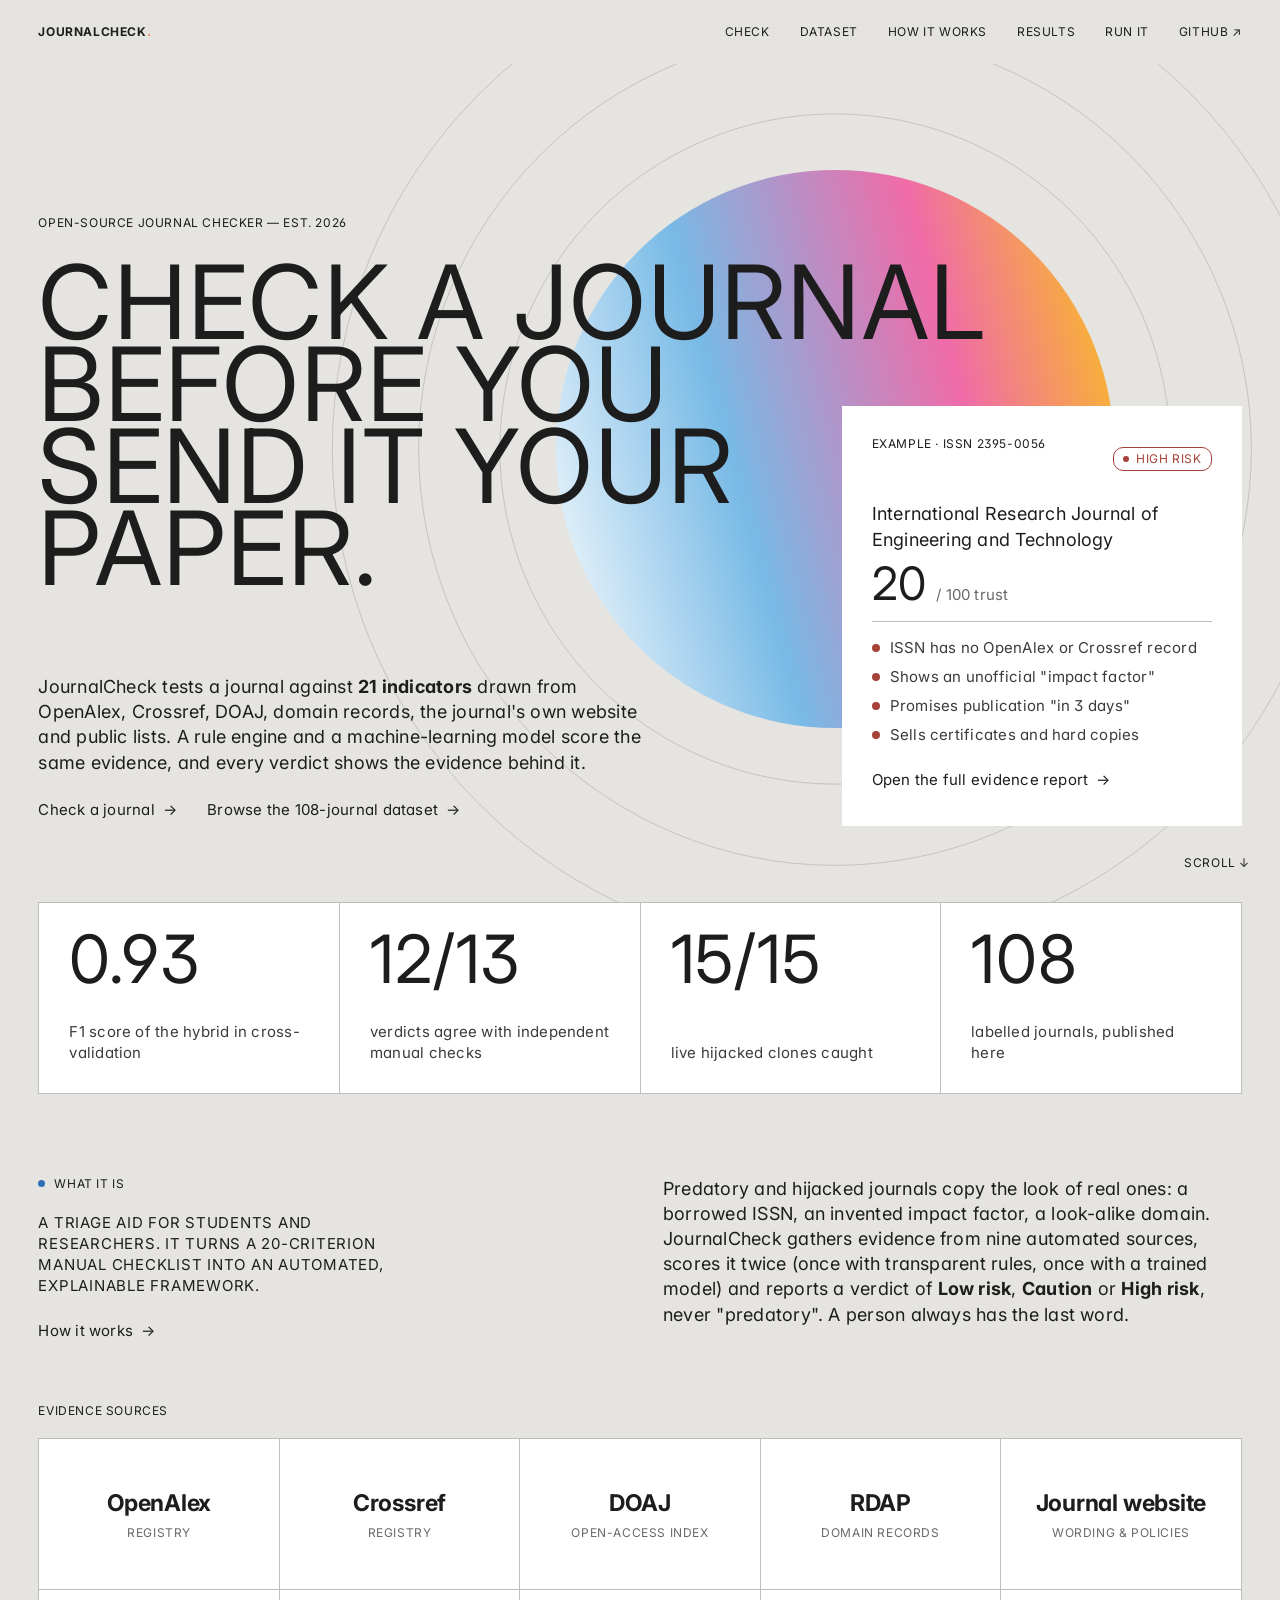
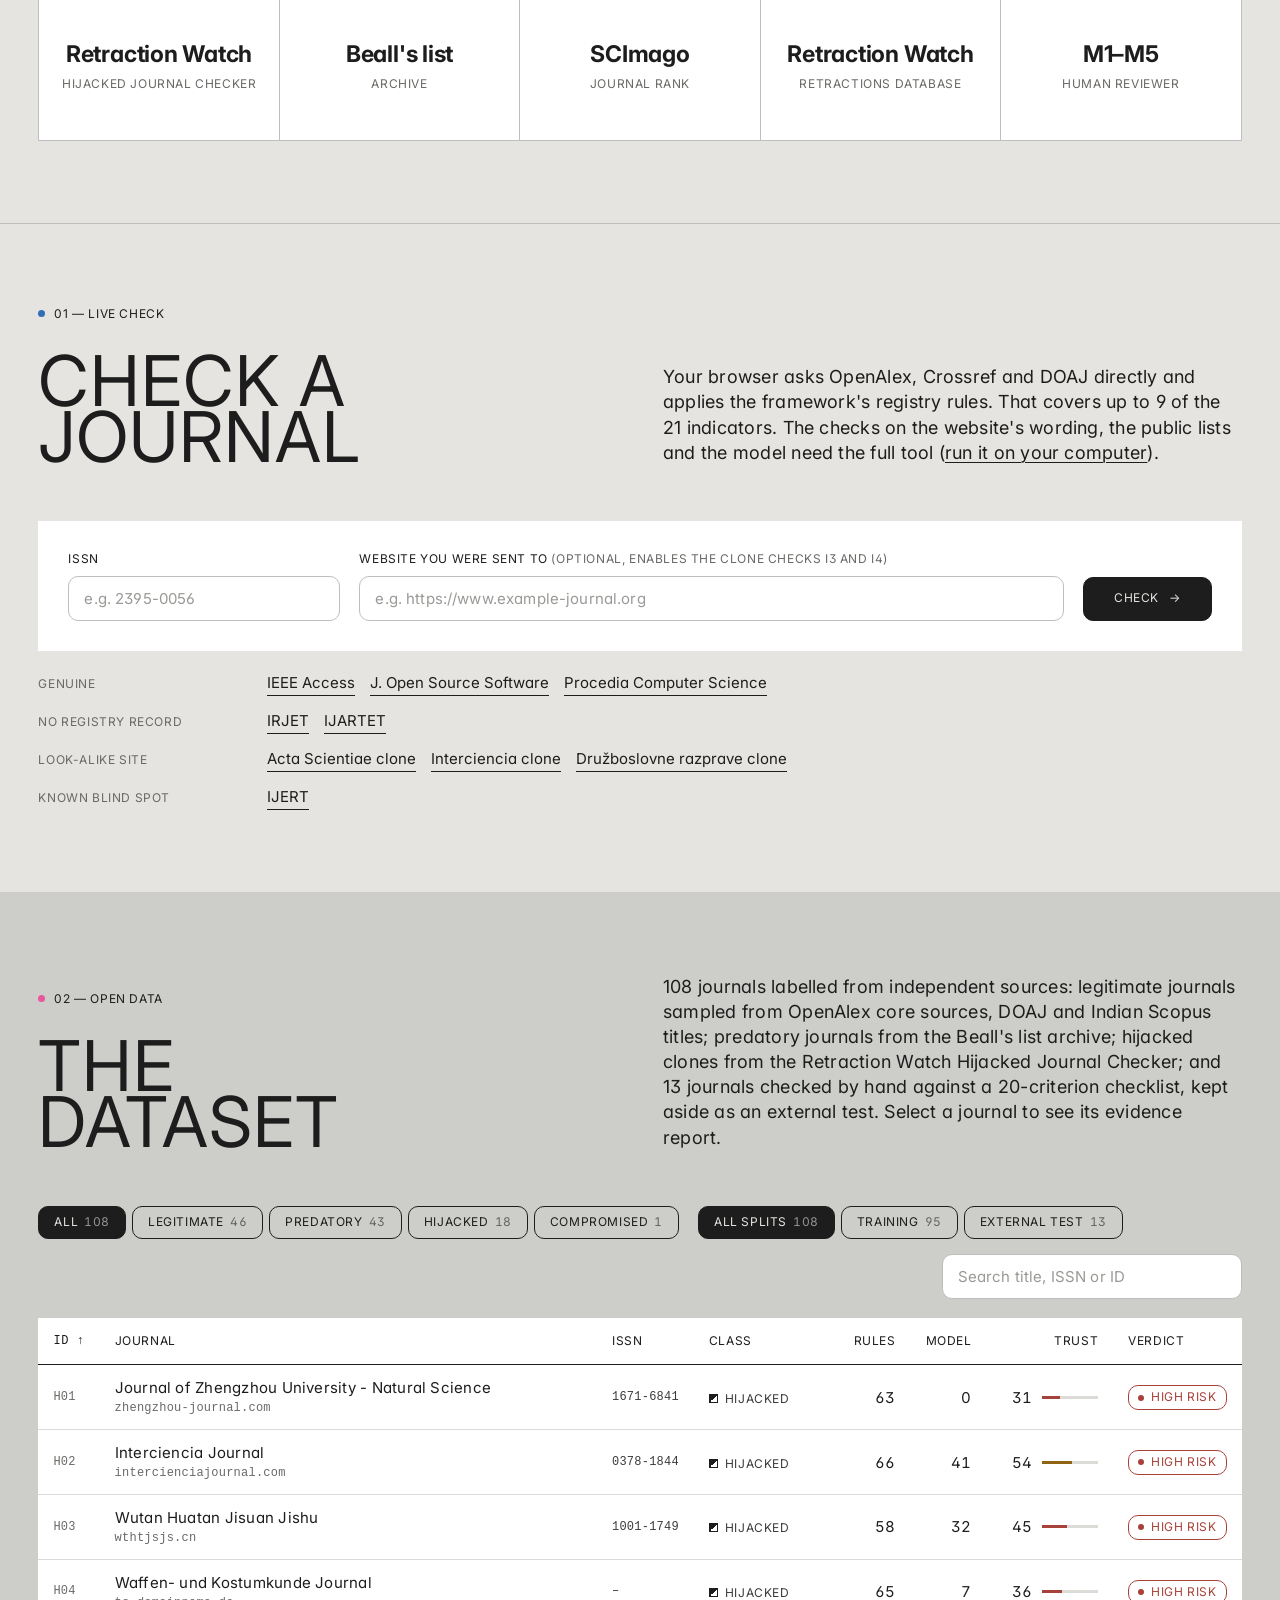
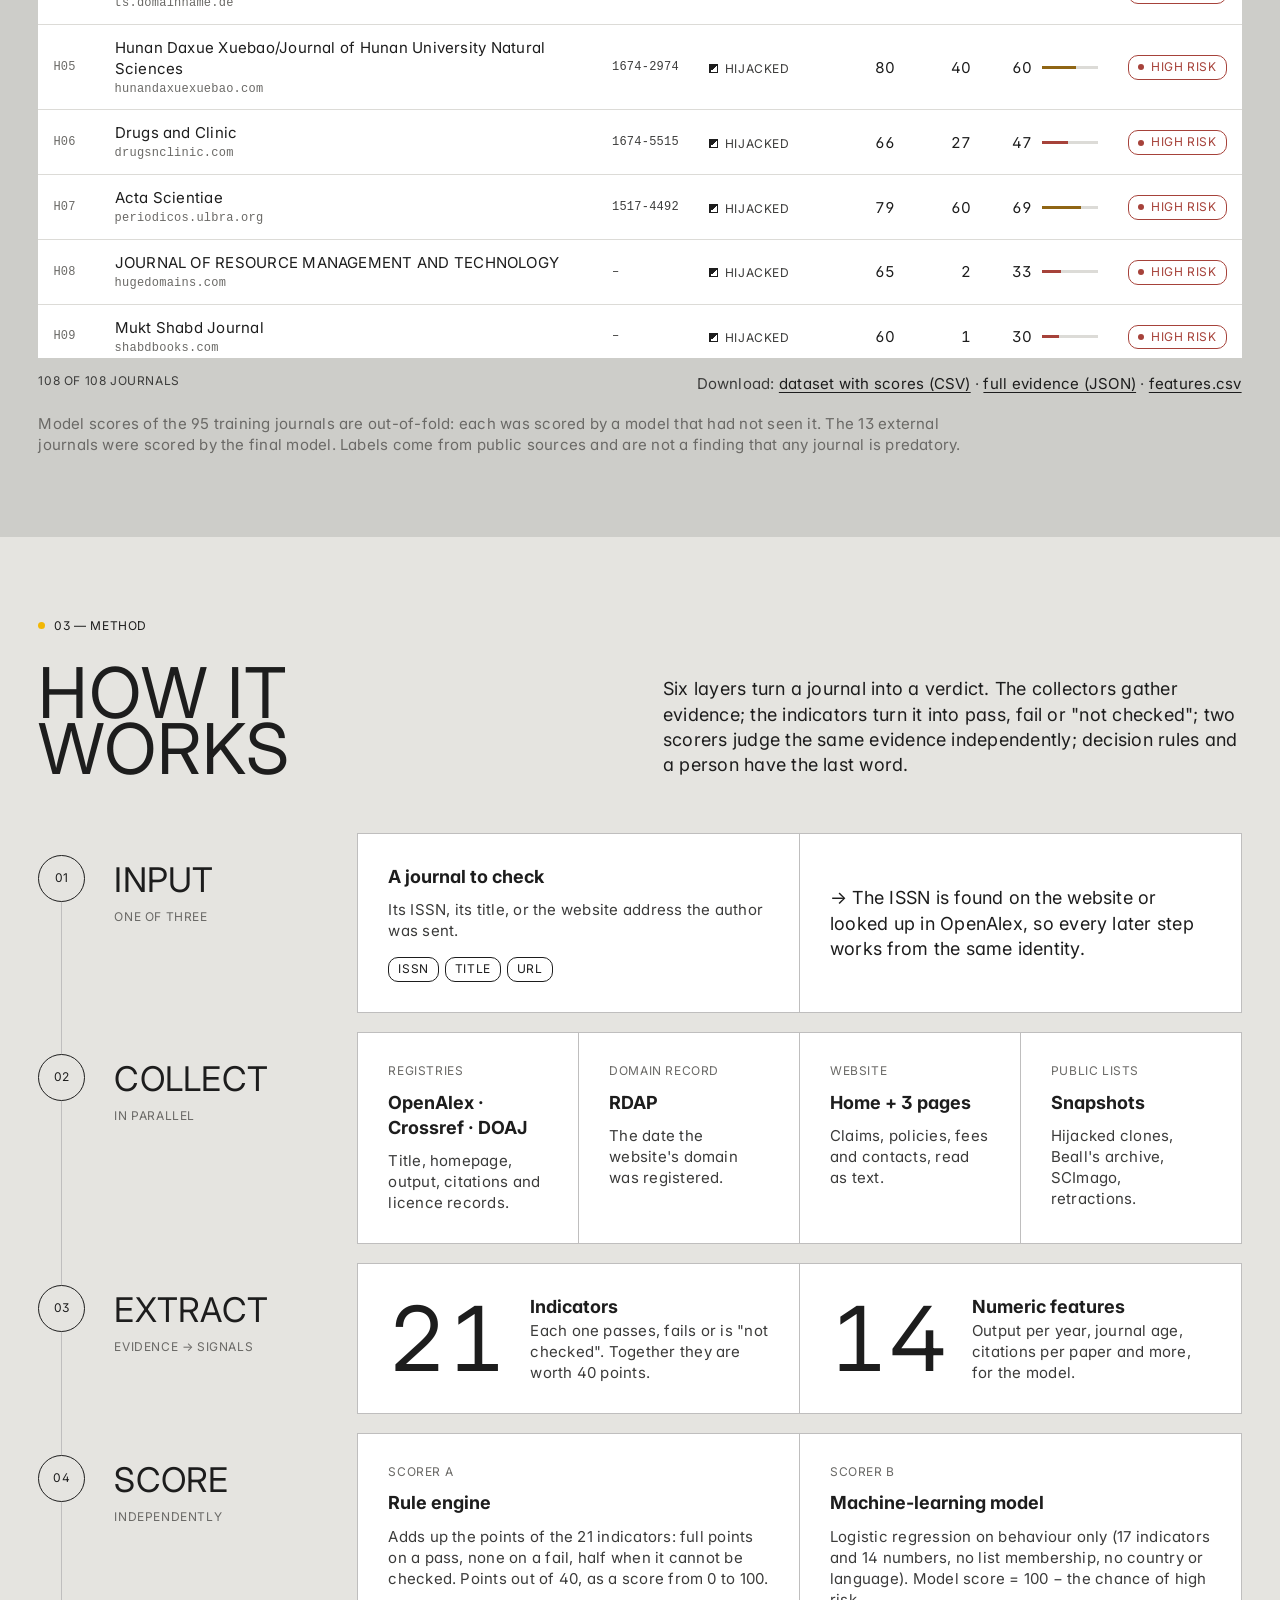
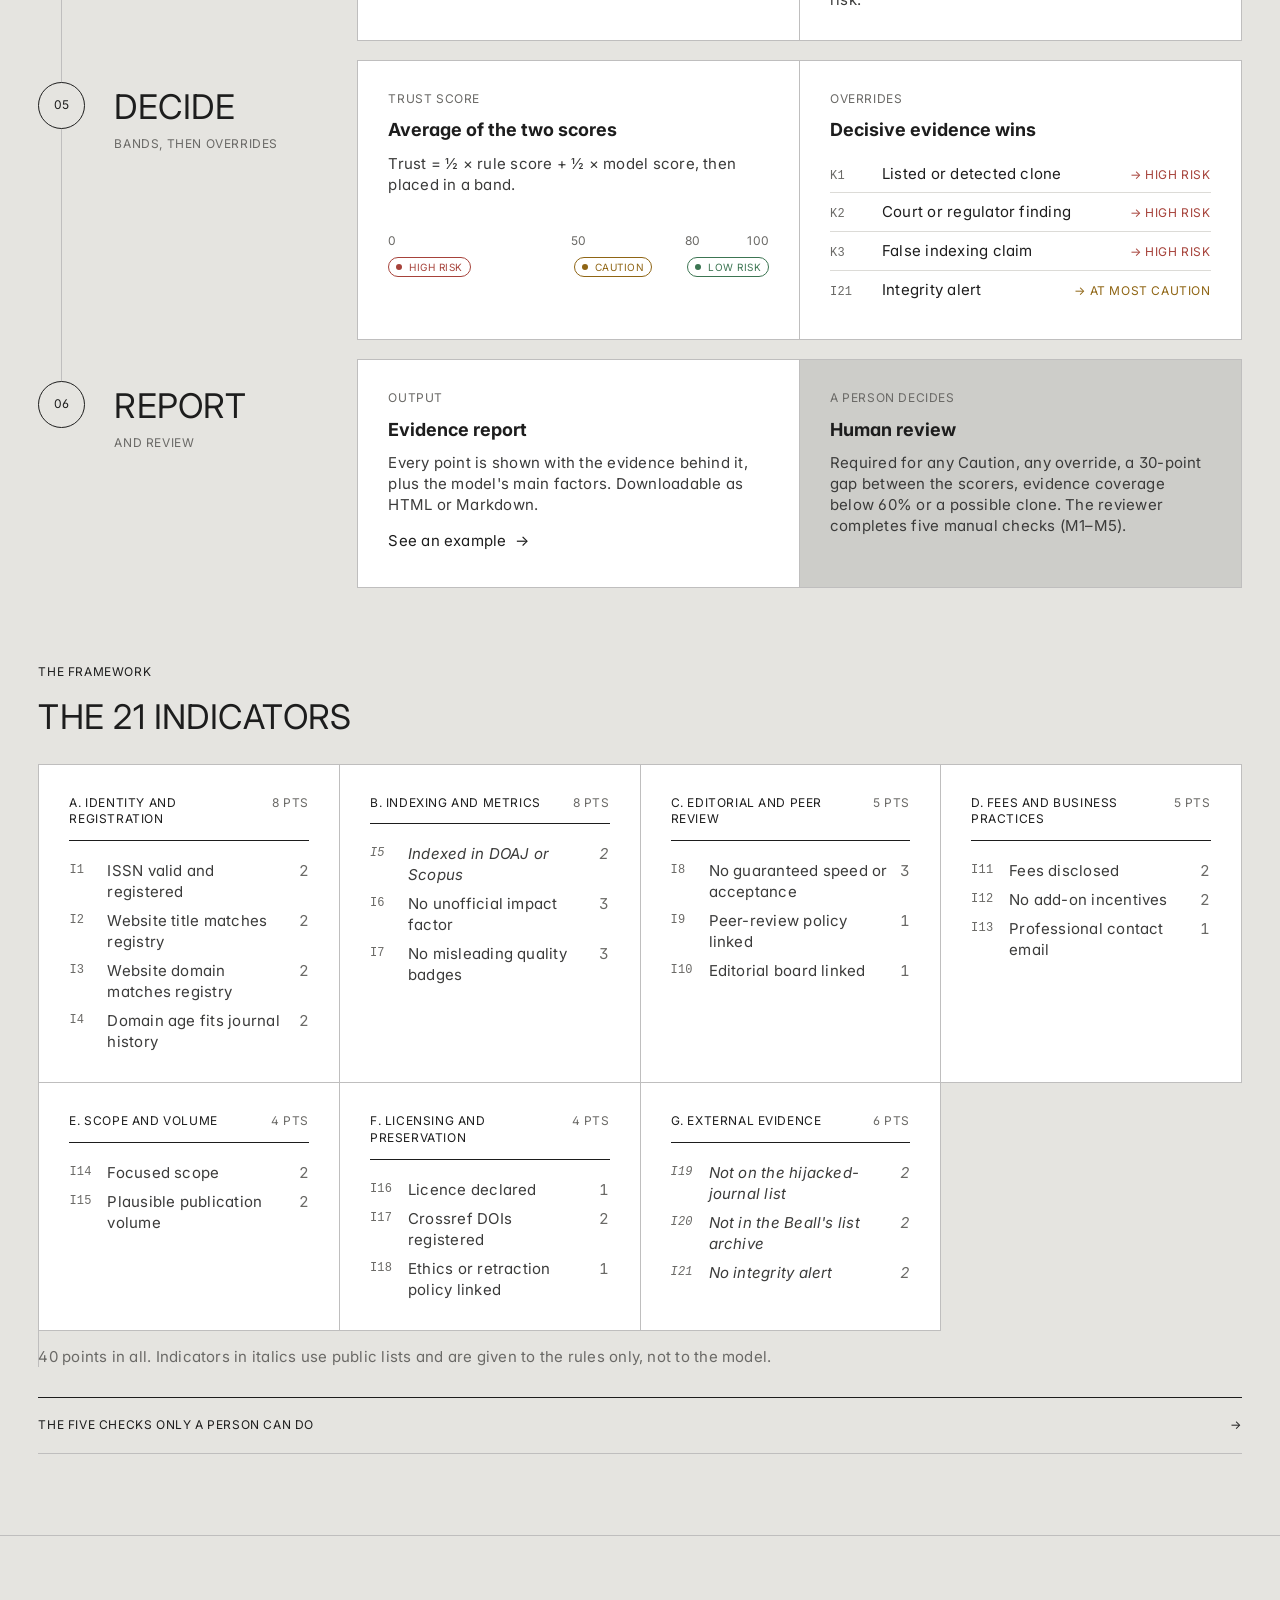
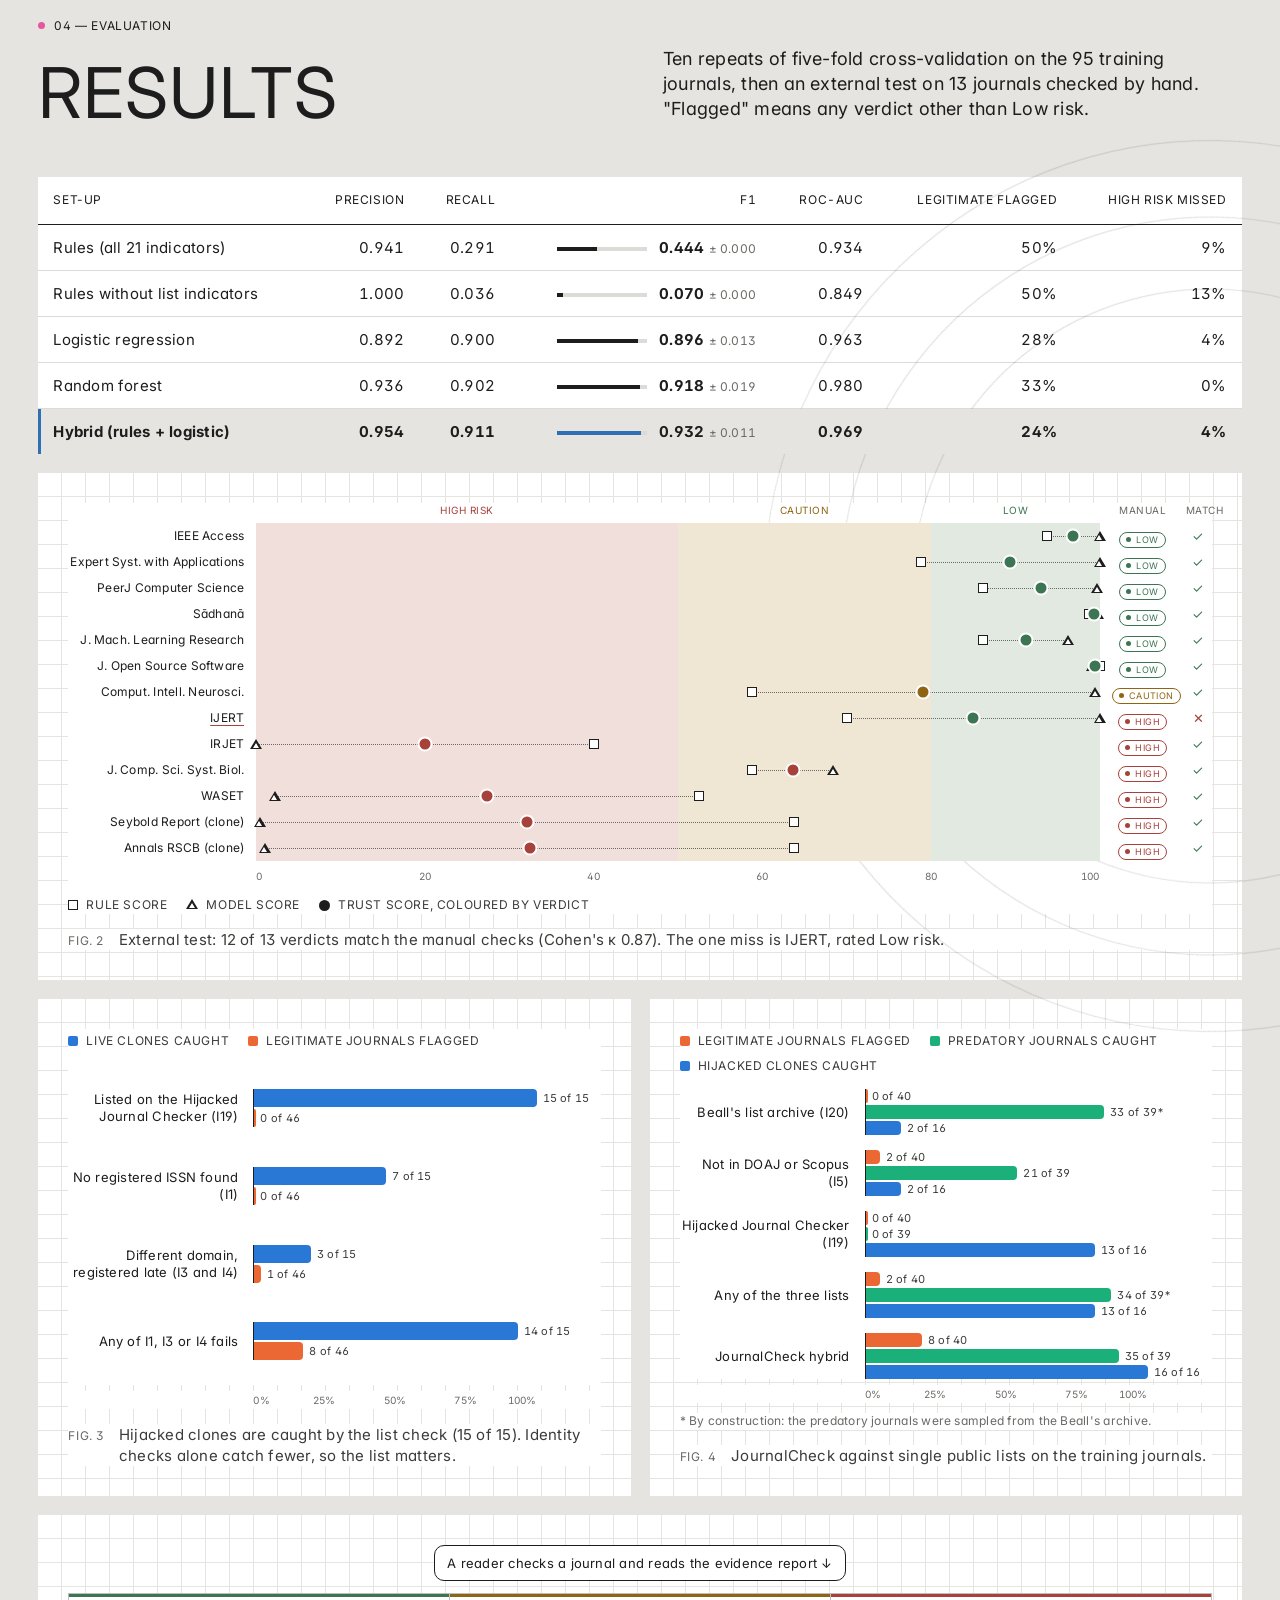
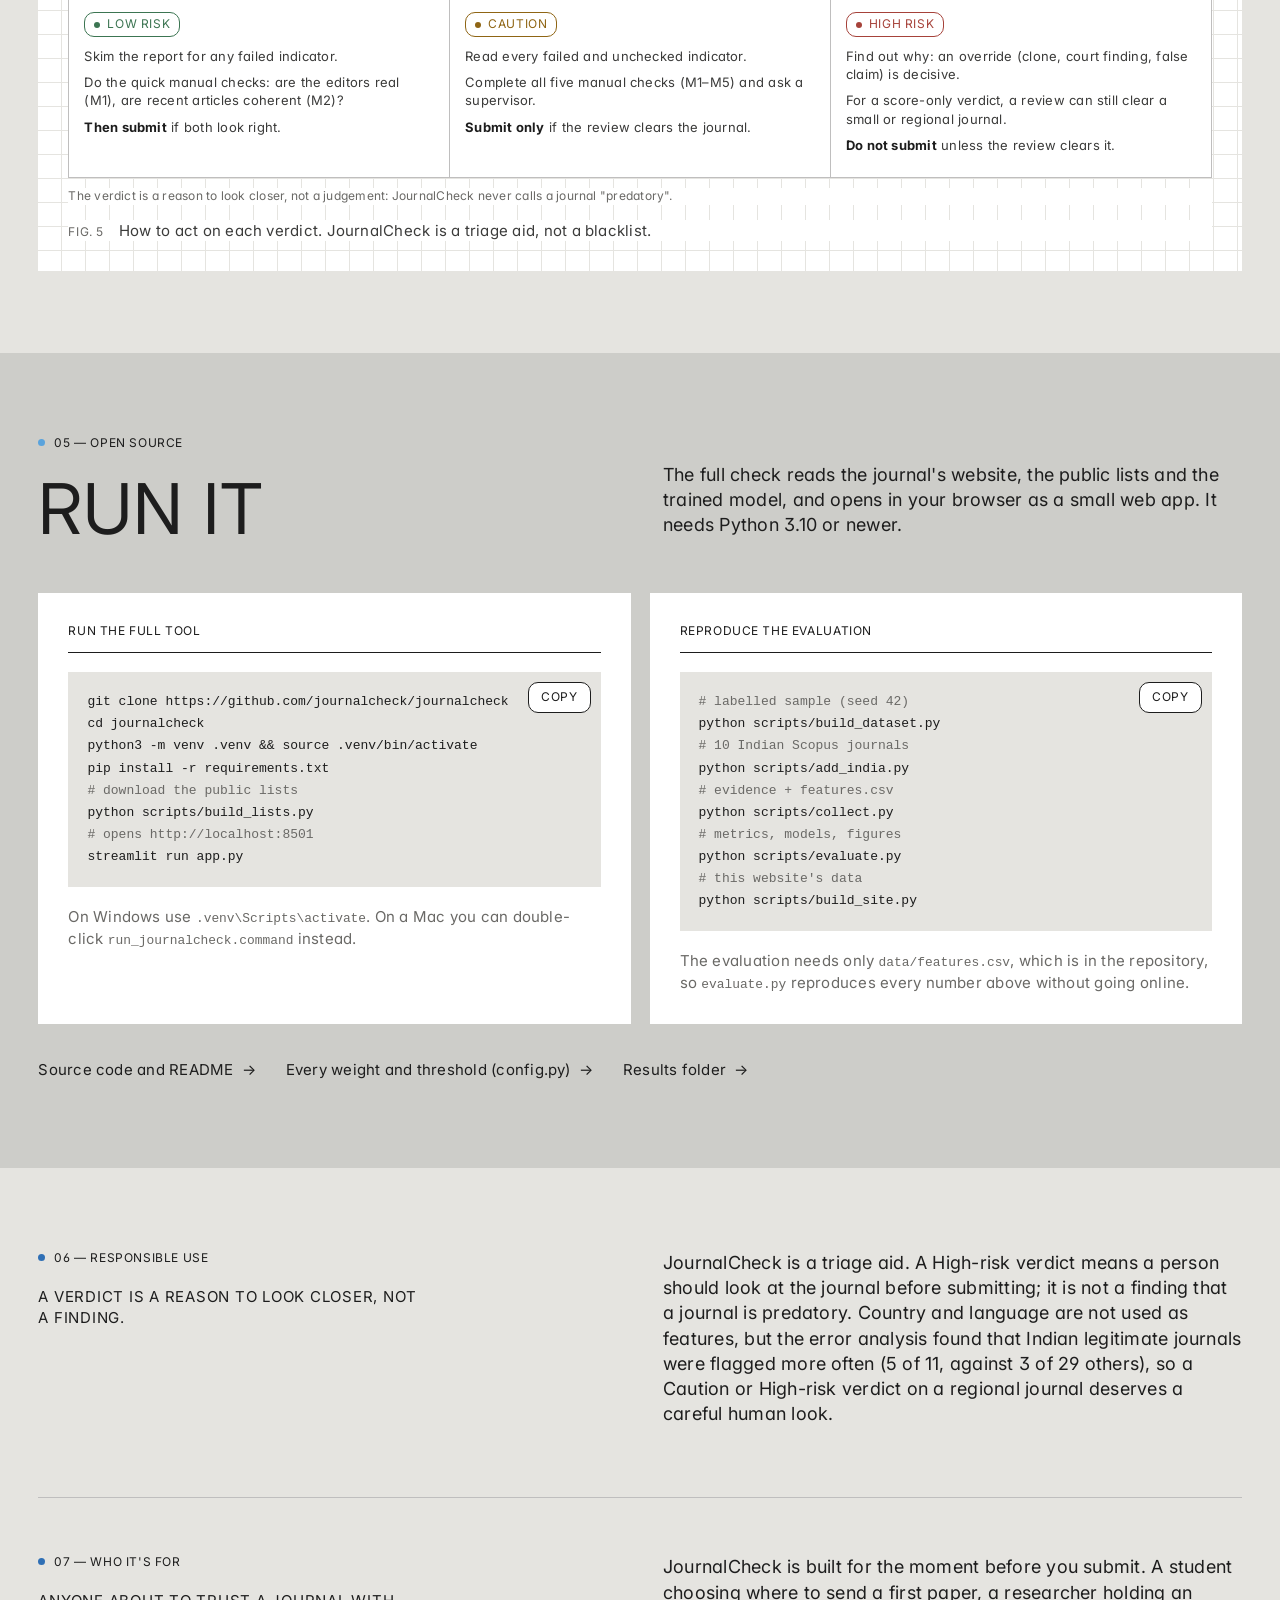
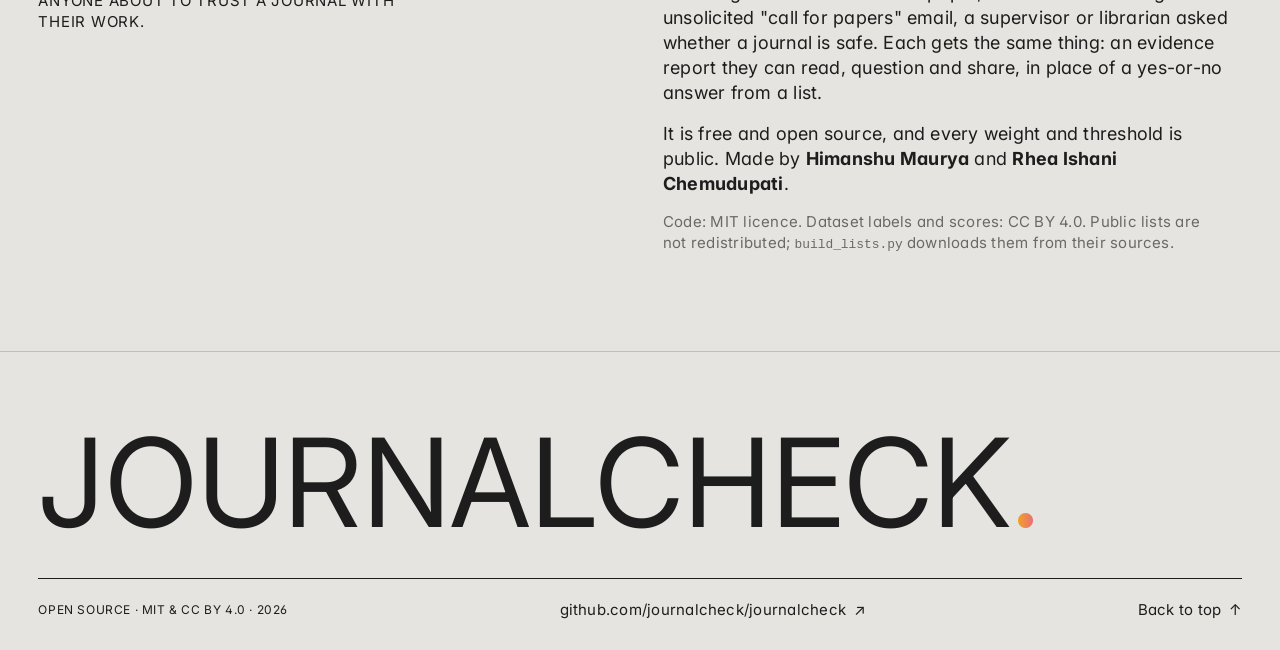
==== commit b393ef64: "More motion: footer dot hop, label pings, step pings, hero details; restore author order" ====
--- a/index.html
+++ b/index.html
@@ -10,7 +10,7 @@
 <link rel="preconnect" href="https://fonts.googleapis.com">
 <link rel="preconnect" href="https://fonts.gstatic.com" crossorigin>
 <link href="https://fonts.googleapis.com/css2?family=Inter:wght@400;500;700&display=swap" rel="stylesheet">
-<link rel="stylesheet" href="assets/style.css?v=20261104h">
+<link rel="stylesheet" href="assets/style.css?v=20261104i">
 <script>
   /* enable scroll motion only when the reader allows it; fall back to static if motion.js fails */
   if (!matchMedia("(prefers-reduced-motion: reduce)").matches && "IntersectionObserver" in window) {
@@ -420,7 +420,7 @@
       </div>
       <div class="intro-r">
         <p>JournalCheck is built for the moment before you submit. A student choosing where to send a first paper, a researcher holding an unsolicited "call for papers" email, a supervisor or librarian asked whether a journal is safe. Each gets the same thing: an evidence report they can read, question and share, in place of a yes-or-no answer from a list.</p>
-        <p>It is free and open source, and every weight and threshold is public. Made by <strong>Rhea Ishani Chemudupati</strong> and <strong>Himanshu Maurya</strong>.</p>
+        <p>It is free and open source, and every weight and threshold is public. Made by <strong>Himanshu Maurya</strong> and <strong>Rhea Ishani Chemudupati</strong>.</p>
         <p class="small">Code: MIT licence. Dataset labels and scores: CC BY 4.0. Public lists are not redistributed; <code>build_lists.py</code> downloads them from their sources.</p>
       </div>
     </div>
@@ -442,7 +442,7 @@
   </div>
 </dialog>
 
-<script src="assets/app.js?v=20261104h" defer></script>
-<script src="assets/motion.js?v=20261104h" defer></script>
+<script src="assets/app.js?v=20261104i" defer></script>
+<script src="assets/motion.js?v=20261104i" defer></script>
 </body>
 </html>
--- a/assets/style.css
+++ b/assets/style.css
@@ -580,13 +580,13 @@
 .motion .brand .dot-mark{animation:dot-flow 6s linear infinite}
 .motion .brand:hover .dot-mark{animation:dot-flow 1.6s linear infinite,dot-beat .8s ease-in-out infinite}
 .motion .foot-mark .dot-mark{animation:dot-flow 6s linear infinite;opacity:0}
-.motion .foot-mark.in .dot-mark{animation:dot-flow 6s linear infinite,dot-drop .9s cubic-bezier(.3,1.4,.5,1) .9s both}
+.motion .foot-mark.in .dot-mark{animation:dot-flow 6s linear infinite,dot-drop .9s cubic-bezier(.3,1.4,.5,1) .9s both,dot-hop 12s ease-in-out 4s infinite}
 @media (prefers-reduced-motion:reduce){.brand .dot-mark,.foot-mark .dot-mark{animation:none!important;opacity:1!important}}
-.sec-head .label::before,.intro-l .label::before{content:"";display:inline-block;width:7px;height:7px;border-radius:50%;margin-right:9px;vertical-align:1px;background:var(--accent)}
-#dataset .sec-head .label::before{background:var(--rose)}
-#how .sec-head .label::before{background:var(--sun)}
-#results .sec-head .label::before{background:var(--rose)}
-#run .sec-head .label::before{background:var(--sky)}
+.sec-head .label::before,.intro-l .label::before{content:"";display:inline-block;width:7px;height:7px;border-radius:50%;margin-right:9px;vertical-align:1px;background:var(--dot,var(--accent))}
+#dataset .sec-head .label{--dot:var(--rose)}
+#how .sec-head .label{--dot:var(--sun)}
+#results .sec-head .label{--dot:var(--rose)}
+#run .sec-head .label{--dot:var(--sky)}
 a:hover{color:var(--accent)}
 .ghost:hover{color:var(--accent)}
 .nav a:hover{color:var(--accent)}
@@ -597,3 +597,38 @@
 .copy.done{background:var(--new);border-color:var(--new);color:#fff}
 .seg button[aria-pressed="true"]{background:var(--ink)}
 .examples button:hover{color:var(--accent);border-bottom-color:var(--accent)}
+
+/* ─── more motion (all of it only under .motion, i.e. when the reader allows motion) ─── */
+/* footer dot: a small hop every 12 s after it has dropped in */
+@keyframes dot-hop{0%,86%,100%{transform:none}89%{transform:translateY(-.32em) scale(1.06,.94)}92%{transform:translateY(0) scale(1.1,.88)}94.5%{transform:translateY(-.1em)}97%{transform:none}}
+/* section-label dots: a soft ring pings out every few seconds, each section slightly out of step */
+@keyframes label-ping{0%{box-shadow:0 0 0 0 color-mix(in srgb,var(--dot,var(--accent)) 55%,transparent)}70%,100%{box-shadow:0 0 0 7px color-mix(in srgb,var(--dot,var(--accent)) 0%,transparent)}}
+@keyframes label-pop{0%{transform:scale(0)}70%{transform:scale(1.4)}100%{transform:scale(1)}}
+.motion .sec-head .label.in::before,.motion .intro-l.in .label::before{animation:label-pop .6s cubic-bezier(.3,1.5,.5,1) .2s both,label-ping 3.6s ease-out 1s infinite}
+.motion #check .sec-head .label.in::before{animation-delay:.2s,1.4s}
+.motion #dataset .sec-head .label.in::before{animation-delay:.2s,1.8s}
+.motion #how .sec-head .label.in::before{animation-delay:.2s,2.2s}
+.motion #results .sec-head .label.in::before{animation-delay:.2s,2.6s}
+.motion #run .sec-head .label.in::before{animation-delay:.2s,3s}
+/* pipeline: a step's number pings once as it lights up */
+@keyframes step-ping{0%{box-shadow:0 0 0 0 color-mix(in srgb,var(--accent) 45%,transparent)}100%{box-shadow:0 0 0 14px color-mix(in srgb,var(--accent) 0%,transparent)}}
+.motion .pipe-row.lit .pipe-n{animation:step-ping .9s ease-out}
+/* hero: scroll arrow bobs; the example card's warning dots pulse in turn */
+@keyframes bob{0%,100%{transform:none}50%{transform:translateY(4px)}}
+.scroll span{display:inline-block}
+.motion .scroll span{animation:bob 1.8s ease-in-out infinite}
+@keyframes warn{0%,100%{box-shadow:0 0 0 0 color-mix(in srgb,var(--high) 40%,transparent)}50%{box-shadow:0 0 0 4px color-mix(in srgb,var(--high) 0%,transparent)}}
+.motion .hc-list li .dot.fail{animation:warn 2.4s ease-in-out infinite}
+.motion .hc-list li:nth-child(2) .dot.fail{animation-delay:.6s}.motion .hc-list li:nth-child(3) .dot.fail{animation-delay:1.2s}.motion .hc-list li:nth-child(4) .dot.fail{animation-delay:1.8s}
+/* nav: underline slides in from the left */
+.nav a{background:linear-gradient(currentColor,currentColor) 0 100%/0 1px no-repeat;transition:background-size .3s,color .2s}
+.nav a:hover{text-decoration:none;background-size:100% 1px}
+/* hover micro-interactions on cells and numbers */
+.sources li,.stat,.soon-grid li{transition:background .3s}
+.sources li b,.stat .sv{transition:color .3s,transform .3s}
+.sources li:hover{background:#f8f7f4}.sources li:hover b{color:var(--accent);transform:translateY(-2px)}
+.stat:hover .sv{color:var(--accent)}
+.pipe-cells .pc{transition:background .3s}.pipe-cells .pc:hover{background:#fbfaf8}
+.cat{transition:background .3s}.cat:hover{background:#fbfaf8}
+.panel{transition:transform .3s}
+.fig.chart{transition:background-color .3s}
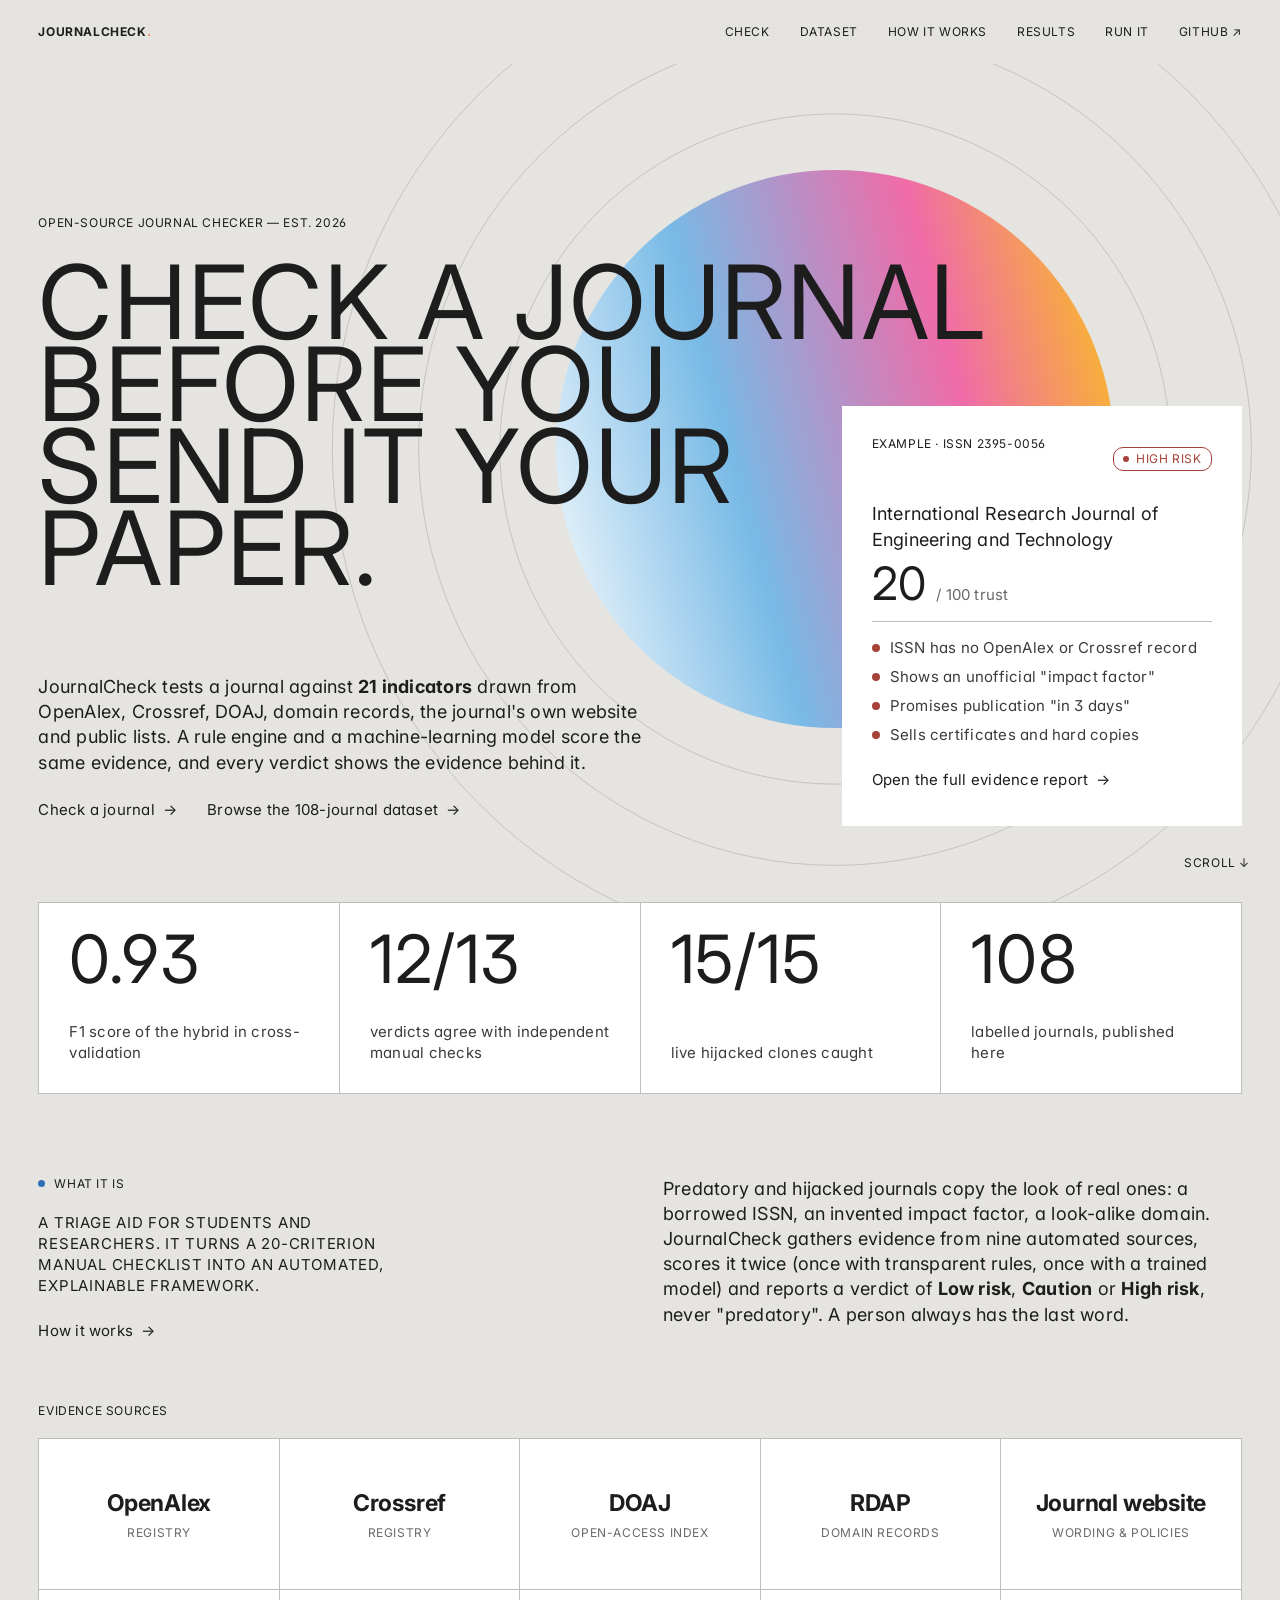
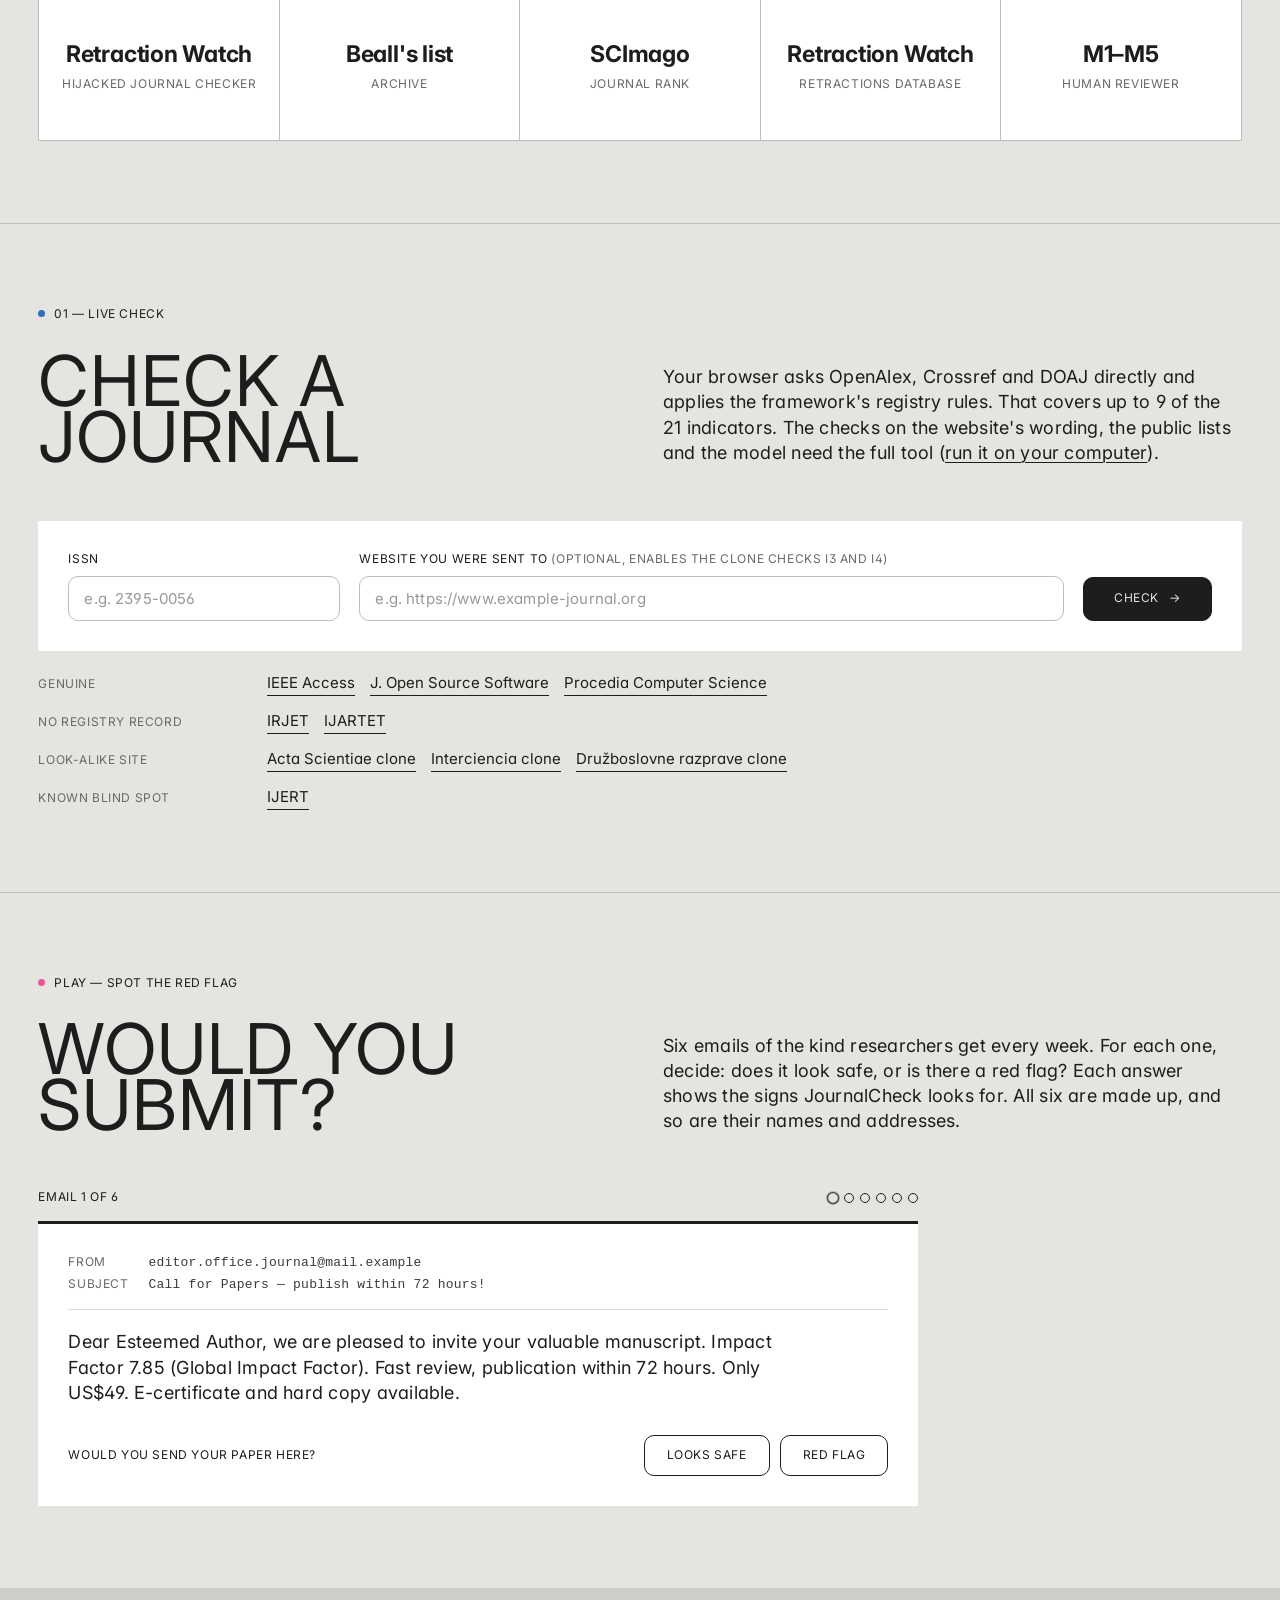
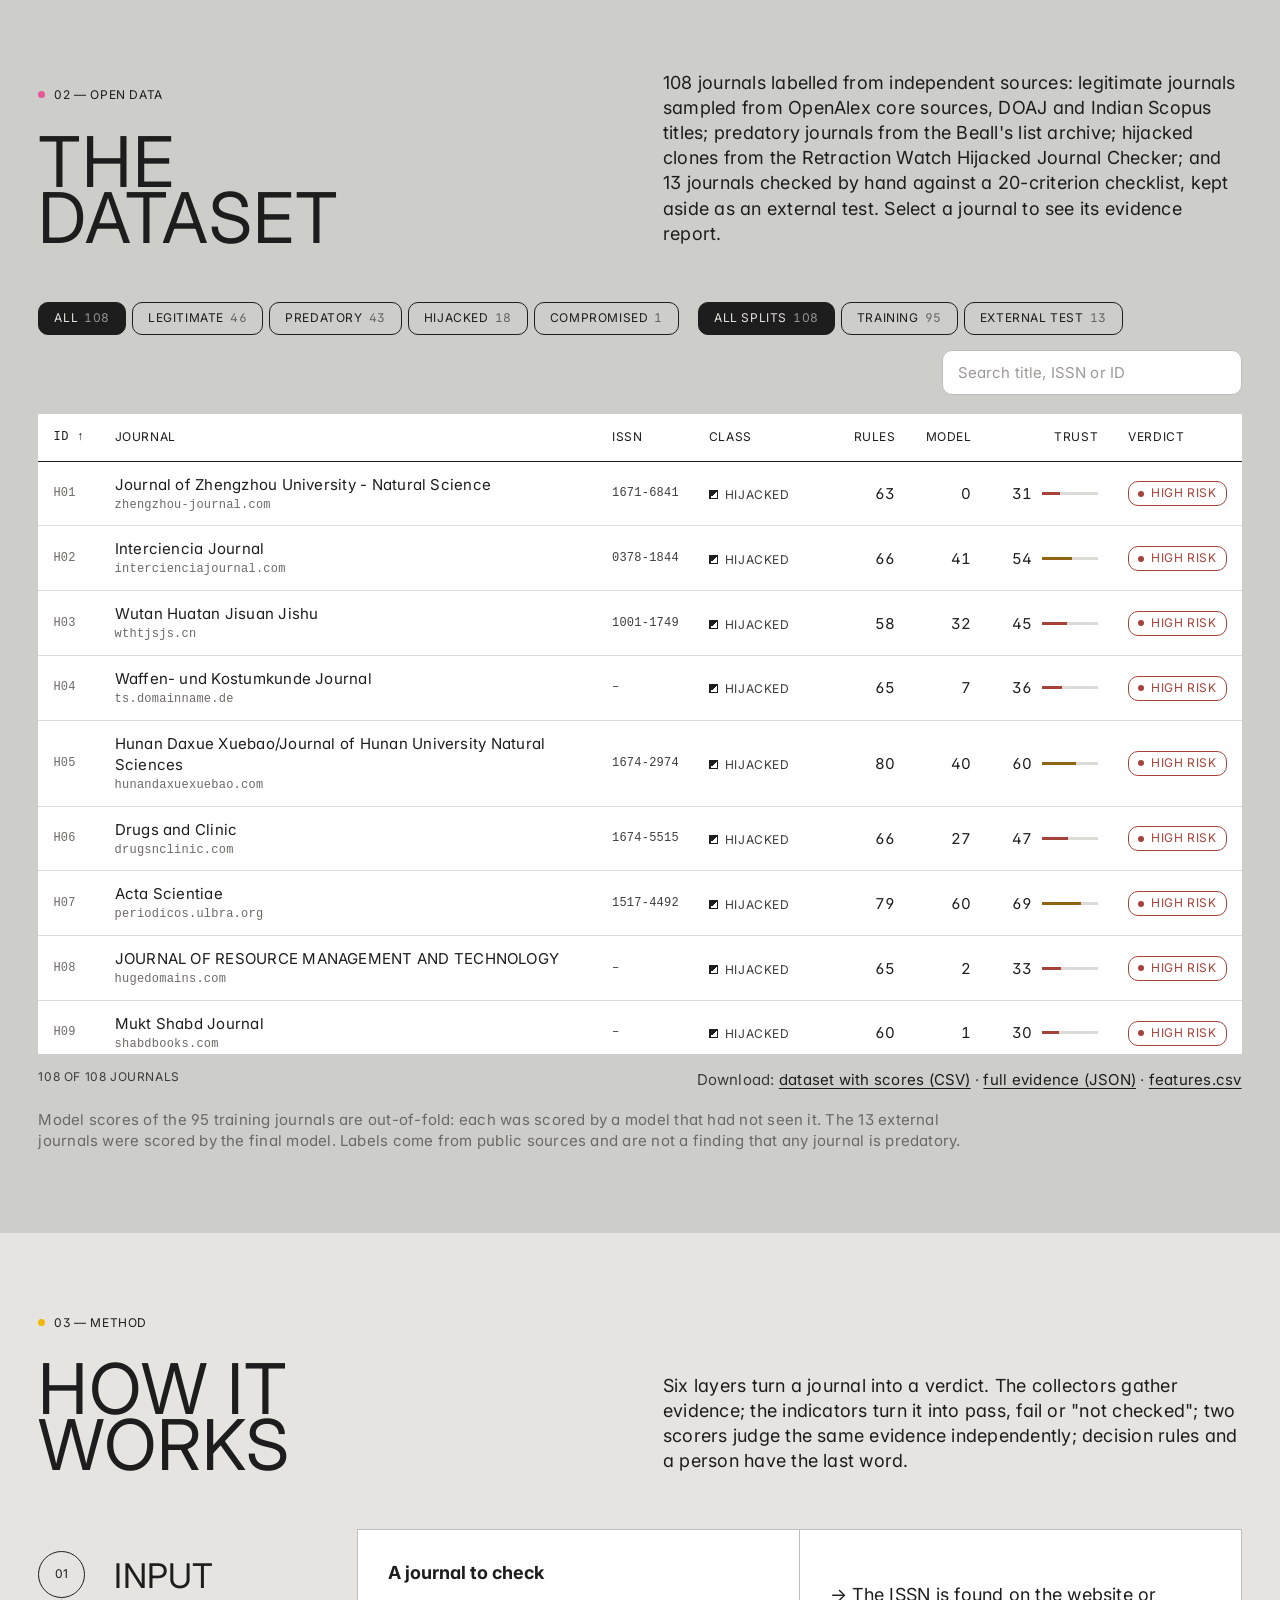
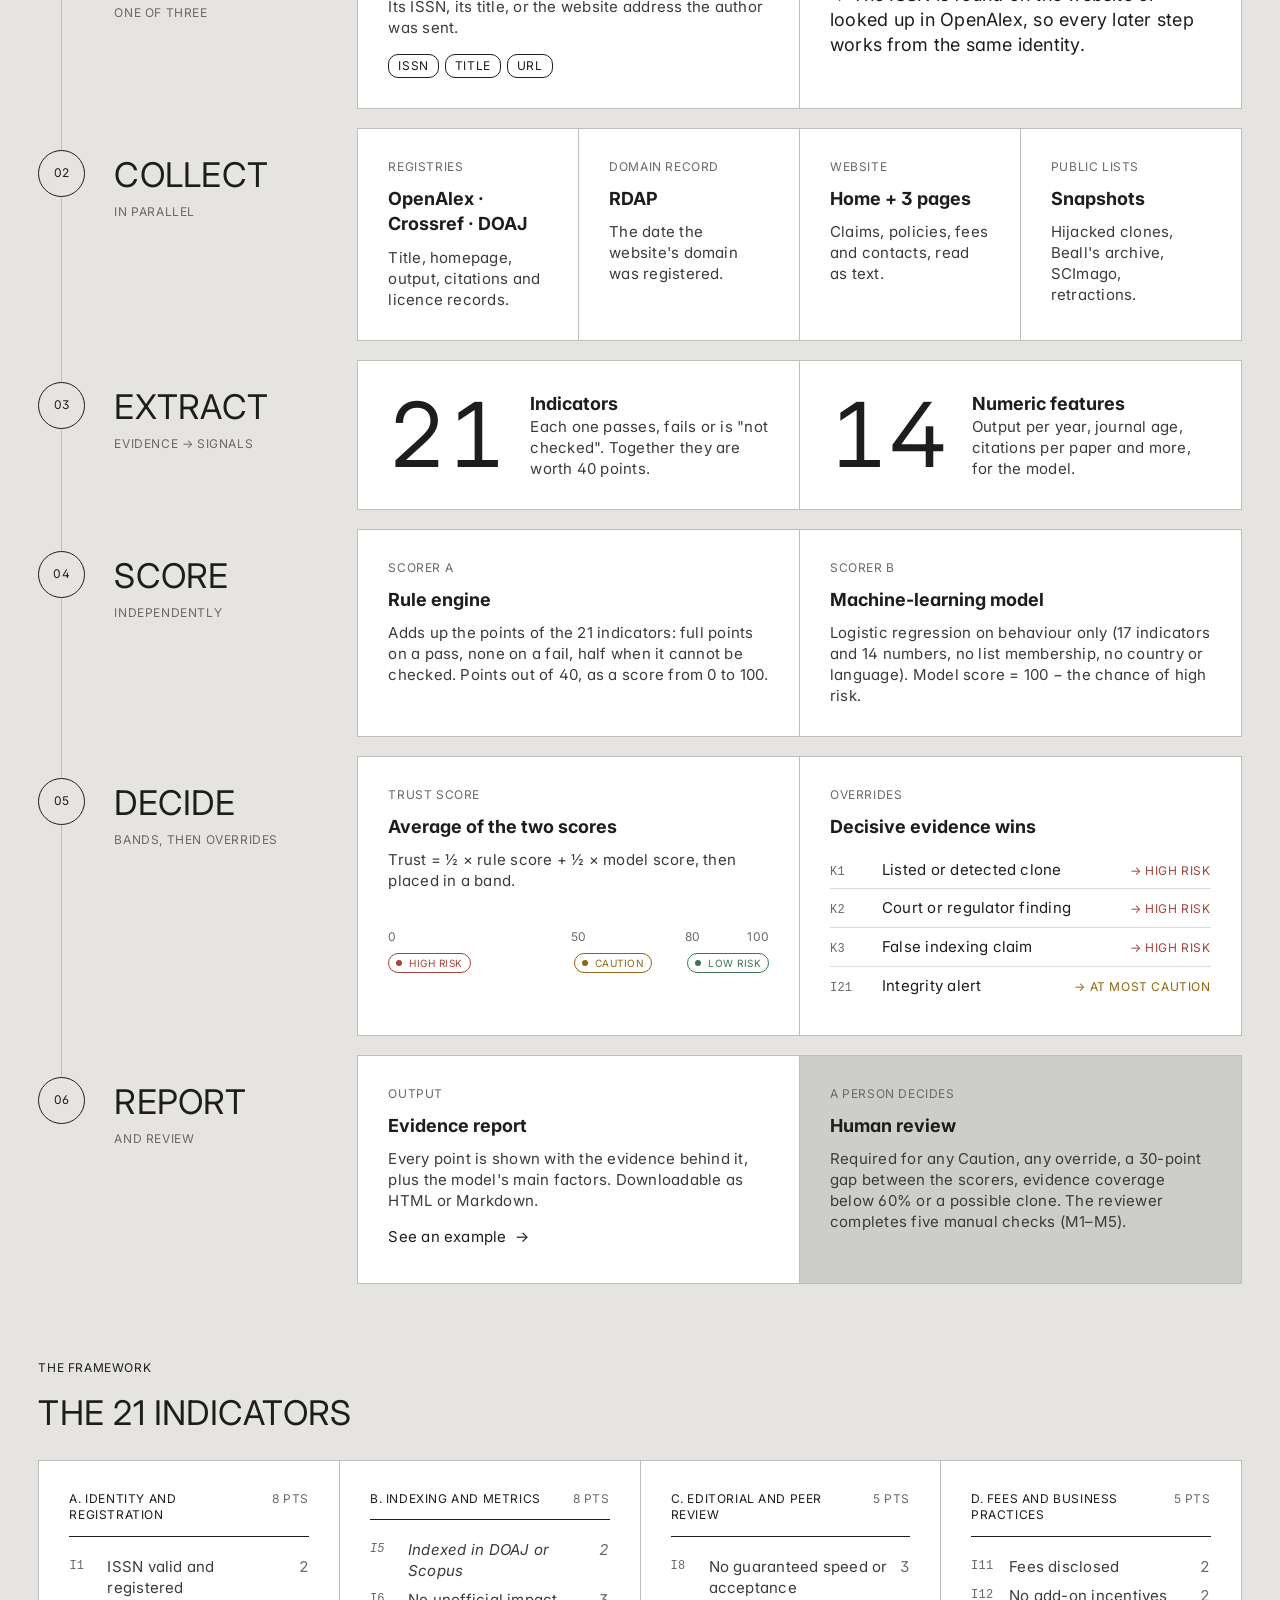
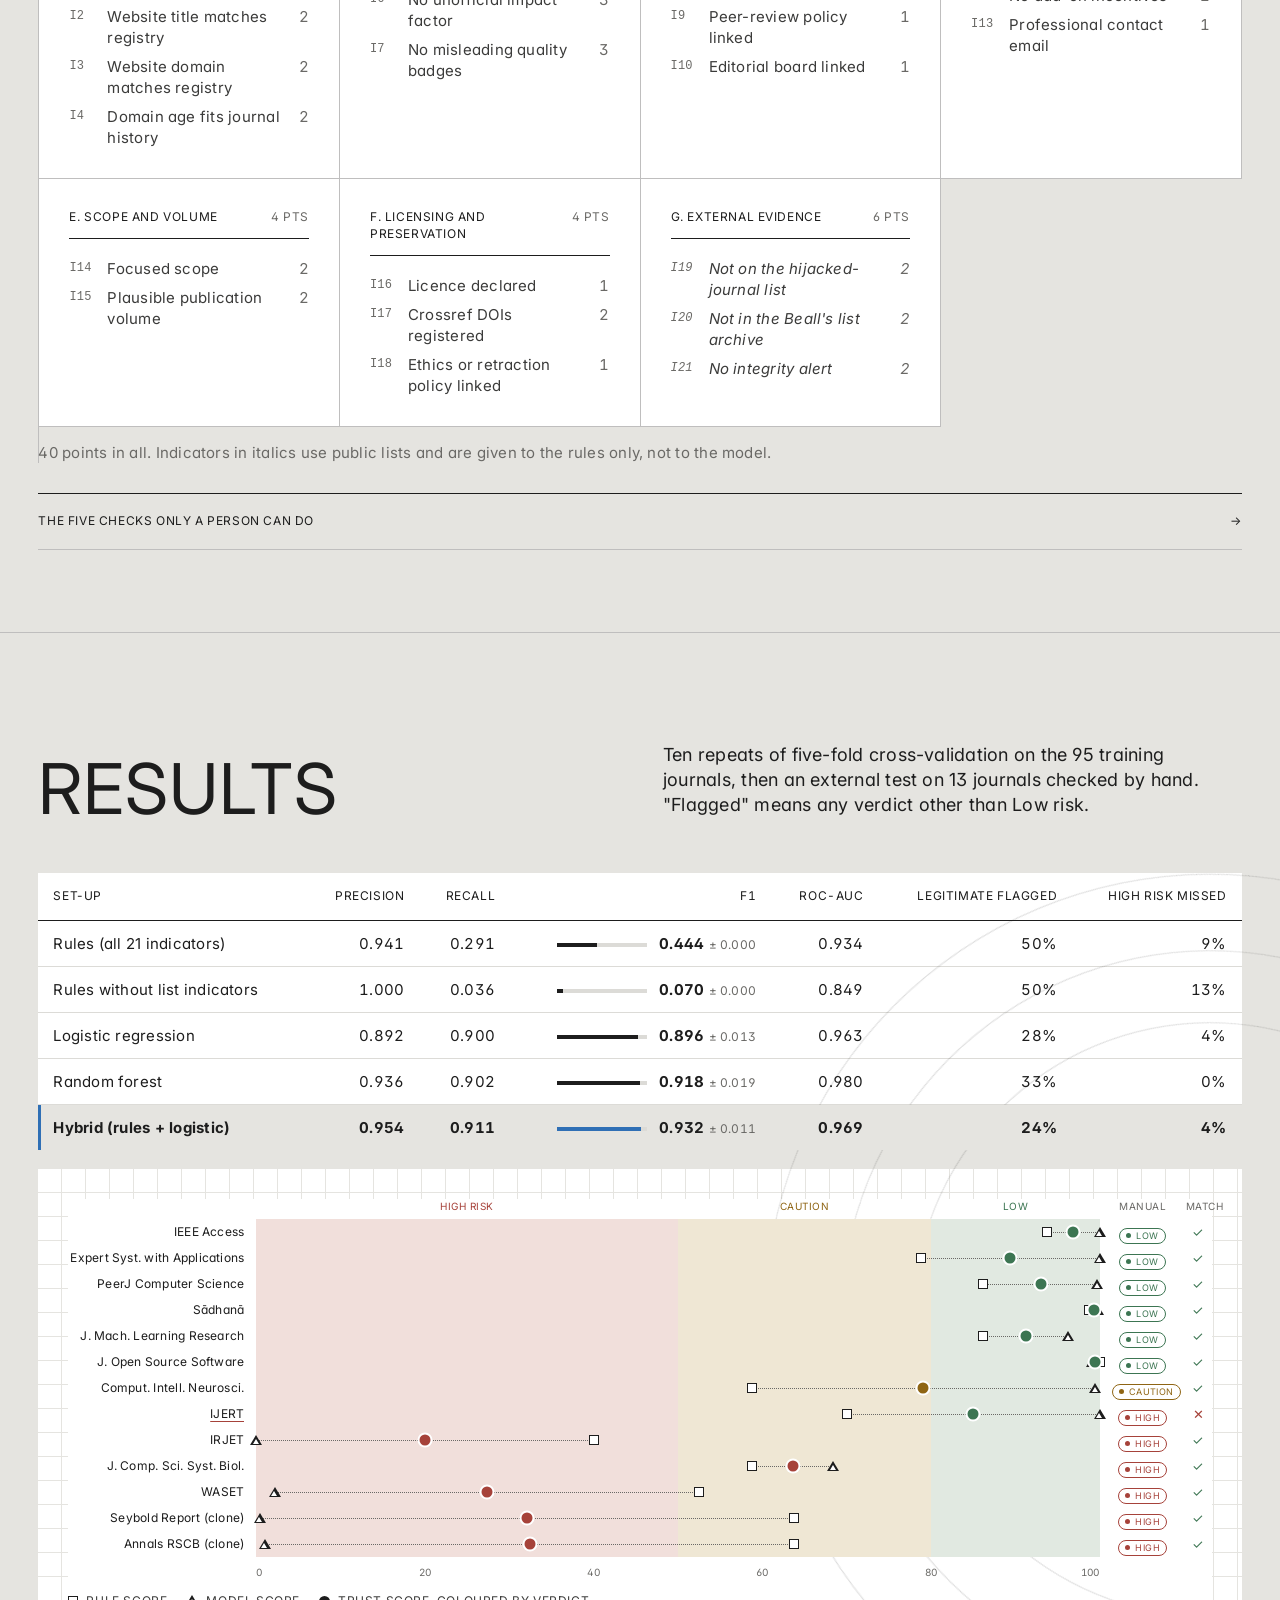
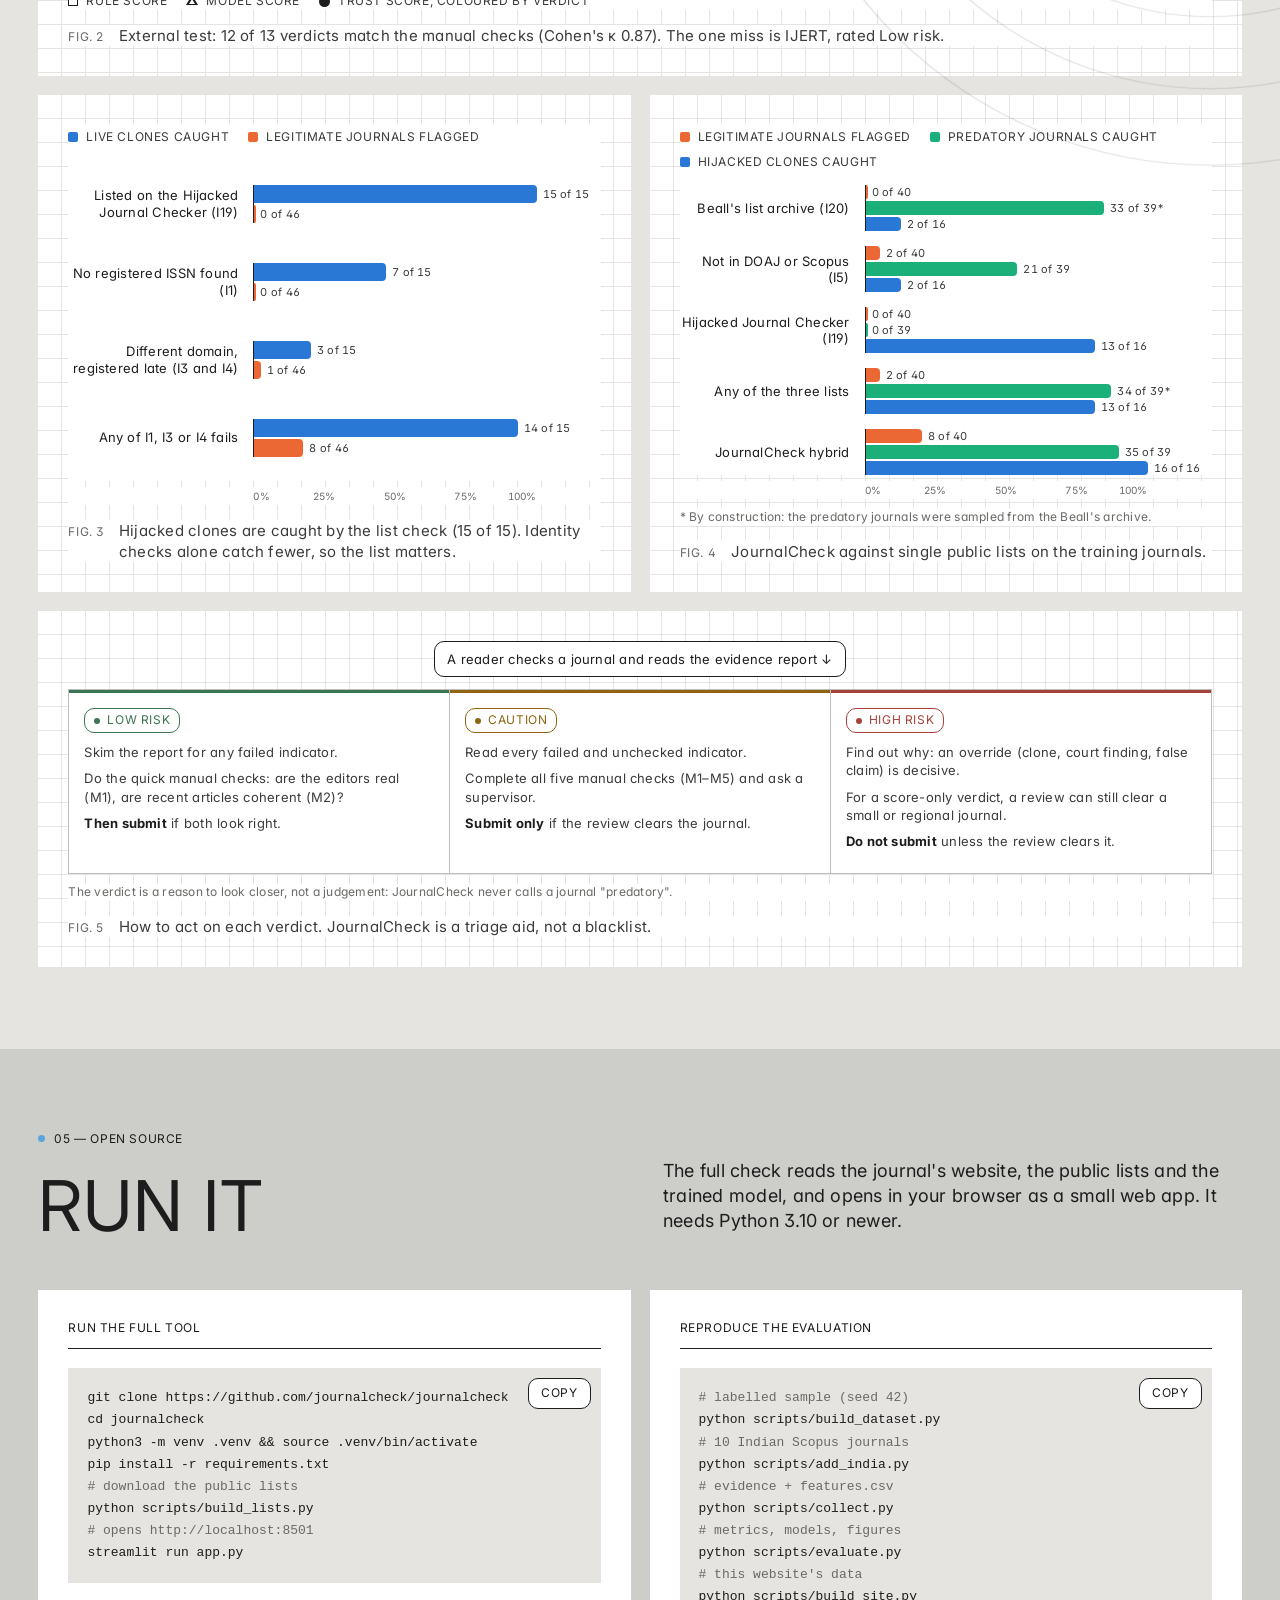
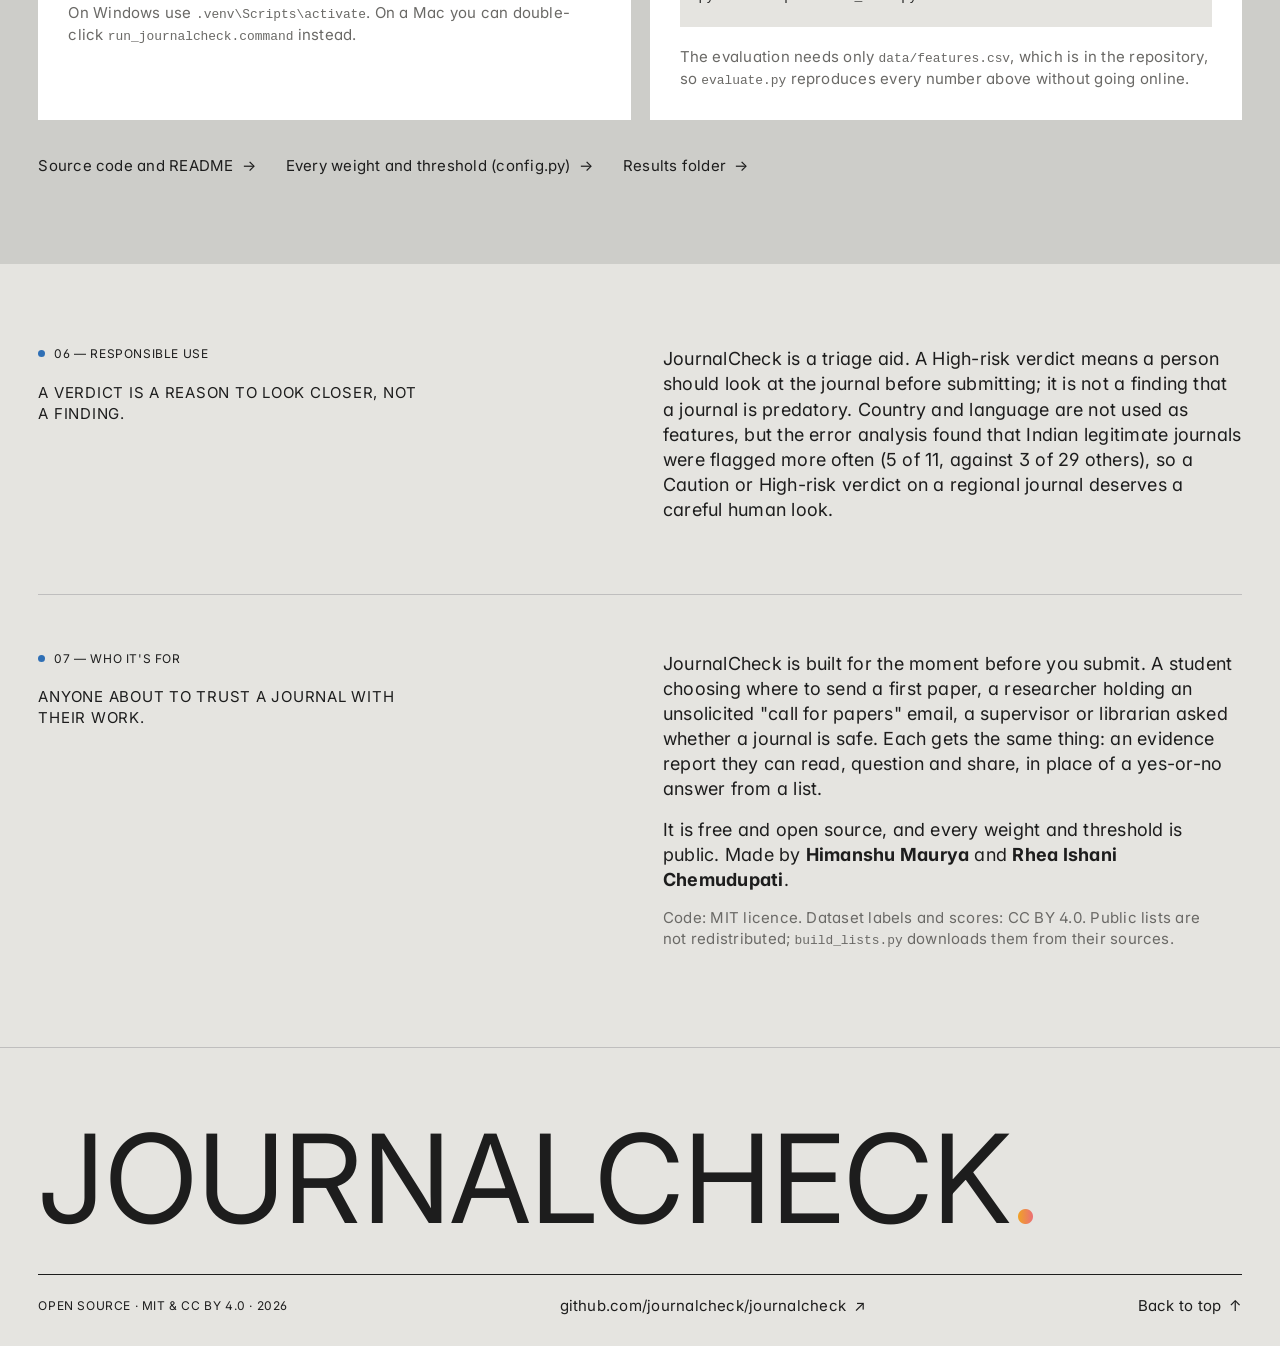
==== commit 3bcdde30: "Add Spot the red flag: a six-round game with made-up journal emails" ====
--- a/index.html
+++ b/index.html
@@ -10,7 +10,7 @@
 <link rel="preconnect" href="https://fonts.googleapis.com">
 <link rel="preconnect" href="https://fonts.gstatic.com" crossorigin>
 <link href="https://fonts.googleapis.com/css2?family=Inter:wght@400;500;700&display=swap" rel="stylesheet">
-<link rel="stylesheet" href="assets/style.css?v=20261104i">
+<link rel="stylesheet" href="assets/style.css?v=20261104j">
 <script>
   /* enable scroll motion only when the reader allows it; fall back to static if motion.js fails */
   if (!matchMedia("(prefers-reduced-motion: reduce)").matches && "IntersectionObserver" in window) {
@@ -133,6 +133,17 @@
       <div class="ex-group"><span class="label">Known blind spot</span><button type="button" data-issn="2278-0181">IJERT</button></div>
     </div>
     <div id="check-out" class="check-out" aria-live="polite"></div>
+  </div>
+</section>
+
+<!-- PLAY ────────────────────────────────────────────── -->
+<section class="section play" id="play">
+  <div class="wrap">
+    <div class="sec-head">
+      <div><p class="label">Play — Spot the red flag</p><h2>Would you<br>submit?</h2></div>
+      <p>Six emails of the kind researchers get every week. For each one, decide: does it look safe, or is there a red flag? Each answer shows the signs JournalCheck looks for. All six are made up, and so are their names and addresses.</p>
+    </div>
+    <div class="pg" id="play-game"></div>
   </div>
 </section>
 
@@ -442,7 +453,8 @@
   </div>
 </dialog>
 
-<script src="assets/app.js?v=20261104i" defer></script>
-<script src="assets/motion.js?v=20261104i" defer></script>
+<script src="assets/app.js?v=20261104j" defer></script>
+<script src="assets/play.js?v=20261104j" defer></script>
+<script src="assets/motion.js?v=20261104j" defer></script>
 </body>
 </html>
--- a/assets/style.css
+++ b/assets/style.css
@@ -632,3 +632,43 @@
 .cat{transition:background .3s}.cat:hover{background:#fbfaf8}
 .panel{transition:transform .3s}
 .fig.chart{transition:background-color .3s}
+
+/* ─── play: spot the red flag ─── */
+#play .sec-head .label{--dot:var(--rose)}
+.pg{max-width:880px}
+.pg-top{display:flex;justify-content:space-between;align-items:center;margin-bottom:15px}
+.pg-dots{display:flex;gap:6px}
+.pg-dot{width:10px;height:10px;border-radius:50%;border:1px solid var(--ink);transition:background .3s,border-color .3s,transform .3s}
+.pg-dot.now{transform:scale(1.25)}
+.pg-dot.ok{background:var(--new);border-color:var(--new)}.pg-dot.no{background:var(--high);border-color:var(--high)}
+.pg-card{background:var(--paper);padding:30px;border-top:3px solid var(--ink);transition:border-color .4s}
+.pg-card.right{border-top-color:var(--new)}.pg-card.wrong{border-top-color:var(--high)}
+.pg-meta{display:grid;gap:4px;font-family:var(--mono);font-size:13px;color:var(--ink-2);padding-bottom:15px;border-bottom:1px solid var(--line-soft);word-break:break-word}
+.pg-meta b{font-family:var(--font);font-size:var(--t-caption);text-transform:uppercase;letter-spacing:.05em;font-weight:400;color:var(--muted);display:inline-block;width:72px}
+.pg-body{font-size:var(--t-body);margin:19px 0 0;max-width:40em}
+.pg-ask{margin-top:30px;display:flex;justify-content:space-between;align-items:center;gap:15px;flex-wrap:wrap}
+.pg-btns{display:flex;gap:10px;flex-wrap:wrap;align-items:center}
+.pg-btns .pill{padding:11px 22px}
+.pg-reveal{margin-top:30px;padding-top:19px;border-top:1px solid var(--line-soft)}
+.pg-verdict{margin:0 0 12px;font-size:var(--t-body-sm)}
+.pg-verdict.ok{color:var(--new)}.pg-verdict.no{color:var(--high)}
+.pg-flags{list-style:none;margin:0 0 19px;padding:0;display:grid;gap:8px;font-size:var(--t-body-sm)}
+.pg-flags li{display:flex;gap:12px;align-items:baseline}
+.pg-flags b{flex:none;min-width:42px;text-align:center;font-family:var(--mono);font-size:12px;font-weight:400;color:#fff;background:var(--high);border-radius:var(--r);padding:1px 7px}
+.pg-flags.good b{background:var(--new)}
+.pg-end{text-align:left}
+.pg-score{font-size:clamp(70px,9vw,var(--t-display));line-height:.8;margin:12px 0 0;position:relative;display:inline-block}
+.pg-score span{color:var(--accent)}
+.pg-end .pg-btns{margin-top:30px}
+.pg-spark{position:absolute;left:30%;top:40%;width:8px;height:8px;border-radius:50%;pointer-events:none;animation:spark 1.1s cubic-bezier(.2,.7,.3,1) forwards}
+@keyframes spark{to{transform:translate(var(--x),var(--y)) scale(.3);opacity:0}}
+@keyframes pg-in{from{opacity:0;transform:translateY(14px)}}
+@keyframes pg-shake{0%,100%{transform:none}20%{transform:translateX(-6px)}40%{transform:translateX(5px)}60%{transform:translateX(-3px)}80%{transform:translateX(2px)}}
+@keyframes pg-pop{0%{transform:none}40%{transform:scale(1.01)}100%{transform:none}}
+.motion .pg-card{animation:pg-in .45s cubic-bezier(.2,.7,.2,1)}
+.motion .pg-card.wrong{animation:pg-shake .45s ease}
+.motion .pg-card.right{animation:pg-pop .4s ease}
+.motion .pg-reveal{animation:pg-in .4s cubic-bezier(.2,.7,.2,1)}
+.motion .pg-flags li{animation:pg-in .4s cubic-bezier(.2,.7,.2,1) both}
+.motion .pg-flags li:nth-child(2){animation-delay:.08s}.motion .pg-flags li:nth-child(3){animation-delay:.16s}
+@media (max-width:640px){.pg-card{padding:19px}.pg-ask{flex-direction:column;align-items:flex-start}.pg-meta b{width:auto;margin-right:6px}}
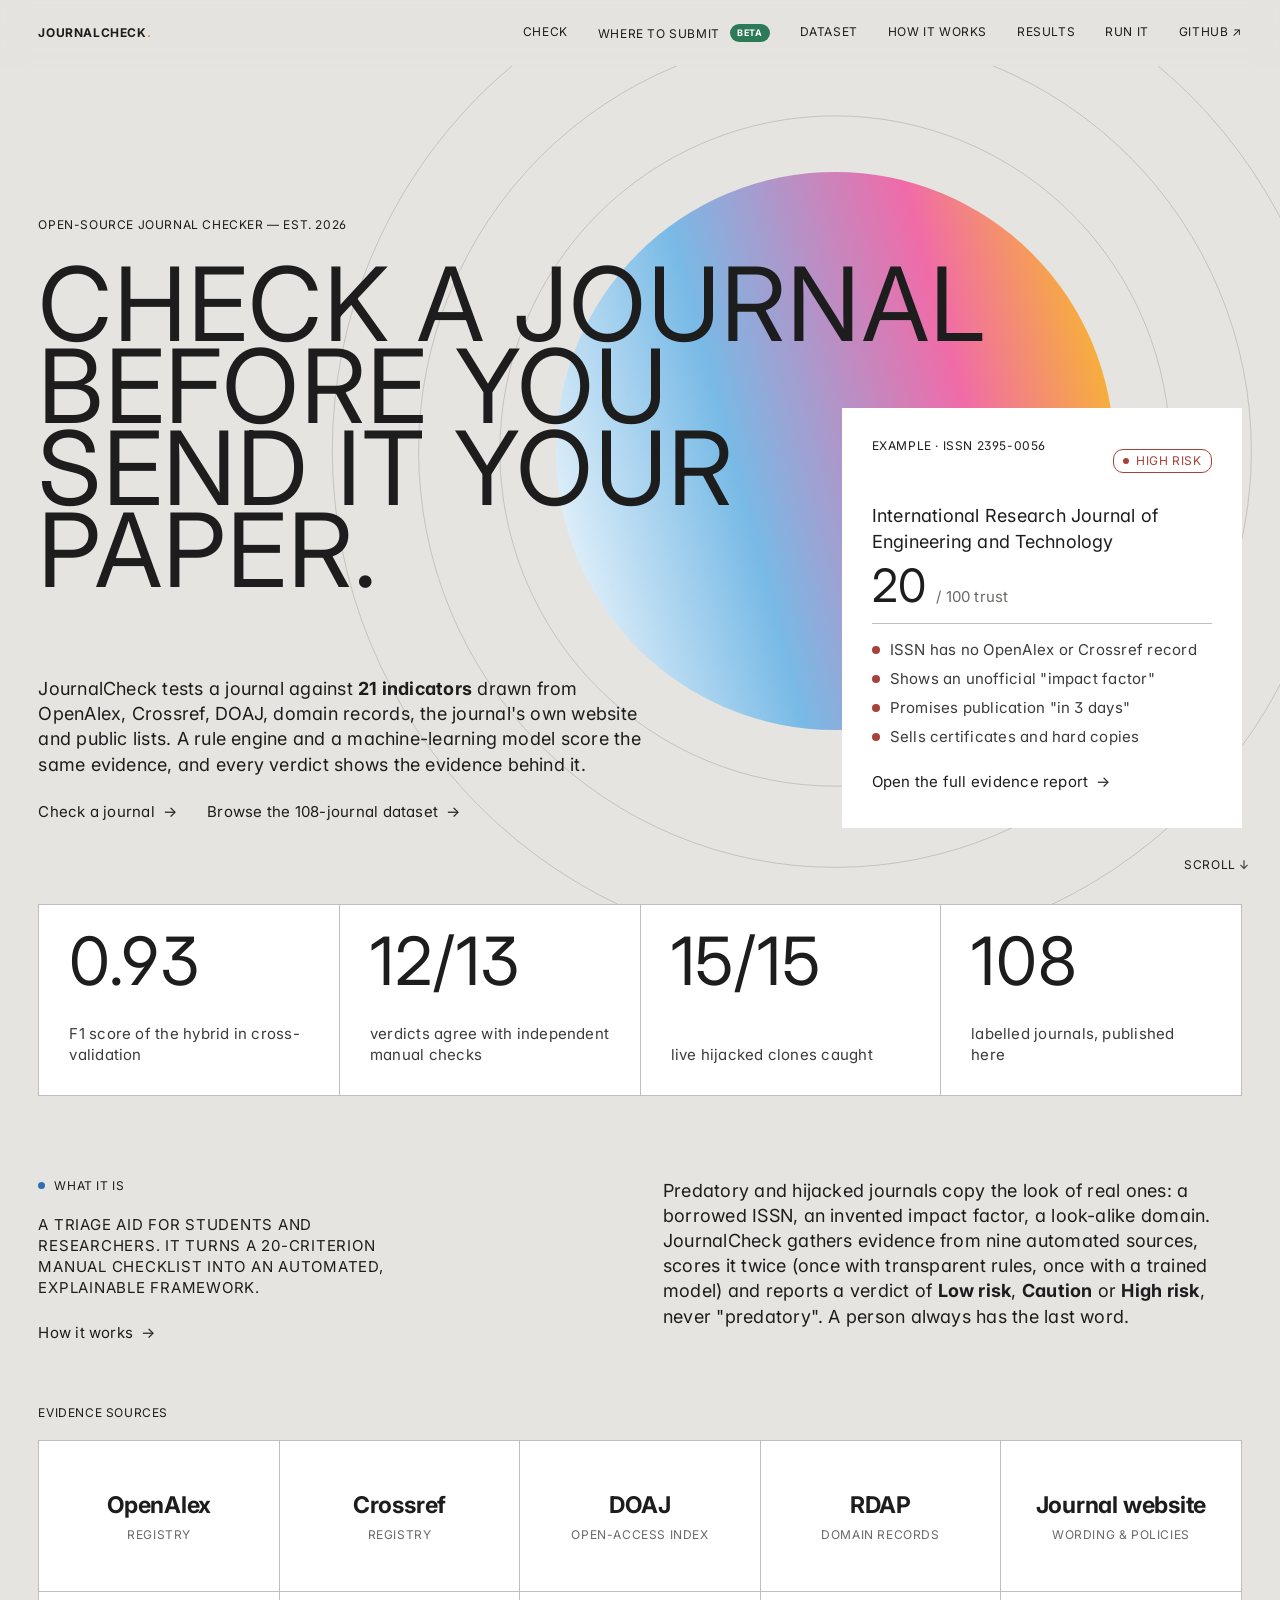
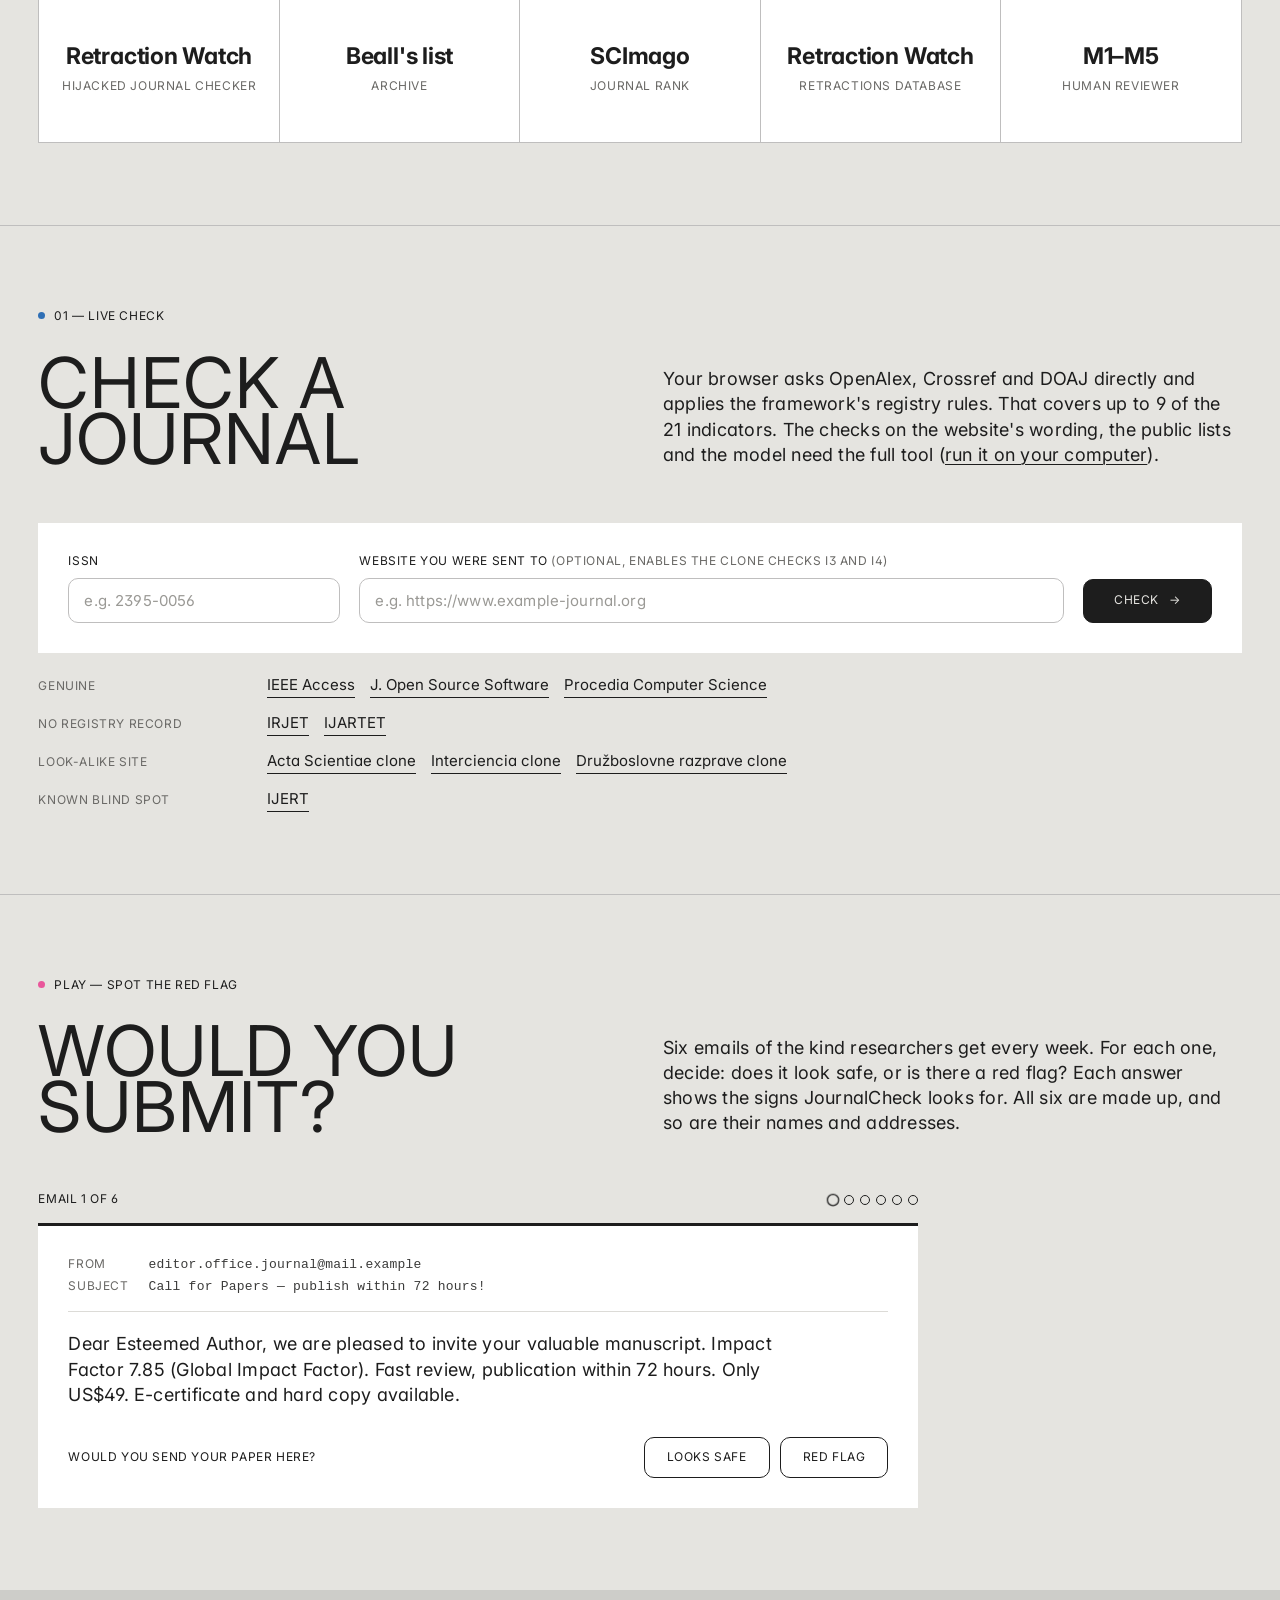
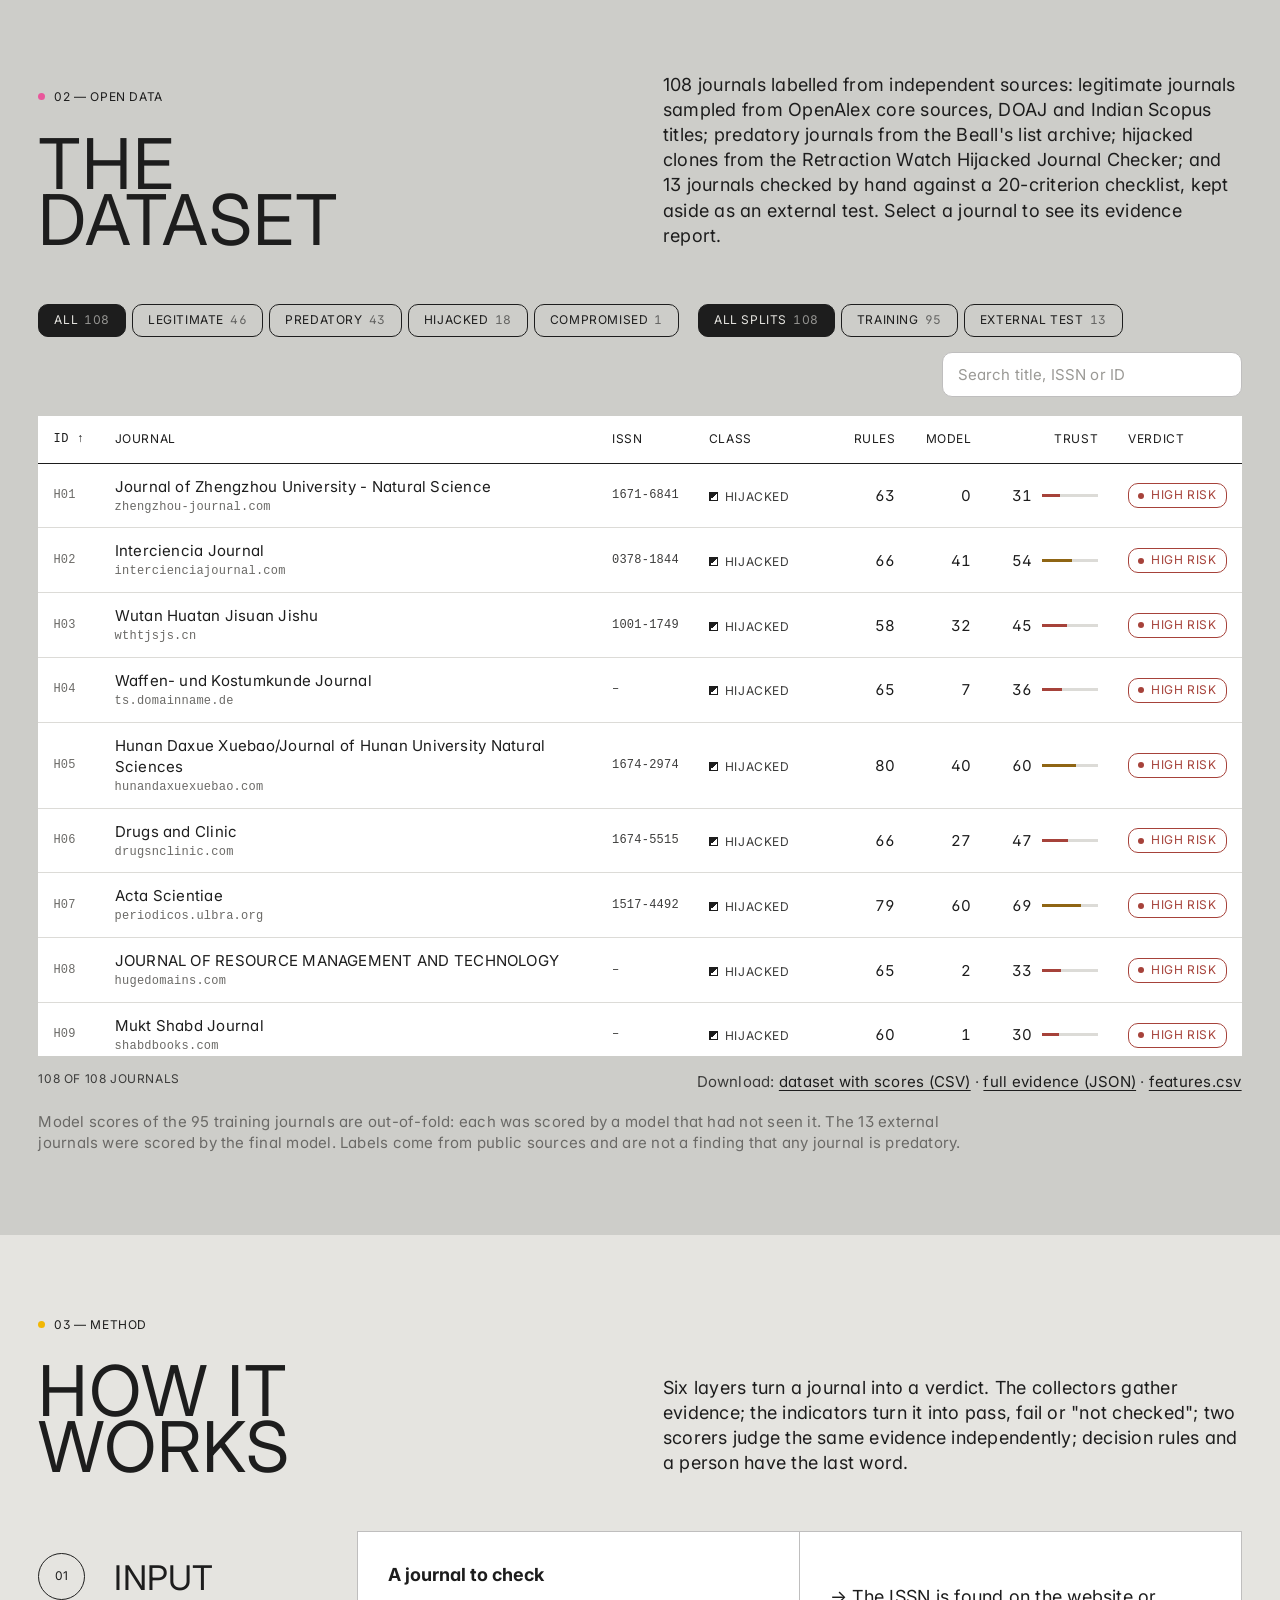
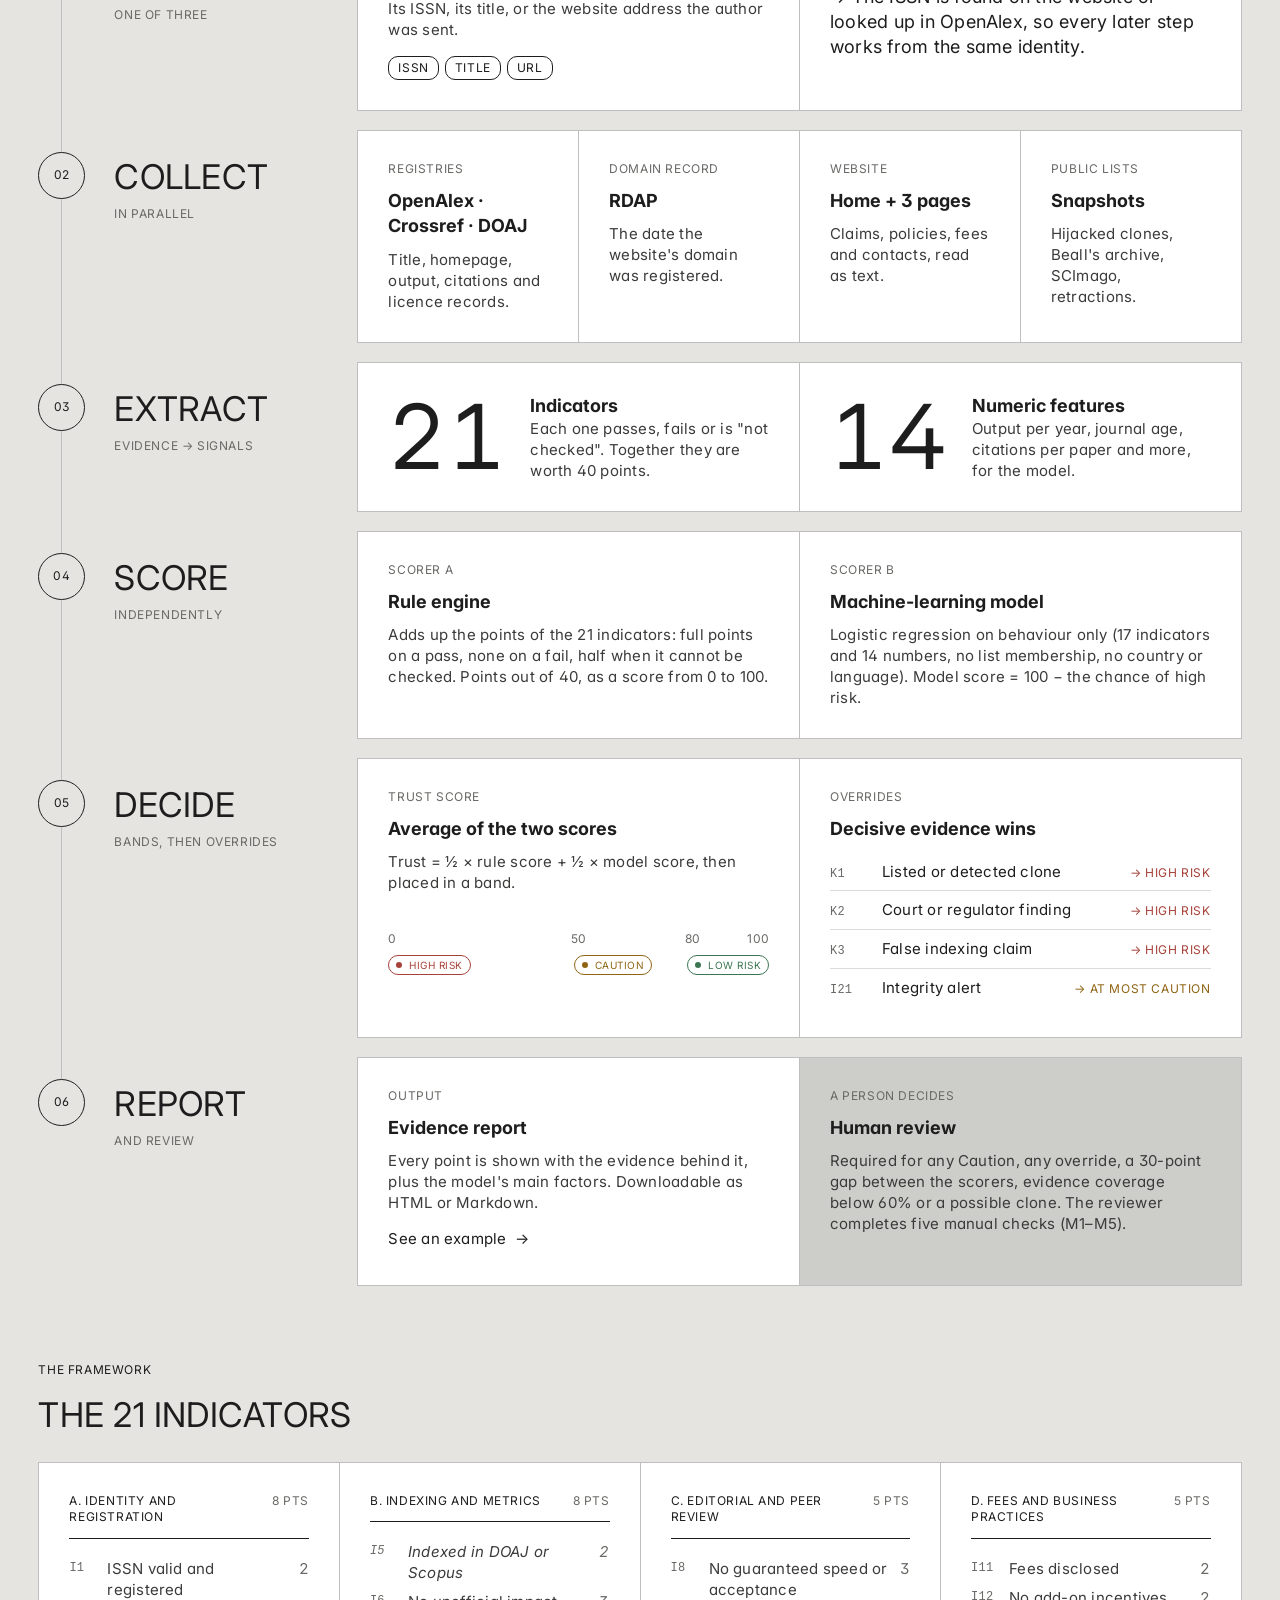
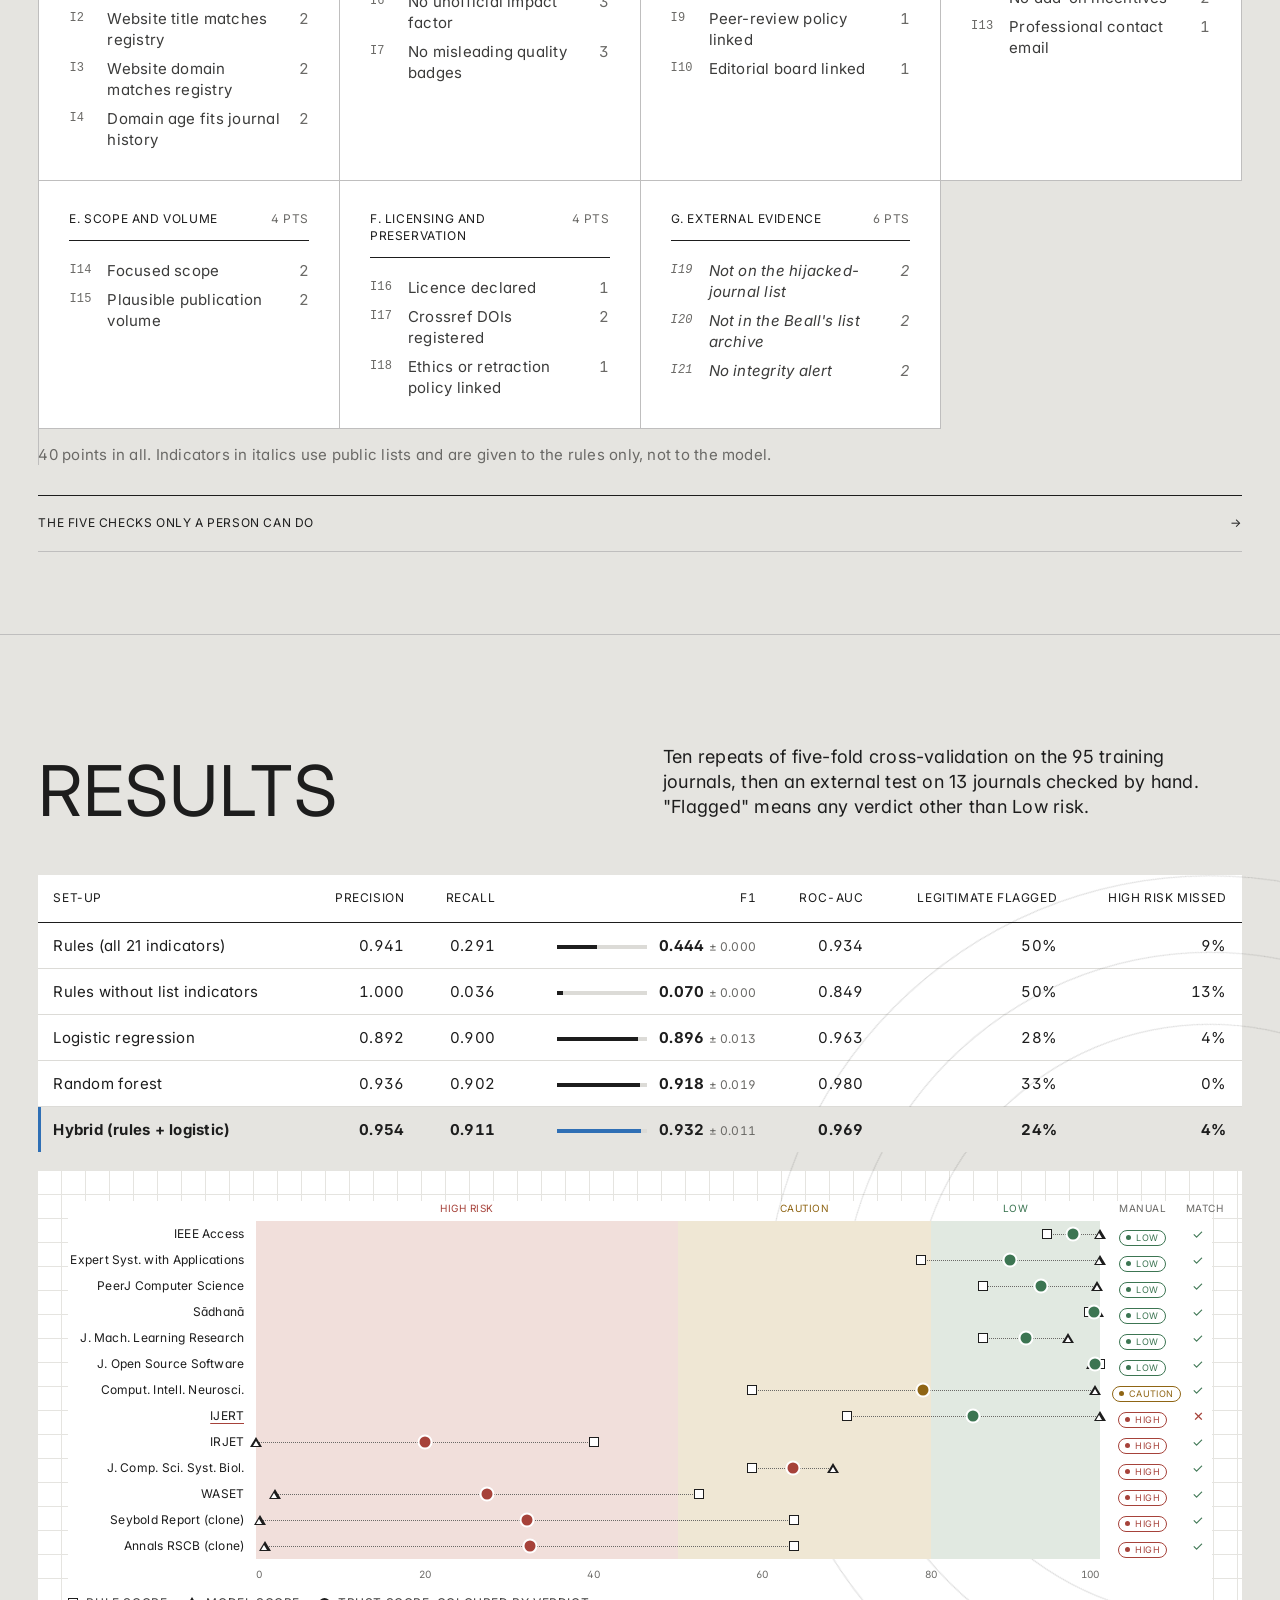
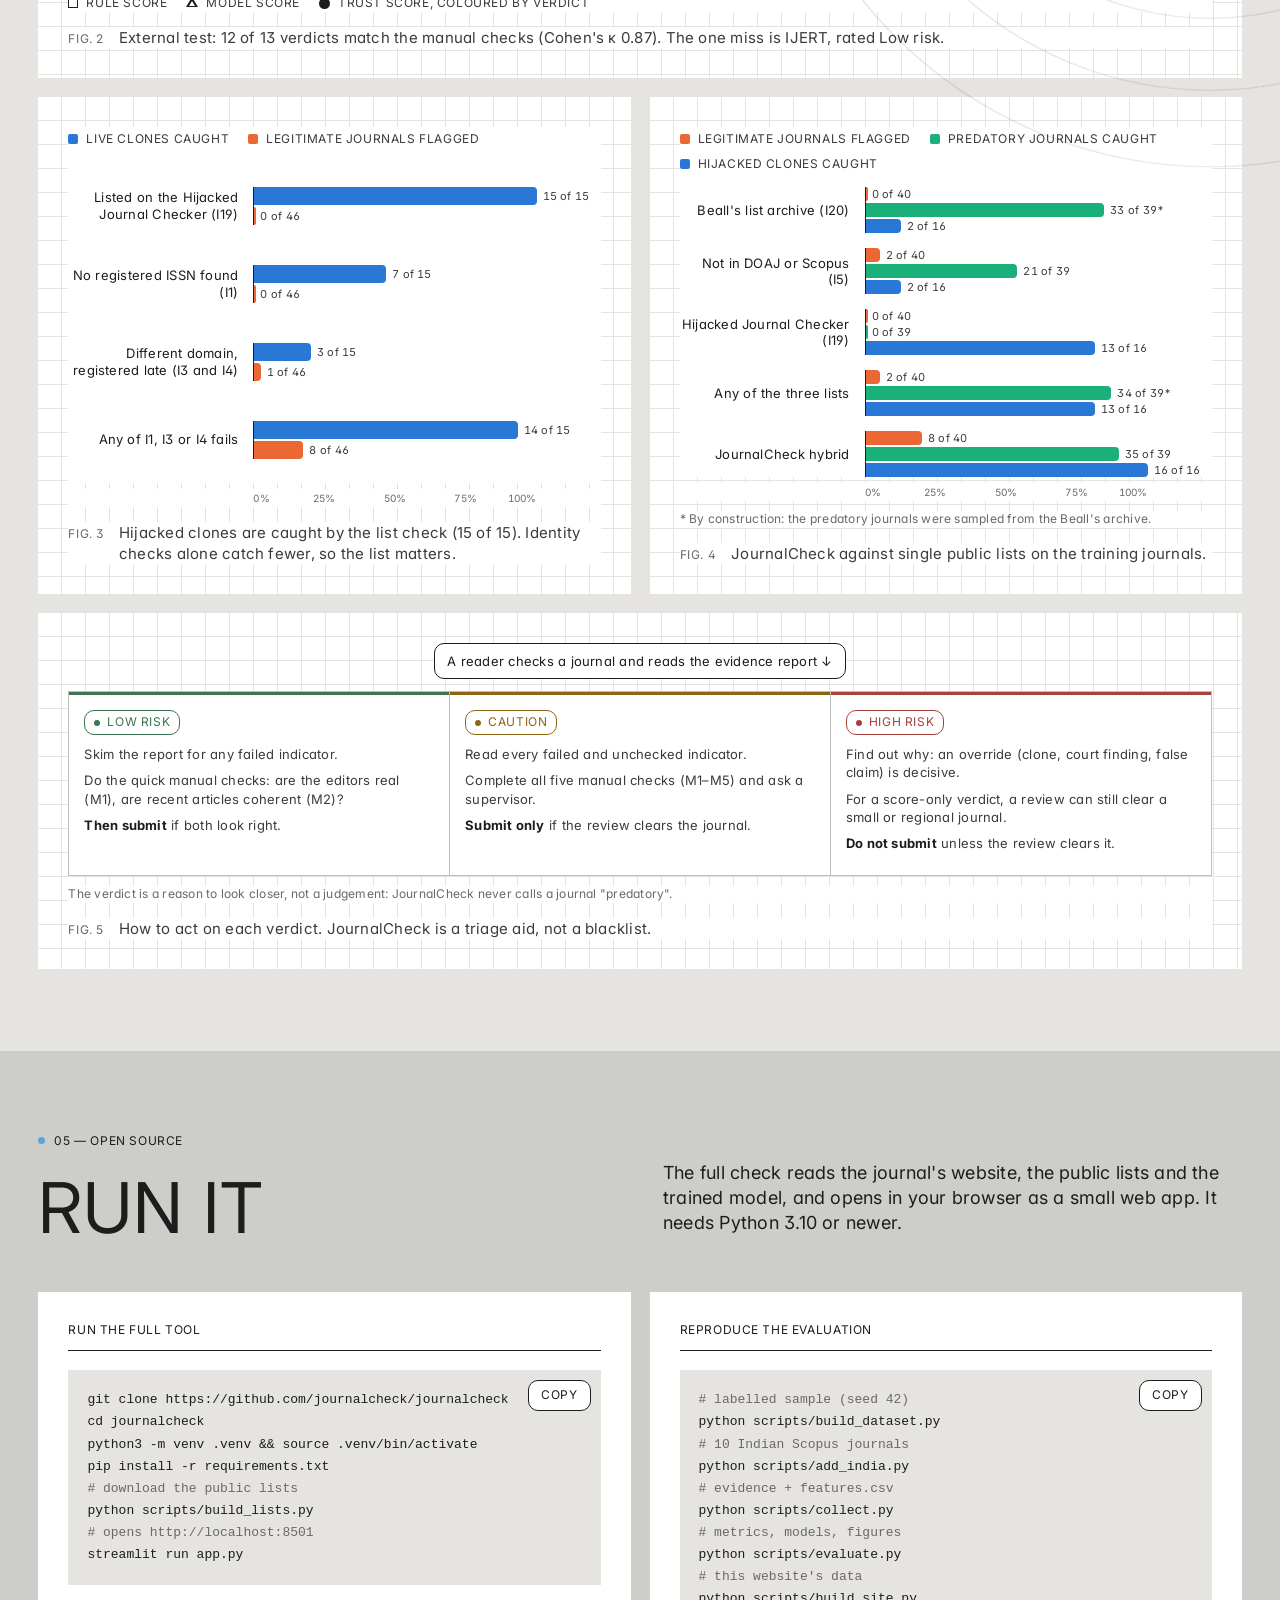
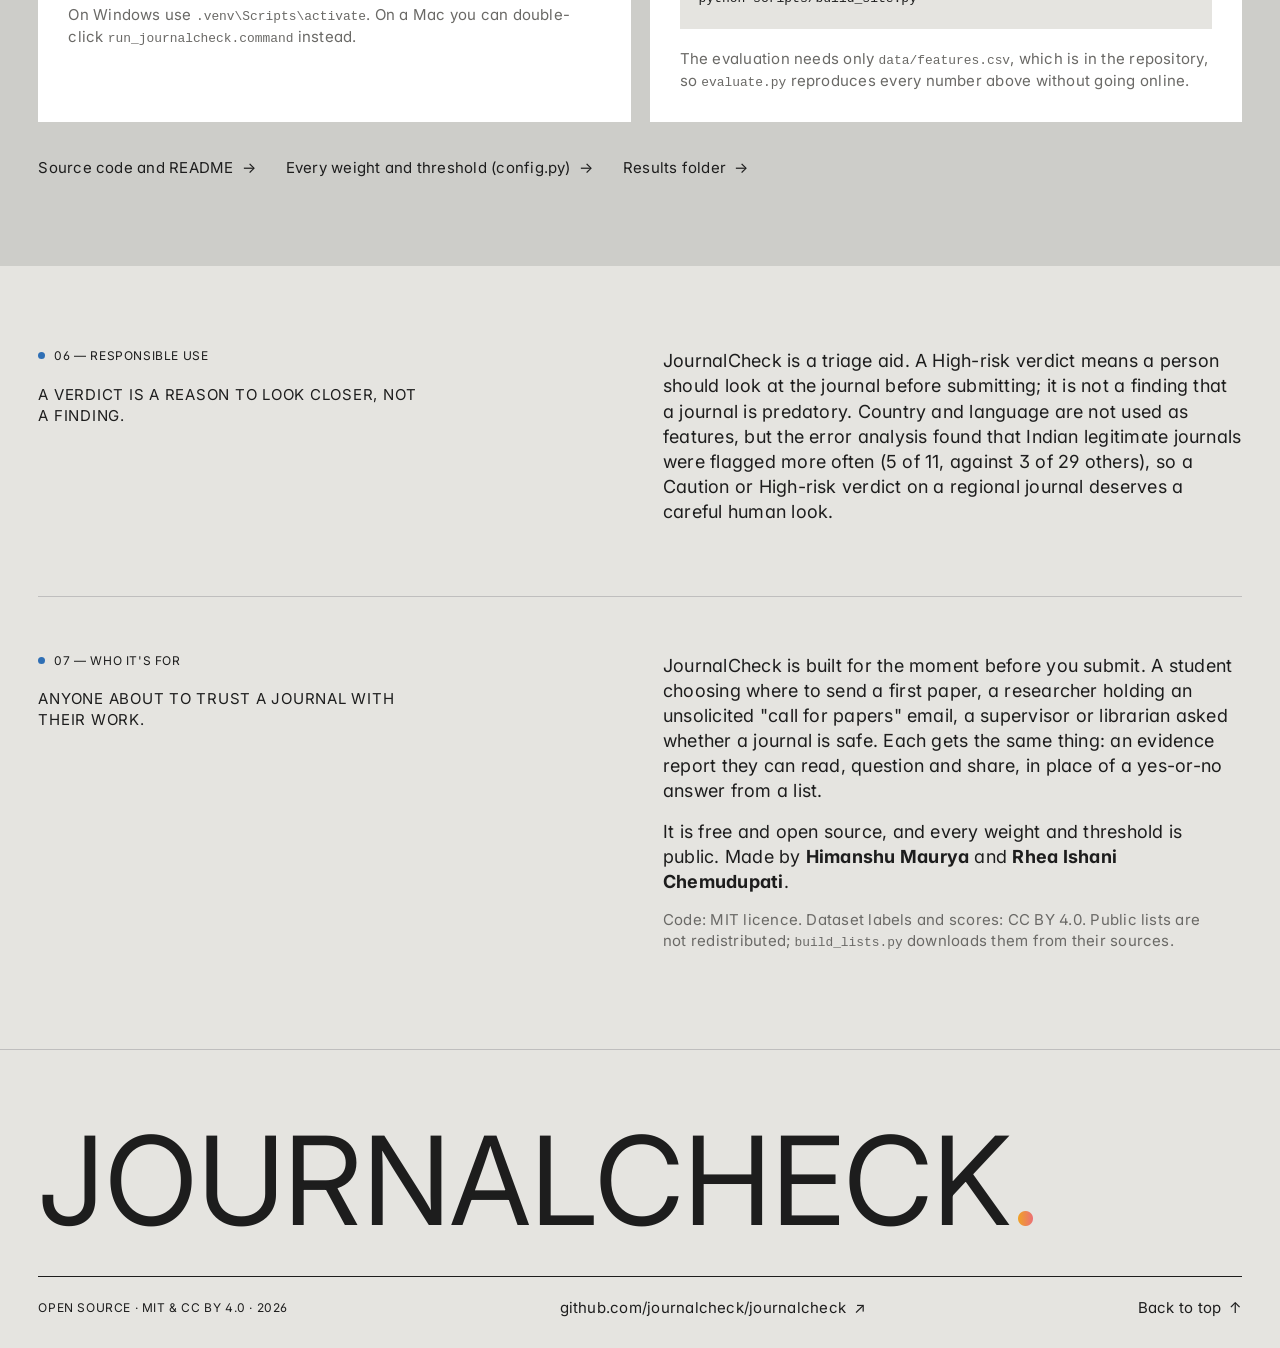
==== commit be4dd1fd: "Where to submit: evaluation section, nav link from the main site, weekly deadline refresh, README" ====
--- a/index.html
+++ b/index.html
@@ -10,7 +10,7 @@
 <link rel="preconnect" href="https://fonts.googleapis.com">
 <link rel="preconnect" href="https://fonts.gstatic.com" crossorigin>
 <link href="https://fonts.googleapis.com/css2?family=Inter:wght@400;500;700&display=swap" rel="stylesheet">
-<link rel="stylesheet" href="assets/style.css?v=20261104j">
+<link rel="stylesheet" href="assets/style.css?v=20261116a">
 <script>
   /* enable scroll motion only when the reader allows it; fall back to static if motion.js fails */
   if (!matchMedia("(prefers-reduced-motion: reduce)").matches && "IntersectionObserver" in window) {
@@ -28,6 +28,7 @@
     <a class="brand" href="#top" aria-label="JournalCheck home">JournalCheck<span class="dot-mark">.</span></a>
     <nav class="nav" aria-label="Sections">
       <a href="#check">Check</a>
+      <a href="submit.html">Where to submit <sup class="beta">Beta</sup></a>
       <a href="#dataset">Dataset</a>
       <a href="#how">How it works</a>
       <a href="#results">Results</a>
@@ -453,8 +454,8 @@
   </div>
 </dialog>
 
-<script src="assets/app.js?v=20261104j" defer></script>
-<script src="assets/play.js?v=20261104j" defer></script>
-<script src="assets/motion.js?v=20261104j" defer></script>
+<script src="assets/app.js?v=20261116a" defer></script>
+<script src="assets/play.js?v=20261116a" defer></script>
+<script src="assets/motion.js?v=20261116a" defer></script>
 </body>
 </html>
--- a/assets/style.css
+++ b/assets/style.css
@@ -672,3 +672,4 @@
 .motion .pg-flags li{animation:pg-in .4s cubic-bezier(.2,.7,.2,1) both}
 .motion .pg-flags li:nth-child(2){animation-delay:.08s}.motion .pg-flags li:nth-child(3){animation-delay:.16s}
 @media (max-width:640px){.pg-card{padding:19px}.pg-ask{flex-direction:column;align-items:flex-start}.pg-meta b{width:auto;margin-right:6px}}
+.beta{font-size:9px;letter-spacing:.06em;font-weight:700;color:#fff;background:var(--new,#2c7a57);border-radius:var(--r);padding:2px 7px;margin-left:7px;vertical-align:2px;display:inline-block;line-height:1.5}
